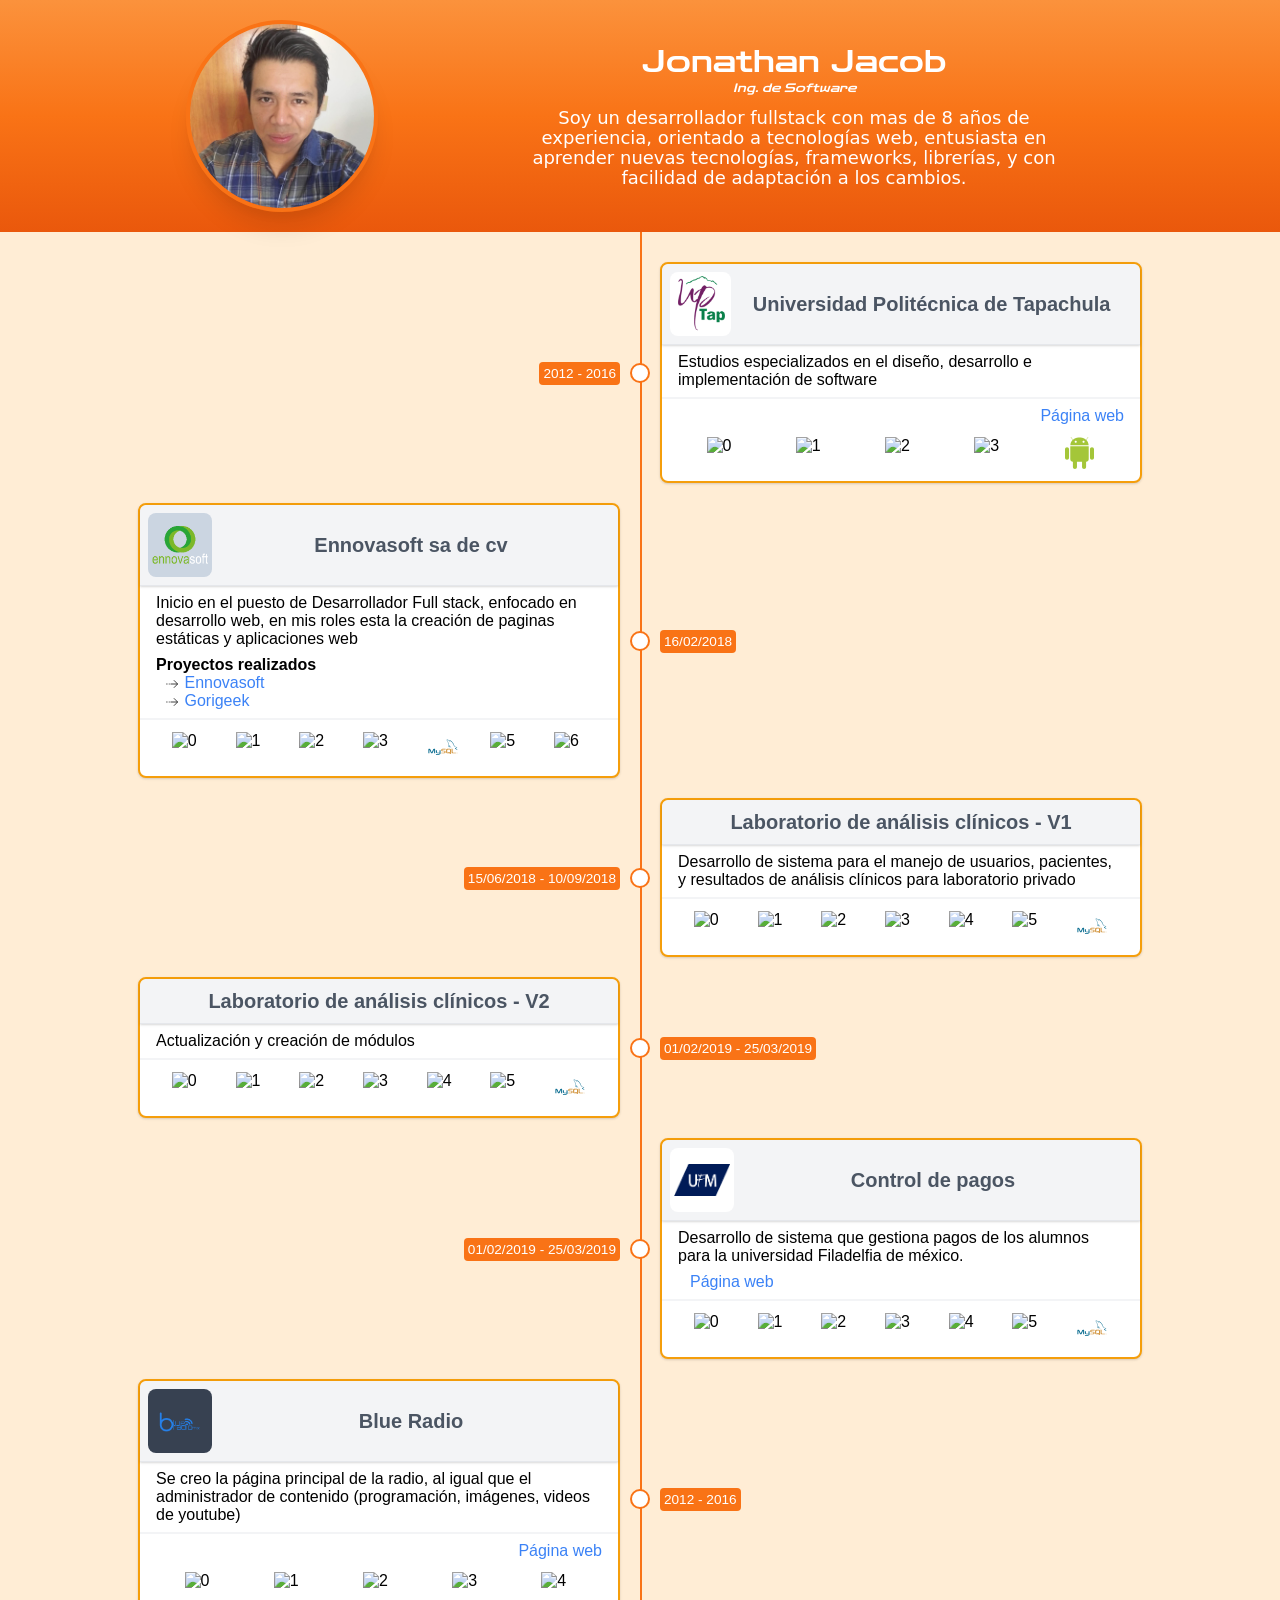
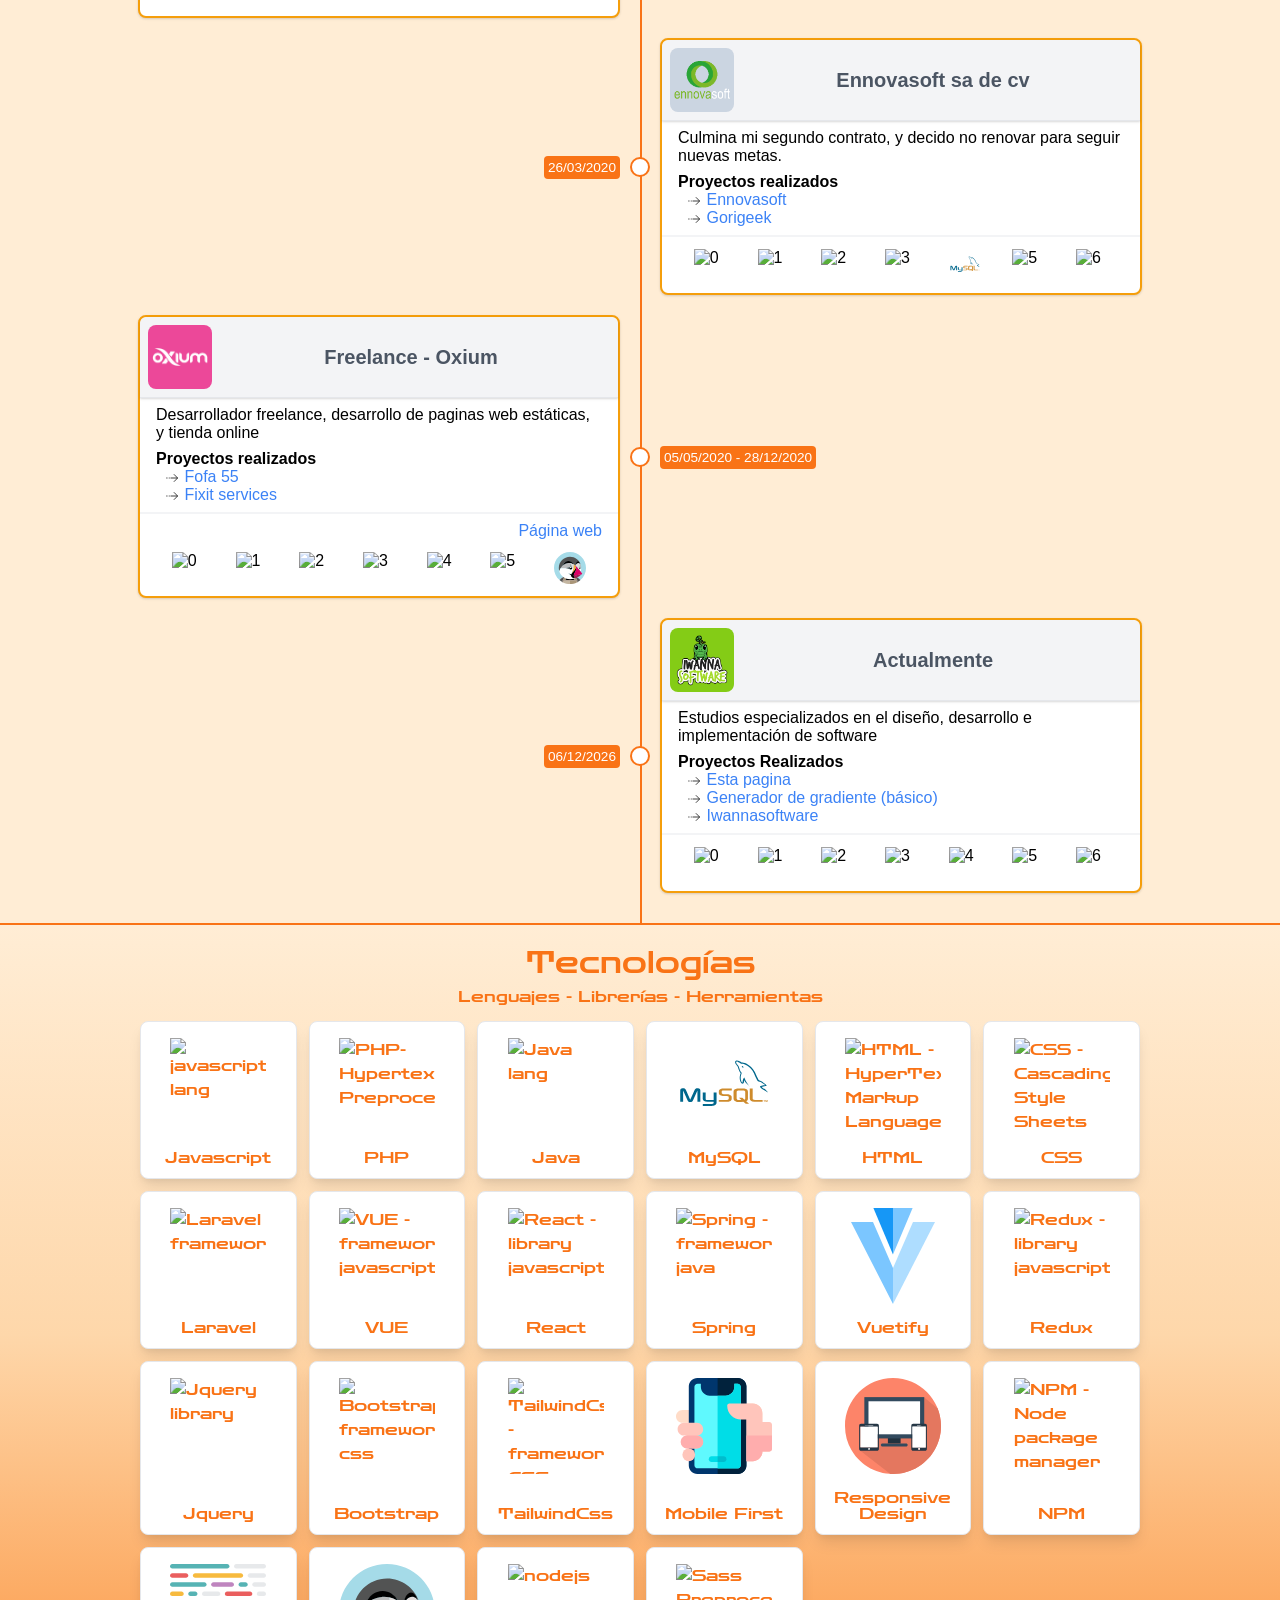
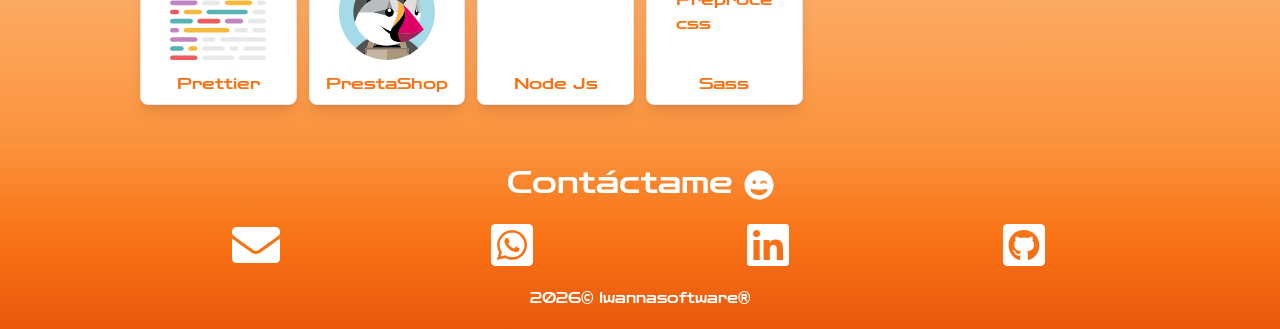
==== index.html @ 0bb4b468 "add pwa" ====
<!doctype html><html lang="en"><head><meta charset="utf-8"/><link rel="shortcut icon" href="/favicon.png" type="image/png"/><meta name="viewport" content="width=device-width,initial-scale=1"/><meta name="theme-color" content="#f26611"/><meta name="author" content="Jonathan Jacob"/><meta name="keywords" content="SOFTWARE WEB DESARROLLADOR PROFESIONAL INGENIERIA"/><meta name="description" content="ing. Jonathan Jacob, my historial académico, laboral, y mi experiencia con ciertas tecnologías, lenguajes de programación, frameworks, herramientas, metodologías..."/><meta property="og:description" content="ing. Jonathan Jacob, my historial académico, laboral, y mi experiencia con ciertas tecnologías, lenguajes de programación, frameworks, herramientas, metodologías..."/><meta property="og:url" content="https://www.jonathan-jacob.tk/"/><meta property="og:type" content="website"/><meta property="og:title" content="Jonathan Jacob"/><meta property="og:image" content="https://www.jonathan-jacob.tk/256x256.png"/><meta property="twitter:description" content="ing. Jonathan Jacob, my historial académico, laboral, y mi experiencia con ciertas tecnologías, lenguajes de programación, frameworks, herramientas, metodologías..."/><meta property="twitter:url" content="https://www.jonathan-jacob.tk/"/><meta property="twitter:card" content="website"/><meta property="twitter:title" content="Jonathan Jacob"/><meta property="twitter:image" content="https://www.jonathan-jacob.tk/256x256.png"/><link rel="apple-touch-icon" sizes="16x16" href="/16x16.png"/><link rel="apple-touch-icon" sizes="32x32" href="/32x32.png"/><link rel="apple-touch-icon" sizes="64x64" href="/64x64.png"/><link rel="apple-touch-icon" sizes="128x128" href="/128x128.png"/><link rel="apple-touch-icon" sizes="256x256" href="/256x256.png"/><link rel="apple-touch-icon" sizes="512x512" href="/512x512.png"/><link rel="apple-touch-icon" sizes="1024x1024" href="/1024x1024.png"/><link rel="manifest" href="/manifest.json"/><title>Jonathan Jacob</title><link href="/static/css/main.f706cdaa.chunk.css" rel="stylesheet"></head><body><noscript>You need to enable JavaScript to run this app.</noscript><div id="root"></div><script>!function(e){function r(r){for(var n,l,f=r[0],i=r[1],p=r[2],c=0,s=[];c<f.length;c++)l=f[c],Object.prototype.hasOwnProperty.call(o,l)&&o[l]&&s.push(o[l][0]),o[l]=0;for(n in i)Object.prototype.hasOwnProperty.call(i,n)&&(e[n]=i[n]);for(a&&a(r);s.length;)s.shift()();return u.push.apply(u,p||[]),t()}function t(){for(var e,r=0;r<u.length;r++){for(var t=u[r],n=!0,f=1;f<t.length;f++){var i=t[f];0!==o[i]&&(n=!1)}n&&(u.splice(r--,1),e=l(l.s=t[0]))}return e}var n={},o={1:0},u=[];function l(r){if(n[r])return n[r].exports;var t=n[r]={i:r,l:!1,exports:{}};return e[r].call(t.exports,t,t.exports,l),t.l=!0,t.exports}l.m=e,l.c=n,l.d=function(e,r,t){l.o(e,r)||Object.defineProperty(e,r,{enumerable:!0,get:t})},l.r=function(e){"undefined"!=typeof Symbol&&Symbol.toStringTag&&Object.defineProperty(e,Symbol.toStringTag,{value:"Module"}),Object.defineProperty(e,"__esModule",{value:!0})},l.t=function(e,r){if(1&r&&(e=l(e)),8&r)return e;if(4&r&&"object"==typeof e&&e&&e.__esModule)return e;var t=Object.create(null);if(l.r(t),Object.defineProperty(t,"default",{enumerable:!0,value:e}),2&r&&"string"!=typeof e)for(var n in e)l.d(t,n,function(r){return e[r]}.bind(null,n));return t},l.n=function(e){var r=e&&e.__esModule?function(){return e.default}:function(){return e};return l.d(r,"a",r),r},l.o=function(e,r){return Object.prototype.hasOwnProperty.call(e,r)},l.p="/";var f=this.webpackJsonpprofile=this.webpackJsonpprofile||[],i=f.push.bind(f);f.push=r,f=f.slice();for(var p=0;p<f.length;p++)r(f[p]);var a=i;t()}([])</script><script src="/static/js/2.a1de7bbd.chunk.js"></script><script src="/static/js/main.fca71c57.chunk.js"></script></body></html>
---- static/css/main.f706cdaa.chunk.css ----
/*! tailwindcss v2.1.0 | MIT License | https://tailwindcss.com */

/*! modern-normalize v1.0.0 | MIT License | https://github.com/sindresorhus/modern-normalize */:root{-moz-tab-size:4;tab-size:4}html{line-height:1.15;-webkit-text-size-adjust:100%}body{margin:0;font-family:system-ui,-apple-system,"Segoe UI",Roboto,Helvetica,Arial,sans-serif,"Apple Color Emoji","Segoe UI Emoji"}hr{height:0;color:inherit}abbr[title]{-webkit-text-decoration:underline dotted;text-decoration:underline dotted}b,strong{font-weight:bolder}code,kbd,pre,samp{font-family:ui-monospace,SFMono-Regular,Consolas,"Liberation Mono",Menlo,monospace;font-size:1em}small{font-size:80%}sub,sup{font-size:75%;line-height:0;position:relative;vertical-align:baseline}sub{bottom:-.25em}sup{top:-.5em}table{text-indent:0;border-color:inherit}button,input,optgroup,select,textarea{font-family:inherit;font-size:100%;line-height:1.15;margin:0}button,select{text-transform:none}[type=button],button{-webkit-appearance:button}legend{padding:0}progress{vertical-align:baseline}summary{display:list-item}blockquote,dd,dl,figure,h1,h2,h3,h4,h5,h6,hr,p,pre{margin:0}button{background-color:transparent;background-image:none}button:focus{outline:1px dotted;outline:5px auto -webkit-focus-ring-color}fieldset,ol,ul{margin:0;padding:0}ol,ul{list-style:none}html{font-family:ui-sans-serif,system-ui,-apple-system,BlinkMacSystemFont,"Segoe UI",Roboto,"Helvetica Neue",Arial,"Noto Sans",sans-serif,"Apple Color Emoji","Segoe UI Emoji","Segoe UI Symbol","Noto Color Emoji";line-height:1.5}body{font-family:inherit;line-height:inherit}*,:after,:before{box-sizing:border-box;border:0 solid #e5e7eb}hr{border-top-width:1px}img{border-style:solid}textarea{resize:vertical}input::-webkit-input-placeholder,textarea::-webkit-input-placeholder{opacity:1;color:#9ca3af}input:-ms-input-placeholder,textarea:-ms-input-placeholder{opacity:1;color:#9ca3af}input::placeholder,textarea::placeholder{opacity:1;color:#9ca3af}button{cursor:pointer}table{border-collapse:collapse}h1,h2,h3,h4,h5,h6{font-size:inherit;font-weight:inherit}a{color:inherit;text-decoration:inherit}button,input,optgroup,select,textarea{padding:0;line-height:inherit;color:inherit}code,kbd,pre,samp{font-family:ui-monospace,SFMono-Regular,Menlo,Monaco,Consolas,"Liberation Mono","Courier New",monospace}audio,canvas,embed,iframe,img,object,svg,video{display:block;vertical-align:middle}img,video{max-width:100%;height:auto}.bg-white{--tw-bg-opacity:1;background-color:rgba(255,255,255,var(--tw-bg-opacity))}.bg-gray-700{--tw-bg-opacity:1;background-color:rgba(55,65,81,var(--tw-bg-opacity))}.bg-pink-500{--tw-bg-opacity:1;background-color:rgba(236,72,153,var(--tw-bg-opacity))}.bg-blueGray-300{--tw-bg-opacity:1;background-color:rgba(203,213,225,var(--tw-bg-opacity))}.bg-lime-500{--tw-bg-opacity:1;background-color:rgba(132,204,22,var(--tw-bg-opacity))}.inline{display:inline}.table{display:table}.font-sans{font-family:ui-sans-serif,system-ui,-apple-system,BlinkMacSystemFont,"Segoe UI",Roboto,"Helvetica Neue",Arial,"Noto Sans",sans-serif,"Apple Color Emoji","Segoe UI Emoji","Segoe UI Symbol","Noto Color Emoji"}.font-semibold{font-weight:600}.h-3{height:.75rem}.text-lg{font-size:1.125rem;line-height:1.75rem}.leading-5{line-height:1.25rem}.mt-3{margin-top:.75rem}.max-w-xl{max-width:36rem}.pt-2{padding-top:.5rem}.pl-2{padding-left:.5rem}*{--tw-shadow:0 0 transparent;--tw-ring-inset:var(--tw-empty,/*!*/ /*!*/);--tw-ring-offset-width:0px;--tw-ring-offset-color:#fff;--tw-ring-color:rgba(59,130,246,0.5);--tw-ring-offset-shadow:0 0 transparent;--tw-ring-shadow:0 0 transparent}.w-4{width:1rem}@-webkit-keyframes spin{to{-webkit-transform:rotate(1turn);transform:rotate(1turn)}}@keyframes spin{to{-webkit-transform:rotate(1turn);transform:rotate(1turn)}}@-webkit-keyframes ping{75%,to{-webkit-transform:scale(2);transform:scale(2);opacity:0}}@keyframes ping{75%,to{-webkit-transform:scale(2);transform:scale(2);opacity:0}}@-webkit-keyframes pulse{50%{opacity:.5}}@keyframes pulse{50%{opacity:.5}}@-webkit-keyframes bounce{0%,to{-webkit-transform:translateY(-25%);transform:translateY(-25%);-webkit-animation-timing-function:cubic-bezier(.8,0,1,1);animation-timing-function:cubic-bezier(.8,0,1,1)}50%{-webkit-transform:none;transform:none;-webkit-animation-timing-function:cubic-bezier(0,0,.2,1);animation-timing-function:cubic-bezier(0,0,.2,1)}}@keyframes bounce{0%,to{-webkit-transform:translateY(-25%);transform:translateY(-25%);-webkit-animation-timing-function:cubic-bezier(.8,0,1,1);animation-timing-function:cubic-bezier(.8,0,1,1)}50%{-webkit-transform:none;transform:none;-webkit-animation-timing-function:cubic-bezier(0,0,.2,1);animation-timing-function:cubic-bezier(0,0,.2,1)}}@font-face{font-family:ZenDots;src:url(/static/media/ZenDots.f8bb133a.ttf);font-display:fallback}#root{font-family:ZenDots;--tw-bg-opacity:1;background-color:rgba(255,237,213,var(--tw-bg-opacity))}.dark #root{--tw-bg-opacity:1;background-color:rgba(51,65,85,var(--tw-bg-opacity))}#root{min-height:100vh;transition-property:background-color,border-color,color,fill,stroke;transition-timing-function:cubic-bezier(.4,0,.2,1);transition-duration:.15s;transition-duration:.3s}button{outline:none!important}div.size__container{margin-right:auto;margin-left:auto}@media (min-width:640px){div.size__container{max-width:640px}}@media (min-width:768px){div.size__container{max-width:768px}}@media (min-width:1024px){div.size__container{max-width:1024px}}@media (min-width:1280px){div.size__container{max-width:1280px}}@media (min-width:1536px){div.size__container{max-width:1536px}}div.size__container{width:100%;max-width:24rem}@media (min-width:640px){div.size__container{max-width:36rem}}@media (min-width:768px){div.size__container{max-width:36rem}}@media (min-width:1024px){div.size__container{max-width:48rem}}@media (min-width:1280px){div.size__container{max-width:64rem}}@media (min-width:1536px){div.size__container{max-width:80rem}}.bg-color{--tw-bg-opacity:1;background-color:rgba(194,65,12,var(--tw-bg-opacity))}.dark .bg-color{--tw-bg-opacity:1;background-color:rgba(124,45,18,var(--tw-bg-opacity))}.border-color{--tw-border-opacity:1;border-color:rgba(194,65,12,var(--tw-border-opacity))}.dark .border-color{--tw-border-opacity:1;border-color:rgba(124,45,18,var(--tw-border-opacity))}.header__container{background-image:linear-gradient(0deg,var(--tw-gradient-stops));--tw-gradient-from:#ea580c;--tw-gradient-stops:var(--tw-gradient-from),var(--tw-gradient-to,rgba(234,88,12,0));--tw-gradient-stops:var(--tw-gradient-from),#f97316,var(--tw-gradient-to,rgba(249,115,22,0));--tw-gradient-to:#fb923c}.dark .header__container{--tw-gradient-from:#334155;--tw-gradient-stops:var(--tw-gradient-from),var(--tw-gradient-to,rgba(51,65,85,0));--tw-gradient-stops:var(--tw-gradient-from),#1e293b,var(--tw-gradient-to,rgba(30,41,59,0));--tw-gradient-to:#0f172a}.header__container{padding-top:1.25rem;padding-bottom:1.25rem;transition-property:background-color,border-color,color,fill,stroke;transition-timing-function:cubic-bezier(.4,0,.2,1);transition-duration:.15s;transition-duration:.5s}.header__button{font-size:2.25rem;line-height:2.5rem;position:absolute;--tw-text-opacity:1;color:rgba(255,255,255,var(--tw-text-opacity))}.dark .header__button{--tw-text-opacity:1;color:rgba(209,213,219,var(--tw-text-opacity))}.header__button{z-index:10;top:.5rem;--tw-drop-shadow:drop-shadow(0 20px 13px rgba(0,0,0,0.03)) drop-shadow(0 8px 5px rgba(0,0,0,0.08))}@media (min-width:1024px){.header__button{top:1.25rem}}.header__button{right:.75rem}@media (min-width:1024px){.header__button{right:2.5rem}}@media (min-width:1280px){.header__button{right:8rem}}@media (min-width:1536px){.header__button{right:15rem}}.header__content{position:relative;top:0;right:0;bottom:0;left:0;display:-webkit-flex;display:flex;-webkit-flex-direction:column;flex-direction:column;-webkit-align-items:center;align-items:center;-webkit-justify-content:space-around;justify-content:space-around}@media (min-width:640px){.header__content{-webkit-flex-direction:row;flex-direction:row}}.header__content{background-color:transparent;height:100%;width:100%}.header__content img{border-radius:9999px;--tw-shadow:0 20px 25px -5px rgba(0,0,0,0.1),0 10px 10px -5px rgba(0,0,0,0.04);box-shadow:var(--tw-ring-offset-shadow,0 0 transparent),var(--tw-ring-shadow,0 0 transparent),var(--tw-shadow);--tw-border-opacity:1;border-color:rgba(249,115,22,var(--tw-border-opacity))}.dark .header__content img{--tw-border-opacity:1;border-color:rgba(71,85,105,var(--tw-border-opacity))}.header__content img{border-width:4px;height:9rem;width:9rem}@media (min-width:640px){.header__content img{height:10rem;width:10rem}}@media (min-width:768px){.header__content img{height:11rem;width:11rem}}@media (min-width:1024px){.header__content img{height:12rem;width:12rem}}.header__content .name{padding-left:.75rem;padding-right:.75rem;text-align:center;--tw-text-opacity:1;color:rgba(255,255,255,var(--tw-text-opacity))}.dark .header__content .name{--tw-text-opacity:1;color:rgba(209,213,219,var(--tw-text-opacity))}.header__content .name h2{font-size:1.875rem;line-height:2.25rem}.header__content .name h1{font-size:.75rem;line-height:1rem;font-style:italic}.card__event__container{--tw-bg-opacity:1;background-color:rgba(255,255,255,var(--tw-bg-opacity));--tw-shadow:0 1px 3px 0 rgba(0,0,0,0.1),0 1px 2px 0 rgba(0,0,0,0.06);box-shadow:var(--tw-ring-offset-shadow,0 0 transparent),var(--tw-ring-shadow,0 0 transparent),var(--tw-shadow);width:100%;--tw-border-opacity:1;border-color:rgba(245,158,11,var(--tw-border-opacity));border-radius:.5rem;border-width:2px}.card__event__container a{--tw-text-opacity:1;color:rgba(59,130,246,var(--tw-text-opacity))}.card__event__container a:hover{text-decoration:underline}.card__event__header{--tw-bg-opacity:1;background-color:rgba(243,244,246,var(--tw-bg-opacity));padding:.5rem;--tw-text-opacity:1;color:rgba(75,85,99,var(--tw-text-opacity));font-weight:700;font-size:1.25rem;line-height:1.75rem;text-align:center;border-top-left-radius:.5rem;border-top-right-radius:.5rem;border-bottom-width:1px;--tw-shadow:0 1px 3px 0 rgba(0,0,0,0.1),0 1px 2px 0 rgba(0,0,0,0.06);box-shadow:var(--tw-ring-offset-shadow,0 0 transparent),var(--tw-ring-shadow,0 0 transparent),var(--tw-shadow)}.card__event__header__date{margin-top:-1.5rem}@media (min-width:768px){.card__event__header__date{display:none}}.card__event__header__date span{--tw-bg-opacity:1;background-color:rgba(249,115,22,var(--tw-bg-opacity));border-radius:.25rem;font-size:.875rem;line-height:1.25rem;padding-left:.5rem;padding-right:.5rem;--tw-text-opacity:1;color:rgba(255,255,255,var(--tw-text-opacity))}.card__event__header__content{display:-webkit-flex;display:flex;-webkit-align-items:center;align-items:center;-webkit-justify-content:space-between;justify-content:space-between}.card__event__logo{height:4rem;width:4rem;border-radius:.5rem;padding:.25rem;object-fit:scale-down}.card__event__title{text-align:center;width:100%}.card__event__body{padding:.5rem 1rem}.card__event__body .links{padding-top:.5rem}.card__event__body .links .title{font-weight:600}.card__event__body .links a{padding-left:.75rem}.card__event__footer{--tw-border-opacity:1;border-color:rgba(243,244,246,var(--tw-border-opacity));border-bottom-right-radius:.5rem;border-bottom-left-radius:.5rem;border-top-width:2px;padding:.5rem 1rem}.card__event__footer .icons{display:-webkit-flex;display:flex;-webkit-flex-wrap:wrap;flex-wrap:wrap;-webkit-justify-content:space-around;justify-content:space-around;padding-top:.25rem;padding-bottom:.25rem}.card__event__footer .icons img{cursor:pointer;height:2rem;object-fit:scale-down;width:2rem;--tw-translate-x:0;--tw-translate-y:0;--tw-rotate:0;--tw-skew-x:0;--tw-skew-y:0;--tw-scale-x:1;--tw-scale-y:1;-webkit-transform:translateX(var(--tw-translate-x)) translateY(var(--tw-translate-y)) rotate(var(--tw-rotate)) skewX(var(--tw-skew-x)) skewY(var(--tw-skew-y)) scaleX(var(--tw-scale-x)) scaleY(var(--tw-scale-y));transform:translateX(var(--tw-translate-x)) translateY(var(--tw-translate-y)) rotate(var(--tw-rotate)) skewX(var(--tw-skew-x)) skewY(var(--tw-skew-y)) scaleX(var(--tw-scale-x)) scaleY(var(--tw-scale-y));transition-property:all;transition-timing-function:cubic-bezier(.4,0,.2,1);transition-duration:.15s;transition-duration:.3s}.card__event__footer .icons img:hover{--tw-scale-x:1.5;--tw-scale-y:1.5;--tw-translate-y:-0.5rem}.card__event__footer .links{padding-bottom:.5rem;text-align:right}.technologies__container{padding-top:1.25rem;padding-bottom:2.5rem;background-image:linear-gradient(180deg,var(--tw-gradient-stops));--tw-gradient-from:#ffedd5;--tw-gradient-stops:var(--tw-gradient-from),var(--tw-gradient-to,rgba(255,237,213,0));--tw-gradient-stops:var(--tw-gradient-from),#fed7aa,var(--tw-gradient-to,rgba(254,215,170,0));--tw-gradient-to:#fb923c}.dark .technologies__container{--tw-gradient-from:#334155;--tw-gradient-stops:var(--tw-gradient-from),var(--tw-gradient-to,rgba(51,65,85,0));--tw-gradient-stops:var(--tw-gradient-from),#1e293b,var(--tw-gradient-to,rgba(30,41,59,0));--tw-gradient-to:#0f172a}.technologies__container{--tw-text-opacity:1;color:rgba(249,115,22,var(--tw-text-opacity))}.dark .technologies__container{--tw-text-opacity:1;color:rgba(234,88,12,var(--tw-text-opacity))}.technologies__container{--tw-border-opacity:1;border-color:rgba(249,115,22,var(--tw-border-opacity));border-top-width:2px}.technologies__title{font-size:1.875rem;line-height:2.25rem;text-align:center}.technologies__subtitle{padding-top:.25rem;padding-bottom:.75rem;text-align:center}.technologies__card__container{display:grid;gap:.75rem;grid-template-columns:repeat(2,minmax(0,1fr))}@media (min-width:640px){.technologies__card__container{grid-template-columns:repeat(4,minmax(0,1fr))}}@media (min-width:1024px){.technologies__card__container{grid-template-columns:repeat(5,minmax(0,1fr))}}@media (min-width:1280px){.technologies__card__container{grid-template-columns:repeat(6,minmax(0,1fr))}}@media (min-width:1536px){.technologies__card__container{grid-template-columns:repeat(8,minmax(0,1fr))}}.technologies__card__container{padding-left:.75rem;padding-right:.75rem}.technologies__card__container .card{--tw-bg-opacity:1;background-color:rgba(255,255,255,var(--tw-bg-opacity))}.dark .technologies__card__container .card{--tw-bg-opacity:1;background-color:rgba(209,213,219,var(--tw-bg-opacity))}.technologies__card__container .card{padding:1rem .5rem .75rem;--tw-translate-x:0;--tw-translate-y:0;--tw-rotate:0;--tw-skew-x:0;--tw-skew-y:0;--tw-scale-x:1;--tw-scale-y:1;-webkit-transform:translateX(var(--tw-translate-x)) translateY(var(--tw-translate-y)) rotate(var(--tw-rotate)) skewX(var(--tw-skew-x)) skewY(var(--tw-skew-y)) scaleX(var(--tw-scale-x)) scaleY(var(--tw-scale-y));transform:translateX(var(--tw-translate-x)) translateY(var(--tw-translate-y)) rotate(var(--tw-rotate)) skewX(var(--tw-skew-x)) skewY(var(--tw-skew-y)) scaleX(var(--tw-scale-x)) scaleY(var(--tw-scale-y));--tw-scale-x:.95;--tw-scale-y:.95}.technologies__card__container .card:hover{--tw-scale-x:.95;--tw-scale-y:.95}.technologies__card__container .card{transition-property:all;transition-timing-function:cubic-bezier(.4,0,.2,1);transition-duration:.15s;transition-duration:.3s}@media (min-width:768px){.technologies__card__container .card{--tw-scale-x:1;--tw-scale-y:1}}.technologies__card__container .card,.technologies__card__container .card:hover{--tw-shadow:0 0 transparent;box-shadow:var(--tw-ring-offset-shadow,0 0 transparent),var(--tw-ring-shadow,0 0 transparent),var(--tw-shadow)}@media (min-width:768px){.technologies__card__container .card{--tw-shadow:0 10px 15px -3px rgba(0,0,0,0.1),0 4px 6px -2px rgba(0,0,0,0.05);box-shadow:var(--tw-ring-offset-shadow,0 0 transparent),var(--tw-ring-shadow,0 0 transparent),var(--tw-shadow)}}.technologies__card__container .card{border-radius:.5rem;border-width:1px;display:-webkit-flex;display:flex;-webkit-flex-direction:column;flex-direction:column;-webkit-align-items:center;align-items:center;-webkit-justify-content:space-between;justify-content:space-between}.technologies__card__container .card .image{height:6rem;margin-bottom:.5rem;width:6rem}.technologies__card__container .card .image img{height:100%;object-fit:contain;width:100%}.technologies__card__container .card label{line-height:1rem;margin-top:.5rem;text-align:center}footer{background-image:linear-gradient(0deg,var(--tw-gradient-stops));--tw-gradient-from:#ea580c;--tw-gradient-stops:var(--tw-gradient-from),var(--tw-gradient-to,rgba(234,88,12,0));--tw-gradient-stops:var(--tw-gradient-from),#f97316,var(--tw-gradient-to,rgba(249,115,22,0));--tw-gradient-to:#fb923c}.dark footer{--tw-gradient-from:#334155;--tw-gradient-stops:var(--tw-gradient-from),var(--tw-gradient-to,rgba(51,65,85,0));--tw-gradient-stops:var(--tw-gradient-from),#1e293b,var(--tw-gradient-to,rgba(30,41,59,0));--tw-gradient-to:#0f172a}footer{--tw-text-opacity:1;color:rgba(255,255,255,var(--tw-text-opacity))}.dark footer{--tw-text-opacity:1;color:rgba(209,213,219,var(--tw-text-opacity))}footer{padding-top:1.25rem;padding-bottom:1.25rem}footer .title{font-size:1.875rem;line-height:2.25rem;margin-bottom:1.25rem;text-align:center}footer .social__networks{display:-webkit-flex;display:flex;-webkit-align-items:center;align-items:center;-webkit-justify-content:space-around;justify-content:space-around;font-size:3rem;line-height:1}footer .social__networks a{transition-property:all;transition-timing-function:cubic-bezier(.4,0,.2,1);transition-duration:.15s;transition-duration:.3s;--tw-translate-x:0;--tw-translate-y:0;--tw-rotate:0;--tw-skew-x:0;--tw-skew-y:0;-webkit-transform:translateX(var(--tw-translate-x)) translateY(var(--tw-translate-y)) rotate(var(--tw-rotate)) skewX(var(--tw-skew-x)) skewY(var(--tw-skew-y)) scaleX(var(--tw-scale-x)) scaleY(var(--tw-scale-y));transform:translateX(var(--tw-translate-x)) translateY(var(--tw-translate-y)) rotate(var(--tw-rotate)) skewX(var(--tw-skew-x)) skewY(var(--tw-skew-y)) scaleX(var(--tw-scale-x)) scaleY(var(--tw-scale-y));--tw-scale-x:1;--tw-scale-y:1}footer .social__networks a:hover{--tw-scale-x:1.25;--tw-scale-y:1.25;--tw-shadow:0 20px 25px -5px rgba(0,0,0,0.1),0 10px 10px -5px rgba(0,0,0,0.04);box-shadow:var(--tw-ring-offset-shadow,0 0 transparent),var(--tw-ring-shadow,0 0 transparent),var(--tw-shadow)}footer .copy{font-size:.875rem;line-height:1.25rem;margin-top:1.25rem;text-align:center}
/*# sourceMappingURL=main.f706cdaa.chunk.css.map */
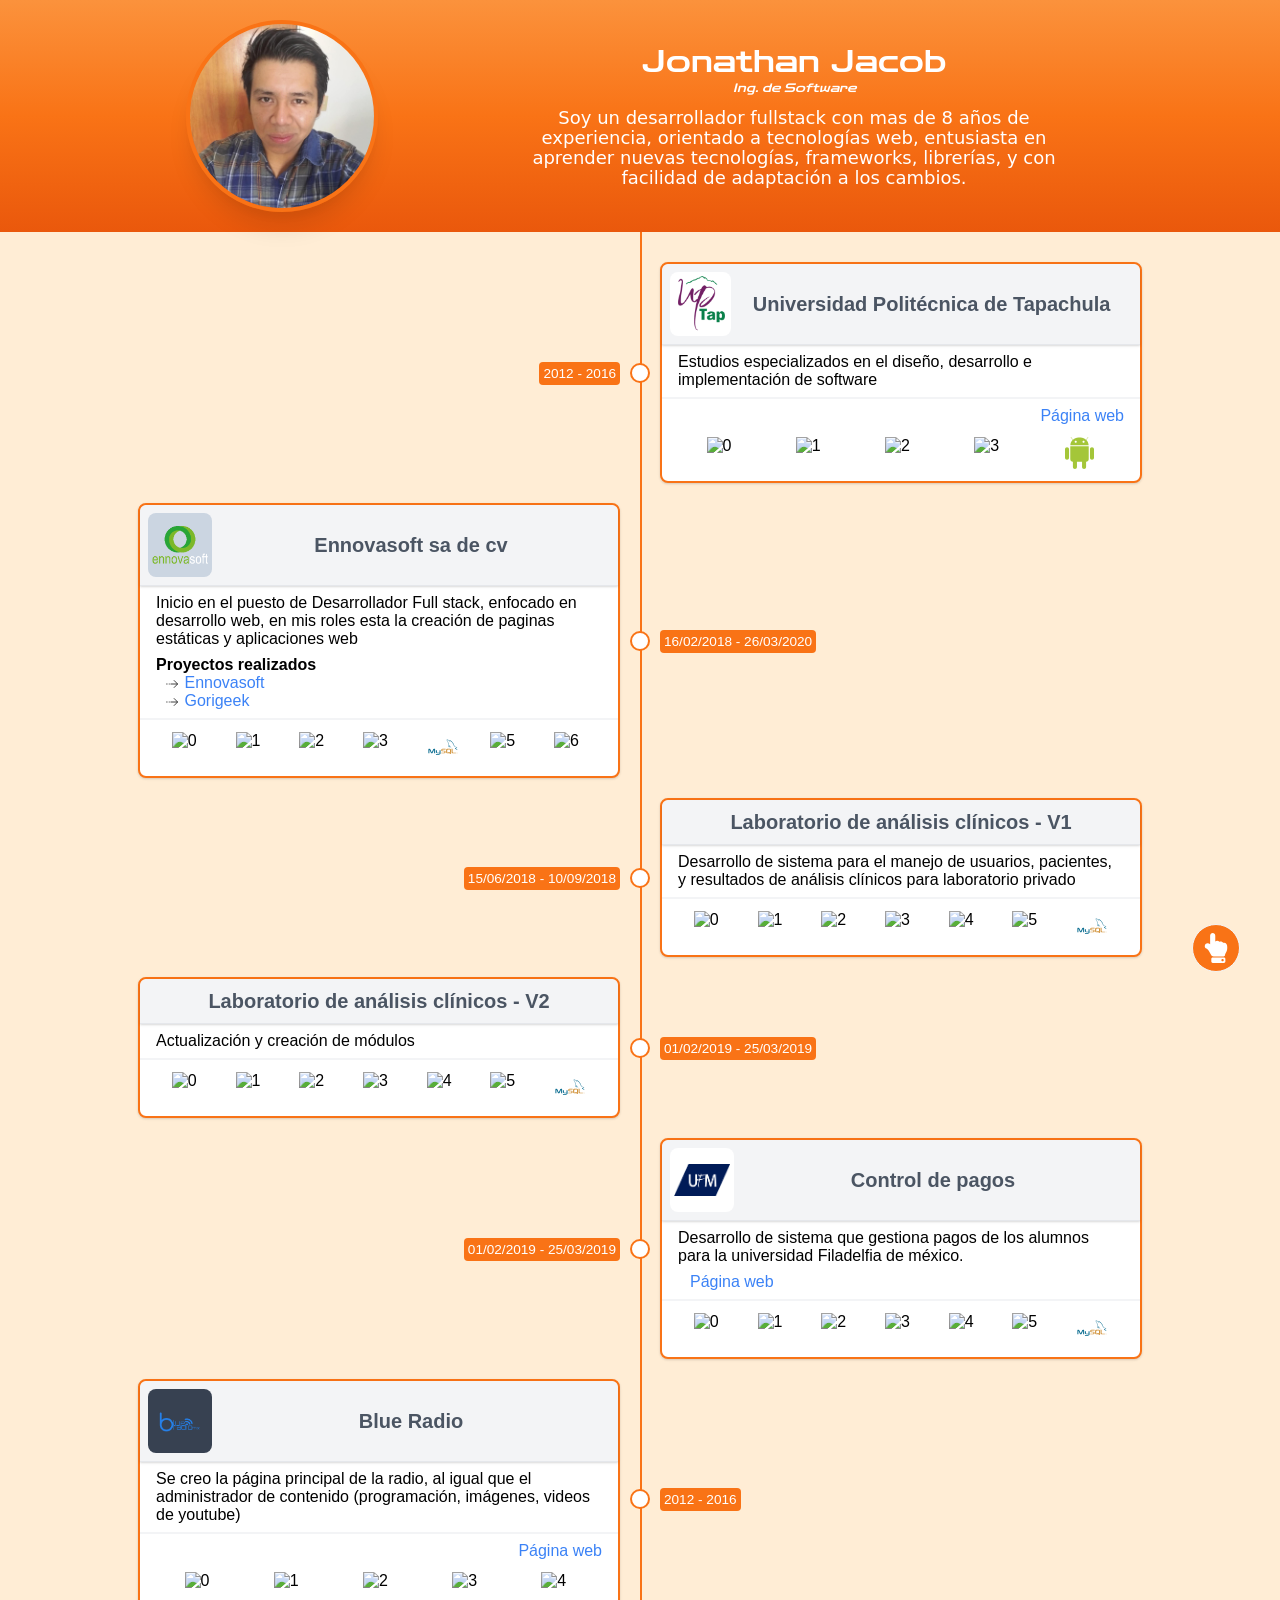
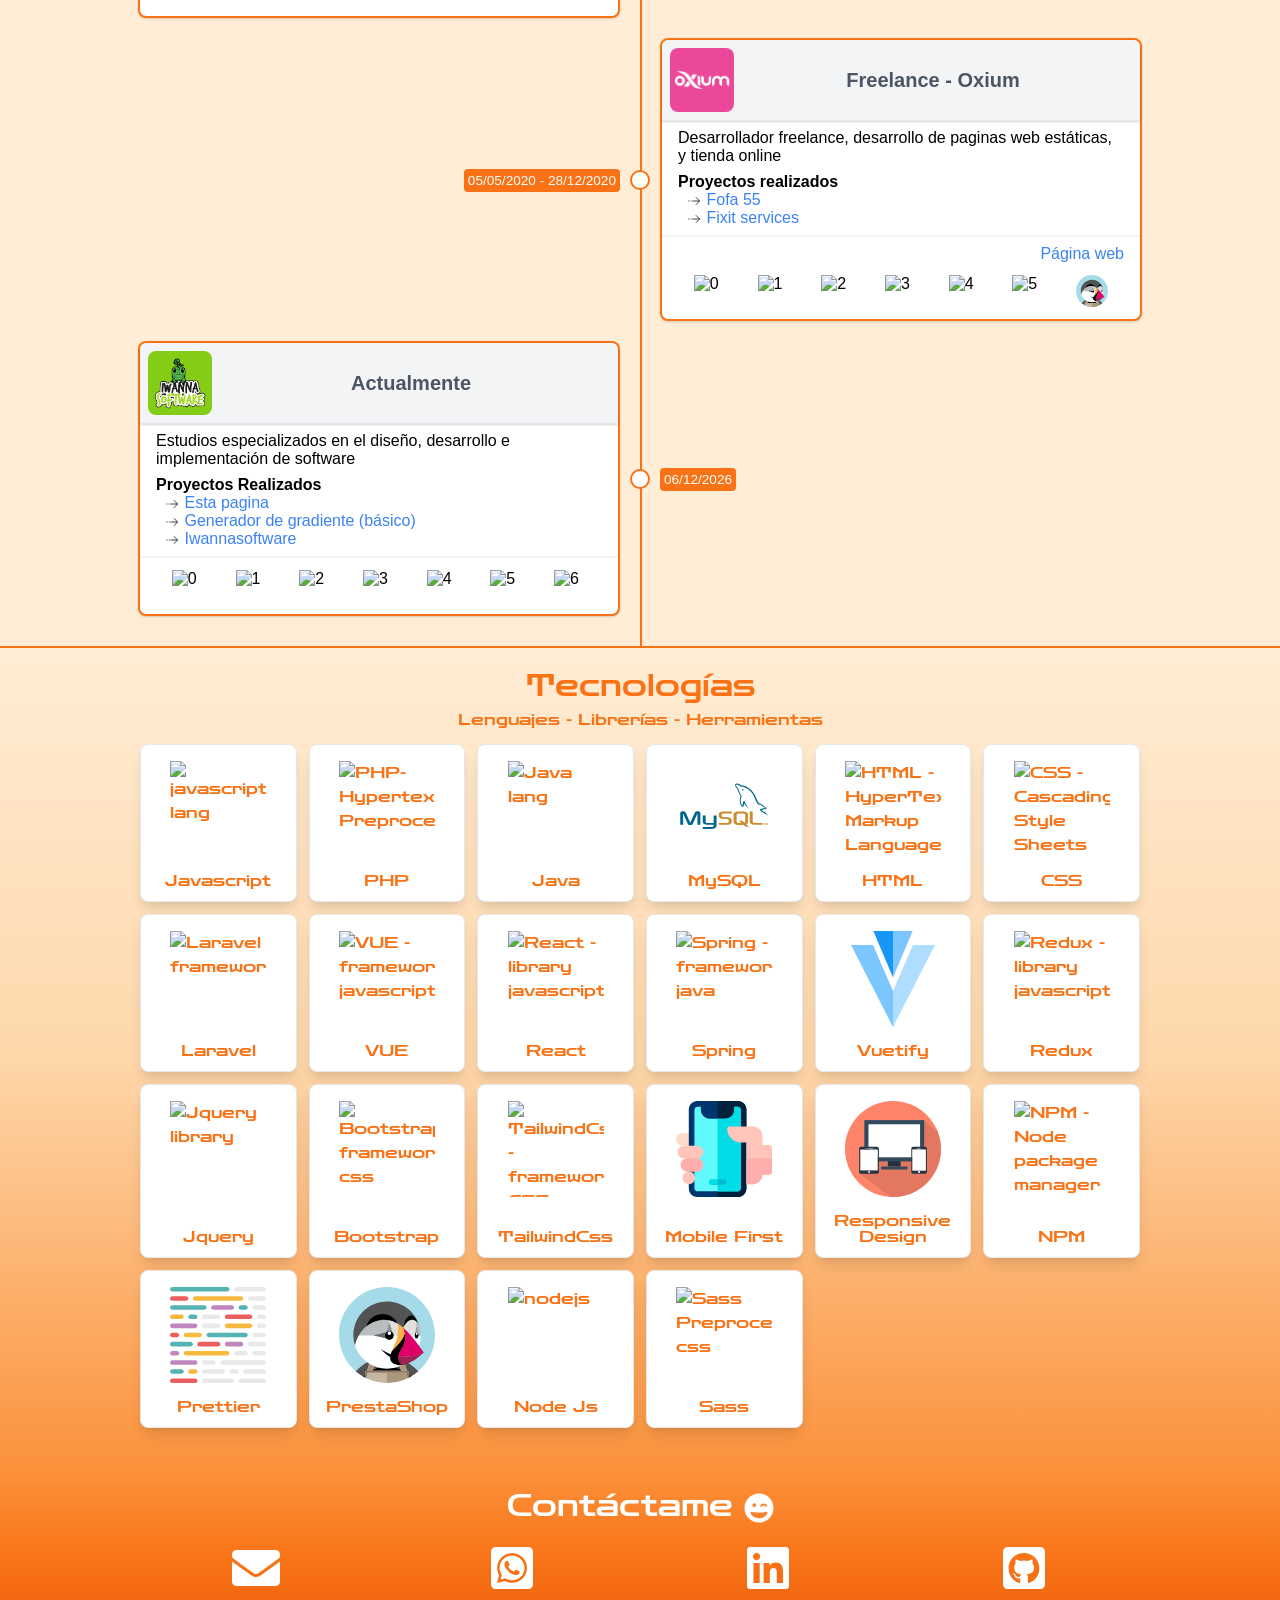
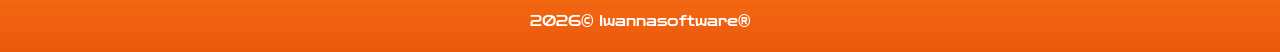
==== commit 6c09a8ad: "add up option v0.1.1" ====
--- a/index.html
+++ b/index.html
@@ -1 +1 @@
-<!doctype html><html lang="en"><head><meta charset="utf-8"/><link rel="shortcut icon" href="/favicon.png" type="image/png"/><meta name="viewport" content="width=device-width,initial-scale=1"/><meta name="theme-color" content="#f26611"/><meta name="author" content="Jonathan Jacob"/><meta name="keywords" content="SOFTWARE WEB DESARROLLADOR PROFESIONAL INGENIERIA"/><meta name="description" content="ing. Jonathan Jacob, my historial académico, laboral, y mi experiencia con ciertas tecnologías, lenguajes de programación, frameworks, herramientas, metodologías..."/><meta property="og:description" content="ing. Jonathan Jacob, my historial académico, laboral, y mi experiencia con ciertas tecnologías, lenguajes de programación, frameworks, herramientas, metodologías..."/><meta property="og:url" content="https://www.jonathan-jacob.tk/"/><meta property="og:type" content="website"/><meta property="og:title" content="Jonathan Jacob"/><meta property="og:image" content="https://www.jonathan-jacob.tk/256x256.png"/><meta property="twitter:description" content="ing. Jonathan Jacob, my historial académico, laboral, y mi experiencia con ciertas tecnologías, lenguajes de programación, frameworks, herramientas, metodologías..."/><meta property="twitter:url" content="https://www.jonathan-jacob.tk/"/><meta property="twitter:card" content="website"/><meta property="twitter:title" content="Jonathan Jacob"/><meta property="twitter:image" content="https://www.jonathan-jacob.tk/256x256.png"/><link rel="apple-touch-icon" sizes="16x16" href="/16x16.png"/><link rel="apple-touch-icon" sizes="32x32" href="/32x32.png"/><link rel="apple-touch-icon" sizes="64x64" href="/64x64.png"/><link rel="apple-touch-icon" sizes="128x128" href="/128x128.png"/><link rel="apple-touch-icon" sizes="256x256" href="/256x256.png"/><link rel="apple-touch-icon" sizes="512x512" href="/512x512.png"/><link rel="apple-touch-icon" sizes="1024x1024" href="/1024x1024.png"/><link rel="manifest" href="/manifest.json"/><title>Jonathan Jacob</title><link href="/static/css/main.f706cdaa.chunk.css" rel="stylesheet"></head><body><noscript>You need to enable JavaScript to run this app.</noscript><div id="root"></div><script>!function(e){function r(r){for(var n,l,f=r[0],i=r[1],p=r[2],c=0,s=[];c<f.length;c++)l=f[c],Object.prototype.hasOwnProperty.call(o,l)&&o[l]&&s.push(o[l][0]),o[l]=0;for(n in i)Object.prototype.hasOwnProperty.call(i,n)&&(e[n]=i[n]);for(a&&a(r);s.length;)s.shift()();return u.push.apply(u,p||[]),t()}function t(){for(var e,r=0;r<u.length;r++){for(var t=u[r],n=!0,f=1;f<t.length;f++){var i=t[f];0!==o[i]&&(n=!1)}n&&(u.splice(r--,1),e=l(l.s=t[0]))}return e}var n={},o={1:0},u=[];function l(r){if(n[r])return n[r].exports;var t=n[r]={i:r,l:!1,exports:{}};return e[r].call(t.exports,t,t.exports,l),t.l=!0,t.exports}l.m=e,l.c=n,l.d=function(e,r,t){l.o(e,r)||Object.defineProperty(e,r,{enumerable:!0,get:t})},l.r=function(e){"undefined"!=typeof Symbol&&Symbol.toStringTag&&Object.defineProperty(e,Symbol.toStringTag,{value:"Module"}),Object.defineProperty(e,"__esModule",{value:!0})},l.t=function(e,r){if(1&r&&(e=l(e)),8&r)return e;if(4&r&&"object"==typeof e&&e&&e.__esModule)return e;var t=Object.create(null);if(l.r(t),Object.defineProperty(t,"default",{enumerable:!0,value:e}),2&r&&"string"!=typeof e)for(var n in e)l.d(t,n,function(r){return e[r]}.bind(null,n));return t},l.n=function(e){var r=e&&e.__esModule?function(){return e.default}:function(){return e};return l.d(r,"a",r),r},l.o=function(e,r){return Object.prototype.hasOwnProperty.call(e,r)},l.p="/";var f=this.webpackJsonpprofile=this.webpackJsonpprofile||[],i=f.push.bind(f);f.push=r,f=f.slice();for(var p=0;p<f.length;p++)r(f[p]);var a=i;t()}([])</script><script src="/static/js/2.a1de7bbd.chunk.js"></script><script src="/static/js/main.fca71c57.chunk.js"></script></body></html>+<!doctype html><html lang="en"><head><meta charset="utf-8"/><link rel="shortcut icon" href="/favicon.png" type="image/png"/><meta name="viewport" content="width=device-width,initial-scale=1"/><meta name="theme-color" content="#f26611"/><meta name="author" content="Jonathan Jacob"/><meta name="keywords" content="SOFTWARE WEB DESARROLLADOR PROFESIONAL INGENIERIA"/><meta name="description" content="ing. Jonathan Jacob, my historial académico, laboral, y mi experiencia con ciertas tecnologías, lenguajes de programación, frameworks, herramientas, metodologías..."/><meta property="og:description" content="ing. Jonathan Jacob, my historial académico, laboral, y mi experiencia con ciertas tecnologías, lenguajes de programación, frameworks, herramientas, metodologías..."/><meta property="og:url" content="https://www.jonathan-jacob.tk/"/><meta property="og:type" content="website"/><meta property="og:title" content="Jonathan Jacob"/><meta property="og:image" content="https://www.jonathan-jacob.tk/256x256.png"/><meta property="twitter:description" content="ing. Jonathan Jacob, my historial académico, laboral, y mi experiencia con ciertas tecnologías, lenguajes de programación, frameworks, herramientas, metodologías..."/><meta property="twitter:url" content="https://www.jonathan-jacob.tk/"/><meta property="twitter:card" content="website"/><meta property="twitter:title" content="Jonathan Jacob"/><meta property="twitter:image" content="https://www.jonathan-jacob.tk/256x256.png"/><link rel="apple-touch-icon" sizes="16x16" href="/16x16.png"/><link rel="apple-touch-icon" sizes="32x32" href="/32x32.png"/><link rel="apple-touch-icon" sizes="64x64" href="/64x64.png"/><link rel="apple-touch-icon" sizes="128x128" href="/128x128.png"/><link rel="apple-touch-icon" sizes="256x256" href="/256x256.png"/><link rel="apple-touch-icon" sizes="512x512" href="/512x512.png"/><link rel="apple-touch-icon" sizes="1024x1024" href="/1024x1024.png"/><link rel="manifest" href="/manifest.json"/><title>Jonathan Jacob</title><link href="/static/css/main.2e6c757e.chunk.css" rel="stylesheet"></head><body><noscript>You need to enable JavaScript to run this app.</noscript><div id="root"></div><script>!function(e){function r(r){for(var n,l,f=r[0],i=r[1],p=r[2],c=0,s=[];c<f.length;c++)l=f[c],Object.prototype.hasOwnProperty.call(o,l)&&o[l]&&s.push(o[l][0]),o[l]=0;for(n in i)Object.prototype.hasOwnProperty.call(i,n)&&(e[n]=i[n]);for(a&&a(r);s.length;)s.shift()();return u.push.apply(u,p||[]),t()}function t(){for(var e,r=0;r<u.length;r++){for(var t=u[r],n=!0,f=1;f<t.length;f++){var i=t[f];0!==o[i]&&(n=!1)}n&&(u.splice(r--,1),e=l(l.s=t[0]))}return e}var n={},o={1:0},u=[];function l(r){if(n[r])return n[r].exports;var t=n[r]={i:r,l:!1,exports:{}};return e[r].call(t.exports,t,t.exports,l),t.l=!0,t.exports}l.m=e,l.c=n,l.d=function(e,r,t){l.o(e,r)||Object.defineProperty(e,r,{enumerable:!0,get:t})},l.r=function(e){"undefined"!=typeof Symbol&&Symbol.toStringTag&&Object.defineProperty(e,Symbol.toStringTag,{value:"Module"}),Object.defineProperty(e,"__esModule",{value:!0})},l.t=function(e,r){if(1&r&&(e=l(e)),8&r)return e;if(4&r&&"object"==typeof e&&e&&e.__esModule)return e;var t=Object.create(null);if(l.r(t),Object.defineProperty(t,"default",{enumerable:!0,value:e}),2&r&&"string"!=typeof e)for(var n in e)l.d(t,n,function(r){return e[r]}.bind(null,n));return t},l.n=function(e){var r=e&&e.__esModule?function(){return e.default}:function(){return e};return l.d(r,"a",r),r},l.o=function(e,r){return Object.prototype.hasOwnProperty.call(e,r)},l.p="/";var f=this.webpackJsonpprofile=this.webpackJsonpprofile||[],i=f.push.bind(f);f.push=r,f=f.slice();for(var p=0;p<f.length;p++)r(f[p]);var a=i;t()}([])</script><script src="/static/js/2.319f4fa1.chunk.js"></script><script src="/static/js/main.864636f7.chunk.js"></script></body></html>
--- a/static/css/main.2e6c757e.chunk.css
+++ b/static/css/main.2e6c757e.chunk.css
@@ -0,0 +1,4 @@
+/*! tailwindcss v2.1.0 | MIT License | https://tailwindcss.com */
+
+/*! modern-normalize v1.0.0 | MIT License | https://github.com/sindresorhus/modern-normalize */:root{-moz-tab-size:4;tab-size:4}html{line-height:1.15;-webkit-text-size-adjust:100%}body{margin:0;font-family:system-ui,-apple-system,"Segoe UI",Roboto,Helvetica,Arial,sans-serif,"Apple Color Emoji","Segoe UI Emoji"}hr{height:0;color:inherit}abbr[title]{-webkit-text-decoration:underline dotted;text-decoration:underline dotted}b,strong{font-weight:bolder}code,kbd,pre,samp{font-family:ui-monospace,SFMono-Regular,Consolas,"Liberation Mono",Menlo,monospace;font-size:1em}small{font-size:80%}sub,sup{font-size:75%;line-height:0;position:relative;vertical-align:baseline}sub{bottom:-.25em}sup{top:-.5em}table{text-indent:0;border-color:inherit}button,input,optgroup,select,textarea{font-family:inherit;font-size:100%;line-height:1.15;margin:0}button,select{text-transform:none}[type=button],button{-webkit-appearance:button}legend{padding:0}progress{vertical-align:baseline}summary{display:list-item}blockquote,dd,dl,figure,h1,h2,h3,h4,h5,h6,hr,p,pre{margin:0}button{background-color:transparent;background-image:none}button:focus{outline:1px dotted;outline:5px auto -webkit-focus-ring-color}fieldset,ol,ul{margin:0;padding:0}ol,ul{list-style:none}html{font-family:ui-sans-serif,system-ui,-apple-system,BlinkMacSystemFont,"Segoe UI",Roboto,"Helvetica Neue",Arial,"Noto Sans",sans-serif,"Apple Color Emoji","Segoe UI Emoji","Segoe UI Symbol","Noto Color Emoji";line-height:1.5}body{font-family:inherit;line-height:inherit}*,:after,:before{box-sizing:border-box;border:0 solid #e5e7eb}hr{border-top-width:1px}img{border-style:solid}textarea{resize:vertical}input::-webkit-input-placeholder,textarea::-webkit-input-placeholder{opacity:1;color:#9ca3af}input:-ms-input-placeholder,textarea:-ms-input-placeholder{opacity:1;color:#9ca3af}input::placeholder,textarea::placeholder{opacity:1;color:#9ca3af}button{cursor:pointer}table{border-collapse:collapse}h1,h2,h3,h4,h5,h6{font-size:inherit;font-weight:inherit}a{color:inherit;text-decoration:inherit}button,input,optgroup,select,textarea{padding:0;line-height:inherit;color:inherit}code,kbd,pre,samp{font-family:ui-monospace,SFMono-Regular,Menlo,Monaco,Consolas,"Liberation Mono","Courier New",monospace}audio,canvas,embed,iframe,img,object,svg,video{display:block;vertical-align:middle}img,video{max-width:100%;height:auto}.bg-white{--tw-bg-opacity:1;background-color:rgba(255,255,255,var(--tw-bg-opacity))}.bg-gray-700{--tw-bg-opacity:1;background-color:rgba(55,65,81,var(--tw-bg-opacity))}.bg-pink-500{--tw-bg-opacity:1;background-color:rgba(236,72,153,var(--tw-bg-opacity))}.bg-blueGray-300{--tw-bg-opacity:1;background-color:rgba(203,213,225,var(--tw-bg-opacity))}.bg-lime-500{--tw-bg-opacity:1;background-color:rgba(132,204,22,var(--tw-bg-opacity))}.inline{display:inline}.table{display:table}.font-sans{font-family:ui-sans-serif,system-ui,-apple-system,BlinkMacSystemFont,"Segoe UI",Roboto,"Helvetica Neue",Arial,"Noto Sans",sans-serif,"Apple Color Emoji","Segoe UI Emoji","Segoe UI Symbol","Noto Color Emoji"}.font-semibold{font-weight:600}.h-3{height:.75rem}.text-lg{font-size:1.125rem;line-height:1.75rem}.leading-5{line-height:1.25rem}.mt-3{margin-top:.75rem}.max-w-xl{max-width:36rem}.pt-2{padding-top:.5rem}.pl-2{padding-left:.5rem}*{--tw-shadow:0 0 transparent;--tw-ring-inset:var(--tw-empty,/*!*/ /*!*/);--tw-ring-offset-width:0px;--tw-ring-offset-color:#fff;--tw-ring-color:rgba(59,130,246,0.5);--tw-ring-offset-shadow:0 0 transparent;--tw-ring-shadow:0 0 transparent}.w-4{width:1rem}.transform{--tw-translate-x:0;--tw-translate-y:0;--tw-rotate:0;--tw-skew-x:0;--tw-skew-y:0;--tw-scale-x:1;--tw-scale-y:1;-webkit-transform:translateX(var(--tw-translate-x)) translateY(var(--tw-translate-y)) rotate(var(--tw-rotate)) skewX(var(--tw-skew-x)) skewY(var(--tw-skew-y)) scaleX(var(--tw-scale-x)) scaleY(var(--tw-scale-y));transform:translateX(var(--tw-translate-x)) translateY(var(--tw-translate-y)) rotate(var(--tw-rotate)) skewX(var(--tw-skew-x)) skewY(var(--tw-skew-y)) scaleX(var(--tw-scale-x)) scaleY(var(--tw-scale-y))}.translate-y-0{--tw-translate-y:0px}.translate-y-28{--tw-translate-y:7rem}@-webkit-keyframes spin{to{-webkit-transform:rotate(1turn);transform:rotate(1turn)}}@keyframes spin{to{-webkit-transform:rotate(1turn);transform:rotate(1turn)}}@-webkit-keyframes ping{75%,to{-webkit-transform:scale(2);transform:scale(2);opacity:0}}@keyframes ping{75%,to{-webkit-transform:scale(2);transform:scale(2);opacity:0}}@-webkit-keyframes pulse{50%{opacity:.5}}@keyframes pulse{50%{opacity:.5}}@-webkit-keyframes bounce{0%,to{-webkit-transform:translateY(-25%);transform:translateY(-25%);-webkit-animation-timing-function:cubic-bezier(.8,0,1,1);animation-timing-function:cubic-bezier(.8,0,1,1)}50%{-webkit-transform:none;transform:none;-webkit-animation-timing-function:cubic-bezier(0,0,.2,1);animation-timing-function:cubic-bezier(0,0,.2,1)}}@keyframes bounce{0%,to{-webkit-transform:translateY(-25%);transform:translateY(-25%);-webkit-animation-timing-function:cubic-bezier(.8,0,1,1);animation-timing-function:cubic-bezier(.8,0,1,1)}50%{-webkit-transform:none;transform:none;-webkit-animation-timing-function:cubic-bezier(0,0,.2,1);animation-timing-function:cubic-bezier(0,0,.2,1)}}@font-face{font-family:ZenDots;src:url(/static/media/ZenDots.f8bb133a.ttf);font-display:fallback}#root{font-family:ZenDots;--tw-bg-opacity:1;background-color:rgba(255,237,213,var(--tw-bg-opacity))}.dark #root{--tw-bg-opacity:1;background-color:rgba(51,65,85,var(--tw-bg-opacity))}#root{min-height:100vh;transition-property:background-color,border-color,color,fill,stroke;transition-timing-function:cubic-bezier(.4,0,.2,1);transition-duration:.15s;transition-duration:.3s}button{outline:none!important}div.size__container{margin-right:auto;margin-left:auto}@media (min-width:640px){div.size__container{max-width:640px}}@media (min-width:768px){div.size__container{max-width:768px}}@media (min-width:1024px){div.size__container{max-width:1024px}}@media (min-width:1280px){div.size__container{max-width:1280px}}@media (min-width:1536px){div.size__container{max-width:1536px}}div.size__container{width:100%;max-width:24rem}@media (min-width:640px){div.size__container{max-width:36rem}}@media (min-width:768px){div.size__container{max-width:36rem}}@media (min-width:1024px){div.size__container{max-width:48rem}}@media (min-width:1280px){div.size__container{max-width:64rem}}@media (min-width:1536px){div.size__container{max-width:80rem}}.bg-color{--tw-bg-opacity:1;background-color:rgba(194,65,12,var(--tw-bg-opacity))}.dark .bg-color{--tw-bg-opacity:1;background-color:rgba(124,45,18,var(--tw-bg-opacity))}.border-color{--tw-border-opacity:1;border-color:rgba(194,65,12,var(--tw-border-opacity))}.dark .border-color{--tw-border-opacity:1;border-color:rgba(124,45,18,var(--tw-border-opacity))}.header__container{background-image:linear-gradient(0deg,var(--tw-gradient-stops));--tw-gradient-from:#ea580c;--tw-gradient-stops:var(--tw-gradient-from),var(--tw-gradient-to,rgba(234,88,12,0));--tw-gradient-stops:var(--tw-gradient-from),#f97316,var(--tw-gradient-to,rgba(249,115,22,0));--tw-gradient-to:#fb923c}.dark .header__container{--tw-gradient-from:#334155;--tw-gradient-stops:var(--tw-gradient-from),var(--tw-gradient-to,rgba(51,65,85,0));--tw-gradient-stops:var(--tw-gradient-from),#1e293b,var(--tw-gradient-to,rgba(30,41,59,0));--tw-gradient-to:#0f172a}.header__container{padding-top:1.25rem;padding-bottom:1.25rem;transition-property:background-color,border-color,color,fill,stroke;transition-timing-function:cubic-bezier(.4,0,.2,1);transition-duration:.15s;transition-duration:.5s}.header__button{font-size:2.25rem;line-height:2.5rem;position:absolute;--tw-text-opacity:1;color:rgba(255,255,255,var(--tw-text-opacity))}.dark .header__button{--tw-text-opacity:1;color:rgba(209,213,219,var(--tw-text-opacity))}.header__button{z-index:10;top:.5rem;--tw-drop-shadow:drop-shadow(0 20px 13px rgba(0,0,0,0.03)) drop-shadow(0 8px 5px rgba(0,0,0,0.08))}@media (min-width:1024px){.header__button{top:1.25rem}}.header__button{right:.75rem}@media (min-width:1024px){.header__button{right:2.5rem}}@media (min-width:1280px){.header__button{right:8rem}}@media (min-width:1536px){.header__button{right:15rem}}.header__content{position:relative;top:0;right:0;bottom:0;left:0;display:-webkit-flex;display:flex;-webkit-flex-direction:column;flex-direction:column;-webkit-align-items:center;align-items:center;-webkit-justify-content:space-around;justify-content:space-around}@media (min-width:640px){.header__content{-webkit-flex-direction:row;flex-direction:row}}.header__content{background-color:transparent;height:100%;width:100%}.header__content img{border-radius:9999px;--tw-shadow:0 20px 25px -5px rgba(0,0,0,0.1),0 10px 10px -5px rgba(0,0,0,0.04);box-shadow:var(--tw-ring-offset-shadow,0 0 transparent),var(--tw-ring-shadow,0 0 transparent),var(--tw-shadow);--tw-border-opacity:1;border-color:rgba(249,115,22,var(--tw-border-opacity))}.dark .header__content img{--tw-border-opacity:1;border-color:rgba(71,85,105,var(--tw-border-opacity))}.header__content img{border-width:4px;height:9rem;width:9rem}@media (min-width:640px){.header__content img{height:10rem;width:10rem}}@media (min-width:768px){.header__content img{height:11rem;width:11rem}}@media (min-width:1024px){.header__content img{height:12rem;width:12rem}}.header__content .name{padding-left:.75rem;padding-right:.75rem;text-align:center;--tw-text-opacity:1;color:rgba(255,255,255,var(--tw-text-opacity))}.dark .header__content .name{--tw-text-opacity:1;color:rgba(209,213,219,var(--tw-text-opacity))}.header__content .name h2{font-size:1.875rem;line-height:2.25rem}.header__content .name h1{font-size:.75rem;line-height:1rem;font-style:italic}.card__event__container{--tw-bg-opacity:1;background-color:rgba(255,255,255,var(--tw-bg-opacity));--tw-shadow:0 1px 3px 0 rgba(0,0,0,0.1),0 1px 2px 0 rgba(0,0,0,0.06);box-shadow:var(--tw-ring-offset-shadow,0 0 transparent),var(--tw-ring-shadow,0 0 transparent),var(--tw-shadow);width:100%;--tw-border-opacity:1;border-color:rgba(249,115,22,var(--tw-border-opacity));border-radius:.5rem;border-width:2px}.card__event__container a{--tw-text-opacity:1;color:rgba(59,130,246,var(--tw-text-opacity))}.card__event__container a:hover{text-decoration:underline}.card__event__header{--tw-bg-opacity:1;background-color:rgba(243,244,246,var(--tw-bg-opacity));padding:.5rem;--tw-text-opacity:1;color:rgba(75,85,99,var(--tw-text-opacity));font-weight:700;font-size:1.25rem;line-height:1.75rem;text-align:center;border-top-left-radius:.5rem;border-top-right-radius:.5rem;border-bottom-width:1px;--tw-shadow:0 1px 3px 0 rgba(0,0,0,0.1),0 1px 2px 0 rgba(0,0,0,0.06);box-shadow:var(--tw-ring-offset-shadow,0 0 transparent),var(--tw-ring-shadow,0 0 transparent),var(--tw-shadow)}.card__event__header__date{margin-top:-1.5rem}@media (min-width:768px){.card__event__header__date{display:none}}.card__event__header__date span{--tw-bg-opacity:1;background-color:rgba(249,115,22,var(--tw-bg-opacity));border-radius:.25rem;font-size:.875rem;line-height:1.25rem;padding-left:.5rem;padding-right:.5rem;--tw-text-opacity:1;color:rgba(255,255,255,var(--tw-text-opacity))}.card__event__header__content{display:-webkit-flex;display:flex;-webkit-align-items:center;align-items:center;-webkit-justify-content:space-between;justify-content:space-between}.card__event__logo{height:4rem;width:4rem;border-radius:.5rem;padding:.25rem;object-fit:scale-down}.card__event__title{text-align:center;width:100%}.card__event__body{padding:.5rem 1rem}.card__event__body .links{padding-top:.5rem}.card__event__body .links .title{font-weight:600}.card__event__body .links a{padding-left:.75rem}.card__event__footer{--tw-border-opacity:1;border-color:rgba(243,244,246,var(--tw-border-opacity));border-bottom-right-radius:.5rem;border-bottom-left-radius:.5rem;border-top-width:2px;padding:.5rem 1rem}.card__event__footer .icons{display:-webkit-flex;display:flex;-webkit-flex-wrap:wrap;flex-wrap:wrap;-webkit-justify-content:space-around;justify-content:space-around;padding-top:.25rem;padding-bottom:.25rem}.card__event__footer .icons img{cursor:pointer;height:2rem;object-fit:scale-down;width:2rem;--tw-translate-x:0;--tw-translate-y:0;--tw-rotate:0;--tw-skew-x:0;--tw-skew-y:0;--tw-scale-x:1;--tw-scale-y:1;-webkit-transform:translateX(var(--tw-translate-x)) translateY(var(--tw-translate-y)) rotate(var(--tw-rotate)) skewX(var(--tw-skew-x)) skewY(var(--tw-skew-y)) scaleX(var(--tw-scale-x)) scaleY(var(--tw-scale-y));transform:translateX(var(--tw-translate-x)) translateY(var(--tw-translate-y)) rotate(var(--tw-rotate)) skewX(var(--tw-skew-x)) skewY(var(--tw-skew-y)) scaleX(var(--tw-scale-x)) scaleY(var(--tw-scale-y));transition-property:all;transition-timing-function:cubic-bezier(.4,0,.2,1);transition-duration:.15s;transition-duration:.3s}.card__event__footer .icons img:hover{--tw-scale-x:1.5;--tw-scale-y:1.5;--tw-translate-y:-0.5rem}.card__event__footer .links{padding-bottom:.5rem;text-align:right}.technologies__container{padding-top:1.25rem;padding-bottom:2.5rem;background-image:linear-gradient(180deg,var(--tw-gradient-stops));--tw-gradient-from:#ffedd5;--tw-gradient-stops:var(--tw-gradient-from),var(--tw-gradient-to,rgba(255,237,213,0));--tw-gradient-stops:var(--tw-gradient-from),#fed7aa,var(--tw-gradient-to,rgba(254,215,170,0));--tw-gradient-to:#fb923c}.dark .technologies__container{--tw-gradient-from:#334155;--tw-gradient-stops:var(--tw-gradient-from),var(--tw-gradient-to,rgba(51,65,85,0));--tw-gradient-stops:var(--tw-gradient-from),#1e293b,var(--tw-gradient-to,rgba(30,41,59,0));--tw-gradient-to:#0f172a}.technologies__container{--tw-text-opacity:1;color:rgba(249,115,22,var(--tw-text-opacity))}.dark .technologies__container{--tw-text-opacity:1;color:rgba(234,88,12,var(--tw-text-opacity))}.technologies__container{--tw-border-opacity:1;border-color:rgba(249,115,22,var(--tw-border-opacity));border-top-width:2px}.technologies__title{font-size:1.875rem;line-height:2.25rem;text-align:center}.technologies__subtitle{padding-top:.25rem;padding-bottom:.75rem;text-align:center}.technologies__card__container{display:grid;gap:.75rem;grid-template-columns:repeat(2,minmax(0,1fr))}@media (min-width:640px){.technologies__card__container{grid-template-columns:repeat(4,minmax(0,1fr))}}@media (min-width:1024px){.technologies__card__container{grid-template-columns:repeat(5,minmax(0,1fr))}}@media (min-width:1280px){.technologies__card__container{grid-template-columns:repeat(6,minmax(0,1fr))}}@media (min-width:1536px){.technologies__card__container{grid-template-columns:repeat(8,minmax(0,1fr))}}.technologies__card__container{padding-left:.75rem;padding-right:.75rem}.technologies__card__container .card{--tw-bg-opacity:1;background-color:rgba(255,255,255,var(--tw-bg-opacity))}.dark .technologies__card__container .card{--tw-bg-opacity:1;background-color:rgba(209,213,219,var(--tw-bg-opacity))}.technologies__card__container .card{padding:1rem .5rem .75rem;--tw-translate-x:0;--tw-translate-y:0;--tw-rotate:0;--tw-skew-x:0;--tw-skew-y:0;--tw-scale-x:1;--tw-scale-y:1;-webkit-transform:translateX(var(--tw-translate-x)) translateY(var(--tw-translate-y)) rotate(var(--tw-rotate)) skewX(var(--tw-skew-x)) skewY(var(--tw-skew-y)) scaleX(var(--tw-scale-x)) scaleY(var(--tw-scale-y));transform:translateX(var(--tw-translate-x)) translateY(var(--tw-translate-y)) rotate(var(--tw-rotate)) skewX(var(--tw-skew-x)) skewY(var(--tw-skew-y)) scaleX(var(--tw-scale-x)) scaleY(var(--tw-scale-y));--tw-scale-x:.95;--tw-scale-y:.95}.technologies__card__container .card:hover{--tw-scale-x:.95;--tw-scale-y:.95}.technologies__card__container .card{transition-property:all;transition-timing-function:cubic-bezier(.4,0,.2,1);transition-duration:.15s;transition-duration:.3s}@media (min-width:768px){.technologies__card__container .card{--tw-scale-x:1;--tw-scale-y:1}}.technologies__card__container .card,.technologies__card__container .card:hover{--tw-shadow:0 0 transparent;box-shadow:var(--tw-ring-offset-shadow,0 0 transparent),var(--tw-ring-shadow,0 0 transparent),var(--tw-shadow)}@media (min-width:768px){.technologies__card__container .card{--tw-shadow:0 10px 15px -3px rgba(0,0,0,0.1),0 4px 6px -2px rgba(0,0,0,0.05);box-shadow:var(--tw-ring-offset-shadow,0 0 transparent),var(--tw-ring-shadow,0 0 transparent),var(--tw-shadow)}}.technologies__card__container .card{border-radius:.5rem;border-width:1px;display:-webkit-flex;display:flex;-webkit-flex-direction:column;flex-direction:column;-webkit-align-items:center;align-items:center;-webkit-justify-content:space-between;justify-content:space-between}.technologies__card__container .card .image{height:6rem;margin-bottom:.5rem;width:6rem}.technologies__card__container .card .image img{height:100%;object-fit:contain;width:100%}.technologies__card__container .card label{line-height:1rem;margin-top:.5rem;text-align:center}footer{background-image:linear-gradient(0deg,var(--tw-gradient-stops));--tw-gradient-from:#ea580c;--tw-gradient-stops:var(--tw-gradient-from),var(--tw-gradient-to,rgba(234,88,12,0));--tw-gradient-stops:var(--tw-gradient-from),#f97316,var(--tw-gradient-to,rgba(249,115,22,0));--tw-gradient-to:#fb923c}.dark footer{--tw-gradient-from:#334155;--tw-gradient-stops:var(--tw-gradient-from),var(--tw-gradient-to,rgba(51,65,85,0));--tw-gradient-stops:var(--tw-gradient-from),#1e293b,var(--tw-gradient-to,rgba(30,41,59,0));--tw-gradient-to:#0f172a}footer{--tw-text-opacity:1;color:rgba(255,255,255,var(--tw-text-opacity))}.dark footer{--tw-text-opacity:1;color:rgba(209,213,219,var(--tw-text-opacity))}footer{padding-top:1.25rem;padding-bottom:1.25rem}footer .title{font-size:1.875rem;line-height:2.25rem;margin-bottom:1.25rem;text-align:center}footer .social__networks{display:-webkit-flex;display:flex;-webkit-align-items:center;align-items:center;-webkit-justify-content:space-around;justify-content:space-around;font-size:3rem;line-height:1}footer .social__networks a{transition-property:all;transition-timing-function:cubic-bezier(.4,0,.2,1);transition-duration:.15s;transition-duration:.3s;--tw-translate-x:0;--tw-translate-y:0;--tw-rotate:0;--tw-skew-x:0;--tw-skew-y:0;-webkit-transform:translateX(var(--tw-translate-x)) translateY(var(--tw-translate-y)) rotate(var(--tw-rotate)) skewX(var(--tw-skew-x)) skewY(var(--tw-skew-y)) scaleX(var(--tw-scale-x)) scaleY(var(--tw-scale-y));transform:translateX(var(--tw-translate-x)) translateY(var(--tw-translate-y)) rotate(var(--tw-rotate)) skewX(var(--tw-skew-x)) skewY(var(--tw-skew-y)) scaleX(var(--tw-scale-x)) scaleY(var(--tw-scale-y));--tw-scale-x:1;--tw-scale-y:1}footer .social__networks a:hover{--tw-scale-x:1.25;--tw-scale-y:1.25;--tw-shadow:0 20px 25px -5px rgba(0,0,0,0.1),0 10px 10px -5px rgba(0,0,0,0.04);box-shadow:var(--tw-ring-offset-shadow,0 0 transparent),var(--tw-ring-shadow,0 0 transparent),var(--tw-shadow)}footer .copy{font-size:.875rem;line-height:1.25rem;margin-top:1.25rem;text-align:center}.up__page__container{display:-webkit-flex;display:flex;position:fixed;z-index:10;height:2.5rem;width:2.5rem}@media (min-width:768px){.up__page__container{height:3rem;width:3rem}}@media (min-width:1536px){.up__page__container{height:3.5rem;width:3.5rem}}.up__page__container{right:1rem;bottom:1.5rem}@media (min-width:768px){.up__page__container{right:2rem}}@media (min-width:1280px){.up__page__container{right:2.5rem;bottom:2.5rem}}@media (min-width:1536px){.up__page__container{right:3.5rem;bottom:3.5rem}}.up__page__container{--tw-border-opacity:1;border-color:rgba(243,244,246,var(--tw-border-opacity));border-radius:9999px;border-width:1px;cursor:pointer;--tw-bg-opacity:1;background-color:rgba(249,115,22,var(--tw-bg-opacity))}.dark .up__page__container{--tw-bg-opacity:1;background-color:rgba(51,65,85,var(--tw-bg-opacity))}.up__page__container{transition-property:all;transition-timing-function:cubic-bezier(.4,0,.2,1);transition-duration:.15s;transition-duration:.5s}.up__page__icon{font-size:1.5rem;line-height:2rem;margin:auto;--tw-text-opacity:1;color:rgba(255,255,255,var(--tw-text-opacity))}@media (min-width:1280px){.up__page__icon{font-size:1.875rem;line-height:2.25rem}}.up__page__icon{--tw-translate-x:0;--tw-translate-y:0;--tw-rotate:0;--tw-skew-x:0;--tw-skew-y:0;-webkit-transform:translateX(var(--tw-translate-x)) translateY(var(--tw-translate-y)) rotate(var(--tw-rotate)) skewX(var(--tw-skew-x)) skewY(var(--tw-skew-y)) scaleX(var(--tw-scale-x)) scaleY(var(--tw-scale-y));transform:translateX(var(--tw-translate-x)) translateY(var(--tw-translate-y)) rotate(var(--tw-rotate)) skewX(var(--tw-skew-x)) skewY(var(--tw-skew-y)) scaleX(var(--tw-scale-x)) scaleY(var(--tw-scale-y));--tw-scale-x:1;--tw-scale-y:1}.up__page__icon:hover{--tw-scale-x:1.25;--tw-scale-y:1.25}.up__page__icon{transition-property:all;transition-timing-function:cubic-bezier(.4,0,.2,1);transition-duration:.15s;transition-duration:.3s}
+/*# sourceMappingURL=main.2e6c757e.chunk.css.map */
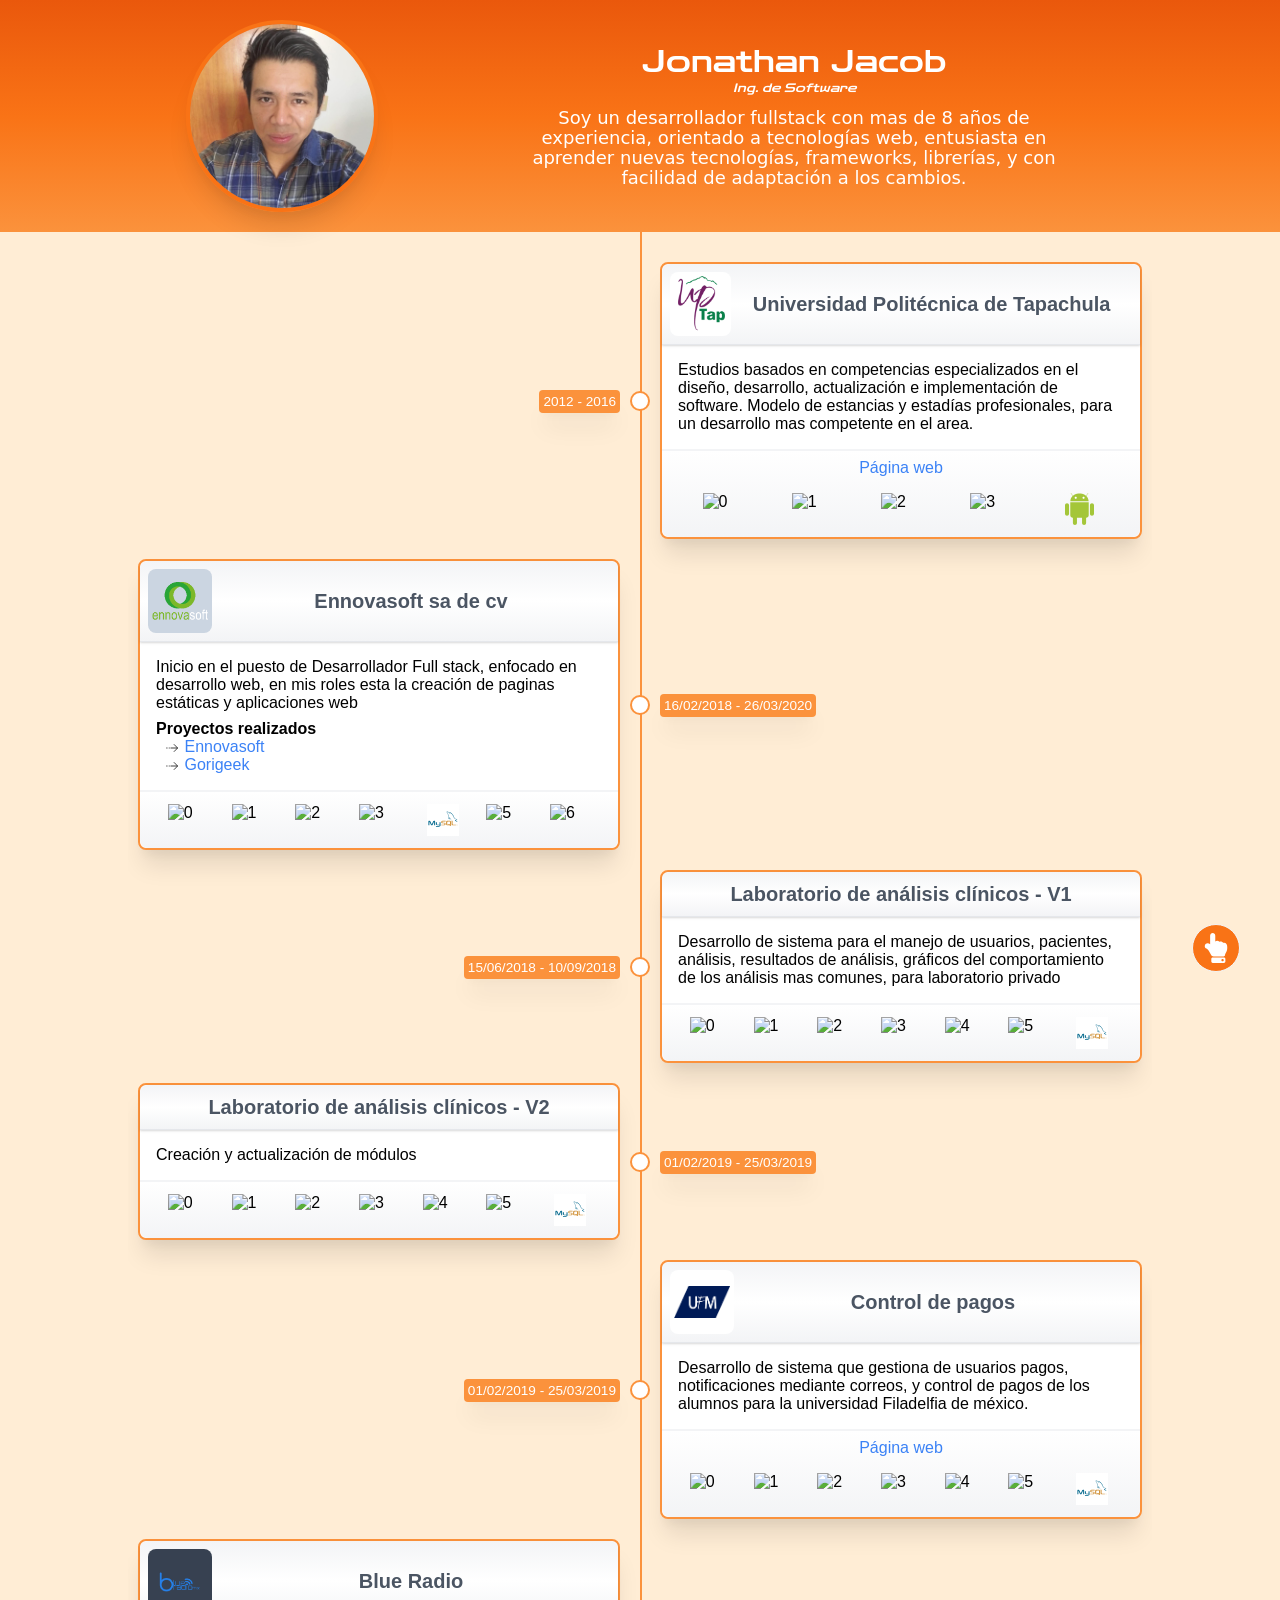
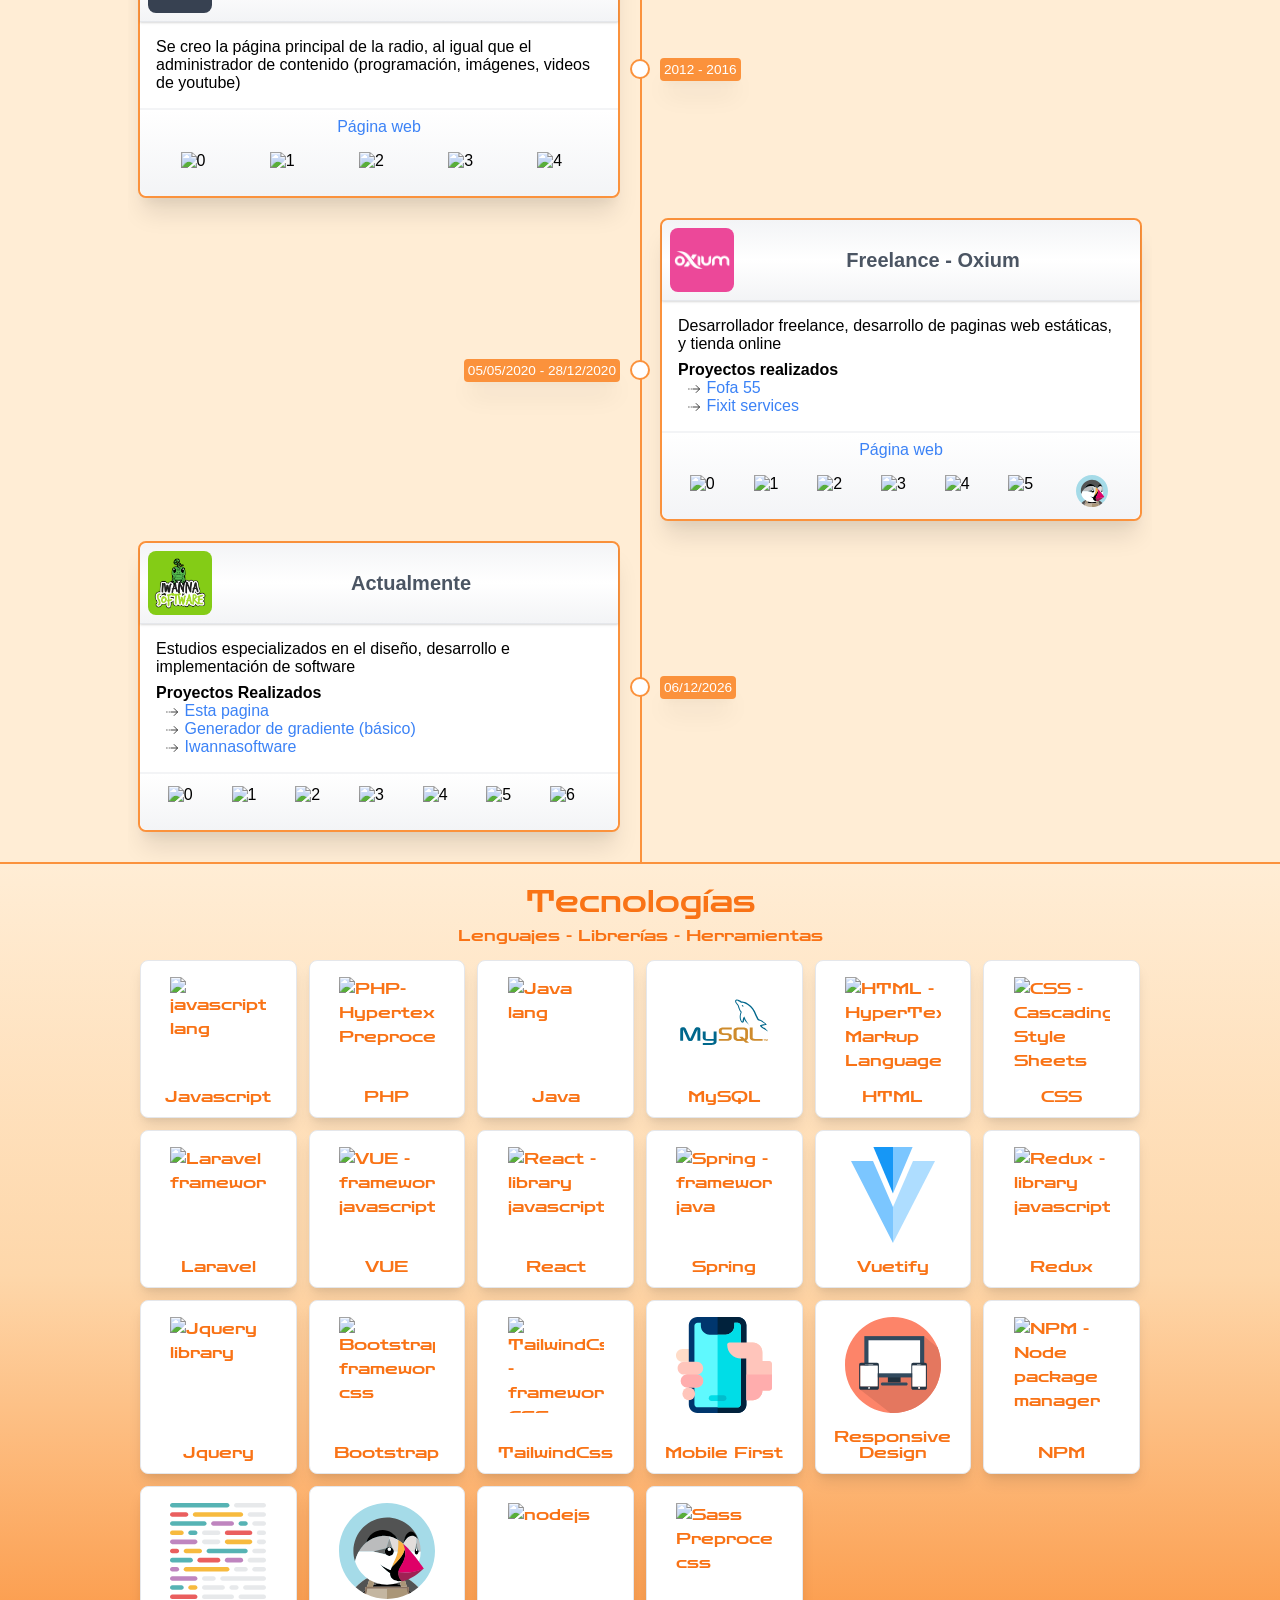
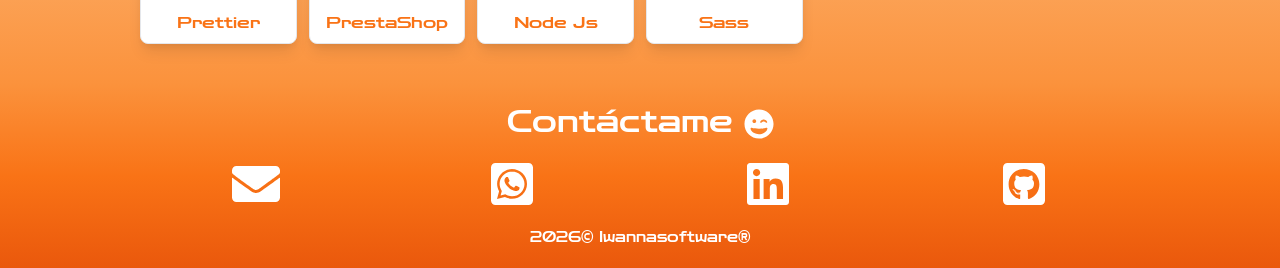
==== commit 68eb4820: "v.8" ====
--- a/index.html
+++ b/index.html
@@ -1 +1 @@
-<!doctype html><html lang="en"><head><meta charset="utf-8"/><link rel="shortcut icon" href="/favicon.png" type="image/png"/><meta name="viewport" content="width=device-width,initial-scale=1"/><meta name="theme-color" content="#f26611"/><meta name="author" content="Jonathan Jacob"/><meta name="keywords" content="SOFTWARE WEB DESARROLLADOR PROFESIONAL INGENIERIA"/><meta name="description" content="ing. Jonathan Jacob, my historial académico, laboral, y mi experiencia con ciertas tecnologías, lenguajes de programación, frameworks, herramientas, metodologías..."/><meta property="og:description" content="ing. Jonathan Jacob, my historial académico, laboral, y mi experiencia con ciertas tecnologías, lenguajes de programación, frameworks, herramientas, metodologías..."/><meta property="og:url" content="https://www.jonathan-jacob.tk/"/><meta property="og:type" content="website"/><meta property="og:title" content="Jonathan Jacob"/><meta property="og:image" content="https://www.jonathan-jacob.tk/256x256.png"/><meta property="twitter:description" content="ing. Jonathan Jacob, my historial académico, laboral, y mi experiencia con ciertas tecnologías, lenguajes de programación, frameworks, herramientas, metodologías..."/><meta property="twitter:url" content="https://www.jonathan-jacob.tk/"/><meta property="twitter:card" content="website"/><meta property="twitter:title" content="Jonathan Jacob"/><meta property="twitter:image" content="https://www.jonathan-jacob.tk/256x256.png"/><link rel="apple-touch-icon" sizes="16x16" href="/16x16.png"/><link rel="apple-touch-icon" sizes="32x32" href="/32x32.png"/><link rel="apple-touch-icon" sizes="64x64" href="/64x64.png"/><link rel="apple-touch-icon" sizes="128x128" href="/128x128.png"/><link rel="apple-touch-icon" sizes="256x256" href="/256x256.png"/><link rel="apple-touch-icon" sizes="512x512" href="/512x512.png"/><link rel="apple-touch-icon" sizes="1024x1024" href="/1024x1024.png"/><link rel="manifest" href="/manifest.json"/><title>Jonathan Jacob</title><link href="/static/css/main.2e6c757e.chunk.css" rel="stylesheet"></head><body><noscript>You need to enable JavaScript to run this app.</noscript><div id="root"></div><script>!function(e){function r(r){for(var n,l,f=r[0],i=r[1],p=r[2],c=0,s=[];c<f.length;c++)l=f[c],Object.prototype.hasOwnProperty.call(o,l)&&o[l]&&s.push(o[l][0]),o[l]=0;for(n in i)Object.prototype.hasOwnProperty.call(i,n)&&(e[n]=i[n]);for(a&&a(r);s.length;)s.shift()();return u.push.apply(u,p||[]),t()}function t(){for(var e,r=0;r<u.length;r++){for(var t=u[r],n=!0,f=1;f<t.length;f++){var i=t[f];0!==o[i]&&(n=!1)}n&&(u.splice(r--,1),e=l(l.s=t[0]))}return e}var n={},o={1:0},u=[];function l(r){if(n[r])return n[r].exports;var t=n[r]={i:r,l:!1,exports:{}};return e[r].call(t.exports,t,t.exports,l),t.l=!0,t.exports}l.m=e,l.c=n,l.d=function(e,r,t){l.o(e,r)||Object.defineProperty(e,r,{enumerable:!0,get:t})},l.r=function(e){"undefined"!=typeof Symbol&&Symbol.toStringTag&&Object.defineProperty(e,Symbol.toStringTag,{value:"Module"}),Object.defineProperty(e,"__esModule",{value:!0})},l.t=function(e,r){if(1&r&&(e=l(e)),8&r)return e;if(4&r&&"object"==typeof e&&e&&e.__esModule)return e;var t=Object.create(null);if(l.r(t),Object.defineProperty(t,"default",{enumerable:!0,value:e}),2&r&&"string"!=typeof e)for(var n in e)l.d(t,n,function(r){return e[r]}.bind(null,n));return t},l.n=function(e){var r=e&&e.__esModule?function(){return e.default}:function(){return e};return l.d(r,"a",r),r},l.o=function(e,r){return Object.prototype.hasOwnProperty.call(e,r)},l.p="/";var f=this.webpackJsonpprofile=this.webpackJsonpprofile||[],i=f.push.bind(f);f.push=r,f=f.slice();for(var p=0;p<f.length;p++)r(f[p]);var a=i;t()}([])</script><script src="/static/js/2.319f4fa1.chunk.js"></script><script src="/static/js/main.864636f7.chunk.js"></script></body></html>+<!doctype html><html lang="en"><head><meta charset="utf-8"/><link rel="shortcut icon" href="/favicon.png" type="image/png"/><meta name="viewport" content="width=device-width,initial-scale=1"/><meta name="theme-color" content="#f26611"/><meta name="author" content="Jonathan Jacob"/><meta name="keywords" content="SOFTWARE WEB DESARROLLADOR PROFESIONAL INGENIERIA"/><meta name="description" content="ing. Jonathan Jacob, my historial académico, laboral, y mi experiencia con ciertas tecnologías, lenguajes de programación, frameworks, herramientas, metodologías..."/><meta property="og:description" content="ing. Jonathan Jacob, my historial académico, laboral, y mi experiencia con ciertas tecnologías, lenguajes de programación, frameworks, herramientas, metodologías..."/><meta property="og:url" content="https://www.jonathan-jacob.tk/"/><meta property="og:type" content="website"/><meta property="og:title" content="Jonathan Jacob"/><meta property="og:image" content="https://www.jonathan-jacob.tk/256x256.png"/><meta property="twitter:description" content="ing. Jonathan Jacob, my historial académico, laboral, y mi experiencia con ciertas tecnologías, lenguajes de programación, frameworks, herramientas, metodologías..."/><meta property="twitter:url" content="https://www.jonathan-jacob.tk/"/><meta property="twitter:card" content="website"/><meta property="twitter:title" content="Jonathan Jacob"/><meta property="twitter:image" content="https://www.jonathan-jacob.tk/256x256.png"/><link rel="apple-touch-icon" sizes="16x16" href="/16x16.png"/><link rel="apple-touch-icon" sizes="32x32" href="/32x32.png"/><link rel="apple-touch-icon" sizes="64x64" href="/64x64.png"/><link rel="apple-touch-icon" sizes="128x128" href="/128x128.png"/><link rel="apple-touch-icon" sizes="256x256" href="/256x256.png"/><link rel="apple-touch-icon" sizes="512x512" href="/512x512.png"/><link rel="apple-touch-icon" sizes="1024x1024" href="/1024x1024.png"/><link rel="manifest" href="/manifest.json"/><title>Jonathan Jacob</title><link href="/static/css/main.bfef0953.chunk.css" rel="stylesheet"></head><body><noscript>You need to enable JavaScript to run this app.</noscript><div id="root"></div><script>!function(e){function r(r){for(var n,l,f=r[0],i=r[1],p=r[2],c=0,s=[];c<f.length;c++)l=f[c],Object.prototype.hasOwnProperty.call(o,l)&&o[l]&&s.push(o[l][0]),o[l]=0;for(n in i)Object.prototype.hasOwnProperty.call(i,n)&&(e[n]=i[n]);for(a&&a(r);s.length;)s.shift()();return u.push.apply(u,p||[]),t()}function t(){for(var e,r=0;r<u.length;r++){for(var t=u[r],n=!0,f=1;f<t.length;f++){var i=t[f];0!==o[i]&&(n=!1)}n&&(u.splice(r--,1),e=l(l.s=t[0]))}return e}var n={},o={1:0},u=[];function l(r){if(n[r])return n[r].exports;var t=n[r]={i:r,l:!1,exports:{}};return e[r].call(t.exports,t,t.exports,l),t.l=!0,t.exports}l.m=e,l.c=n,l.d=function(e,r,t){l.o(e,r)||Object.defineProperty(e,r,{enumerable:!0,get:t})},l.r=function(e){"undefined"!=typeof Symbol&&Symbol.toStringTag&&Object.defineProperty(e,Symbol.toStringTag,{value:"Module"}),Object.defineProperty(e,"__esModule",{value:!0})},l.t=function(e,r){if(1&r&&(e=l(e)),8&r)return e;if(4&r&&"object"==typeof e&&e&&e.__esModule)return e;var t=Object.create(null);if(l.r(t),Object.defineProperty(t,"default",{enumerable:!0,value:e}),2&r&&"string"!=typeof e)for(var n in e)l.d(t,n,function(r){return e[r]}.bind(null,n));return t},l.n=function(e){var r=e&&e.__esModule?function(){return e.default}:function(){return e};return l.d(r,"a",r),r},l.o=function(e,r){return Object.prototype.hasOwnProperty.call(e,r)},l.p="/";var f=this.webpackJsonpprofile=this.webpackJsonpprofile||[],i=f.push.bind(f);f.push=r,f=f.slice();for(var p=0;p<f.length;p++)r(f[p]);var a=i;t()}([])</script><script src="/static/js/2.319f4fa1.chunk.js"></script><script src="/static/js/main.b734ae99.chunk.js"></script></body></html>
--- a/static/css/main.bfef0953.chunk.css
+++ b/static/css/main.bfef0953.chunk.css
@@ -0,0 +1,4 @@
+/*! tailwindcss v2.1.0 | MIT License | https://tailwindcss.com */
+
+/*! modern-normalize v1.0.0 | MIT License | https://github.com/sindresorhus/modern-normalize */:root{-moz-tab-size:4;tab-size:4}html{line-height:1.15;-webkit-text-size-adjust:100%}body{margin:0;font-family:system-ui,-apple-system,"Segoe UI",Roboto,Helvetica,Arial,sans-serif,"Apple Color Emoji","Segoe UI Emoji"}hr{height:0;color:inherit}abbr[title]{-webkit-text-decoration:underline dotted;text-decoration:underline dotted}b,strong{font-weight:bolder}code,kbd,pre,samp{font-family:ui-monospace,SFMono-Regular,Consolas,"Liberation Mono",Menlo,monospace;font-size:1em}small{font-size:80%}sub,sup{font-size:75%;line-height:0;position:relative;vertical-align:baseline}sub{bottom:-.25em}sup{top:-.5em}table{text-indent:0;border-color:inherit}button,input,optgroup,select,textarea{font-family:inherit;font-size:100%;line-height:1.15;margin:0}button,select{text-transform:none}[type=button],button{-webkit-appearance:button}legend{padding:0}progress{vertical-align:baseline}summary{display:list-item}blockquote,dd,dl,figure,h1,h2,h3,h4,h5,h6,hr,p,pre{margin:0}button{background-color:transparent;background-image:none}button:focus{outline:1px dotted;outline:5px auto -webkit-focus-ring-color}fieldset,ol,ul{margin:0;padding:0}ol,ul{list-style:none}html{font-family:ui-sans-serif,system-ui,-apple-system,BlinkMacSystemFont,"Segoe UI",Roboto,"Helvetica Neue",Arial,"Noto Sans",sans-serif,"Apple Color Emoji","Segoe UI Emoji","Segoe UI Symbol","Noto Color Emoji";line-height:1.5}body{font-family:inherit;line-height:inherit}*,:after,:before{box-sizing:border-box;border:0 solid #e5e7eb}hr{border-top-width:1px}img{border-style:solid}textarea{resize:vertical}input::-webkit-input-placeholder,textarea::-webkit-input-placeholder{opacity:1;color:#9ca3af}input:-ms-input-placeholder,textarea:-ms-input-placeholder{opacity:1;color:#9ca3af}input::placeholder,textarea::placeholder{opacity:1;color:#9ca3af}button{cursor:pointer}table{border-collapse:collapse}h1,h2,h3,h4,h5,h6{font-size:inherit;font-weight:inherit}a{color:inherit;text-decoration:inherit}button,input,optgroup,select,textarea{padding:0;line-height:inherit;color:inherit}code,kbd,pre,samp{font-family:ui-monospace,SFMono-Regular,Menlo,Monaco,Consolas,"Liberation Mono","Courier New",monospace}audio,canvas,embed,iframe,img,object,svg,video{display:block;vertical-align:middle}img,video{max-width:100%;height:auto}.bg-white{--tw-bg-opacity:1;background-color:rgba(255,255,255,var(--tw-bg-opacity))}.bg-gray-700{--tw-bg-opacity:1;background-color:rgba(55,65,81,var(--tw-bg-opacity))}.bg-pink-500{--tw-bg-opacity:1;background-color:rgba(236,72,153,var(--tw-bg-opacity))}.bg-blueGray-300{--tw-bg-opacity:1;background-color:rgba(203,213,225,var(--tw-bg-opacity))}.bg-lime-500{--tw-bg-opacity:1;background-color:rgba(132,204,22,var(--tw-bg-opacity))}.inline{display:inline}.table{display:table}.font-sans{font-family:ui-sans-serif,system-ui,-apple-system,BlinkMacSystemFont,"Segoe UI",Roboto,"Helvetica Neue",Arial,"Noto Sans",sans-serif,"Apple Color Emoji","Segoe UI Emoji","Segoe UI Symbol","Noto Color Emoji"}.font-semibold{font-weight:600}.h-3{height:.75rem}.text-lg{font-size:1.125rem;line-height:1.75rem}.leading-5{line-height:1.25rem}.mt-3{margin-top:.75rem}.max-w-xl{max-width:36rem}.pt-2{padding-top:.5rem}.pl-2{padding-left:.5rem}*{--tw-shadow:0 0 transparent;--tw-ring-inset:var(--tw-empty,/*!*/ /*!*/);--tw-ring-offset-width:0px;--tw-ring-offset-color:#fff;--tw-ring-color:rgba(59,130,246,0.5);--tw-ring-offset-shadow:0 0 transparent;--tw-ring-shadow:0 0 transparent}.w-4{width:1rem}.transform{--tw-translate-x:0;--tw-translate-y:0;--tw-rotate:0;--tw-skew-x:0;--tw-skew-y:0;--tw-scale-x:1;--tw-scale-y:1;-webkit-transform:translateX(var(--tw-translate-x)) translateY(var(--tw-translate-y)) rotate(var(--tw-rotate)) skewX(var(--tw-skew-x)) skewY(var(--tw-skew-y)) scaleX(var(--tw-scale-x)) scaleY(var(--tw-scale-y));transform:translateX(var(--tw-translate-x)) translateY(var(--tw-translate-y)) rotate(var(--tw-rotate)) skewX(var(--tw-skew-x)) skewY(var(--tw-skew-y)) scaleX(var(--tw-scale-x)) scaleY(var(--tw-scale-y))}.translate-y-0{--tw-translate-y:0px}.translate-y-28{--tw-translate-y:7rem}@-webkit-keyframes spin{to{-webkit-transform:rotate(1turn);transform:rotate(1turn)}}@keyframes spin{to{-webkit-transform:rotate(1turn);transform:rotate(1turn)}}@-webkit-keyframes ping{75%,to{-webkit-transform:scale(2);transform:scale(2);opacity:0}}@keyframes ping{75%,to{-webkit-transform:scale(2);transform:scale(2);opacity:0}}@-webkit-keyframes pulse{50%{opacity:.5}}@keyframes pulse{50%{opacity:.5}}@-webkit-keyframes bounce{0%,to{-webkit-transform:translateY(-25%);transform:translateY(-25%);-webkit-animation-timing-function:cubic-bezier(.8,0,1,1);animation-timing-function:cubic-bezier(.8,0,1,1)}50%{-webkit-transform:none;transform:none;-webkit-animation-timing-function:cubic-bezier(0,0,.2,1);animation-timing-function:cubic-bezier(0,0,.2,1)}}@keyframes bounce{0%,to{-webkit-transform:translateY(-25%);transform:translateY(-25%);-webkit-animation-timing-function:cubic-bezier(.8,0,1,1);animation-timing-function:cubic-bezier(.8,0,1,1)}50%{-webkit-transform:none;transform:none;-webkit-animation-timing-function:cubic-bezier(0,0,.2,1);animation-timing-function:cubic-bezier(0,0,.2,1)}}@font-face{font-family:ZenDots;src:url(/static/media/ZenDots.f8bb133a.ttf);font-display:fallback}#root{font-family:ZenDots;--tw-bg-opacity:1;background-color:rgba(255,237,213,var(--tw-bg-opacity))}.dark #root{--tw-bg-opacity:1;background-color:rgba(51,65,85,var(--tw-bg-opacity))}#root{min-height:100vh;transition-property:background-color,border-color,color,fill,stroke;transition-timing-function:cubic-bezier(.4,0,.2,1);transition-duration:.15s;transition-duration:.3s}button{outline:none!important}div.size__container{margin-right:auto;margin-left:auto}@media (min-width:640px){div.size__container{max-width:640px}}@media (min-width:768px){div.size__container{max-width:768px}}@media (min-width:1024px){div.size__container{max-width:1024px}}@media (min-width:1280px){div.size__container{max-width:1280px}}@media (min-width:1536px){div.size__container{max-width:1536px}}div.size__container{width:100%;max-width:24rem}@media (min-width:640px){div.size__container{max-width:36rem}}@media (min-width:768px){div.size__container{max-width:36rem}}@media (min-width:1024px){div.size__container{max-width:48rem}}@media (min-width:1280px){div.size__container{max-width:64rem}}@media (min-width:1536px){div.size__container{max-width:80rem}}.bg-color{--tw-bg-opacity:1;background-color:rgba(194,65,12,var(--tw-bg-opacity))}.dark .bg-color{--tw-bg-opacity:1;background-color:rgba(124,45,18,var(--tw-bg-opacity))}.border-color{--tw-border-opacity:1;border-color:rgba(194,65,12,var(--tw-border-opacity))}.dark .border-color{--tw-border-opacity:1;border-color:rgba(124,45,18,var(--tw-border-opacity))}.header__container{background-image:linear-gradient(180deg,var(--tw-gradient-stops));--tw-gradient-from:#ea580c;--tw-gradient-stops:var(--tw-gradient-from),var(--tw-gradient-to,rgba(234,88,12,0));--tw-gradient-stops:var(--tw-gradient-from),#f97316,var(--tw-gradient-to,rgba(249,115,22,0));--tw-gradient-to:#fb923c}.dark .header__container{--tw-gradient-from:#334155;--tw-gradient-stops:var(--tw-gradient-from),var(--tw-gradient-to,rgba(51,65,85,0));--tw-gradient-stops:var(--tw-gradient-from),#1e293b,var(--tw-gradient-to,rgba(30,41,59,0));--tw-gradient-to:#0f172a}.header__container{padding-top:1.25rem;padding-bottom:1.25rem;transition-property:background-color,border-color,color,fill,stroke;transition-timing-function:cubic-bezier(.4,0,.2,1);transition-duration:.15s;transition-duration:.5s}.header__button{font-size:2.25rem;line-height:2.5rem;position:absolute;--tw-text-opacity:1;color:rgba(255,255,255,var(--tw-text-opacity))}.dark .header__button{--tw-text-opacity:1;color:rgba(209,213,219,var(--tw-text-opacity))}.header__button{z-index:10;top:.5rem;--tw-drop-shadow:drop-shadow(0 20px 13px rgba(0,0,0,0.03)) drop-shadow(0 8px 5px rgba(0,0,0,0.08))}@media (min-width:1024px){.header__button{top:1.25rem}}.header__button{right:.75rem}@media (min-width:1024px){.header__button{right:2.5rem}}@media (min-width:1280px){.header__button{right:8rem}}@media (min-width:1536px){.header__button{right:15rem}}.header__content{position:relative;top:0;right:0;bottom:0;left:0;display:-webkit-flex;display:flex;-webkit-flex-direction:column;flex-direction:column;-webkit-align-items:center;align-items:center;-webkit-justify-content:space-around;justify-content:space-around}@media (min-width:640px){.header__content{-webkit-flex-direction:row;flex-direction:row}}.header__content{background-color:transparent;height:100%;width:100%}.header__content img{border-radius:9999px;--tw-shadow:0 20px 25px -5px rgba(0,0,0,0.1),0 10px 10px -5px rgba(0,0,0,0.04);box-shadow:var(--tw-ring-offset-shadow,0 0 transparent),var(--tw-ring-shadow,0 0 transparent),var(--tw-shadow);--tw-border-opacity:1;border-color:rgba(249,115,22,var(--tw-border-opacity))}.dark .header__content img{--tw-border-opacity:1;border-color:rgba(71,85,105,var(--tw-border-opacity))}.header__content img{border-width:4px;height:9rem;width:9rem}@media (min-width:640px){.header__content img{height:10rem;width:10rem}}@media (min-width:768px){.header__content img{height:11rem;width:11rem}}@media (min-width:1024px){.header__content img{height:12rem;width:12rem}}.header__content .name{padding-left:.75rem;padding-right:.75rem;text-align:center;--tw-text-opacity:1;color:rgba(255,255,255,var(--tw-text-opacity))}.dark .header__content .name{--tw-text-opacity:1;color:rgba(209,213,219,var(--tw-text-opacity))}.header__content .name h2{font-size:1.875rem;line-height:2.25rem}.header__content .name h1{font-size:.75rem;line-height:1rem;font-style:italic}.card__event__container{--tw-bg-opacity:1;background-color:rgba(255,255,255,var(--tw-bg-opacity));--tw-shadow:0 20px 25px -5px rgba(0,0,0,0.1),0 10px 10px -5px rgba(0,0,0,0.04);box-shadow:var(--tw-ring-offset-shadow,0 0 transparent),var(--tw-ring-shadow,0 0 transparent),var(--tw-shadow);width:100%;--tw-border-opacity:1;border-color:rgba(251,146,60,var(--tw-border-opacity));border-radius:.5rem;border-width:2px}.card__event__container a{--tw-text-opacity:1;color:rgba(59,130,246,var(--tw-text-opacity))}.card__event__container a:hover{text-decoration:underline}.card__event__header{background-image:linear-gradient(180deg,var(--tw-gradient-stops));--tw-gradient-from:#f3f4f6;--tw-gradient-stops:var(--tw-gradient-from),var(--tw-gradient-to,rgba(243,244,246,0));--tw-gradient-stops:var(--tw-gradient-from),#fff,var(--tw-gradient-to,hsla(0,0%,100%,0));--tw-gradient-to:#f3f4f6;padding:.5rem;--tw-text-opacity:1;color:rgba(75,85,99,var(--tw-text-opacity));font-weight:700;font-size:1.25rem;line-height:1.75rem;text-align:center;border-top-left-radius:.5rem;border-top-right-radius:.5rem;border-bottom-width:1px;--tw-shadow:0 1px 3px 0 rgba(0,0,0,0.1),0 1px 2px 0 rgba(0,0,0,0.06);box-shadow:var(--tw-ring-offset-shadow,0 0 transparent),var(--tw-ring-shadow,0 0 transparent),var(--tw-shadow)}.card__event__header__date{margin-top:-1.5rem}@media (min-width:768px){.card__event__header__date{display:none}}.card__event__header__date span{--tw-bg-opacity:1;background-color:rgba(251,146,60,var(--tw-bg-opacity));border-radius:.25rem;font-size:.875rem;line-height:1.25rem;padding-left:.5rem;padding-right:.5rem;--tw-text-opacity:1;color:rgba(255,255,255,var(--tw-text-opacity))}.card__event__header__content{display:-webkit-flex;display:flex;-webkit-align-items:center;align-items:center;-webkit-justify-content:space-between;justify-content:space-between}.card__event__logo{height:4rem;width:4rem;border-radius:.5rem;padding:.25rem;object-fit:scale-down}.card__event__title{text-align:center;width:100%}.card__event__body{padding:1rem}.card__event__body .links{padding-top:.5rem}.card__event__body .links .title{font-weight:600}.card__event__body .links a{padding-left:.75rem}.card__event__footer{--tw-border-opacity:1;border-color:rgba(243,244,246,var(--tw-border-opacity));border-bottom-right-radius:.5rem;border-bottom-left-radius:.5rem;border-top-width:2px;padding:.5rem 1rem;background-image:linear-gradient(0deg,var(--tw-gradient-stops));--tw-gradient-from:#f3f4f6;--tw-gradient-stops:var(--tw-gradient-from),var(--tw-gradient-to,rgba(243,244,246,0));--tw-gradient-to:#fff}.card__event__footer .icons{display:-webkit-flex;display:flex;-webkit-flex-wrap:wrap;flex-wrap:wrap;-webkit-justify-content:space-around;justify-content:space-around;padding-top:.25rem;padding-bottom:.25rem}.card__event__footer .icons img{cursor:pointer;height:2rem;object-fit:scale-down;width:2.5rem;--tw-translate-x:0;--tw-translate-y:0;--tw-rotate:0;--tw-skew-x:0;--tw-skew-y:0;--tw-scale-x:1;--tw-scale-y:1;-webkit-transform:translateX(var(--tw-translate-x)) translateY(var(--tw-translate-y)) rotate(var(--tw-rotate)) skewX(var(--tw-skew-x)) skewY(var(--tw-skew-y)) scaleX(var(--tw-scale-x)) scaleY(var(--tw-scale-y));transform:translateX(var(--tw-translate-x)) translateY(var(--tw-translate-y)) rotate(var(--tw-rotate)) skewX(var(--tw-skew-x)) skewY(var(--tw-skew-y)) scaleX(var(--tw-scale-x)) scaleY(var(--tw-scale-y));transition-property:all;transition-timing-function:cubic-bezier(.4,0,.2,1);transition-duration:.15s;transition-duration:.3s}.card__event__footer .icons img:hover{--tw-scale-x:1.25;--tw-scale-y:1.25;--tw-translate-y:-0.25rem}.card__event__footer .links{padding-bottom:.75rem;text-align:center}.date-container.alt-evts{--tw-shadow:0 20px 25px -5px rgba(0,0,0,0.1),0 10px 10px -5px rgba(0,0,0,0.04);box-shadow:var(--tw-ring-offset-shadow,0 0 transparent),var(--tw-ring-shadow,0 0 transparent),var(--tw-shadow)}.technologies__container{padding-top:1.25rem;padding-bottom:2.5rem;background-image:linear-gradient(180deg,var(--tw-gradient-stops));--tw-gradient-from:#ffedd5;--tw-gradient-stops:var(--tw-gradient-from),var(--tw-gradient-to,rgba(255,237,213,0));--tw-gradient-stops:var(--tw-gradient-from),#fed7aa,var(--tw-gradient-to,rgba(254,215,170,0));--tw-gradient-to:#fb923c}.dark .technologies__container{--tw-gradient-from:#334155;--tw-gradient-stops:var(--tw-gradient-from),var(--tw-gradient-to,rgba(51,65,85,0));--tw-gradient-stops:var(--tw-gradient-from),#1e293b,var(--tw-gradient-to,rgba(30,41,59,0));--tw-gradient-to:#0f172a}.technologies__container{--tw-text-opacity:1;color:rgba(249,115,22,var(--tw-text-opacity))}.dark .technologies__container{--tw-text-opacity:1;color:rgba(234,88,12,var(--tw-text-opacity))}.technologies__container{--tw-border-opacity:1;border-color:rgba(251,146,60,var(--tw-border-opacity));border-top-width:2px}.technologies__title{font-size:1.875rem;line-height:2.25rem;text-align:center}.technologies__subtitle{padding-top:.25rem;padding-bottom:.75rem;text-align:center}.technologies__card__container{display:grid;gap:.75rem;grid-template-columns:repeat(2,minmax(0,1fr))}@media (min-width:640px){.technologies__card__container{grid-template-columns:repeat(4,minmax(0,1fr))}}@media (min-width:1024px){.technologies__card__container{grid-template-columns:repeat(5,minmax(0,1fr))}}@media (min-width:1280px){.technologies__card__container{grid-template-columns:repeat(6,minmax(0,1fr))}}@media (min-width:1536px){.technologies__card__container{grid-template-columns:repeat(8,minmax(0,1fr))}}.technologies__card__container{padding-left:.75rem;padding-right:.75rem}.technologies__card__container .card{--tw-bg-opacity:1;background-color:rgba(255,255,255,var(--tw-bg-opacity))}.dark .technologies__card__container .card{--tw-bg-opacity:1;background-color:rgba(209,213,219,var(--tw-bg-opacity))}.technologies__card__container .card{padding:1rem .5rem .75rem;--tw-translate-x:0;--tw-translate-y:0;--tw-rotate:0;--tw-skew-x:0;--tw-skew-y:0;--tw-scale-x:1;--tw-scale-y:1;-webkit-transform:translateX(var(--tw-translate-x)) translateY(var(--tw-translate-y)) rotate(var(--tw-rotate)) skewX(var(--tw-skew-x)) skewY(var(--tw-skew-y)) scaleX(var(--tw-scale-x)) scaleY(var(--tw-scale-y));transform:translateX(var(--tw-translate-x)) translateY(var(--tw-translate-y)) rotate(var(--tw-rotate)) skewX(var(--tw-skew-x)) skewY(var(--tw-skew-y)) scaleX(var(--tw-scale-x)) scaleY(var(--tw-scale-y));--tw-scale-x:.95;--tw-scale-y:.95}.technologies__card__container .card:hover{--tw-scale-x:.95;--tw-scale-y:.95}.technologies__card__container .card{transition-property:all;transition-timing-function:cubic-bezier(.4,0,.2,1);transition-duration:.15s;transition-duration:.3s}@media (min-width:768px){.technologies__card__container .card{--tw-scale-x:1;--tw-scale-y:1}}.technologies__card__container .card,.technologies__card__container .card:hover{--tw-shadow:0 0 transparent;box-shadow:var(--tw-ring-offset-shadow,0 0 transparent),var(--tw-ring-shadow,0 0 transparent),var(--tw-shadow)}@media (min-width:768px){.technologies__card__container .card{--tw-shadow:0 10px 15px -3px rgba(0,0,0,0.1),0 4px 6px -2px rgba(0,0,0,0.05);box-shadow:var(--tw-ring-offset-shadow,0 0 transparent),var(--tw-ring-shadow,0 0 transparent),var(--tw-shadow)}}.technologies__card__container .card{border-radius:.5rem;border-width:1px;display:-webkit-flex;display:flex;-webkit-flex-direction:column;flex-direction:column;-webkit-align-items:center;align-items:center;-webkit-justify-content:space-between;justify-content:space-between}.technologies__card__container .card .image{height:6rem;margin-bottom:.5rem;width:6rem}.technologies__card__container .card .image img{height:100%;object-fit:contain;width:100%}.technologies__card__container .card label{line-height:1rem;margin-top:.5rem;text-align:center}footer{background-image:linear-gradient(0deg,var(--tw-gradient-stops));--tw-gradient-from:#ea580c;--tw-gradient-stops:var(--tw-gradient-from),var(--tw-gradient-to,rgba(234,88,12,0));--tw-gradient-stops:var(--tw-gradient-from),#f97316,var(--tw-gradient-to,rgba(249,115,22,0));--tw-gradient-to:#fb923c}.dark footer{--tw-gradient-from:#334155;--tw-gradient-stops:var(--tw-gradient-from),var(--tw-gradient-to,rgba(51,65,85,0));--tw-gradient-stops:var(--tw-gradient-from),#1e293b,var(--tw-gradient-to,rgba(30,41,59,0));--tw-gradient-to:#0f172a}footer{--tw-text-opacity:1;color:rgba(255,255,255,var(--tw-text-opacity))}.dark footer{--tw-text-opacity:1;color:rgba(209,213,219,var(--tw-text-opacity))}footer{padding-top:1.25rem;padding-bottom:1.25rem}footer .title{font-size:1.875rem;line-height:2.25rem;margin-bottom:1.25rem;text-align:center}footer .social__networks{display:-webkit-flex;display:flex;-webkit-align-items:center;align-items:center;-webkit-justify-content:space-around;justify-content:space-around;font-size:3rem;line-height:1}footer .social__networks a{transition-property:all;transition-timing-function:cubic-bezier(.4,0,.2,1);transition-duration:.15s;transition-duration:.3s;--tw-translate-x:0;--tw-translate-y:0;--tw-rotate:0;--tw-skew-x:0;--tw-skew-y:0;-webkit-transform:translateX(var(--tw-translate-x)) translateY(var(--tw-translate-y)) rotate(var(--tw-rotate)) skewX(var(--tw-skew-x)) skewY(var(--tw-skew-y)) scaleX(var(--tw-scale-x)) scaleY(var(--tw-scale-y));transform:translateX(var(--tw-translate-x)) translateY(var(--tw-translate-y)) rotate(var(--tw-rotate)) skewX(var(--tw-skew-x)) skewY(var(--tw-skew-y)) scaleX(var(--tw-scale-x)) scaleY(var(--tw-scale-y));--tw-scale-x:1;--tw-scale-y:1}footer .social__networks a:hover{--tw-scale-x:1.25;--tw-scale-y:1.25;--tw-shadow:0 20px 25px -5px rgba(0,0,0,0.1),0 10px 10px -5px rgba(0,0,0,0.04);box-shadow:var(--tw-ring-offset-shadow,0 0 transparent),var(--tw-ring-shadow,0 0 transparent),var(--tw-shadow)}footer .copy{font-size:.875rem;line-height:1.25rem;margin-top:1.25rem;text-align:center}.up__page__container{display:-webkit-flex;display:flex;position:fixed;z-index:10;height:2.5rem;width:2.5rem}@media (min-width:768px){.up__page__container{height:3rem;width:3rem}}@media (min-width:1536px){.up__page__container{height:3.5rem;width:3.5rem}}.up__page__container{right:1rem;bottom:1.5rem}@media (min-width:768px){.up__page__container{right:2rem}}@media (min-width:1280px){.up__page__container{right:2.5rem;bottom:2.5rem}}@media (min-width:1536px){.up__page__container{right:3.5rem;bottom:3.5rem}}.up__page__container{--tw-border-opacity:1;border-color:rgba(243,244,246,var(--tw-border-opacity));border-radius:9999px;border-width:1px;cursor:pointer;--tw-bg-opacity:1;background-color:rgba(249,115,22,var(--tw-bg-opacity))}.dark .up__page__container{--tw-bg-opacity:1;background-color:rgba(51,65,85,var(--tw-bg-opacity))}.up__page__container{transition-property:all;transition-timing-function:cubic-bezier(.4,0,.2,1);transition-duration:.15s;transition-duration:.5s}.up__page__icon{font-size:1.5rem;line-height:2rem;margin:auto;--tw-text-opacity:1;color:rgba(255,255,255,var(--tw-text-opacity))}@media (min-width:1280px){.up__page__icon{font-size:1.875rem;line-height:2.25rem}}.up__page__icon{--tw-translate-x:0;--tw-translate-y:0;--tw-rotate:0;--tw-skew-x:0;--tw-skew-y:0;-webkit-transform:translateX(var(--tw-translate-x)) translateY(var(--tw-translate-y)) rotate(var(--tw-rotate)) skewX(var(--tw-skew-x)) skewY(var(--tw-skew-y)) scaleX(var(--tw-scale-x)) scaleY(var(--tw-scale-y));transform:translateX(var(--tw-translate-x)) translateY(var(--tw-translate-y)) rotate(var(--tw-rotate)) skewX(var(--tw-skew-x)) skewY(var(--tw-skew-y)) scaleX(var(--tw-scale-x)) scaleY(var(--tw-scale-y));--tw-scale-x:1;--tw-scale-y:1}.up__page__icon:hover{--tw-scale-x:1.25;--tw-scale-y:1.25}.up__page__icon{transition-property:all;transition-timing-function:cubic-bezier(.4,0,.2,1);transition-duration:.15s;transition-duration:.3s}
+/*# sourceMappingURL=main.bfef0953.chunk.css.map */
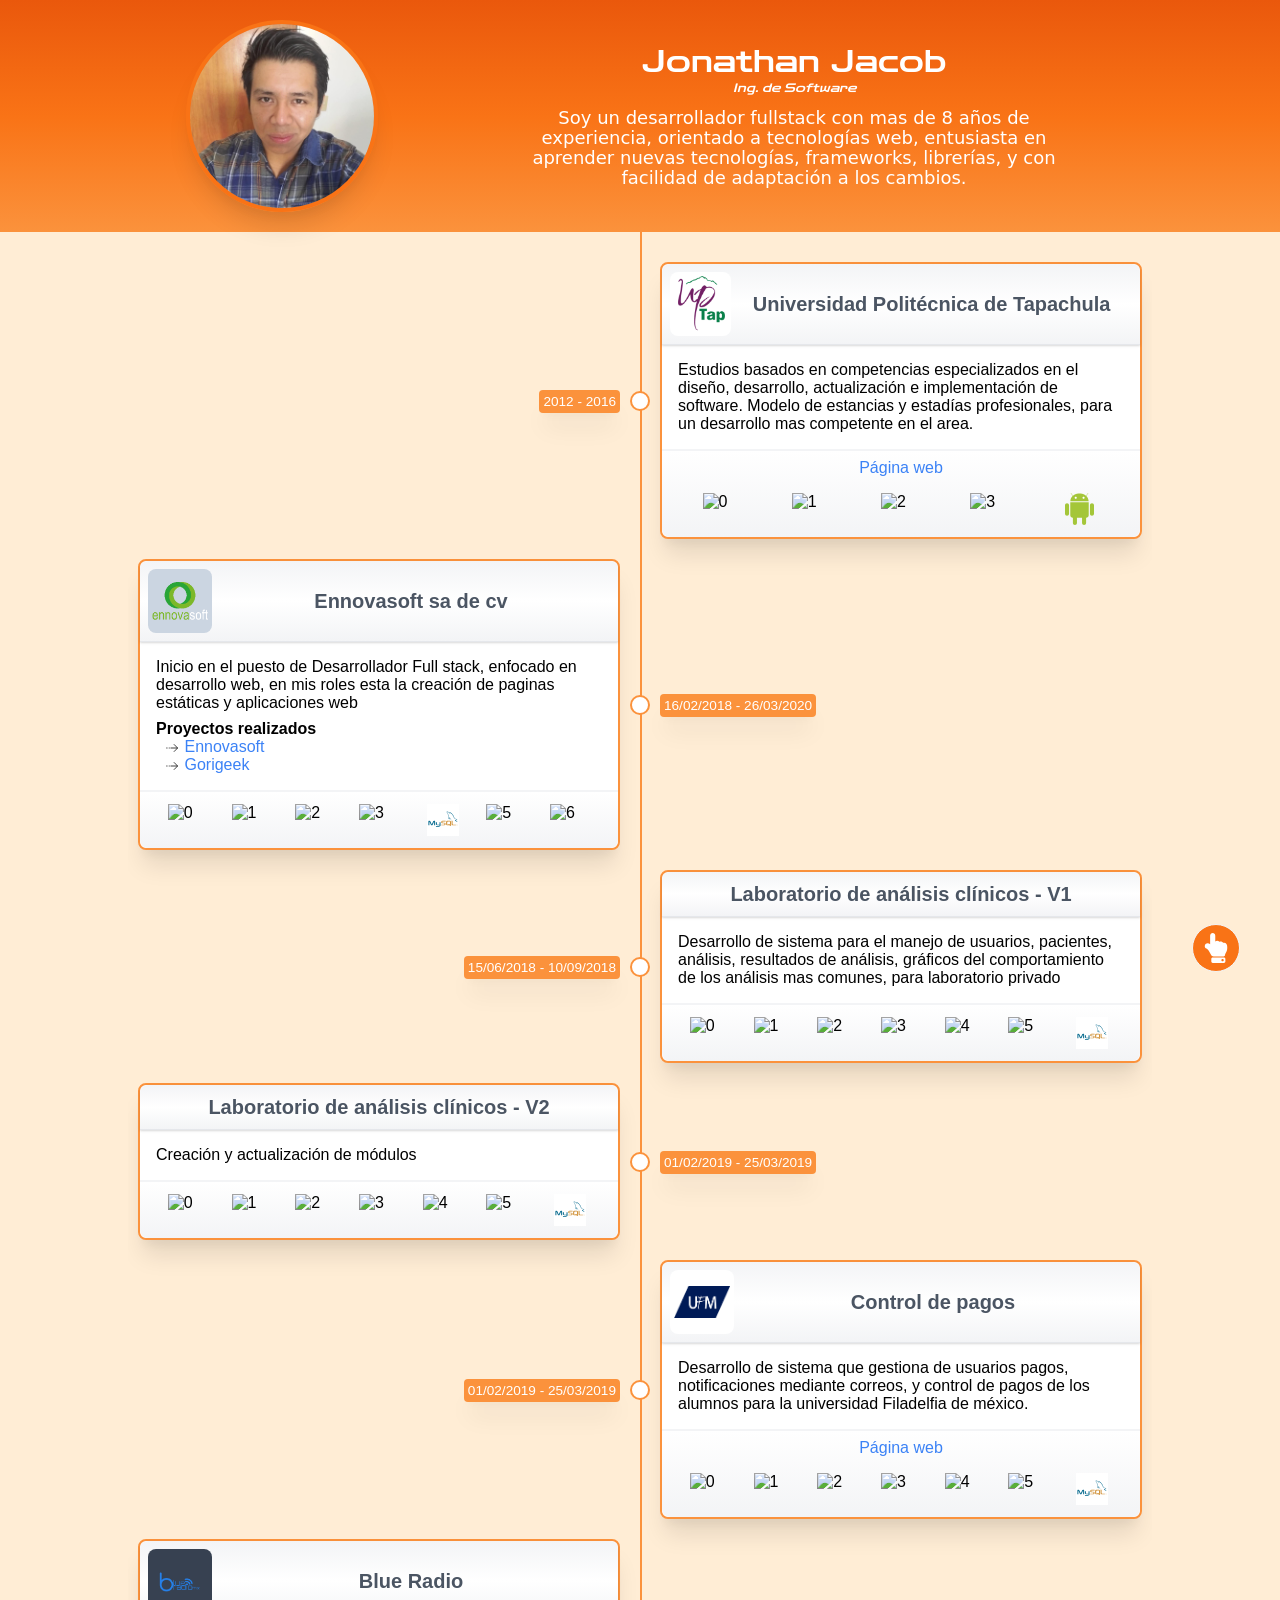
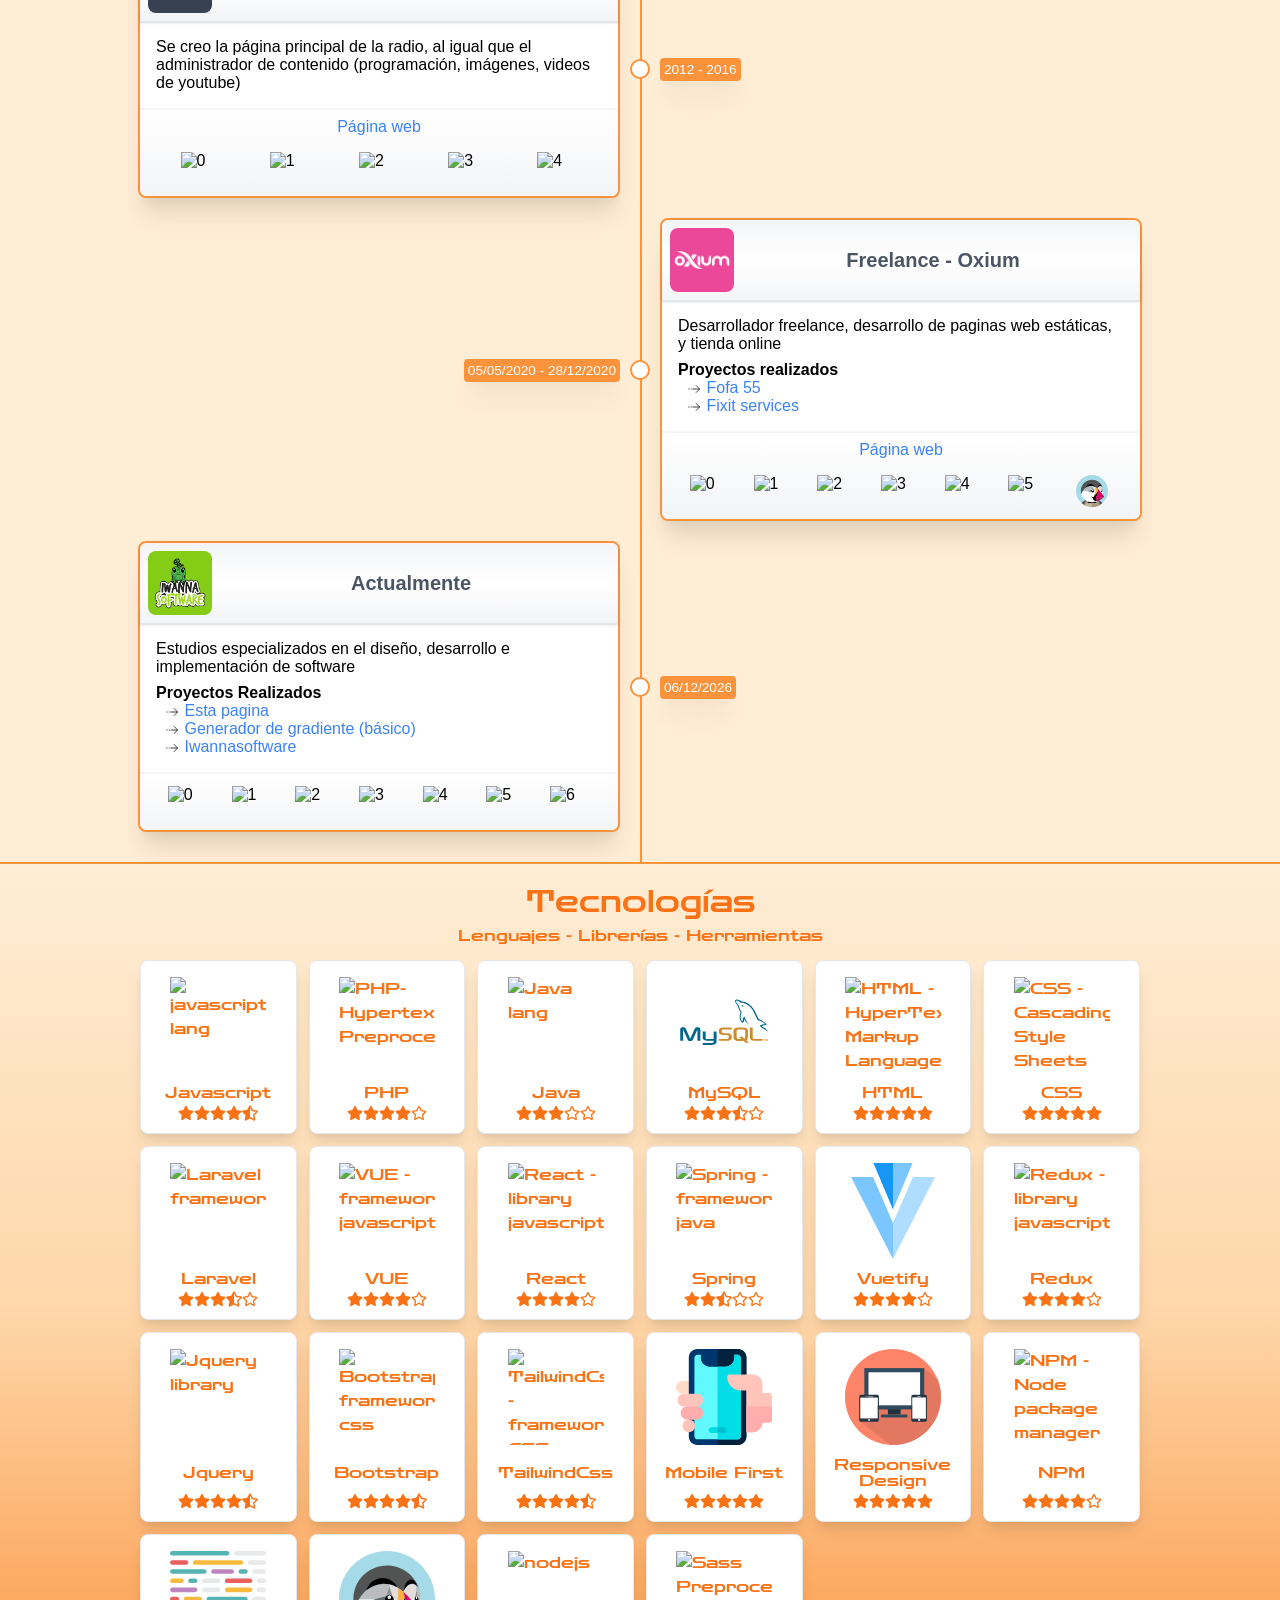
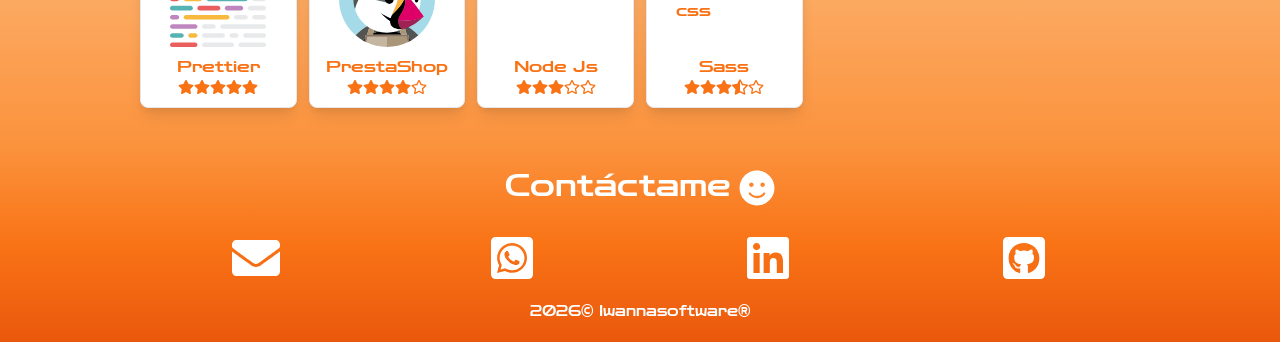
==== commit bdc2abe3: "add rate" ====
--- a/index.html
+++ b/index.html
@@ -1 +1 @@
-<!doctype html><html lang="en"><head><meta charset="utf-8"/><link rel="shortcut icon" href="/favicon.png" type="image/png"/><meta name="viewport" content="width=device-width,initial-scale=1"/><meta name="theme-color" content="#f26611"/><meta name="author" content="Jonathan Jacob"/><meta name="keywords" content="SOFTWARE WEB DESARROLLADOR PROFESIONAL INGENIERIA"/><meta name="description" content="ing. Jonathan Jacob, my historial académico, laboral, y mi experiencia con ciertas tecnologías, lenguajes de programación, frameworks, herramientas, metodologías..."/><meta property="og:description" content="ing. Jonathan Jacob, my historial académico, laboral, y mi experiencia con ciertas tecnologías, lenguajes de programación, frameworks, herramientas, metodologías..."/><meta property="og:url" content="https://www.jonathan-jacob.tk/"/><meta property="og:type" content="website"/><meta property="og:title" content="Jonathan Jacob"/><meta property="og:image" content="https://www.jonathan-jacob.tk/256x256.png"/><meta property="twitter:description" content="ing. Jonathan Jacob, my historial académico, laboral, y mi experiencia con ciertas tecnologías, lenguajes de programación, frameworks, herramientas, metodologías..."/><meta property="twitter:url" content="https://www.jonathan-jacob.tk/"/><meta property="twitter:card" content="website"/><meta property="twitter:title" content="Jonathan Jacob"/><meta property="twitter:image" content="https://www.jonathan-jacob.tk/256x256.png"/><link rel="apple-touch-icon" sizes="16x16" href="/16x16.png"/><link rel="apple-touch-icon" sizes="32x32" href="/32x32.png"/><link rel="apple-touch-icon" sizes="64x64" href="/64x64.png"/><link rel="apple-touch-icon" sizes="128x128" href="/128x128.png"/><link rel="apple-touch-icon" sizes="256x256" href="/256x256.png"/><link rel="apple-touch-icon" sizes="512x512" href="/512x512.png"/><link rel="apple-touch-icon" sizes="1024x1024" href="/1024x1024.png"/><link rel="manifest" href="/manifest.json"/><title>Jonathan Jacob</title><link href="/static/css/main.bfef0953.chunk.css" rel="stylesheet"></head><body><noscript>You need to enable JavaScript to run this app.</noscript><div id="root"></div><script>!function(e){function r(r){for(var n,l,f=r[0],i=r[1],p=r[2],c=0,s=[];c<f.length;c++)l=f[c],Object.prototype.hasOwnProperty.call(o,l)&&o[l]&&s.push(o[l][0]),o[l]=0;for(n in i)Object.prototype.hasOwnProperty.call(i,n)&&(e[n]=i[n]);for(a&&a(r);s.length;)s.shift()();return u.push.apply(u,p||[]),t()}function t(){for(var e,r=0;r<u.length;r++){for(var t=u[r],n=!0,f=1;f<t.length;f++){var i=t[f];0!==o[i]&&(n=!1)}n&&(u.splice(r--,1),e=l(l.s=t[0]))}return e}var n={},o={1:0},u=[];function l(r){if(n[r])return n[r].exports;var t=n[r]={i:r,l:!1,exports:{}};return e[r].call(t.exports,t,t.exports,l),t.l=!0,t.exports}l.m=e,l.c=n,l.d=function(e,r,t){l.o(e,r)||Object.defineProperty(e,r,{enumerable:!0,get:t})},l.r=function(e){"undefined"!=typeof Symbol&&Symbol.toStringTag&&Object.defineProperty(e,Symbol.toStringTag,{value:"Module"}),Object.defineProperty(e,"__esModule",{value:!0})},l.t=function(e,r){if(1&r&&(e=l(e)),8&r)return e;if(4&r&&"object"==typeof e&&e&&e.__esModule)return e;var t=Object.create(null);if(l.r(t),Object.defineProperty(t,"default",{enumerable:!0,value:e}),2&r&&"string"!=typeof e)for(var n in e)l.d(t,n,function(r){return e[r]}.bind(null,n));return t},l.n=function(e){var r=e&&e.__esModule?function(){return e.default}:function(){return e};return l.d(r,"a",r),r},l.o=function(e,r){return Object.prototype.hasOwnProperty.call(e,r)},l.p="/";var f=this.webpackJsonpprofile=this.webpackJsonpprofile||[],i=f.push.bind(f);f.push=r,f=f.slice();for(var p=0;p<f.length;p++)r(f[p]);var a=i;t()}([])</script><script src="/static/js/2.319f4fa1.chunk.js"></script><script src="/static/js/main.b734ae99.chunk.js"></script></body></html>+<!doctype html><html lang="en"><head><meta charset="utf-8"/><link rel="shortcut icon" href="/favicon.png" type="image/png"/><meta name="viewport" content="width=device-width,initial-scale=1"/><meta name="theme-color" content="#f26611"/><meta name="author" content="Jonathan Jacob"/><meta name="keywords" content="SOFTWARE WEB DESARROLLADOR PROFESIONAL INGENIERIA"/><meta name="description" content="ing. Jonathan Jacob, my historial académico, laboral, y mi experiencia con ciertas tecnologías, lenguajes de programación, frameworks, herramientas, metodologías..."/><meta property="og:description" content="ing. Jonathan Jacob, my historial académico, laboral, y mi experiencia con ciertas tecnologías, lenguajes de programación, frameworks, herramientas, metodologías..."/><meta property="og:url" content="https://www.jonathan-jacob.tk/"/><meta property="og:type" content="website"/><meta property="og:title" content="Jonathan Jacob"/><meta property="og:image" content="https://www.jonathan-jacob.tk/256x256.png"/><meta property="twitter:description" content="ing. Jonathan Jacob, my historial académico, laboral, y mi experiencia con ciertas tecnologías, lenguajes de programación, frameworks, herramientas, metodologías..."/><meta property="twitter:url" content="https://www.jonathan-jacob.tk/"/><meta property="twitter:card" content="website"/><meta property="twitter:title" content="Jonathan Jacob"/><meta property="twitter:image" content="https://www.jonathan-jacob.tk/256x256.png"/><link rel="apple-touch-icon" sizes="16x16" href="/16x16.png"/><link rel="apple-touch-icon" sizes="32x32" href="/32x32.png"/><link rel="apple-touch-icon" sizes="64x64" href="/64x64.png"/><link rel="apple-touch-icon" sizes="128x128" href="/128x128.png"/><link rel="apple-touch-icon" sizes="256x256" href="/256x256.png"/><link rel="apple-touch-icon" sizes="512x512" href="/512x512.png"/><link rel="apple-touch-icon" sizes="1024x1024" href="/1024x1024.png"/><link rel="manifest" href="/manifest.json"/><title>Jonathan Jacob</title><link href="/static/css/main.49b06ac4.chunk.css" rel="stylesheet"></head><body><noscript>You need to enable JavaScript to run this app.</noscript><div id="root"></div><script>!function(e){function r(r){for(var n,l,f=r[0],i=r[1],p=r[2],c=0,s=[];c<f.length;c++)l=f[c],Object.prototype.hasOwnProperty.call(o,l)&&o[l]&&s.push(o[l][0]),o[l]=0;for(n in i)Object.prototype.hasOwnProperty.call(i,n)&&(e[n]=i[n]);for(a&&a(r);s.length;)s.shift()();return u.push.apply(u,p||[]),t()}function t(){for(var e,r=0;r<u.length;r++){for(var t=u[r],n=!0,f=1;f<t.length;f++){var i=t[f];0!==o[i]&&(n=!1)}n&&(u.splice(r--,1),e=l(l.s=t[0]))}return e}var n={},o={1:0},u=[];function l(r){if(n[r])return n[r].exports;var t=n[r]={i:r,l:!1,exports:{}};return e[r].call(t.exports,t,t.exports,l),t.l=!0,t.exports}l.m=e,l.c=n,l.d=function(e,r,t){l.o(e,r)||Object.defineProperty(e,r,{enumerable:!0,get:t})},l.r=function(e){"undefined"!=typeof Symbol&&Symbol.toStringTag&&Object.defineProperty(e,Symbol.toStringTag,{value:"Module"}),Object.defineProperty(e,"__esModule",{value:!0})},l.t=function(e,r){if(1&r&&(e=l(e)),8&r)return e;if(4&r&&"object"==typeof e&&e&&e.__esModule)return e;var t=Object.create(null);if(l.r(t),Object.defineProperty(t,"default",{enumerable:!0,value:e}),2&r&&"string"!=typeof e)for(var n in e)l.d(t,n,function(r){return e[r]}.bind(null,n));return t},l.n=function(e){var r=e&&e.__esModule?function(){return e.default}:function(){return e};return l.d(r,"a",r),r},l.o=function(e,r){return Object.prototype.hasOwnProperty.call(e,r)},l.p="/";var f=this.webpackJsonpprofile=this.webpackJsonpprofile||[],i=f.push.bind(f);f.push=r,f=f.slice();for(var p=0;p<f.length;p++)r(f[p]);var a=i;t()}([])</script><script src="/static/js/2.de0150f8.chunk.js"></script><script src="/static/js/main.386c3dbb.chunk.js"></script></body></html>
--- a/static/css/main.49b06ac4.chunk.css
+++ b/static/css/main.49b06ac4.chunk.css
@@ -0,0 +1,4 @@
+/*! tailwindcss v2.1.0 | MIT License | https://tailwindcss.com */
+
+/*! modern-normalize v1.0.0 | MIT License | https://github.com/sindresorhus/modern-normalize */:root{-moz-tab-size:4;tab-size:4}html{line-height:1.15;-webkit-text-size-adjust:100%}body{margin:0;font-family:system-ui,-apple-system,"Segoe UI",Roboto,Helvetica,Arial,sans-serif,"Apple Color Emoji","Segoe UI Emoji"}hr{height:0;color:inherit}abbr[title]{-webkit-text-decoration:underline dotted;text-decoration:underline dotted}b,strong{font-weight:bolder}code,kbd,pre,samp{font-family:ui-monospace,SFMono-Regular,Consolas,"Liberation Mono",Menlo,monospace;font-size:1em}small{font-size:80%}sub,sup{font-size:75%;line-height:0;position:relative;vertical-align:baseline}sub{bottom:-.25em}sup{top:-.5em}table{text-indent:0;border-color:inherit}button,input,optgroup,select,textarea{font-family:inherit;font-size:100%;line-height:1.15;margin:0}button,select{text-transform:none}[type=button],button{-webkit-appearance:button}legend{padding:0}progress{vertical-align:baseline}summary{display:list-item}blockquote,dd,dl,figure,h1,h2,h3,h4,h5,h6,hr,p,pre{margin:0}button{background-color:transparent;background-image:none}button:focus{outline:1px dotted;outline:5px auto -webkit-focus-ring-color}fieldset,ol,ul{margin:0;padding:0}ol,ul{list-style:none}html{font-family:ui-sans-serif,system-ui,-apple-system,BlinkMacSystemFont,"Segoe UI",Roboto,"Helvetica Neue",Arial,"Noto Sans",sans-serif,"Apple Color Emoji","Segoe UI Emoji","Segoe UI Symbol","Noto Color Emoji";line-height:1.5}body{font-family:inherit;line-height:inherit}*,:after,:before{box-sizing:border-box;border:0 solid #e5e7eb}hr{border-top-width:1px}img{border-style:solid}textarea{resize:vertical}input::-webkit-input-placeholder,textarea::-webkit-input-placeholder{opacity:1;color:#9ca3af}input:-ms-input-placeholder,textarea:-ms-input-placeholder{opacity:1;color:#9ca3af}input::placeholder,textarea::placeholder{opacity:1;color:#9ca3af}button{cursor:pointer}table{border-collapse:collapse}h1,h2,h3,h4,h5,h6{font-size:inherit;font-weight:inherit}a{color:inherit;text-decoration:inherit}button,input,optgroup,select,textarea{padding:0;line-height:inherit;color:inherit}code,kbd,pre,samp{font-family:ui-monospace,SFMono-Regular,Menlo,Monaco,Consolas,"Liberation Mono","Courier New",monospace}audio,canvas,embed,iframe,img,object,svg,video{display:block;vertical-align:middle}img,video{max-width:100%;height:auto}.bg-white{--tw-bg-opacity:1;background-color:rgba(255,255,255,var(--tw-bg-opacity))}.bg-gray-700{--tw-bg-opacity:1;background-color:rgba(55,65,81,var(--tw-bg-opacity))}.bg-pink-500{--tw-bg-opacity:1;background-color:rgba(236,72,153,var(--tw-bg-opacity))}.bg-blueGray-300{--tw-bg-opacity:1;background-color:rgba(203,213,225,var(--tw-bg-opacity))}.bg-lime-500{--tw-bg-opacity:1;background-color:rgba(132,204,22,var(--tw-bg-opacity))}.inline{display:inline}.table{display:table}.font-sans{font-family:ui-sans-serif,system-ui,-apple-system,BlinkMacSystemFont,"Segoe UI",Roboto,"Helvetica Neue",Arial,"Noto Sans",sans-serif,"Apple Color Emoji","Segoe UI Emoji","Segoe UI Symbol","Noto Color Emoji"}.font-semibold{font-weight:600}.h-3{height:.75rem}.text-lg{font-size:1.125rem;line-height:1.75rem}.leading-5{line-height:1.25rem}.mt-3{margin-top:.75rem}.max-w-xl{max-width:36rem}.pt-2{padding-top:.5rem}.pl-2{padding-left:.5rem}*{--tw-shadow:0 0 transparent;--tw-ring-inset:var(--tw-empty,/*!*/ /*!*/);--tw-ring-offset-width:0px;--tw-ring-offset-color:#fff;--tw-ring-color:rgba(59,130,246,0.5);--tw-ring-offset-shadow:0 0 transparent;--tw-ring-shadow:0 0 transparent}.w-4{width:1rem}.transform{--tw-translate-x:0;--tw-translate-y:0;--tw-rotate:0;--tw-skew-x:0;--tw-skew-y:0;--tw-scale-x:1;--tw-scale-y:1;-webkit-transform:translateX(var(--tw-translate-x)) translateY(var(--tw-translate-y)) rotate(var(--tw-rotate)) skewX(var(--tw-skew-x)) skewY(var(--tw-skew-y)) scaleX(var(--tw-scale-x)) scaleY(var(--tw-scale-y));transform:translateX(var(--tw-translate-x)) translateY(var(--tw-translate-y)) rotate(var(--tw-rotate)) skewX(var(--tw-skew-x)) skewY(var(--tw-skew-y)) scaleX(var(--tw-scale-x)) scaleY(var(--tw-scale-y))}.translate-y-0{--tw-translate-y:0px}.translate-y-28{--tw-translate-y:7rem}@-webkit-keyframes spin{to{-webkit-transform:rotate(1turn);transform:rotate(1turn)}}@keyframes spin{to{-webkit-transform:rotate(1turn);transform:rotate(1turn)}}@-webkit-keyframes ping{75%,to{-webkit-transform:scale(2);transform:scale(2);opacity:0}}@keyframes ping{75%,to{-webkit-transform:scale(2);transform:scale(2);opacity:0}}@-webkit-keyframes pulse{50%{opacity:.5}}@keyframes pulse{50%{opacity:.5}}@-webkit-keyframes bounce{0%,to{-webkit-transform:translateY(-25%);transform:translateY(-25%);-webkit-animation-timing-function:cubic-bezier(.8,0,1,1);animation-timing-function:cubic-bezier(.8,0,1,1)}50%{-webkit-transform:none;transform:none;-webkit-animation-timing-function:cubic-bezier(0,0,.2,1);animation-timing-function:cubic-bezier(0,0,.2,1)}}@keyframes bounce{0%,to{-webkit-transform:translateY(-25%);transform:translateY(-25%);-webkit-animation-timing-function:cubic-bezier(.8,0,1,1);animation-timing-function:cubic-bezier(.8,0,1,1)}50%{-webkit-transform:none;transform:none;-webkit-animation-timing-function:cubic-bezier(0,0,.2,1);animation-timing-function:cubic-bezier(0,0,.2,1)}}@font-face{font-family:ZenDots;src:url(/static/media/ZenDots.f8bb133a.ttf);font-display:fallback}#root{font-family:ZenDots;--tw-bg-opacity:1;background-color:rgba(255,237,213,var(--tw-bg-opacity))}.dark #root{--tw-bg-opacity:1;background-color:rgba(51,65,85,var(--tw-bg-opacity))}#root{min-height:100vh;transition-property:background-color,border-color,color,fill,stroke;transition-timing-function:cubic-bezier(.4,0,.2,1);transition-duration:.15s;transition-duration:.3s}button{outline:none!important}div.size__container{margin-right:auto;margin-left:auto}@media (min-width:640px){div.size__container{max-width:640px}}@media (min-width:768px){div.size__container{max-width:768px}}@media (min-width:1024px){div.size__container{max-width:1024px}}@media (min-width:1280px){div.size__container{max-width:1280px}}@media (min-width:1536px){div.size__container{max-width:1536px}}div.size__container{width:100%;max-width:24rem}@media (min-width:640px){div.size__container{max-width:36rem}}@media (min-width:768px){div.size__container{max-width:36rem}}@media (min-width:1024px){div.size__container{max-width:48rem}}@media (min-width:1280px){div.size__container{max-width:64rem}}@media (min-width:1536px){div.size__container{max-width:80rem}}.bg-color{--tw-bg-opacity:1;background-color:rgba(194,65,12,var(--tw-bg-opacity))}.dark .bg-color{--tw-bg-opacity:1;background-color:rgba(124,45,18,var(--tw-bg-opacity))}.border-color{--tw-border-opacity:1;border-color:rgba(194,65,12,var(--tw-border-opacity))}.dark .border-color{--tw-border-opacity:1;border-color:rgba(124,45,18,var(--tw-border-opacity))}.header__container{background-image:linear-gradient(180deg,var(--tw-gradient-stops));--tw-gradient-from:#ea580c;--tw-gradient-stops:var(--tw-gradient-from),var(--tw-gradient-to,rgba(234,88,12,0));--tw-gradient-stops:var(--tw-gradient-from),#f97316,var(--tw-gradient-to,rgba(249,115,22,0));--tw-gradient-to:#fb923c}.dark .header__container{--tw-gradient-from:#334155;--tw-gradient-stops:var(--tw-gradient-from),var(--tw-gradient-to,rgba(51,65,85,0));--tw-gradient-stops:var(--tw-gradient-from),#1e293b,var(--tw-gradient-to,rgba(30,41,59,0));--tw-gradient-to:#0f172a}.header__container{padding-top:1.25rem;padding-bottom:1.25rem;transition-property:background-color,border-color,color,fill,stroke;transition-timing-function:cubic-bezier(.4,0,.2,1);transition-duration:.15s;transition-duration:.5s}.header__button{font-size:2.25rem;line-height:2.5rem;position:absolute;--tw-text-opacity:1;color:rgba(255,255,255,var(--tw-text-opacity))}.dark .header__button{--tw-text-opacity:1;color:rgba(209,213,219,var(--tw-text-opacity))}.header__button{z-index:10;top:.5rem;--tw-drop-shadow:drop-shadow(0 20px 13px rgba(0,0,0,0.03)) drop-shadow(0 8px 5px rgba(0,0,0,0.08))}@media (min-width:1024px){.header__button{top:1.25rem}}.header__button{right:.75rem}@media (min-width:1024px){.header__button{right:2.5rem}}@media (min-width:1280px){.header__button{right:8rem}}@media (min-width:1536px){.header__button{right:15rem}}.header__content{position:relative;top:0;right:0;bottom:0;left:0;display:-webkit-flex;display:flex;-webkit-flex-direction:column;flex-direction:column;-webkit-align-items:center;align-items:center;-webkit-justify-content:space-around;justify-content:space-around}@media (min-width:640px){.header__content{-webkit-flex-direction:row;flex-direction:row}}.header__content{background-color:transparent;height:100%;width:100%}.header__content img{border-radius:9999px;--tw-shadow:0 20px 25px -5px rgba(0,0,0,0.1),0 10px 10px -5px rgba(0,0,0,0.04);box-shadow:var(--tw-ring-offset-shadow,0 0 transparent),var(--tw-ring-shadow,0 0 transparent),var(--tw-shadow);--tw-border-opacity:1;border-color:rgba(249,115,22,var(--tw-border-opacity))}.dark .header__content img{--tw-border-opacity:1;border-color:rgba(71,85,105,var(--tw-border-opacity))}.header__content img{border-width:4px;height:9rem;width:9rem}@media (min-width:640px){.header__content img{height:10rem;width:10rem}}@media (min-width:768px){.header__content img{height:11rem;width:11rem}}@media (min-width:1024px){.header__content img{height:12rem;width:12rem}}.header__content .name{padding-left:.75rem;padding-right:.75rem;text-align:center;--tw-text-opacity:1;color:rgba(255,255,255,var(--tw-text-opacity))}.dark .header__content .name{--tw-text-opacity:1;color:rgba(209,213,219,var(--tw-text-opacity))}.header__content .name h2{font-size:1.875rem;line-height:2.25rem}.header__content .name h1{font-size:.75rem;line-height:1rem;font-style:italic}.card__event__container{--tw-bg-opacity:1;background-color:rgba(255,255,255,var(--tw-bg-opacity));--tw-shadow:0 20px 25px -5px rgba(0,0,0,0.1),0 10px 10px -5px rgba(0,0,0,0.04);box-shadow:var(--tw-ring-offset-shadow,0 0 transparent),var(--tw-ring-shadow,0 0 transparent),var(--tw-shadow);width:100%;--tw-border-opacity:1;border-color:rgba(251,146,60,var(--tw-border-opacity));border-radius:.5rem;border-width:2px}.card__event__container a{--tw-text-opacity:1;color:rgba(59,130,246,var(--tw-text-opacity))}.card__event__container a:hover{text-decoration:underline}.card__event__header{background-image:linear-gradient(180deg,var(--tw-gradient-stops));--tw-gradient-from:#f3f4f6;--tw-gradient-stops:var(--tw-gradient-from),var(--tw-gradient-to,rgba(243,244,246,0));--tw-gradient-stops:var(--tw-gradient-from),#fff,var(--tw-gradient-to,hsla(0,0%,100%,0));--tw-gradient-to:#f3f4f6;padding:.5rem;--tw-text-opacity:1;color:rgba(75,85,99,var(--tw-text-opacity));font-weight:700;font-size:1.25rem;line-height:1.75rem;text-align:center;border-top-left-radius:.5rem;border-top-right-radius:.5rem;border-bottom-width:1px;--tw-shadow:0 1px 3px 0 rgba(0,0,0,0.1),0 1px 2px 0 rgba(0,0,0,0.06);box-shadow:var(--tw-ring-offset-shadow,0 0 transparent),var(--tw-ring-shadow,0 0 transparent),var(--tw-shadow)}.card__event__header__date{margin-top:-1.5rem}@media (min-width:768px){.card__event__header__date{display:none}}.card__event__header__date span{--tw-bg-opacity:1;background-color:rgba(251,146,60,var(--tw-bg-opacity));border-radius:.25rem;font-size:.875rem;line-height:1.25rem;padding-left:.5rem;padding-right:.5rem;--tw-text-opacity:1;color:rgba(255,255,255,var(--tw-text-opacity))}.card__event__header__content{display:-webkit-flex;display:flex;-webkit-align-items:center;align-items:center;-webkit-justify-content:space-between;justify-content:space-between}.card__event__logo{height:4rem;width:4rem;border-radius:.5rem;padding:.25rem;object-fit:scale-down}.card__event__title{text-align:center;width:100%}.card__event__body{padding:1rem}.card__event__body .links{padding-top:.5rem}.card__event__body .links .title{font-weight:600}.card__event__body .links a{padding-left:.75rem}.card__event__footer{--tw-border-opacity:1;border-color:rgba(243,244,246,var(--tw-border-opacity));border-bottom-right-radius:.5rem;border-bottom-left-radius:.5rem;border-top-width:2px;padding:.5rem 1rem;background-image:linear-gradient(0deg,var(--tw-gradient-stops));--tw-gradient-from:#f3f4f6;--tw-gradient-stops:var(--tw-gradient-from),var(--tw-gradient-to,rgba(243,244,246,0));--tw-gradient-to:#fff}.card__event__footer .icons{display:-webkit-flex;display:flex;-webkit-flex-wrap:wrap;flex-wrap:wrap;-webkit-justify-content:space-around;justify-content:space-around;padding-top:.25rem;padding-bottom:.25rem}.card__event__footer .icons img{cursor:pointer;height:2rem;object-fit:scale-down;width:2.5rem;--tw-translate-x:0;--tw-translate-y:0;--tw-rotate:0;--tw-skew-x:0;--tw-skew-y:0;--tw-scale-x:1;--tw-scale-y:1;-webkit-transform:translateX(var(--tw-translate-x)) translateY(var(--tw-translate-y)) rotate(var(--tw-rotate)) skewX(var(--tw-skew-x)) skewY(var(--tw-skew-y)) scaleX(var(--tw-scale-x)) scaleY(var(--tw-scale-y));transform:translateX(var(--tw-translate-x)) translateY(var(--tw-translate-y)) rotate(var(--tw-rotate)) skewX(var(--tw-skew-x)) skewY(var(--tw-skew-y)) scaleX(var(--tw-scale-x)) scaleY(var(--tw-scale-y));transition-property:all;transition-timing-function:cubic-bezier(.4,0,.2,1);transition-duration:.15s;transition-duration:.3s}.card__event__footer .icons img:hover{--tw-scale-x:1.25;--tw-scale-y:1.25;--tw-translate-y:-0.25rem}.card__event__footer .links{padding-bottom:.75rem;text-align:center}.date-container.alt-evts{--tw-shadow:0 20px 25px -5px rgba(0,0,0,0.1),0 10px 10px -5px rgba(0,0,0,0.04);box-shadow:var(--tw-ring-offset-shadow,0 0 transparent),var(--tw-ring-shadow,0 0 transparent),var(--tw-shadow)}.technologies__container{padding-top:1.25rem;padding-bottom:2.5rem;background-image:linear-gradient(180deg,var(--tw-gradient-stops));--tw-gradient-from:#ffedd5;--tw-gradient-stops:var(--tw-gradient-from),var(--tw-gradient-to,rgba(255,237,213,0));--tw-gradient-stops:var(--tw-gradient-from),#fed7aa,var(--tw-gradient-to,rgba(254,215,170,0));--tw-gradient-to:#fb923c}.dark .technologies__container{--tw-gradient-from:#334155;--tw-gradient-stops:var(--tw-gradient-from),var(--tw-gradient-to,rgba(51,65,85,0));--tw-gradient-stops:var(--tw-gradient-from),#1e293b,var(--tw-gradient-to,rgba(30,41,59,0));--tw-gradient-to:#0f172a}.technologies__container{--tw-text-opacity:1;color:rgba(249,115,22,var(--tw-text-opacity))}.dark .technologies__container{--tw-text-opacity:1;color:rgba(234,88,12,var(--tw-text-opacity))}.technologies__container{--tw-border-opacity:1;border-color:rgba(251,146,60,var(--tw-border-opacity));border-top-width:2px}.technologies__title{font-size:1.875rem;line-height:2.25rem;text-align:center}.technologies__subtitle{padding-top:.25rem;padding-bottom:.75rem;text-align:center}.technologies__card__container{display:grid;gap:.75rem;grid-template-columns:repeat(2,minmax(0,1fr))}@media (min-width:640px){.technologies__card__container{grid-template-columns:repeat(4,minmax(0,1fr))}}@media (min-width:1024px){.technologies__card__container{grid-template-columns:repeat(5,minmax(0,1fr))}}@media (min-width:1280px){.technologies__card__container{grid-template-columns:repeat(6,minmax(0,1fr))}}@media (min-width:1536px){.technologies__card__container{grid-template-columns:repeat(8,minmax(0,1fr))}}.technologies__card__container{padding-left:.75rem;padding-right:.75rem}.technologies__card__container .card{--tw-bg-opacity:1;background-color:rgba(255,255,255,var(--tw-bg-opacity))}.dark .technologies__card__container .card{--tw-bg-opacity:1;background-color:rgba(209,213,219,var(--tw-bg-opacity))}.technologies__card__container .card{padding:1rem .5rem .75rem;--tw-translate-x:0;--tw-translate-y:0;--tw-rotate:0;--tw-skew-x:0;--tw-skew-y:0;--tw-scale-x:1;--tw-scale-y:1;-webkit-transform:translateX(var(--tw-translate-x)) translateY(var(--tw-translate-y)) rotate(var(--tw-rotate)) skewX(var(--tw-skew-x)) skewY(var(--tw-skew-y)) scaleX(var(--tw-scale-x)) scaleY(var(--tw-scale-y));transform:translateX(var(--tw-translate-x)) translateY(var(--tw-translate-y)) rotate(var(--tw-rotate)) skewX(var(--tw-skew-x)) skewY(var(--tw-skew-y)) scaleX(var(--tw-scale-x)) scaleY(var(--tw-scale-y));--tw-scale-x:.95;--tw-scale-y:.95}.technologies__card__container .card:hover{--tw-scale-x:.95;--tw-scale-y:.95}.technologies__card__container .card{transition-property:all;transition-timing-function:cubic-bezier(.4,0,.2,1);transition-duration:.15s;transition-duration:.3s}@media (min-width:768px){.technologies__card__container .card{--tw-scale-x:1;--tw-scale-y:1}}.technologies__card__container .card,.technologies__card__container .card:hover{--tw-shadow:0 0 transparent;box-shadow:var(--tw-ring-offset-shadow,0 0 transparent),var(--tw-ring-shadow,0 0 transparent),var(--tw-shadow)}@media (min-width:768px){.technologies__card__container .card{--tw-shadow:0 10px 15px -3px rgba(0,0,0,0.1),0 4px 6px -2px rgba(0,0,0,0.05);box-shadow:var(--tw-ring-offset-shadow,0 0 transparent),var(--tw-ring-shadow,0 0 transparent),var(--tw-shadow)}}.technologies__card__container .card{border-radius:.5rem;border-width:1px;display:-webkit-flex;display:flex;-webkit-flex-direction:column;flex-direction:column;-webkit-align-items:center;align-items:center;-webkit-justify-content:space-between;justify-content:space-between}.technologies__card__container .card .image{height:6rem;margin-bottom:.5rem;width:6rem}.technologies__card__container .card .image img{height:100%;object-fit:contain;width:100%}.technologies__card__container .card label{line-height:1rem;margin-top:.25rem;margin-bottom:.25rem;text-align:center}.rate{display:-webkit-flex;display:flex}footer{background-image:linear-gradient(0deg,var(--tw-gradient-stops));--tw-gradient-from:#ea580c;--tw-gradient-stops:var(--tw-gradient-from),var(--tw-gradient-to,rgba(234,88,12,0));--tw-gradient-stops:var(--tw-gradient-from),#f97316,var(--tw-gradient-to,rgba(249,115,22,0));--tw-gradient-to:#fb923c}.dark footer{--tw-gradient-from:#334155;--tw-gradient-stops:var(--tw-gradient-from),var(--tw-gradient-to,rgba(51,65,85,0));--tw-gradient-stops:var(--tw-gradient-from),#1e293b,var(--tw-gradient-to,rgba(30,41,59,0));--tw-gradient-to:#0f172a}footer{--tw-text-opacity:1;color:rgba(255,255,255,var(--tw-text-opacity))}.dark footer{--tw-text-opacity:1;color:rgba(209,213,219,var(--tw-text-opacity))}footer{padding-top:1.25rem;padding-bottom:1.25rem}footer .title{margin-bottom:1.75rem;text-align:center}footer .title label{cursor:pointer;font-size:1.875rem;line-height:2.25rem}footer .title label .icon{font-size:2.25rem;line-height:2.5rem;margin-left:.5rem}footer .title label .show__hover{display:none}footer .title label .hide__hover,footer .title label:hover .show__hover{display:inline}footer .title label:hover .hide__hover{display:none}footer .social__networks{display:-webkit-flex;display:flex;-webkit-align-items:center;align-items:center;-webkit-justify-content:space-around;justify-content:space-around;font-size:3rem;line-height:1}footer .social__networks a{transition-property:all;transition-timing-function:cubic-bezier(.4,0,.2,1);transition-duration:.15s;transition-duration:.3s;--tw-translate-x:0;--tw-translate-y:0;--tw-rotate:0;--tw-skew-x:0;--tw-skew-y:0;-webkit-transform:translateX(var(--tw-translate-x)) translateY(var(--tw-translate-y)) rotate(var(--tw-rotate)) skewX(var(--tw-skew-x)) skewY(var(--tw-skew-y)) scaleX(var(--tw-scale-x)) scaleY(var(--tw-scale-y));transform:translateX(var(--tw-translate-x)) translateY(var(--tw-translate-y)) rotate(var(--tw-rotate)) skewX(var(--tw-skew-x)) skewY(var(--tw-skew-y)) scaleX(var(--tw-scale-x)) scaleY(var(--tw-scale-y));--tw-scale-x:1;--tw-scale-y:1}footer .social__networks a:hover{--tw-scale-x:1.25;--tw-scale-y:1.25;--tw-shadow:0 20px 25px -5px rgba(0,0,0,0.1),0 10px 10px -5px rgba(0,0,0,0.04);box-shadow:var(--tw-ring-offset-shadow,0 0 transparent),var(--tw-ring-shadow,0 0 transparent),var(--tw-shadow)}footer .copy{font-size:.875rem;line-height:1.25rem;margin-top:1.25rem;text-align:center}.up__page__container{display:-webkit-flex;display:flex;position:fixed;z-index:10;height:2.5rem;width:2.5rem}@media (min-width:768px){.up__page__container{height:3rem;width:3rem}}@media (min-width:1536px){.up__page__container{height:3.5rem;width:3.5rem}}.up__page__container{right:1rem;bottom:1.5rem}@media (min-width:768px){.up__page__container{right:2rem}}@media (min-width:1280px){.up__page__container{right:2.5rem;bottom:2.5rem}}@media (min-width:1536px){.up__page__container{right:3.5rem;bottom:3.5rem}}.up__page__container{--tw-border-opacity:1;border-color:rgba(243,244,246,var(--tw-border-opacity));border-radius:9999px;border-width:1px;cursor:pointer;--tw-bg-opacity:1;background-color:rgba(249,115,22,var(--tw-bg-opacity))}.dark .up__page__container{--tw-bg-opacity:1;background-color:rgba(51,65,85,var(--tw-bg-opacity))}.up__page__container{transition-property:all;transition-timing-function:cubic-bezier(.4,0,.2,1);transition-duration:.15s;transition-duration:.5s}.up__page__icon{font-size:1.5rem;line-height:2rem;margin:auto;--tw-text-opacity:1;color:rgba(255,255,255,var(--tw-text-opacity))}@media (min-width:1280px){.up__page__icon{font-size:1.875rem;line-height:2.25rem}}.up__page__icon{--tw-translate-x:0;--tw-translate-y:0;--tw-rotate:0;--tw-skew-x:0;--tw-skew-y:0;-webkit-transform:translateX(var(--tw-translate-x)) translateY(var(--tw-translate-y)) rotate(var(--tw-rotate)) skewX(var(--tw-skew-x)) skewY(var(--tw-skew-y)) scaleX(var(--tw-scale-x)) scaleY(var(--tw-scale-y));transform:translateX(var(--tw-translate-x)) translateY(var(--tw-translate-y)) rotate(var(--tw-rotate)) skewX(var(--tw-skew-x)) skewY(var(--tw-skew-y)) scaleX(var(--tw-scale-x)) scaleY(var(--tw-scale-y));--tw-scale-x:1;--tw-scale-y:1}.up__page__icon:hover{--tw-scale-x:1.25;--tw-scale-y:1.25}.up__page__icon{transition-property:all;transition-timing-function:cubic-bezier(.4,0,.2,1);transition-duration:.15s;transition-duration:.3s}
+/*# sourceMappingURL=main.49b06ac4.chunk.css.map */
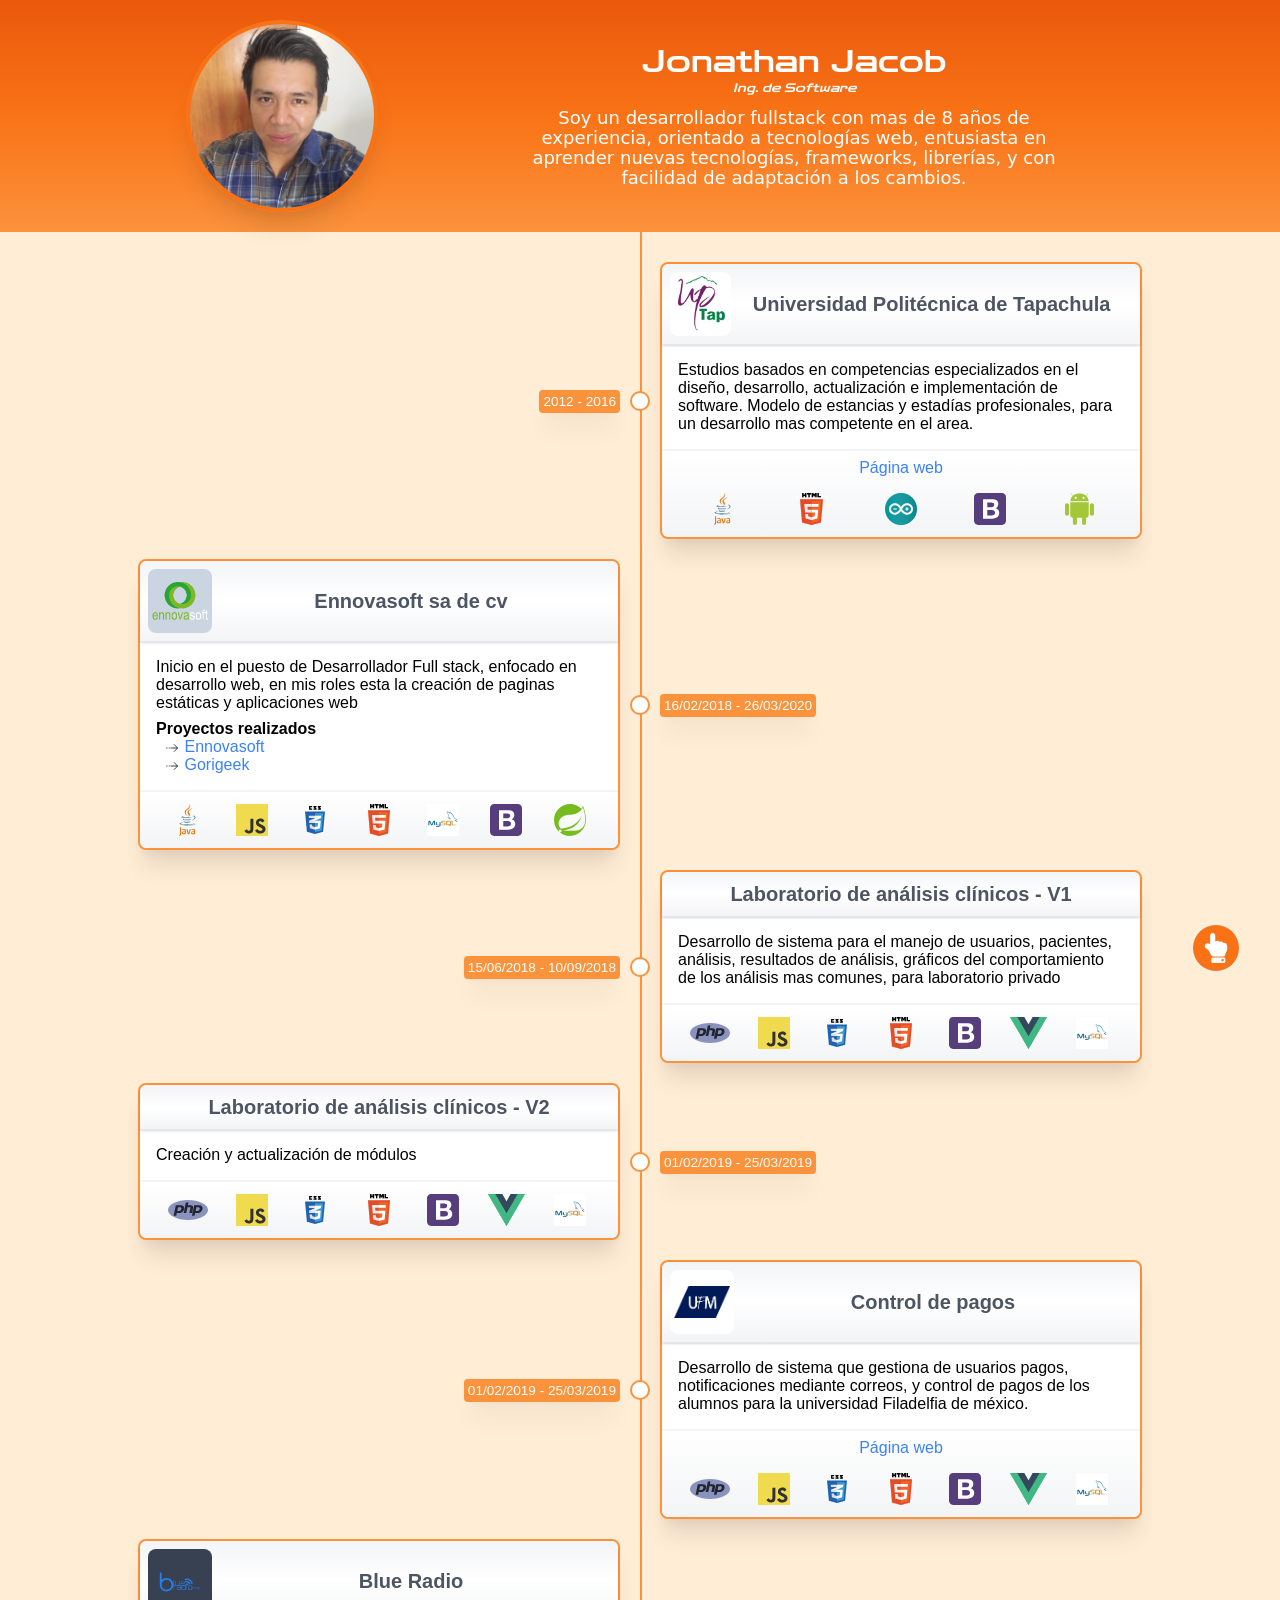
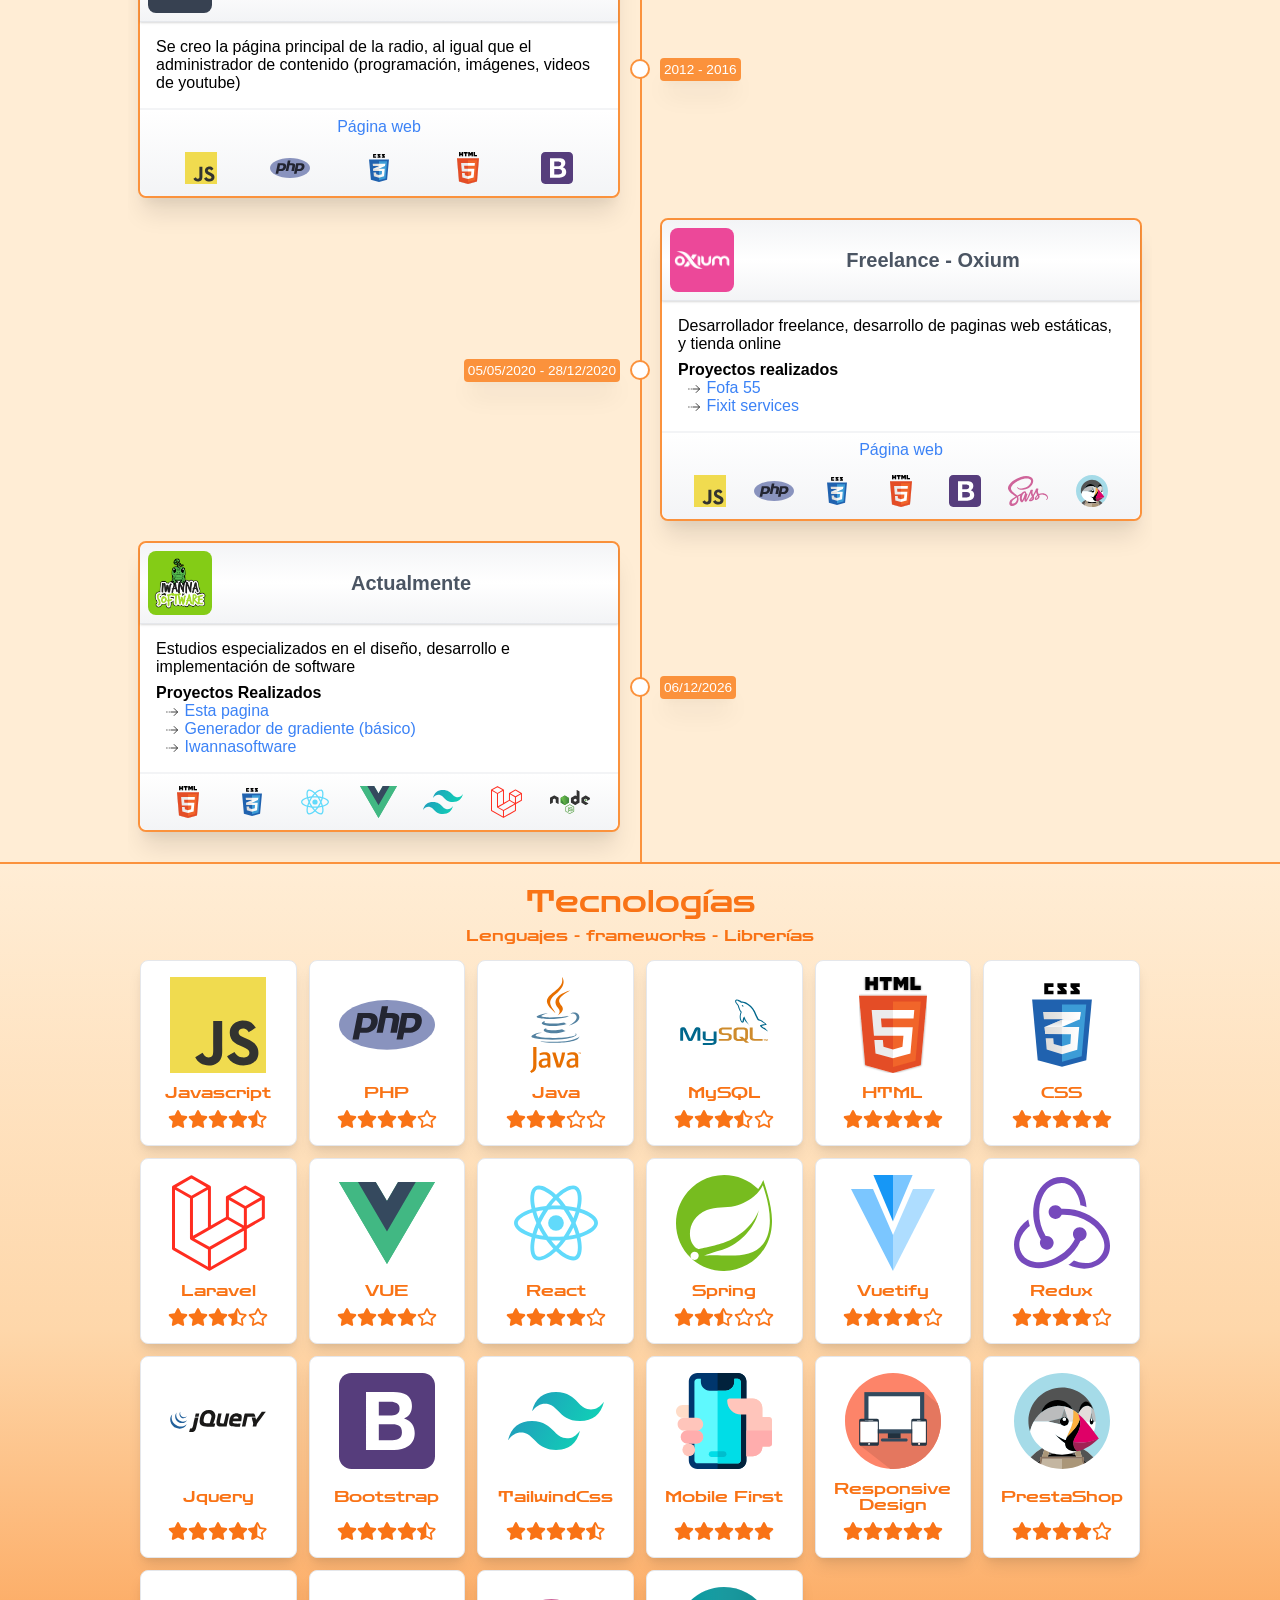
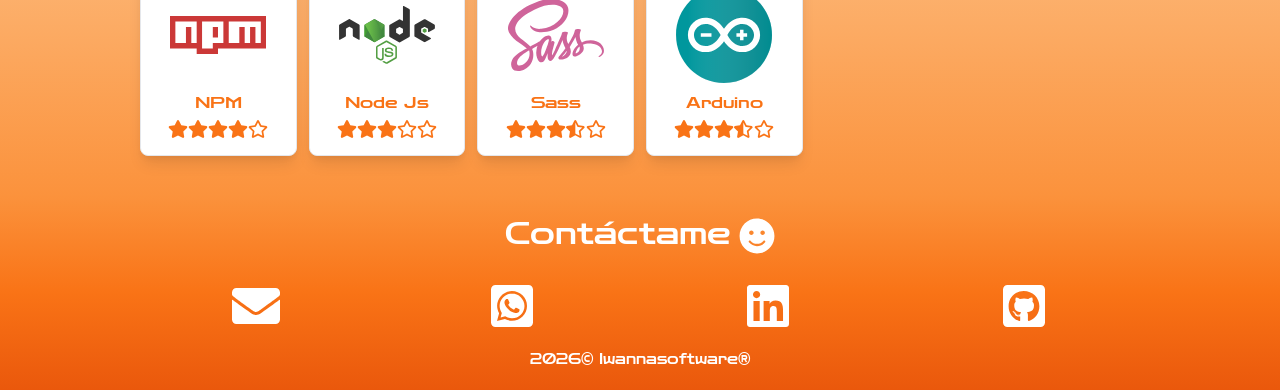
==== commit 7215e4bc: "cambio a gatsby" ====
--- a/index.html
+++ b/index.html
@@ -1 +1,3 @@
-<!doctype html><html lang="en"><head><meta charset="utf-8"/><link rel="shortcut icon" href="/favicon.png" type="image/png"/><meta name="viewport" content="width=device-width,initial-scale=1"/><meta name="theme-color" content="#f26611"/><meta name="author" content="Jonathan Jacob"/><meta name="keywords" content="SOFTWARE WEB DESARROLLADOR PROFESIONAL INGENIERIA"/><meta name="description" content="ing. Jonathan Jacob, my historial académico, laboral, y mi experiencia con ciertas tecnologías, lenguajes de programación, frameworks, herramientas, metodologías..."/><meta property="og:description" content="ing. Jonathan Jacob, my historial académico, laboral, y mi experiencia con ciertas tecnologías, lenguajes de programación, frameworks, herramientas, metodologías..."/><meta property="og:url" content="https://www.jonathan-jacob.tk/"/><meta property="og:type" content="website"/><meta property="og:title" content="Jonathan Jacob"/><meta property="og:image" content="https://www.jonathan-jacob.tk/256x256.png"/><meta property="twitter:description" content="ing. Jonathan Jacob, my historial académico, laboral, y mi experiencia con ciertas tecnologías, lenguajes de programación, frameworks, herramientas, metodologías..."/><meta property="twitter:url" content="https://www.jonathan-jacob.tk/"/><meta property="twitter:card" content="website"/><meta property="twitter:title" content="Jonathan Jacob"/><meta property="twitter:image" content="https://www.jonathan-jacob.tk/256x256.png"/><link rel="apple-touch-icon" sizes="16x16" href="/16x16.png"/><link rel="apple-touch-icon" sizes="32x32" href="/32x32.png"/><link rel="apple-touch-icon" sizes="64x64" href="/64x64.png"/><link rel="apple-touch-icon" sizes="128x128" href="/128x128.png"/><link rel="apple-touch-icon" sizes="256x256" href="/256x256.png"/><link rel="apple-touch-icon" sizes="512x512" href="/512x512.png"/><link rel="apple-touch-icon" sizes="1024x1024" href="/1024x1024.png"/><link rel="manifest" href="/manifest.json"/><title>Jonathan Jacob</title><link href="/static/css/main.49b06ac4.chunk.css" rel="stylesheet"></head><body><noscript>You need to enable JavaScript to run this app.</noscript><div id="root"></div><script>!function(e){function r(r){for(var n,l,f=r[0],i=r[1],p=r[2],c=0,s=[];c<f.length;c++)l=f[c],Object.prototype.hasOwnProperty.call(o,l)&&o[l]&&s.push(o[l][0]),o[l]=0;for(n in i)Object.prototype.hasOwnProperty.call(i,n)&&(e[n]=i[n]);for(a&&a(r);s.length;)s.shift()();return u.push.apply(u,p||[]),t()}function t(){for(var e,r=0;r<u.length;r++){for(var t=u[r],n=!0,f=1;f<t.length;f++){var i=t[f];0!==o[i]&&(n=!1)}n&&(u.splice(r--,1),e=l(l.s=t[0]))}return e}var n={},o={1:0},u=[];function l(r){if(n[r])return n[r].exports;var t=n[r]={i:r,l:!1,exports:{}};return e[r].call(t.exports,t,t.exports,l),t.l=!0,t.exports}l.m=e,l.c=n,l.d=function(e,r,t){l.o(e,r)||Object.defineProperty(e,r,{enumerable:!0,get:t})},l.r=function(e){"undefined"!=typeof Symbol&&Symbol.toStringTag&&Object.defineProperty(e,Symbol.toStringTag,{value:"Module"}),Object.defineProperty(e,"__esModule",{value:!0})},l.t=function(e,r){if(1&r&&(e=l(e)),8&r)return e;if(4&r&&"object"==typeof e&&e&&e.__esModule)return e;var t=Object.create(null);if(l.r(t),Object.defineProperty(t,"default",{enumerable:!0,value:e}),2&r&&"string"!=typeof e)for(var n in e)l.d(t,n,function(r){return e[r]}.bind(null,n));return t},l.n=function(e){var r=e&&e.__esModule?function(){return e.default}:function(){return e};return l.d(r,"a",r),r},l.o=function(e,r){return Object.prototype.hasOwnProperty.call(e,r)},l.p="/";var f=this.webpackJsonpprofile=this.webpackJsonpprofile||[],i=f.push.bind(f);f.push=r,f=f.slice();for(var p=0;p<f.length;p++)r(f[p]);var a=i;t()}([])</script><script src="/static/js/2.de0150f8.chunk.js"></script><script src="/static/js/main.386c3dbb.chunk.js"></script></body></html>+<!DOCTYPE html><html lang="es"><head><meta charSet="utf-8"/><meta http-equiv="x-ua-compatible" content="ie=edge"/><meta name="viewport" content="width=device-width, initial-scale=1, shrink-to-fit=no"/><style data-href="/styles.b572aaf50119402394ae.css" id="gatsby-global-css">/* ! tailwindcss v2.1.2 | MIT License | https://tailwindcss.com */
+
+/*! modern-normalize v1.1.0 | MIT License | https://github.com/sindresorhus/modern-normalize */html{-moz-tab-size:4;-o-tab-size:4;tab-size:4;line-height:1.15;-webkit-text-size-adjust:100%}body{margin:0;font-family:system-ui,-apple-system,Segoe UI,Roboto,Helvetica,Arial,sans-serif,Apple Color Emoji,Segoe UI Emoji}hr{height:0;color:inherit}abbr[title]{-webkit-text-decoration:underline dotted;text-decoration:underline dotted}b,strong{font-weight:bolder}code,kbd,pre,samp{font-family:ui-monospace,SFMono-Regular,Consolas,Liberation Mono,Menlo,monospace;font-size:1em}small{font-size:80%}sub,sup{font-size:75%;line-height:0;position:relative;vertical-align:baseline}sub{bottom:-.25em}sup{top:-.5em}table{text-indent:0;border-color:inherit}button,input,optgroup,select,textarea{font-family:inherit;font-size:100%;line-height:1.15;margin:0}button,select{text-transform:none}button{-webkit-appearance:button}legend{padding:0}progress{vertical-align:baseline}summary{display:list-item}blockquote,dd,dl,figure,h1,h2,h3,h4,h5,h6,hr,p,pre{margin:0}button{background-color:transparent;background-image:none}button:focus{outline:1px dotted;outline:5px auto -webkit-focus-ring-color}fieldset,ol,ul{margin:0;padding:0}ol,ul{list-style:none}html{font-family:ui-sans-serif,system-ui,-apple-system,BlinkMacSystemFont,Segoe UI,Roboto,Helvetica Neue,Arial,Noto Sans,sans-serif,Apple Color Emoji,Segoe UI Emoji,Segoe UI Symbol,Noto Color Emoji;line-height:1.5}body{font-family:inherit;line-height:inherit}*,:after,:before{box-sizing:border-box;border:0 solid #e5e7eb}hr{border-top-width:1px}img{border-style:solid}textarea{resize:vertical}input::-moz-placeholder,textarea::-moz-placeholder{opacity:1;color:#9ca3af}input:-ms-input-placeholder,textarea:-ms-input-placeholder{opacity:1;color:#9ca3af}input::placeholder,textarea::placeholder{opacity:1;color:#9ca3af}button{cursor:pointer}table{border-collapse:collapse}h1,h2,h3,h4,h5,h6{font-size:inherit;font-weight:inherit}a{color:inherit;text-decoration:inherit}button,input,optgroup,select,textarea{padding:0;line-height:inherit;color:inherit}code,kbd,pre,samp{font-family:ui-monospace,SFMono-Regular,Menlo,Monaco,Consolas,Liberation Mono,Courier New,monospace}audio,canvas,embed,iframe,img,object,svg,video{display:block;vertical-align:middle}img,video{max-width:100%;height:auto}.bg-white{--tw-bg-opacity:1;background-color:rgba(255,255,255,var(--tw-bg-opacity))}.bg-gray-700{--tw-bg-opacity:1;background-color:rgba(55,65,81,var(--tw-bg-opacity))}.bg-pink-500{--tw-bg-opacity:1;background-color:rgba(236,72,153,var(--tw-bg-opacity))}.bg-primary-500{--tw-bg-opacity:1;background-color:rgba(249,115,22,var(--tw-bg-opacity))}.bg-blueGray-300{--tw-bg-opacity:1;background-color:rgba(203,213,225,var(--tw-bg-opacity))}.bg-lime-500{--tw-bg-opacity:1;background-color:rgba(132,204,22,var(--tw-bg-opacity))}.inline{display:inline}.flex{display:flex}.table{display:table}.hidden{display:none}.items-center{align-items:center}.justify-center{justify-content:center}.justify-between{justify-content:space-between}.font-sans{font-family:ui-sans-serif,system-ui,-apple-system,BlinkMacSystemFont,Segoe UI,Roboto,Helvetica Neue,Arial,Noto Sans,sans-serif,Apple Color Emoji,Segoe UI Emoji,Segoe UI Symbol,Noto Color Emoji}.font-semibold{font-weight:600}.h-3{height:.75rem}.h-full{height:100%}.text-lg{font-size:1.125rem}.text-lg,.text-xl{line-height:1.75rem}.text-xl{font-size:1.25rem}.text-3xl{font-size:1.875rem;line-height:2.25rem}.leading-5{line-height:1.25rem}.mt-3{margin-top:.75rem}.max-w-xl{max-width:36rem}.px-2{padding-left:.5rem;padding-right:.5rem}.py-4{padding-top:1rem;padding-bottom:1rem}.py-10{padding-top:2.5rem;padding-bottom:2.5rem}.pt-2{padding-top:.5rem}.pl-2{padding-left:.5rem}*{--tw-shadow:0 0 transparent;--tw-ring-inset:var(--tw-empty,/*!*/ /*!*/);--tw-ring-offset-width:0px;--tw-ring-offset-color:#fff;--tw-ring-color:rgba(59,130,246,0.5);--tw-ring-offset-shadow:0 0 transparent;--tw-ring-shadow:0 0 transparent}.text-white{--tw-text-opacity:1;color:rgba(255,255,255,var(--tw-text-opacity))}.w-4{width:1rem}.w-full{width:100%}.transform{--tw-translate-x:0;--tw-translate-y:0;--tw-rotate:0;--tw-skew-x:0;--tw-skew-y:0;--tw-scale-x:1;--tw-scale-y:1;transform:translateX(var(--tw-translate-x)) translateY(var(--tw-translate-y)) rotate(var(--tw-rotate)) skewX(var(--tw-skew-x)) skewY(var(--tw-skew-y)) scaleX(var(--tw-scale-x)) scaleY(var(--tw-scale-y))}.translate-y-0{--tw-translate-y:0px}.translate-y-28{--tw-translate-y:7rem}@-webkit-keyframes spin{to{transform:rotate(1turn)}}@keyframes spin{to{transform:rotate(1turn)}}@-webkit-keyframes ping{75%,to{transform:scale(2);opacity:0}}@keyframes ping{75%,to{transform:scale(2);opacity:0}}@-webkit-keyframes pulse{50%{opacity:.5}}@keyframes pulse{50%{opacity:.5}}@-webkit-keyframes bounce{0%,to{transform:translateY(-25%);-webkit-animation-timing-function:cubic-bezier(.8,0,1,1);animation-timing-function:cubic-bezier(.8,0,1,1)}50%{transform:none;-webkit-animation-timing-function:cubic-bezier(0,0,.2,1);animation-timing-function:cubic-bezier(0,0,.2,1)}}@keyframes bounce{0%,to{transform:translateY(-25%);-webkit-animation-timing-function:cubic-bezier(.8,0,1,1);animation-timing-function:cubic-bezier(.8,0,1,1)}50%{transform:none;-webkit-animation-timing-function:cubic-bezier(0,0,.2,1);animation-timing-function:cubic-bezier(0,0,.2,1)}}@font-face{font-family:ZenDots;src:url(/static/ZenDots-f8bb133a13b74ede9167eb349aabe5b9.ttf);font-display:fallback}#___gatsby,#gatsby-focus-wrapper,body,html{min-height:100vh}#gatsby-focus-wrapper{font-family:ZenDots;--tw-bg-opacity:1;background-color:rgba(255,237,213,var(--tw-bg-opacity));display:flex;flex-direction:column}.size__container{margin-right:auto;margin-left:auto}@media (min-width:640px){.size__container{max-width:640px}}@media (min-width:768px){.size__container{max-width:768px}}@media (min-width:1024px){.size__container{max-width:1024px}}@media (min-width:1280px){.size__container{max-width:1280px}}@media (min-width:1536px){.size__container{max-width:1536px}}.size__container{width:100%;max-width:24rem}@media (min-width:640px){.size__container{max-width:36rem}}@media (min-width:768px){.size__container{max-width:36rem}}@media (min-width:1024px){.size__container{max-width:48rem}}@media (min-width:1280px){.size__container{max-width:64rem}}@media (min-width:1536px){.size__container{max-width:80rem}}button{outline:none!important}footer{background-image:linear-gradient(0deg,var(--tw-gradient-stops));--tw-gradient-from:#ea580c;--tw-gradient-stops:var(--tw-gradient-from),var(--tw-gradient-to,rgba(234,88,12,0));--tw-gradient-stops:var(--tw-gradient-from),#f97316,var(--tw-gradient-to,rgba(249,115,22,0));--tw-gradient-to:#fb923c;margin-top:auto;--tw-text-opacity:1;color:rgba(255,255,255,var(--tw-text-opacity));padding-top:1.25rem;padding-bottom:1.25rem}footer .title{margin-bottom:1.75rem;text-align:center}footer .title label{font-size:1.875rem;line-height:2.25rem}footer .title label .icon{font-size:2.25rem;line-height:2.5rem;margin-left:.5rem}footer .title label .show__hover{display:none}footer .title label .hide__hover,footer .title label:hover .show__hover{display:inline}footer .title label:hover .hide__hover{display:none}footer .social__networks{display:flex;align-items:center;justify-content:space-around;font-size:3rem;line-height:1;--tw-text-opacity:1;color:rgba(255,255,255,var(--tw-text-opacity))}footer .social__networks a{transition-property:all;transition-timing-function:cubic-bezier(.4,0,.2,1);transition-duration:.15s;transition-duration:.3s;--tw-translate-x:0;--tw-translate-y:0;--tw-rotate:0;--tw-skew-x:0;--tw-skew-y:0;transform:translateX(var(--tw-translate-x)) translateY(var(--tw-translate-y)) rotate(var(--tw-rotate)) skewX(var(--tw-skew-x)) skewY(var(--tw-skew-y)) scaleX(var(--tw-scale-x)) scaleY(var(--tw-scale-y));--tw-scale-x:1;--tw-scale-y:1}footer .social__networks a:hover{--tw-scale-x:1.25;--tw-scale-y:1.25;--tw-shadow:0 20px 25px -5px rgba(0,0,0,0.1),0 10px 10px -5px rgba(0,0,0,0.04);box-shadow:var(--tw-ring-offset-shadow,0 0 transparent),var(--tw-ring-shadow,0 0 transparent),var(--tw-shadow)}footer .copy{font-size:.875rem;line-height:1.25rem;margin-top:1.25rem;text-align:center}.up__page__container{display:flex;position:fixed;z-index:10;height:2.5rem;width:2.5rem}@media (min-width:768px){.up__page__container{height:3rem;width:3rem}}@media (min-width:1536px){.up__page__container{height:3.5rem;width:3.5rem}}.up__page__container{right:1rem;bottom:1.5rem}@media (min-width:768px){.up__page__container{right:2rem}}@media (min-width:1280px){.up__page__container{right:2.5rem;bottom:2.5rem}}@media (min-width:1536px){.up__page__container{right:3.5rem;bottom:3.5rem}}.up__page__container{--tw-border-opacity:1;border-color:rgba(243,244,246,var(--tw-border-opacity));border-radius:9999px;border-width:1px;cursor:pointer;--tw-bg-opacity:1;background-color:rgba(249,115,22,var(--tw-bg-opacity))}.dark .up__page__container{--tw-bg-opacity:1;background-color:rgba(51,65,85,var(--tw-bg-opacity))}.up__page__container{transition-property:all;transition-timing-function:cubic-bezier(.4,0,.2,1);transition-duration:.15s;transition-duration:.5s}.up__page__icon{font-size:1.5rem;line-height:2rem;margin:auto;--tw-text-opacity:1;color:rgba(255,255,255,var(--tw-text-opacity))}@media (min-width:1280px){.up__page__icon{font-size:1.875rem;line-height:2.25rem}}.up__page__icon{--tw-translate-x:0;--tw-translate-y:0;--tw-rotate:0;--tw-skew-x:0;--tw-skew-y:0;transform:translateX(var(--tw-translate-x)) translateY(var(--tw-translate-y)) rotate(var(--tw-rotate)) skewX(var(--tw-skew-x)) skewY(var(--tw-skew-y)) scaleX(var(--tw-scale-x)) scaleY(var(--tw-scale-y));--tw-scale-x:1;--tw-scale-y:1}.up__page__icon:hover{--tw-scale-x:1.25;--tw-scale-y:1.25}.up__page__icon{transition-property:all;transition-timing-function:cubic-bezier(.4,0,.2,1);transition-duration:.15s;transition-duration:.3s}.header__container{background-image:linear-gradient(180deg,var(--tw-gradient-stops));--tw-gradient-from:#ea580c;--tw-gradient-stops:var(--tw-gradient-from),var(--tw-gradient-to,rgba(234,88,12,0));--tw-gradient-stops:var(--tw-gradient-from),#f97316,var(--tw-gradient-to,rgba(249,115,22,0));--tw-gradient-to:#fb923c;padding-top:1.25rem;padding-bottom:1.25rem;transition-property:background-color,border-color,color,fill,stroke;transition-timing-function:cubic-bezier(.4,0,.2,1);transition-duration:.15s;transition-duration:.5s}.header__button{font-size:2.25rem;line-height:2.5rem;position:absolute;--tw-text-opacity:1;color:rgba(255,255,255,var(--tw-text-opacity));z-index:10;top:.5rem;--tw-drop-shadow:drop-shadow(0 20px 13px rgba(0,0,0,0.03)) drop-shadow(0 8px 5px rgba(0,0,0,0.08))}@media (min-width:1024px){.header__button{top:1.25rem}}.header__button{right:.75rem}@media (min-width:1024px){.header__button{right:2.5rem}}@media (min-width:1280px){.header__button{right:8rem}}@media (min-width:1536px){.header__button{right:15rem}}.header__content{position:relative;top:0;right:0;bottom:0;left:0;display:flex;flex-direction:column;align-items:center;justify-content:space-around}@media (min-width:640px){.header__content{flex-direction:row}}.header__content{background-color:transparent;height:100%;width:100%}.header__content__img{border-radius:9999px;--tw-shadow:0 20px 25px -5px rgba(0,0,0,0.1),0 10px 10px -5px rgba(0,0,0,0.04);box-shadow:var(--tw-ring-offset-shadow,0 0 transparent),var(--tw-ring-shadow,0 0 transparent),var(--tw-shadow);--tw-border-opacity:1;border-color:rgba(249,115,22,var(--tw-border-opacity));border-width:4px;height:9rem;width:9rem}@media (min-width:640px){.header__content__img{height:10rem;width:10rem}}@media (min-width:768px){.header__content__img{height:11rem;width:11rem}}@media (min-width:1024px){.header__content__img{height:12rem;width:12rem}}.header__content .name{padding-left:.75rem;padding-right:.75rem;text-align:center;--tw-text-opacity:1;color:rgba(255,255,255,var(--tw-text-opacity))}.header__content .name h2{font-size:1.875rem;line-height:2.25rem}.header__content .name h1{font-size:.75rem;line-height:1rem;font-style:italic}.card__event__container{--tw-bg-opacity:1;background-color:rgba(255,255,255,var(--tw-bg-opacity));--tw-shadow:0 20px 25px -5px rgba(0,0,0,0.1),0 10px 10px -5px rgba(0,0,0,0.04);box-shadow:var(--tw-ring-offset-shadow,0 0 transparent),var(--tw-ring-shadow,0 0 transparent),var(--tw-shadow);width:100%;--tw-border-opacity:1;border-color:rgba(251,146,60,var(--tw-border-opacity));border-radius:.5rem;border-width:2px}.card__event__container a{--tw-text-opacity:1;color:rgba(59,130,246,var(--tw-text-opacity))}.card__event__container a:hover{text-decoration:underline}.card__event__header{background-image:linear-gradient(180deg,var(--tw-gradient-stops));--tw-gradient-from:#f3f4f6;--tw-gradient-stops:var(--tw-gradient-from),var(--tw-gradient-to,rgba(243,244,246,0));--tw-gradient-stops:var(--tw-gradient-from),#fff,var(--tw-gradient-to,hsla(0,0%,100%,0));--tw-gradient-to:#f3f4f6;padding:.5rem;--tw-text-opacity:1;color:rgba(75,85,99,var(--tw-text-opacity));font-weight:700;font-size:1.25rem;line-height:1.75rem;text-align:center;border-top-left-radius:.5rem;border-top-right-radius:.5rem;border-bottom-width:1px;--tw-shadow:0 1px 3px 0 rgba(0,0,0,0.1),0 1px 2px 0 rgba(0,0,0,0.06);box-shadow:var(--tw-ring-offset-shadow,0 0 transparent),var(--tw-ring-shadow,0 0 transparent),var(--tw-shadow)}.card__event__header__date{margin-top:-1.5rem}@media (min-width:768px){.card__event__header__date{display:none}}.card__event__header__date span{--tw-bg-opacity:1;background-color:rgba(251,146,60,var(--tw-bg-opacity));border-radius:.25rem;font-size:.875rem;line-height:1.25rem;padding-left:.5rem;padding-right:.5rem;--tw-text-opacity:1;color:rgba(255,255,255,var(--tw-text-opacity))}.card__event__header__content{display:flex;align-items:center;justify-content:space-between}.card__event__logo{height:4rem;width:4rem;border-radius:.5rem;padding:.25rem;-o-object-fit:scale-down;object-fit:scale-down}.card__event__title{text-align:center;width:100%}.card__event__body{padding:1rem}.card__event__body .links{padding-top:.5rem}.card__event__body .links .title{font-weight:600}.card__event__body .links a{padding-left:.75rem}.card__event__footer{--tw-border-opacity:1;border-color:rgba(243,244,246,var(--tw-border-opacity));border-bottom-right-radius:.5rem;border-bottom-left-radius:.5rem;border-top-width:2px;padding:.5rem 1rem;background-image:linear-gradient(0deg,var(--tw-gradient-stops));--tw-gradient-from:#f3f4f6;--tw-gradient-stops:var(--tw-gradient-from),var(--tw-gradient-to,rgba(243,244,246,0));--tw-gradient-to:#fff}.card__event__footer .icons{display:flex;flex-wrap:wrap;justify-content:space-around;padding-top:.25rem;padding-bottom:.25rem}.card__event__footer .icons img{cursor:pointer;height:2rem;-o-object-fit:scale-down;object-fit:scale-down;width:2.5rem;--tw-translate-x:0;--tw-translate-y:0;--tw-rotate:0;--tw-skew-x:0;--tw-skew-y:0;--tw-scale-x:1;--tw-scale-y:1;transform:translateX(var(--tw-translate-x)) translateY(var(--tw-translate-y)) rotate(var(--tw-rotate)) skewX(var(--tw-skew-x)) skewY(var(--tw-skew-y)) scaleX(var(--tw-scale-x)) scaleY(var(--tw-scale-y));transition-property:all;transition-timing-function:cubic-bezier(.4,0,.2,1);transition-duration:.15s;transition-duration:.3s}.card__event__footer .icons img:hover{--tw-scale-x:1.25;--tw-scale-y:1.25;--tw-translate-y:-0.25rem}.card__event__footer .links{padding-bottom:.75rem;text-align:center}.date-container.alt-evts{--tw-shadow:0 20px 25px -5px rgba(0,0,0,0.1),0 10px 10px -5px rgba(0,0,0,0.04);box-shadow:var(--tw-ring-offset-shadow,0 0 transparent),var(--tw-ring-shadow,0 0 transparent),var(--tw-shadow)}.technologies__container{padding-top:1.25rem;padding-bottom:2.5rem;background-image:linear-gradient(180deg,var(--tw-gradient-stops));--tw-gradient-from:#ffedd5;--tw-gradient-stops:var(--tw-gradient-from),var(--tw-gradient-to,rgba(255,237,213,0));--tw-gradient-stops:var(--tw-gradient-from),#fed7aa,var(--tw-gradient-to,rgba(254,215,170,0));--tw-gradient-to:#fb923c}.dark .technologies__container{--tw-gradient-from:#334155;--tw-gradient-stops:var(--tw-gradient-from),var(--tw-gradient-to,rgba(51,65,85,0));--tw-gradient-stops:var(--tw-gradient-from),#1e293b,var(--tw-gradient-to,rgba(30,41,59,0));--tw-gradient-to:#0f172a}.technologies__container{--tw-text-opacity:1;color:rgba(249,115,22,var(--tw-text-opacity))}.dark .technologies__container{--tw-text-opacity:1;color:rgba(234,88,12,var(--tw-text-opacity))}.technologies__container{--tw-border-opacity:1;border-color:rgba(251,146,60,var(--tw-border-opacity));border-top-width:2px}.technologies__title{font-size:1.875rem;line-height:2.25rem;text-align:center}.technologies__subtitle{padding-top:.25rem;padding-bottom:.75rem;text-align:center}.technologies__card__container{display:grid;gap:.75rem;grid-template-columns:repeat(2,minmax(0,1fr))}@media (min-width:640px){.technologies__card__container{grid-template-columns:repeat(4,minmax(0,1fr))}}@media (min-width:1024px){.technologies__card__container{grid-template-columns:repeat(5,minmax(0,1fr))}}@media (min-width:1280px){.technologies__card__container{grid-template-columns:repeat(6,minmax(0,1fr))}}@media (min-width:1536px){.technologies__card__container{grid-template-columns:repeat(8,minmax(0,1fr))}}.technologies__card__container{padding-left:.75rem;padding-right:.75rem}.technologies__card__container .card{--tw-bg-opacity:1;background-color:rgba(255,255,255,var(--tw-bg-opacity))}.dark .technologies__card__container .card{--tw-bg-opacity:1;background-color:rgba(209,213,219,var(--tw-bg-opacity))}.technologies__card__container .card{padding:1rem .5rem .75rem;--tw-translate-x:0;--tw-translate-y:0;--tw-rotate:0;--tw-skew-x:0;--tw-skew-y:0;--tw-scale-x:1;--tw-scale-y:1;transform:translateX(var(--tw-translate-x)) translateY(var(--tw-translate-y)) rotate(var(--tw-rotate)) skewX(var(--tw-skew-x)) skewY(var(--tw-skew-y)) scaleX(var(--tw-scale-x)) scaleY(var(--tw-scale-y));--tw-scale-x:.95;--tw-scale-y:.95}.technologies__card__container .card:hover{--tw-scale-x:.95;--tw-scale-y:.95}.technologies__card__container .card{transition-property:all;transition-timing-function:cubic-bezier(.4,0,.2,1);transition-duration:.15s;transition-duration:.3s}@media (min-width:768px){.technologies__card__container .card{--tw-scale-x:1;--tw-scale-y:1}}.technologies__card__container .card,.technologies__card__container .card:hover{--tw-shadow:0 0 transparent;box-shadow:var(--tw-ring-offset-shadow,0 0 transparent),var(--tw-ring-shadow,0 0 transparent),var(--tw-shadow)}@media (min-width:768px){.technologies__card__container .card{--tw-shadow:0 10px 15px -3px rgba(0,0,0,0.1),0 4px 6px -2px rgba(0,0,0,0.05);box-shadow:var(--tw-ring-offset-shadow,0 0 transparent),var(--tw-ring-shadow,0 0 transparent),var(--tw-shadow)}}.technologies__card__container .card{border-radius:.5rem;border-width:1px;display:flex;flex-direction:column;align-items:center;justify-content:space-between}.technologies__card__container .card .image{height:6rem;margin-bottom:.5rem;width:6rem}.technologies__card__container .card .image img{height:100%;-o-object-fit:contain;object-fit:contain;width:100%}.technologies__card__container .card label{line-height:1rem;margin-top:.25rem;margin-bottom:.25rem;text-align:center}</style><meta name="generator" content="Gatsby 3.4.0"/><title data-react-helmet="true">Home</title><meta data-react-helmet="true" name="description" content="ing. Jonathan Jacob, my historial académico, laboral, y mi experiencia con ciertas tecnologías, lenguajes de programación, frameworks, herramientas, metodologías..."/><meta data-react-helmet="true" property="og:title" content="Home"/><meta data-react-helmet="true" property="og:description" content="ing. Jonathan Jacob, my historial académico, laboral, y mi experiencia con ciertas tecnologías, lenguajes de programación, frameworks, herramientas, metodologías..."/><meta data-react-helmet="true" property="og:type" content="website"/><meta data-react-helmet="true" name="twitter:card" content="summary"/><meta data-react-helmet="true" name="twitter:creator" content="Jonathan Jacob"/><meta data-react-helmet="true" name="twitter:title" content="Home"/><meta data-react-helmet="true" name="twitter:description" content="ing. Jonathan Jacob, my historial académico, laboral, y mi experiencia con ciertas tecnologías, lenguajes de programación, frameworks, herramientas, metodologías..."/><style>.gatsby-image-wrapper{position:relative;overflow:hidden}.gatsby-image-wrapper img{bottom:0;height:100%;left:0;margin:0;max-width:none;padding:0;position:absolute;right:0;top:0;width:100%;object-fit:cover}.gatsby-image-wrapper [data-main-image]{opacity:0;transform:translateZ(0);transition:opacity .25s linear;will-change:opacity}.gatsby-image-wrapper-constrained{display:inline-block}</style><noscript><style>.gatsby-image-wrapper noscript [data-main-image]{opacity:1!important}.gatsby-image-wrapper [data-placeholder-image]{opacity:0!important}</style></noscript><script type="module">const e="undefined"!=typeof HTMLImageElement&&"loading"in HTMLImageElement.prototype;e&&document.body.addEventListener("load",(function(e){if(void 0===e.target.dataset.mainImage)return;if(void 0===e.target.dataset.gatsbyImageSsr)return;const t=e.target;let a=null,n=t;for(;null===a&&n;)void 0!==n.parentNode.dataset.gatsbyImageWrapper&&(a=n.parentNode),n=n.parentNode;const o=a.querySelector("[data-placeholder-image]"),r=new Image;r.src=t.currentSrc,r.decode().catch((()=>{})).then((()=>{t.style.opacity=1,o&&(o.style.opacity=0,o.style.transition="opacity 500ms linear")}))}),!0);</script><link rel="icon" href="/favicon-32x32.png?v=ea8261c7cb27f39095f1ec142cdc719b" type="image/png"/><link rel="manifest" href="/manifest.webmanifest" crossorigin="anonymous"/><meta name="theme-color" content="#f26611"/><link rel="apple-touch-icon" sizes="48x48" href="/src/images/48x48.png?v=ea8261c7cb27f39095f1ec142cdc719b"/><link rel="apple-touch-icon" sizes="72x72" href="/src/images/72x72.png?v=ea8261c7cb27f39095f1ec142cdc719b"/><link rel="apple-touch-icon" sizes="96x96" href="/src/images/96x96.png?v=ea8261c7cb27f39095f1ec142cdc719b"/><link rel="apple-touch-icon" sizes="144x144" href="/src/images/144x144.png?v=ea8261c7cb27f39095f1ec142cdc719b"/><link rel="apple-touch-icon" sizes="192x192" href="/src/images/192x192.png?v=ea8261c7cb27f39095f1ec142cdc719b"/><link rel="apple-touch-icon" sizes="256x256" href="/src/images/256x256.png?v=ea8261c7cb27f39095f1ec142cdc719b"/><link rel="apple-touch-icon" sizes="384x384" href="/src/images/384x384.png?v=ea8261c7cb27f39095f1ec142cdc719b"/><link rel="apple-touch-icon" sizes="512x512" href="/src/images/512x512.png?v=ea8261c7cb27f39095f1ec142cdc719b"/><link rel="apple-touch-icon" sizes="1024x1024" href="/src/images/1024x1024.png?v=ea8261c7cb27f39095f1ec142cdc719b"/><link as="script" rel="preload" href="/webpack-runtime-3270c04cb6755cd3f90f.js"/><link as="script" rel="preload" href="/framework-89ddeb149991009fa125.js"/><link as="script" rel="preload" href="/app-26ff8e8d0d99dea0d72d.js"/><link as="script" rel="preload" href="/1bfc9850-5f99473189587e4cf2e6.js"/><link as="script" rel="preload" href="/59148149-10b4ff390a5d7f26422e.js"/><link as="script" rel="preload" href="/commons-2e1fce3b869ff64e8b83.js"/><link as="script" rel="preload" href="/component---src-pages-index-js-c8bae054510cda06f279.js"/><link as="fetch" rel="preload" href="/page-data/index/page-data.json" crossorigin="anonymous"/><link as="fetch" rel="preload" href="/page-data/sq/d/63159454.json" crossorigin="anonymous"/><link as="fetch" rel="preload" href="/page-data/app-data.json" crossorigin="anonymous"/></head><body><div id="___gatsby"><div style="outline:none" tabindex="-1" id="gatsby-focus-wrapper"><main><div class="header__container"><div class="header__content size__container"><img src="/static/jacob-2745bf15bed005abd8bd80e2f783dfca.jpg" alt="" class="header__content__img" height="200" width="200"/><div class="name"><h2>Jonathan Jacob</h2><h1>Ing. de Software</h1><p class="font-sans text-lg max-w-xl leading-5 mt-3">Soy un desarrollador fullstack con mas de<!-- --> <!-- -->3<!-- --> años de experiencia, orientado a tecnologías web, entusiasta en aprender nuevas tecnologías, frameworks, librerías, y con facilidad de adaptación a los cambios.</p></div></div></div><div class="size__container"><div class="sc-dkPtyc gnliEL timeline overflow-wrapper"><div class="sc-hKwCoD gjouQs timeline container alt-evts"><div class="sc-gsDJrp kiGiha events"><div class="sc-egiSv iYaLrc event text-event alt-evts"><div class="sc-bqiQRQ hUhAjW date-col alt-evts"><div class="sc-jrQzUz enWSfS date-container alt-evts"><time class="sc-kDThTU jbqaSx date">2012 - 2016</time></div></div><div class="sc-ksdxAp fdYigH marker-col alt-evts"><span class="sc-iqsfdx eHwKjx marker"></span></div><div class="sc-hBURRC bfcEnS card-col alt-evts"><div class="card__event__container"><div class="sc-jRQAMF text-atom"><span class="markdown"></span></div><div class="card__event__header "><div class="card__event__header__date"><span>2012 - 2016</span></div><div class="card__event__header__content"><img src="/static/uptap-6f43eca095d2baaf905d7538105c80bd.png" alt="Universidad Politécnica de Tapachula" class="card__event__logo bg-white"/><div class="card__event__title">Universidad Politécnica de Tapachula</div></div></div><div class="card__event__body"><p>Estudios basados en competencias especializados en el diseño, desarrollo, actualización e implementación de software. Modelo de estancias y estadías profesionales, para un desarrollo mas competente en el area.</p></div><div class="card__event__footer"><div class="links"><a href="http://uptapachula.edu.mx/page/" target="_blank" rel="noreferrer" alt="#uptap">Página web</a></div><div class="icons"><img src="[data-uri]" alt="0"/><img src="[data-uri]" alt="1"/><img src="[data-uri]" alt="2"/><img src="[data-uri]" alt="3"/><img src="[data-uri]" alt="4"/></div></div></div></div></div><div class="sc-egiSv iYaLrc event text-event alt-evts"><div class="sc-bqiQRQ hUhAjW date-col alt-evts"><div class="sc-jrQzUz enWSfS date-container alt-evts"><time class="sc-kDThTU jbqaSx date">16/02/2018 - 26/03/2020</time></div></div><div class="sc-ksdxAp fdYigH marker-col alt-evts"><span class="sc-iqsfdx eHwKjx marker"></span></div><div class="sc-hBURRC bfcEnS card-col alt-evts"><div class="card__event__container"><div class="sc-jRQAMF text-atom"><span class="markdown"></span></div><div class="card__event__header "><div class="card__event__header__date"><span>16/02/2018 - 26/03/2020</span></div><div class="card__event__header__content"><img src="[data-uri]" alt="Ennovasoft sa de cv" class="card__event__logo bg-blueGray-300"/><div class="card__event__title">Ennovasoft sa de cv</div></div></div><div class="card__event__body"><p>Inicio en el puesto de Desarrollador Full stack, enfocado en desarrollo web, en mis roles esta la creación de paginas estáticas y aplicaciones web</p><ul class="pt-2"><li class="font-semibold">Proyectos realizados</li><li><a href="http://ennovasoft.com/" target="_blank" rel="noreferrer" class="pl-2"><img src="[data-uri]" alt="" class="inline w-4 h-3"/> <!-- -->Ennovasoft</a></li><li><a href="http://gorigeek.com/" target="_blank" rel="noreferrer" class="pl-2"><img src="[data-uri]" alt="" class="inline w-4 h-3"/> <!-- -->Gorigeek</a></li></ul></div><div class="card__event__footer"><div class="icons"><img src="[data-uri]" alt="0"/><img src="[data-uri]" alt="1"/><img src="[data-uri]" alt="2"/><img src="[data-uri]" alt="3"/><img src="[data-uri]" alt="4"/><img src="[data-uri]" alt="5"/><img src="[data-uri]" alt="6"/></div></div></div></div></div><div class="sc-egiSv iYaLrc event text-event alt-evts"><div class="sc-bqiQRQ hUhAjW date-col alt-evts"><div class="sc-jrQzUz enWSfS date-container alt-evts"><time class="sc-kDThTU jbqaSx date">15/06/2018 - 10/09/2018</time></div></div><div class="sc-ksdxAp fdYigH marker-col alt-evts"><span class="sc-iqsfdx eHwKjx marker"></span></div><div class="sc-hBURRC bfcEnS card-col alt-evts"><div class="card__event__container"><div class="sc-jRQAMF text-atom"><span class="markdown"></span></div><div class="card__event__header "><div class="card__event__header__date"><span>15/06/2018 - 10/09/2018</span></div><div class="card__event__header__content"><div class="card__event__title">Laboratorio de análisis clínicos - V1</div></div></div><div class="card__event__body"><p>Desarrollo de sistema para el manejo de usuarios, pacientes, análisis, resultados de análisis, gráficos del comportamiento de los análisis mas comunes, para laboratorio privado</p></div><div class="card__event__footer"><div class="icons"><img src="[data-uri]" alt="0"/><img src="[data-uri]" alt="1"/><img src="[data-uri]" alt="2"/><img src="[data-uri]" alt="3"/><img src="[data-uri]" alt="4"/><img src="[data-uri]" alt="5"/><img src="[data-uri]" alt="6"/></div></div></div></div></div><div class="sc-egiSv iYaLrc event text-event alt-evts"><div class="sc-bqiQRQ hUhAjW date-col alt-evts"><div class="sc-jrQzUz enWSfS date-container alt-evts"><time class="sc-kDThTU jbqaSx date">01/02/2019 - 25/03/2019</time></div></div><div class="sc-ksdxAp fdYigH marker-col alt-evts"><span class="sc-iqsfdx eHwKjx marker"></span></div><div class="sc-hBURRC bfcEnS card-col alt-evts"><div class="card__event__container"><div class="sc-jRQAMF text-atom"><span class="markdown"></span></div><div class="card__event__header "><div class="card__event__header__date"><span>01/02/2019 - 25/03/2019</span></div><div class="card__event__header__content"><div class="card__event__title">Laboratorio de análisis clínicos - V2</div></div></div><div class="card__event__body"><p>Creación y actualización de módulos</p></div><div class="card__event__footer"><div class="icons"><img src="[data-uri]" alt="0"/><img src="[data-uri]" alt="1"/><img src="[data-uri]" alt="2"/><img src="[data-uri]" alt="3"/><img src="[data-uri]" alt="4"/><img src="[data-uri]" alt="5"/><img src="[data-uri]" alt="6"/></div></div></div></div></div><div class="sc-egiSv iYaLrc event text-event alt-evts"><div class="sc-bqiQRQ hUhAjW date-col alt-evts"><div class="sc-jrQzUz enWSfS date-container alt-evts"><time class="sc-kDThTU jbqaSx date">01/02/2019 - 25/03/2019</time></div></div><div class="sc-ksdxAp fdYigH marker-col alt-evts"><span class="sc-iqsfdx eHwKjx marker"></span></div><div class="sc-hBURRC bfcEnS card-col alt-evts"><div class="card__event__container"><div class="sc-jRQAMF text-atom"><span class="markdown"></span></div><div class="card__event__header "><div class="card__event__header__date"><span>01/02/2019 - 25/03/2019</span></div><div class="card__event__header__content"><img src="/static/ufm-d12cdd442c8501705f9785a101f14c0c.png" alt="universidad filadelfia de méxico" class="card__event__logo bg-white"/><div class="card__event__title">Control de pagos</div></div></div><div class="card__event__body"><p>Desarrollo de sistema que gestiona de usuarios pagos, notificaciones mediante correos, y control de pagos de los alumnos para la universidad Filadelfia de méxico.</p></div><div class="card__event__footer"><div class="links"><a href="https://universidadfiladelfia.edu.mx/" target="_blank" rel="noopener noreferrer">Página web</a></div><div class="icons"><img src="[data-uri]" alt="0"/><img src="[data-uri]" alt="1"/><img src="[data-uri]" alt="2"/><img src="[data-uri]" alt="3"/><img src="[data-uri]" alt="4"/><img src="[data-uri]" alt="5"/><img src="[data-uri]" alt="6"/></div></div></div></div></div><div class="sc-egiSv iYaLrc event text-event alt-evts"><div class="sc-bqiQRQ hUhAjW date-col alt-evts"><div class="sc-jrQzUz enWSfS date-container alt-evts"><time class="sc-kDThTU jbqaSx date">2012 - 2016</time></div></div><div class="sc-ksdxAp fdYigH marker-col alt-evts"><span class="sc-iqsfdx eHwKjx marker"></span></div><div class="sc-hBURRC bfcEnS card-col alt-evts"><div class="card__event__container"><div class="sc-jRQAMF text-atom"><span class="markdown"></span></div><div class="card__event__header "><div class="card__event__header__date"><span>2012 - 2016</span></div><div class="card__event__header__content"><img src="[data-uri]" alt="Universidad Politécnica de Tapachula" class="card__event__logo bg-gray-700"/><div class="card__event__title">Blue Radio</div></div></div><div class="card__event__body"><p>Se creo la página principal de la radio, al igual que el administrador de contenido (programación, imágenes, videos de youtube)</p></div><div class="card__event__footer"><div class="links"><a href="http://blueradio.com.mx/" target="_blank" rel="noreferrer" alt="blue radio">Página web</a></div><div class="icons"><img src="[data-uri]" alt="0"/><img src="[data-uri]" alt="1"/><img src="[data-uri]" alt="2"/><img src="[data-uri]" alt="3"/><img src="[data-uri]" alt="4"/></div></div></div></div></div><div class="sc-egiSv iYaLrc event text-event alt-evts"><div class="sc-bqiQRQ hUhAjW date-col alt-evts"><div class="sc-jrQzUz enWSfS date-container alt-evts"><time class="sc-kDThTU jbqaSx date">05/05/2020 - 28/12/2020</time></div></div><div class="sc-ksdxAp fdYigH marker-col alt-evts"><span class="sc-iqsfdx eHwKjx marker"></span></div><div class="sc-hBURRC bfcEnS card-col alt-evts"><div class="card__event__container"><div class="sc-jRQAMF text-atom"><span class="markdown"></span></div><div class="card__event__header "><div class="card__event__header__date"><span>05/05/2020 - 28/12/2020</span></div><div class="card__event__header__content"><img src="/static/oxium-46316df7745d7ddc8283e2c718b407d9.png" alt="oxium mx" class="card__event__logo bg-pink-500"/><div class="card__event__title">Freelance - Oxium</div></div></div><div class="card__event__body"><p>Desarrollador freelance, desarrollo de paginas web estáticas, y tienda online</p><ul class="pt-2"><li class="font-semibold">Proyectos realizados</li><li><a href="https://sofa55.com.mx/" target="_blank" rel="noreferrer" class="pl-2"><img src="[data-uri]" alt="" class="inline w-4 h-3"/> <!-- -->Fofa 55</a></li><li><a href="http://fixit-services.com/" target="_blank" rel="noreferrer" class="pl-2"><img src="[data-uri]" alt="" class="inline w-4 h-3"/> <!-- -->Fixit services</a></li></ul></div><div class="card__event__footer"><div class="links"><a href="https://oxium.mx/" target="_blank" rel="noopener noreferrer">Página web</a></div><div class="icons"><img src="[data-uri]" alt="0"/><img src="[data-uri]" alt="1"/><img src="[data-uri]" alt="2"/><img src="[data-uri]" alt="3"/><img src="[data-uri]" alt="4"/><img src="[data-uri]" alt="5"/><img src="/static/prestashop-1ac21b27b0e38dcfdb31dbb73e11a85a.svg" alt="6"/></div></div></div></div></div><div class="sc-egiSv iYaLrc event text-event alt-evts"><div class="sc-bqiQRQ hUhAjW date-col alt-evts"><div class="sc-jrQzUz enWSfS date-container alt-evts"><time class="sc-kDThTU jbqaSx date">04/05/2021</time></div></div><div class="sc-ksdxAp fdYigH marker-col alt-evts"><span class="sc-iqsfdx eHwKjx marker"></span></div><div class="sc-hBURRC bfcEnS card-col alt-evts"><div class="card__event__container"><div class="sc-jRQAMF text-atom"><span class="markdown"></span></div><div class="card__event__header "><div class="card__event__header__date"><span>04/05/2021</span></div><div class="card__event__header__content"><img src="/static/iwanna-bcb034fc0a4eee9b26222f02ed1784ce.png" alt="iwannasoftware" class="card__event__logo bg-lime-500"/><div class="card__event__title">Actualmente</div></div></div><div class="card__event__body"><p>Estudios especializados en el diseño, desarrollo e implementación de software</p><ul class="pt-2"><li class="font-semibold">Proyectos Realizados</li><li><a href="/" class="pl-2"><img src="[data-uri]" alt="" class="inline w-4 h-3"/> <!-- -->Esta pagina</a></li><li><a href="https://beatlion.github.io/gradient/" target="_blank" rel="noreferrer" class="pl-2"><img src="[data-uri]" alt="" class="inline w-4 h-3"/> <!-- -->Generador de gradiente (básico)</a></li><li><a href="https://iwannasoftware.web.app/" target="_blank" rel="noreferrer" class="pl-2"><img src="[data-uri]" alt="" class="inline w-4 h-3"/> <!-- -->Iwannasoftware</a></li></ul></div><div class="card__event__footer"><div class="icons"><img src="[data-uri]" alt="0"/><img src="[data-uri]" alt="1"/><img src="[data-uri]" alt="2"/><img src="[data-uri]" alt="3"/><img src="[data-uri]" alt="4"/><img src="[data-uri]" alt="5"/><img src="[data-uri]" alt="6"/></div></div></div></div></div></div></div></div></div><div class="technologies__container"><div class="size__container"><h3 class="technologies__title">Tecnologías</h3><h4 class="technologies__subtitle">Lenguajes - frameworks - Librerías</h4><div class="technologies__card__container"><div class="card"><div class="image"><img src="[data-uri]" alt="javascript lang"/></div><label>Javascript</label><div class="flex text-xl"><label><svg stroke="currentColor" fill="currentColor" viewBox="0 0 576 512" height="1em" width="1em" xmlns="http://www.w3.org/2000/svg"><path d="M259.3 17.8L194 150.2 47.9 171.5c-26.2 3.8-36.7 36.1-17.7 54.6l105.7 103-25 145.5c-4.5 26.3 23.2 46 46.4 33.7L288 439.6l130.7 68.7c23.2 12.2 50.9-7.4 46.4-33.7l-25-145.5 105.7-103c19-18.5 8.5-50.8-17.7-54.6L382 150.2 316.7 17.8c-11.7-23.6-45.6-23.9-57.4 0z"></path></svg></label><label><svg stroke="currentColor" fill="currentColor" viewBox="0 0 576 512" height="1em" width="1em" xmlns="http://www.w3.org/2000/svg"><path d="M259.3 17.8L194 150.2 47.9 171.5c-26.2 3.8-36.7 36.1-17.7 54.6l105.7 103-25 145.5c-4.5 26.3 23.2 46 46.4 33.7L288 439.6l130.7 68.7c23.2 12.2 50.9-7.4 46.4-33.7l-25-145.5 105.7-103c19-18.5 8.5-50.8-17.7-54.6L382 150.2 316.7 17.8c-11.7-23.6-45.6-23.9-57.4 0z"></path></svg></label><label><svg stroke="currentColor" fill="currentColor" viewBox="0 0 576 512" height="1em" width="1em" xmlns="http://www.w3.org/2000/svg"><path d="M259.3 17.8L194 150.2 47.9 171.5c-26.2 3.8-36.7 36.1-17.7 54.6l105.7 103-25 145.5c-4.5 26.3 23.2 46 46.4 33.7L288 439.6l130.7 68.7c23.2 12.2 50.9-7.4 46.4-33.7l-25-145.5 105.7-103c19-18.5 8.5-50.8-17.7-54.6L382 150.2 316.7 17.8c-11.7-23.6-45.6-23.9-57.4 0z"></path></svg></label><label><svg stroke="currentColor" fill="currentColor" viewBox="0 0 576 512" height="1em" width="1em" xmlns="http://www.w3.org/2000/svg"><path d="M259.3 17.8L194 150.2 47.9 171.5c-26.2 3.8-36.7 36.1-17.7 54.6l105.7 103-25 145.5c-4.5 26.3 23.2 46 46.4 33.7L288 439.6l130.7 68.7c23.2 12.2 50.9-7.4 46.4-33.7l-25-145.5 105.7-103c19-18.5 8.5-50.8-17.7-54.6L382 150.2 316.7 17.8c-11.7-23.6-45.6-23.9-57.4 0z"></path></svg></label><label><svg stroke="currentColor" fill="currentColor" viewBox="0 0 576 512" height="1em" width="1em" xmlns="http://www.w3.org/2000/svg"><path d="M508.55 171.51L362.18 150.2 296.77 17.81C290.89 5.98 279.42 0 267.95 0c-11.4 0-22.79 5.9-28.69 17.81l-65.43 132.38-146.38 21.29c-26.25 3.8-36.77 36.09-17.74 54.59l105.89 103-25.06 145.48C86.98 495.33 103.57 512 122.15 512c4.93 0 10-1.17 14.87-3.75l130.95-68.68 130.94 68.7c4.86 2.55 9.92 3.71 14.83 3.71 18.6 0 35.22-16.61 31.66-37.4l-25.03-145.49 105.91-102.98c19.04-18.5 8.52-50.8-17.73-54.6zm-121.74 123.2l-18.12 17.62 4.28 24.88 19.52 113.45-102.13-53.59-22.38-11.74.03-317.19 51.03 103.29 11.18 22.63 25.01 3.64 114.23 16.63-82.65 80.38z"></path></svg></label></div></div><div class="card"><div class="image"><img src="[data-uri]" alt="PHP- Hypertext Preprocessor"/></div><label>PHP</label><div class="flex text-xl"><label><svg stroke="currentColor" fill="currentColor" viewBox="0 0 576 512" height="1em" width="1em" xmlns="http://www.w3.org/2000/svg"><path d="M259.3 17.8L194 150.2 47.9 171.5c-26.2 3.8-36.7 36.1-17.7 54.6l105.7 103-25 145.5c-4.5 26.3 23.2 46 46.4 33.7L288 439.6l130.7 68.7c23.2 12.2 50.9-7.4 46.4-33.7l-25-145.5 105.7-103c19-18.5 8.5-50.8-17.7-54.6L382 150.2 316.7 17.8c-11.7-23.6-45.6-23.9-57.4 0z"></path></svg></label><label><svg stroke="currentColor" fill="currentColor" viewBox="0 0 576 512" height="1em" width="1em" xmlns="http://www.w3.org/2000/svg"><path d="M259.3 17.8L194 150.2 47.9 171.5c-26.2 3.8-36.7 36.1-17.7 54.6l105.7 103-25 145.5c-4.5 26.3 23.2 46 46.4 33.7L288 439.6l130.7 68.7c23.2 12.2 50.9-7.4 46.4-33.7l-25-145.5 105.7-103c19-18.5 8.5-50.8-17.7-54.6L382 150.2 316.7 17.8c-11.7-23.6-45.6-23.9-57.4 0z"></path></svg></label><label><svg stroke="currentColor" fill="currentColor" viewBox="0 0 576 512" height="1em" width="1em" xmlns="http://www.w3.org/2000/svg"><path d="M259.3 17.8L194 150.2 47.9 171.5c-26.2 3.8-36.7 36.1-17.7 54.6l105.7 103-25 145.5c-4.5 26.3 23.2 46 46.4 33.7L288 439.6l130.7 68.7c23.2 12.2 50.9-7.4 46.4-33.7l-25-145.5 105.7-103c19-18.5 8.5-50.8-17.7-54.6L382 150.2 316.7 17.8c-11.7-23.6-45.6-23.9-57.4 0z"></path></svg></label><label><svg stroke="currentColor" fill="currentColor" viewBox="0 0 576 512" height="1em" width="1em" xmlns="http://www.w3.org/2000/svg"><path d="M259.3 17.8L194 150.2 47.9 171.5c-26.2 3.8-36.7 36.1-17.7 54.6l105.7 103-25 145.5c-4.5 26.3 23.2 46 46.4 33.7L288 439.6l130.7 68.7c23.2 12.2 50.9-7.4 46.4-33.7l-25-145.5 105.7-103c19-18.5 8.5-50.8-17.7-54.6L382 150.2 316.7 17.8c-11.7-23.6-45.6-23.9-57.4 0z"></path></svg></label><label><svg stroke="currentColor" fill="currentColor" height="1em" width="1em" xmlns="http://www.w3.org/2000/svg" viewBox="0 0 576 512"><path d="M528.1 171.5L382 150.2 316.7 17.8c-11.7-23.6-45.6-23.9-57.4 0L194 150.2 47.9 171.5c-26.2 3.8-36.7 36.1-17.7 54.6l105.7 103-25 145.5c-4.5 26.3 23.2 46 46.4 33.7L288 439.6l130.7 68.7c23.2 12.2 50.9-7.4 46.4-33.7l-25-145.5 105.7-103c19-18.5 8.5-50.8-17.7-54.6zM388.6 312.3l23.7 138.4L288 385.4l-124.3 65.3 23.7-138.4-100.6-98 139-20.2 62.2-126 62.2 126 139 20.2-100.6 98z"></path></svg></label></div></div><div class="card"><div class="image"><img src="[data-uri]" alt="Java lang"/></div><label>Java</label><div class="flex text-xl"><label><svg stroke="currentColor" fill="currentColor" viewBox="0 0 576 512" height="1em" width="1em" xmlns="http://www.w3.org/2000/svg"><path d="M259.3 17.8L194 150.2 47.9 171.5c-26.2 3.8-36.7 36.1-17.7 54.6l105.7 103-25 145.5c-4.5 26.3 23.2 46 46.4 33.7L288 439.6l130.7 68.7c23.2 12.2 50.9-7.4 46.4-33.7l-25-145.5 105.7-103c19-18.5 8.5-50.8-17.7-54.6L382 150.2 316.7 17.8c-11.7-23.6-45.6-23.9-57.4 0z"></path></svg></label><label><svg stroke="currentColor" fill="currentColor" viewBox="0 0 576 512" height="1em" width="1em" xmlns="http://www.w3.org/2000/svg"><path d="M259.3 17.8L194 150.2 47.9 171.5c-26.2 3.8-36.7 36.1-17.7 54.6l105.7 103-25 145.5c-4.5 26.3 23.2 46 46.4 33.7L288 439.6l130.7 68.7c23.2 12.2 50.9-7.4 46.4-33.7l-25-145.5 105.7-103c19-18.5 8.5-50.8-17.7-54.6L382 150.2 316.7 17.8c-11.7-23.6-45.6-23.9-57.4 0z"></path></svg></label><label><svg stroke="currentColor" fill="currentColor" viewBox="0 0 576 512" height="1em" width="1em" xmlns="http://www.w3.org/2000/svg"><path d="M259.3 17.8L194 150.2 47.9 171.5c-26.2 3.8-36.7 36.1-17.7 54.6l105.7 103-25 145.5c-4.5 26.3 23.2 46 46.4 33.7L288 439.6l130.7 68.7c23.2 12.2 50.9-7.4 46.4-33.7l-25-145.5 105.7-103c19-18.5 8.5-50.8-17.7-54.6L382 150.2 316.7 17.8c-11.7-23.6-45.6-23.9-57.4 0z"></path></svg></label><label><svg stroke="currentColor" fill="currentColor" height="1em" width="1em" xmlns="http://www.w3.org/2000/svg" viewBox="0 0 576 512"><path d="M528.1 171.5L382 150.2 316.7 17.8c-11.7-23.6-45.6-23.9-57.4 0L194 150.2 47.9 171.5c-26.2 3.8-36.7 36.1-17.7 54.6l105.7 103-25 145.5c-4.5 26.3 23.2 46 46.4 33.7L288 439.6l130.7 68.7c23.2 12.2 50.9-7.4 46.4-33.7l-25-145.5 105.7-103c19-18.5 8.5-50.8-17.7-54.6zM388.6 312.3l23.7 138.4L288 385.4l-124.3 65.3 23.7-138.4-100.6-98 139-20.2 62.2-126 62.2 126 139 20.2-100.6 98z"></path></svg></label><label><svg stroke="currentColor" fill="currentColor" height="1em" width="1em" xmlns="http://www.w3.org/2000/svg" viewBox="0 0 576 512"><path d="M528.1 171.5L382 150.2 316.7 17.8c-11.7-23.6-45.6-23.9-57.4 0L194 150.2 47.9 171.5c-26.2 3.8-36.7 36.1-17.7 54.6l105.7 103-25 145.5c-4.5 26.3 23.2 46 46.4 33.7L288 439.6l130.7 68.7c23.2 12.2 50.9-7.4 46.4-33.7l-25-145.5 105.7-103c19-18.5 8.5-50.8-17.7-54.6zM388.6 312.3l23.7 138.4L288 385.4l-124.3 65.3 23.7-138.4-100.6-98 139-20.2 62.2-126 62.2 126 139 20.2-100.6 98z"></path></svg></label></div></div><div class="card"><div class="image"><img src="[data-uri]" alt="MySQL data base"/></div><label>MySQL</label><div class="flex text-xl"><label><svg stroke="currentColor" fill="currentColor" viewBox="0 0 576 512" height="1em" width="1em" xmlns="http://www.w3.org/2000/svg"><path d="M259.3 17.8L194 150.2 47.9 171.5c-26.2 3.8-36.7 36.1-17.7 54.6l105.7 103-25 145.5c-4.5 26.3 23.2 46 46.4 33.7L288 439.6l130.7 68.7c23.2 12.2 50.9-7.4 46.4-33.7l-25-145.5 105.7-103c19-18.5 8.5-50.8-17.7-54.6L382 150.2 316.7 17.8c-11.7-23.6-45.6-23.9-57.4 0z"></path></svg></label><label><svg stroke="currentColor" fill="currentColor" viewBox="0 0 576 512" height="1em" width="1em" xmlns="http://www.w3.org/2000/svg"><path d="M259.3 17.8L194 150.2 47.9 171.5c-26.2 3.8-36.7 36.1-17.7 54.6l105.7 103-25 145.5c-4.5 26.3 23.2 46 46.4 33.7L288 439.6l130.7 68.7c23.2 12.2 50.9-7.4 46.4-33.7l-25-145.5 105.7-103c19-18.5 8.5-50.8-17.7-54.6L382 150.2 316.7 17.8c-11.7-23.6-45.6-23.9-57.4 0z"></path></svg></label><label><svg stroke="currentColor" fill="currentColor" viewBox="0 0 576 512" height="1em" width="1em" xmlns="http://www.w3.org/2000/svg"><path d="M259.3 17.8L194 150.2 47.9 171.5c-26.2 3.8-36.7 36.1-17.7 54.6l105.7 103-25 145.5c-4.5 26.3 23.2 46 46.4 33.7L288 439.6l130.7 68.7c23.2 12.2 50.9-7.4 46.4-33.7l-25-145.5 105.7-103c19-18.5 8.5-50.8-17.7-54.6L382 150.2 316.7 17.8c-11.7-23.6-45.6-23.9-57.4 0z"></path></svg></label><label><svg stroke="currentColor" fill="currentColor" viewBox="0 0 576 512" height="1em" width="1em" xmlns="http://www.w3.org/2000/svg"><path d="M508.55 171.51L362.18 150.2 296.77 17.81C290.89 5.98 279.42 0 267.95 0c-11.4 0-22.79 5.9-28.69 17.81l-65.43 132.38-146.38 21.29c-26.25 3.8-36.77 36.09-17.74 54.59l105.89 103-25.06 145.48C86.98 495.33 103.57 512 122.15 512c4.93 0 10-1.17 14.87-3.75l130.95-68.68 130.94 68.7c4.86 2.55 9.92 3.71 14.83 3.71 18.6 0 35.22-16.61 31.66-37.4l-25.03-145.49 105.91-102.98c19.04-18.5 8.52-50.8-17.73-54.6zm-121.74 123.2l-18.12 17.62 4.28 24.88 19.52 113.45-102.13-53.59-22.38-11.74.03-317.19 51.03 103.29 11.18 22.63 25.01 3.64 114.23 16.63-82.65 80.38z"></path></svg></label><label><svg stroke="currentColor" fill="currentColor" height="1em" width="1em" xmlns="http://www.w3.org/2000/svg" viewBox="0 0 576 512"><path d="M528.1 171.5L382 150.2 316.7 17.8c-11.7-23.6-45.6-23.9-57.4 0L194 150.2 47.9 171.5c-26.2 3.8-36.7 36.1-17.7 54.6l105.7 103-25 145.5c-4.5 26.3 23.2 46 46.4 33.7L288 439.6l130.7 68.7c23.2 12.2 50.9-7.4 46.4-33.7l-25-145.5 105.7-103c19-18.5 8.5-50.8-17.7-54.6zM388.6 312.3l23.7 138.4L288 385.4l-124.3 65.3 23.7-138.4-100.6-98 139-20.2 62.2-126 62.2 126 139 20.2-100.6 98z"></path></svg></label></div></div><div class="card"><div class="image"><img src="[data-uri]" alt="HTML - HyperText Markup Language"/></div><label>HTML</label><div class="flex text-xl"><label><svg stroke="currentColor" fill="currentColor" viewBox="0 0 576 512" height="1em" width="1em" xmlns="http://www.w3.org/2000/svg"><path d="M259.3 17.8L194 150.2 47.9 171.5c-26.2 3.8-36.7 36.1-17.7 54.6l105.7 103-25 145.5c-4.5 26.3 23.2 46 46.4 33.7L288 439.6l130.7 68.7c23.2 12.2 50.9-7.4 46.4-33.7l-25-145.5 105.7-103c19-18.5 8.5-50.8-17.7-54.6L382 150.2 316.7 17.8c-11.7-23.6-45.6-23.9-57.4 0z"></path></svg></label><label><svg stroke="currentColor" fill="currentColor" viewBox="0 0 576 512" height="1em" width="1em" xmlns="http://www.w3.org/2000/svg"><path d="M259.3 17.8L194 150.2 47.9 171.5c-26.2 3.8-36.7 36.1-17.7 54.6l105.7 103-25 145.5c-4.5 26.3 23.2 46 46.4 33.7L288 439.6l130.7 68.7c23.2 12.2 50.9-7.4 46.4-33.7l-25-145.5 105.7-103c19-18.5 8.5-50.8-17.7-54.6L382 150.2 316.7 17.8c-11.7-23.6-45.6-23.9-57.4 0z"></path></svg></label><label><svg stroke="currentColor" fill="currentColor" viewBox="0 0 576 512" height="1em" width="1em" xmlns="http://www.w3.org/2000/svg"><path d="M259.3 17.8L194 150.2 47.9 171.5c-26.2 3.8-36.7 36.1-17.7 54.6l105.7 103-25 145.5c-4.5 26.3 23.2 46 46.4 33.7L288 439.6l130.7 68.7c23.2 12.2 50.9-7.4 46.4-33.7l-25-145.5 105.7-103c19-18.5 8.5-50.8-17.7-54.6L382 150.2 316.7 17.8c-11.7-23.6-45.6-23.9-57.4 0z"></path></svg></label><label><svg stroke="currentColor" fill="currentColor" viewBox="0 0 576 512" height="1em" width="1em" xmlns="http://www.w3.org/2000/svg"><path d="M259.3 17.8L194 150.2 47.9 171.5c-26.2 3.8-36.7 36.1-17.7 54.6l105.7 103-25 145.5c-4.5 26.3 23.2 46 46.4 33.7L288 439.6l130.7 68.7c23.2 12.2 50.9-7.4 46.4-33.7l-25-145.5 105.7-103c19-18.5 8.5-50.8-17.7-54.6L382 150.2 316.7 17.8c-11.7-23.6-45.6-23.9-57.4 0z"></path></svg></label><label><svg stroke="currentColor" fill="currentColor" viewBox="0 0 576 512" height="1em" width="1em" xmlns="http://www.w3.org/2000/svg"><path d="M259.3 17.8L194 150.2 47.9 171.5c-26.2 3.8-36.7 36.1-17.7 54.6l105.7 103-25 145.5c-4.5 26.3 23.2 46 46.4 33.7L288 439.6l130.7 68.7c23.2 12.2 50.9-7.4 46.4-33.7l-25-145.5 105.7-103c19-18.5 8.5-50.8-17.7-54.6L382 150.2 316.7 17.8c-11.7-23.6-45.6-23.9-57.4 0z"></path></svg></label></div></div><div class="card"><div class="image"><img src="[data-uri]" alt="CSS - Cascading Style Sheets"/></div><label>CSS</label><div class="flex text-xl"><label><svg stroke="currentColor" fill="currentColor" viewBox="0 0 576 512" height="1em" width="1em" xmlns="http://www.w3.org/2000/svg"><path d="M259.3 17.8L194 150.2 47.9 171.5c-26.2 3.8-36.7 36.1-17.7 54.6l105.7 103-25 145.5c-4.5 26.3 23.2 46 46.4 33.7L288 439.6l130.7 68.7c23.2 12.2 50.9-7.4 46.4-33.7l-25-145.5 105.7-103c19-18.5 8.5-50.8-17.7-54.6L382 150.2 316.7 17.8c-11.7-23.6-45.6-23.9-57.4 0z"></path></svg></label><label><svg stroke="currentColor" fill="currentColor" viewBox="0 0 576 512" height="1em" width="1em" xmlns="http://www.w3.org/2000/svg"><path d="M259.3 17.8L194 150.2 47.9 171.5c-26.2 3.8-36.7 36.1-17.7 54.6l105.7 103-25 145.5c-4.5 26.3 23.2 46 46.4 33.7L288 439.6l130.7 68.7c23.2 12.2 50.9-7.4 46.4-33.7l-25-145.5 105.7-103c19-18.5 8.5-50.8-17.7-54.6L382 150.2 316.7 17.8c-11.7-23.6-45.6-23.9-57.4 0z"></path></svg></label><label><svg stroke="currentColor" fill="currentColor" viewBox="0 0 576 512" height="1em" width="1em" xmlns="http://www.w3.org/2000/svg"><path d="M259.3 17.8L194 150.2 47.9 171.5c-26.2 3.8-36.7 36.1-17.7 54.6l105.7 103-25 145.5c-4.5 26.3 23.2 46 46.4 33.7L288 439.6l130.7 68.7c23.2 12.2 50.9-7.4 46.4-33.7l-25-145.5 105.7-103c19-18.5 8.5-50.8-17.7-54.6L382 150.2 316.7 17.8c-11.7-23.6-45.6-23.9-57.4 0z"></path></svg></label><label><svg stroke="currentColor" fill="currentColor" viewBox="0 0 576 512" height="1em" width="1em" xmlns="http://www.w3.org/2000/svg"><path d="M259.3 17.8L194 150.2 47.9 171.5c-26.2 3.8-36.7 36.1-17.7 54.6l105.7 103-25 145.5c-4.5 26.3 23.2 46 46.4 33.7L288 439.6l130.7 68.7c23.2 12.2 50.9-7.4 46.4-33.7l-25-145.5 105.7-103c19-18.5 8.5-50.8-17.7-54.6L382 150.2 316.7 17.8c-11.7-23.6-45.6-23.9-57.4 0z"></path></svg></label><label><svg stroke="currentColor" fill="currentColor" viewBox="0 0 576 512" height="1em" width="1em" xmlns="http://www.w3.org/2000/svg"><path d="M259.3 17.8L194 150.2 47.9 171.5c-26.2 3.8-36.7 36.1-17.7 54.6l105.7 103-25 145.5c-4.5 26.3 23.2 46 46.4 33.7L288 439.6l130.7 68.7c23.2 12.2 50.9-7.4 46.4-33.7l-25-145.5 105.7-103c19-18.5 8.5-50.8-17.7-54.6L382 150.2 316.7 17.8c-11.7-23.6-45.6-23.9-57.4 0z"></path></svg></label></div></div><div class="card"><div class="image"><img src="[data-uri]" alt="Laravel framework"/></div><label>Laravel</label><div class="flex text-xl"><label><svg stroke="currentColor" fill="currentColor" viewBox="0 0 576 512" height="1em" width="1em" xmlns="http://www.w3.org/2000/svg"><path d="M259.3 17.8L194 150.2 47.9 171.5c-26.2 3.8-36.7 36.1-17.7 54.6l105.7 103-25 145.5c-4.5 26.3 23.2 46 46.4 33.7L288 439.6l130.7 68.7c23.2 12.2 50.9-7.4 46.4-33.7l-25-145.5 105.7-103c19-18.5 8.5-50.8-17.7-54.6L382 150.2 316.7 17.8c-11.7-23.6-45.6-23.9-57.4 0z"></path></svg></label><label><svg stroke="currentColor" fill="currentColor" viewBox="0 0 576 512" height="1em" width="1em" xmlns="http://www.w3.org/2000/svg"><path d="M259.3 17.8L194 150.2 47.9 171.5c-26.2 3.8-36.7 36.1-17.7 54.6l105.7 103-25 145.5c-4.5 26.3 23.2 46 46.4 33.7L288 439.6l130.7 68.7c23.2 12.2 50.9-7.4 46.4-33.7l-25-145.5 105.7-103c19-18.5 8.5-50.8-17.7-54.6L382 150.2 316.7 17.8c-11.7-23.6-45.6-23.9-57.4 0z"></path></svg></label><label><svg stroke="currentColor" fill="currentColor" viewBox="0 0 576 512" height="1em" width="1em" xmlns="http://www.w3.org/2000/svg"><path d="M259.3 17.8L194 150.2 47.9 171.5c-26.2 3.8-36.7 36.1-17.7 54.6l105.7 103-25 145.5c-4.5 26.3 23.2 46 46.4 33.7L288 439.6l130.7 68.7c23.2 12.2 50.9-7.4 46.4-33.7l-25-145.5 105.7-103c19-18.5 8.5-50.8-17.7-54.6L382 150.2 316.7 17.8c-11.7-23.6-45.6-23.9-57.4 0z"></path></svg></label><label><svg stroke="currentColor" fill="currentColor" viewBox="0 0 576 512" height="1em" width="1em" xmlns="http://www.w3.org/2000/svg"><path d="M508.55 171.51L362.18 150.2 296.77 17.81C290.89 5.98 279.42 0 267.95 0c-11.4 0-22.79 5.9-28.69 17.81l-65.43 132.38-146.38 21.29c-26.25 3.8-36.77 36.09-17.74 54.59l105.89 103-25.06 145.48C86.98 495.33 103.57 512 122.15 512c4.93 0 10-1.17 14.87-3.75l130.95-68.68 130.94 68.7c4.86 2.55 9.92 3.71 14.83 3.71 18.6 0 35.22-16.61 31.66-37.4l-25.03-145.49 105.91-102.98c19.04-18.5 8.52-50.8-17.73-54.6zm-121.74 123.2l-18.12 17.62 4.28 24.88 19.52 113.45-102.13-53.59-22.38-11.74.03-317.19 51.03 103.29 11.18 22.63 25.01 3.64 114.23 16.63-82.65 80.38z"></path></svg></label><label><svg stroke="currentColor" fill="currentColor" height="1em" width="1em" xmlns="http://www.w3.org/2000/svg" viewBox="0 0 576 512"><path d="M528.1 171.5L382 150.2 316.7 17.8c-11.7-23.6-45.6-23.9-57.4 0L194 150.2 47.9 171.5c-26.2 3.8-36.7 36.1-17.7 54.6l105.7 103-25 145.5c-4.5 26.3 23.2 46 46.4 33.7L288 439.6l130.7 68.7c23.2 12.2 50.9-7.4 46.4-33.7l-25-145.5 105.7-103c19-18.5 8.5-50.8-17.7-54.6zM388.6 312.3l23.7 138.4L288 385.4l-124.3 65.3 23.7-138.4-100.6-98 139-20.2 62.2-126 62.2 126 139 20.2-100.6 98z"></path></svg></label></div></div><div class="card"><div class="image"><img src="[data-uri]" alt="VUE - framework javascript"/></div><label>VUE</label><div class="flex text-xl"><label><svg stroke="currentColor" fill="currentColor" viewBox="0 0 576 512" height="1em" width="1em" xmlns="http://www.w3.org/2000/svg"><path d="M259.3 17.8L194 150.2 47.9 171.5c-26.2 3.8-36.7 36.1-17.7 54.6l105.7 103-25 145.5c-4.5 26.3 23.2 46 46.4 33.7L288 439.6l130.7 68.7c23.2 12.2 50.9-7.4 46.4-33.7l-25-145.5 105.7-103c19-18.5 8.5-50.8-17.7-54.6L382 150.2 316.7 17.8c-11.7-23.6-45.6-23.9-57.4 0z"></path></svg></label><label><svg stroke="currentColor" fill="currentColor" viewBox="0 0 576 512" height="1em" width="1em" xmlns="http://www.w3.org/2000/svg"><path d="M259.3 17.8L194 150.2 47.9 171.5c-26.2 3.8-36.7 36.1-17.7 54.6l105.7 103-25 145.5c-4.5 26.3 23.2 46 46.4 33.7L288 439.6l130.7 68.7c23.2 12.2 50.9-7.4 46.4-33.7l-25-145.5 105.7-103c19-18.5 8.5-50.8-17.7-54.6L382 150.2 316.7 17.8c-11.7-23.6-45.6-23.9-57.4 0z"></path></svg></label><label><svg stroke="currentColor" fill="currentColor" viewBox="0 0 576 512" height="1em" width="1em" xmlns="http://www.w3.org/2000/svg"><path d="M259.3 17.8L194 150.2 47.9 171.5c-26.2 3.8-36.7 36.1-17.7 54.6l105.7 103-25 145.5c-4.5 26.3 23.2 46 46.4 33.7L288 439.6l130.7 68.7c23.2 12.2 50.9-7.4 46.4-33.7l-25-145.5 105.7-103c19-18.5 8.5-50.8-17.7-54.6L382 150.2 316.7 17.8c-11.7-23.6-45.6-23.9-57.4 0z"></path></svg></label><label><svg stroke="currentColor" fill="currentColor" viewBox="0 0 576 512" height="1em" width="1em" xmlns="http://www.w3.org/2000/svg"><path d="M259.3 17.8L194 150.2 47.9 171.5c-26.2 3.8-36.7 36.1-17.7 54.6l105.7 103-25 145.5c-4.5 26.3 23.2 46 46.4 33.7L288 439.6l130.7 68.7c23.2 12.2 50.9-7.4 46.4-33.7l-25-145.5 105.7-103c19-18.5 8.5-50.8-17.7-54.6L382 150.2 316.7 17.8c-11.7-23.6-45.6-23.9-57.4 0z"></path></svg></label><label><svg stroke="currentColor" fill="currentColor" height="1em" width="1em" xmlns="http://www.w3.org/2000/svg" viewBox="0 0 576 512"><path d="M528.1 171.5L382 150.2 316.7 17.8c-11.7-23.6-45.6-23.9-57.4 0L194 150.2 47.9 171.5c-26.2 3.8-36.7 36.1-17.7 54.6l105.7 103-25 145.5c-4.5 26.3 23.2 46 46.4 33.7L288 439.6l130.7 68.7c23.2 12.2 50.9-7.4 46.4-33.7l-25-145.5 105.7-103c19-18.5 8.5-50.8-17.7-54.6zM388.6 312.3l23.7 138.4L288 385.4l-124.3 65.3 23.7-138.4-100.6-98 139-20.2 62.2-126 62.2 126 139 20.2-100.6 98z"></path></svg></label></div></div><div class="card"><div class="image"><img src="[data-uri]" alt="React - library javascript"/></div><label>React</label><div class="flex text-xl"><label><svg stroke="currentColor" fill="currentColor" viewBox="0 0 576 512" height="1em" width="1em" xmlns="http://www.w3.org/2000/svg"><path d="M259.3 17.8L194 150.2 47.9 171.5c-26.2 3.8-36.7 36.1-17.7 54.6l105.7 103-25 145.5c-4.5 26.3 23.2 46 46.4 33.7L288 439.6l130.7 68.7c23.2 12.2 50.9-7.4 46.4-33.7l-25-145.5 105.7-103c19-18.5 8.5-50.8-17.7-54.6L382 150.2 316.7 17.8c-11.7-23.6-45.6-23.9-57.4 0z"></path></svg></label><label><svg stroke="currentColor" fill="currentColor" viewBox="0 0 576 512" height="1em" width="1em" xmlns="http://www.w3.org/2000/svg"><path d="M259.3 17.8L194 150.2 47.9 171.5c-26.2 3.8-36.7 36.1-17.7 54.6l105.7 103-25 145.5c-4.5 26.3 23.2 46 46.4 33.7L288 439.6l130.7 68.7c23.2 12.2 50.9-7.4 46.4-33.7l-25-145.5 105.7-103c19-18.5 8.5-50.8-17.7-54.6L382 150.2 316.7 17.8c-11.7-23.6-45.6-23.9-57.4 0z"></path></svg></label><label><svg stroke="currentColor" fill="currentColor" viewBox="0 0 576 512" height="1em" width="1em" xmlns="http://www.w3.org/2000/svg"><path d="M259.3 17.8L194 150.2 47.9 171.5c-26.2 3.8-36.7 36.1-17.7 54.6l105.7 103-25 145.5c-4.5 26.3 23.2 46 46.4 33.7L288 439.6l130.7 68.7c23.2 12.2 50.9-7.4 46.4-33.7l-25-145.5 105.7-103c19-18.5 8.5-50.8-17.7-54.6L382 150.2 316.7 17.8c-11.7-23.6-45.6-23.9-57.4 0z"></path></svg></label><label><svg stroke="currentColor" fill="currentColor" viewBox="0 0 576 512" height="1em" width="1em" xmlns="http://www.w3.org/2000/svg"><path d="M259.3 17.8L194 150.2 47.9 171.5c-26.2 3.8-36.7 36.1-17.7 54.6l105.7 103-25 145.5c-4.5 26.3 23.2 46 46.4 33.7L288 439.6l130.7 68.7c23.2 12.2 50.9-7.4 46.4-33.7l-25-145.5 105.7-103c19-18.5 8.5-50.8-17.7-54.6L382 150.2 316.7 17.8c-11.7-23.6-45.6-23.9-57.4 0z"></path></svg></label><label><svg stroke="currentColor" fill="currentColor" height="1em" width="1em" xmlns="http://www.w3.org/2000/svg" viewBox="0 0 576 512"><path d="M528.1 171.5L382 150.2 316.7 17.8c-11.7-23.6-45.6-23.9-57.4 0L194 150.2 47.9 171.5c-26.2 3.8-36.7 36.1-17.7 54.6l105.7 103-25 145.5c-4.5 26.3 23.2 46 46.4 33.7L288 439.6l130.7 68.7c23.2 12.2 50.9-7.4 46.4-33.7l-25-145.5 105.7-103c19-18.5 8.5-50.8-17.7-54.6zM388.6 312.3l23.7 138.4L288 385.4l-124.3 65.3 23.7-138.4-100.6-98 139-20.2 62.2-126 62.2 126 139 20.2-100.6 98z"></path></svg></label></div></div><div class="card"><div class="image"><img src="[data-uri]" alt="Spring - framework java"/></div><label>Spring</label><div class="flex text-xl"><label><svg stroke="currentColor" fill="currentColor" viewBox="0 0 576 512" height="1em" width="1em" xmlns="http://www.w3.org/2000/svg"><path d="M259.3 17.8L194 150.2 47.9 171.5c-26.2 3.8-36.7 36.1-17.7 54.6l105.7 103-25 145.5c-4.5 26.3 23.2 46 46.4 33.7L288 439.6l130.7 68.7c23.2 12.2 50.9-7.4 46.4-33.7l-25-145.5 105.7-103c19-18.5 8.5-50.8-17.7-54.6L382 150.2 316.7 17.8c-11.7-23.6-45.6-23.9-57.4 0z"></path></svg></label><label><svg stroke="currentColor" fill="currentColor" viewBox="0 0 576 512" height="1em" width="1em" xmlns="http://www.w3.org/2000/svg"><path d="M259.3 17.8L194 150.2 47.9 171.5c-26.2 3.8-36.7 36.1-17.7 54.6l105.7 103-25 145.5c-4.5 26.3 23.2 46 46.4 33.7L288 439.6l130.7 68.7c23.2 12.2 50.9-7.4 46.4-33.7l-25-145.5 105.7-103c19-18.5 8.5-50.8-17.7-54.6L382 150.2 316.7 17.8c-11.7-23.6-45.6-23.9-57.4 0z"></path></svg></label><label><svg stroke="currentColor" fill="currentColor" viewBox="0 0 576 512" height="1em" width="1em" xmlns="http://www.w3.org/2000/svg"><path d="M508.55 171.51L362.18 150.2 296.77 17.81C290.89 5.98 279.42 0 267.95 0c-11.4 0-22.79 5.9-28.69 17.81l-65.43 132.38-146.38 21.29c-26.25 3.8-36.77 36.09-17.74 54.59l105.89 103-25.06 145.48C86.98 495.33 103.57 512 122.15 512c4.93 0 10-1.17 14.87-3.75l130.95-68.68 130.94 68.7c4.86 2.55 9.92 3.71 14.83 3.71 18.6 0 35.22-16.61 31.66-37.4l-25.03-145.49 105.91-102.98c19.04-18.5 8.52-50.8-17.73-54.6zm-121.74 123.2l-18.12 17.62 4.28 24.88 19.52 113.45-102.13-53.59-22.38-11.74.03-317.19 51.03 103.29 11.18 22.63 25.01 3.64 114.23 16.63-82.65 80.38z"></path></svg></label><label><svg stroke="currentColor" fill="currentColor" height="1em" width="1em" xmlns="http://www.w3.org/2000/svg" viewBox="0 0 576 512"><path d="M528.1 171.5L382 150.2 316.7 17.8c-11.7-23.6-45.6-23.9-57.4 0L194 150.2 47.9 171.5c-26.2 3.8-36.7 36.1-17.7 54.6l105.7 103-25 145.5c-4.5 26.3 23.2 46 46.4 33.7L288 439.6l130.7 68.7c23.2 12.2 50.9-7.4 46.4-33.7l-25-145.5 105.7-103c19-18.5 8.5-50.8-17.7-54.6zM388.6 312.3l23.7 138.4L288 385.4l-124.3 65.3 23.7-138.4-100.6-98 139-20.2 62.2-126 62.2 126 139 20.2-100.6 98z"></path></svg></label><label><svg stroke="currentColor" fill="currentColor" height="1em" width="1em" xmlns="http://www.w3.org/2000/svg" viewBox="0 0 576 512"><path d="M528.1 171.5L382 150.2 316.7 17.8c-11.7-23.6-45.6-23.9-57.4 0L194 150.2 47.9 171.5c-26.2 3.8-36.7 36.1-17.7 54.6l105.7 103-25 145.5c-4.5 26.3 23.2 46 46.4 33.7L288 439.6l130.7 68.7c23.2 12.2 50.9-7.4 46.4-33.7l-25-145.5 105.7-103c19-18.5 8.5-50.8-17.7-54.6zM388.6 312.3l23.7 138.4L288 385.4l-124.3 65.3 23.7-138.4-100.6-98 139-20.2 62.2-126 62.2 126 139 20.2-100.6 98z"></path></svg></label></div></div><div class="card"><div class="image"><img src="[data-uri]" alt="Vuetify - vue - framework "/></div><label>Vuetify</label><div class="flex text-xl"><label><svg stroke="currentColor" fill="currentColor" viewBox="0 0 576 512" height="1em" width="1em" xmlns="http://www.w3.org/2000/svg"><path d="M259.3 17.8L194 150.2 47.9 171.5c-26.2 3.8-36.7 36.1-17.7 54.6l105.7 103-25 145.5c-4.5 26.3 23.2 46 46.4 33.7L288 439.6l130.7 68.7c23.2 12.2 50.9-7.4 46.4-33.7l-25-145.5 105.7-103c19-18.5 8.5-50.8-17.7-54.6L382 150.2 316.7 17.8c-11.7-23.6-45.6-23.9-57.4 0z"></path></svg></label><label><svg stroke="currentColor" fill="currentColor" viewBox="0 0 576 512" height="1em" width="1em" xmlns="http://www.w3.org/2000/svg"><path d="M259.3 17.8L194 150.2 47.9 171.5c-26.2 3.8-36.7 36.1-17.7 54.6l105.7 103-25 145.5c-4.5 26.3 23.2 46 46.4 33.7L288 439.6l130.7 68.7c23.2 12.2 50.9-7.4 46.4-33.7l-25-145.5 105.7-103c19-18.5 8.5-50.8-17.7-54.6L382 150.2 316.7 17.8c-11.7-23.6-45.6-23.9-57.4 0z"></path></svg></label><label><svg stroke="currentColor" fill="currentColor" viewBox="0 0 576 512" height="1em" width="1em" xmlns="http://www.w3.org/2000/svg"><path d="M259.3 17.8L194 150.2 47.9 171.5c-26.2 3.8-36.7 36.1-17.7 54.6l105.7 103-25 145.5c-4.5 26.3 23.2 46 46.4 33.7L288 439.6l130.7 68.7c23.2 12.2 50.9-7.4 46.4-33.7l-25-145.5 105.7-103c19-18.5 8.5-50.8-17.7-54.6L382 150.2 316.7 17.8c-11.7-23.6-45.6-23.9-57.4 0z"></path></svg></label><label><svg stroke="currentColor" fill="currentColor" viewBox="0 0 576 512" height="1em" width="1em" xmlns="http://www.w3.org/2000/svg"><path d="M259.3 17.8L194 150.2 47.9 171.5c-26.2 3.8-36.7 36.1-17.7 54.6l105.7 103-25 145.5c-4.5 26.3 23.2 46 46.4 33.7L288 439.6l130.7 68.7c23.2 12.2 50.9-7.4 46.4-33.7l-25-145.5 105.7-103c19-18.5 8.5-50.8-17.7-54.6L382 150.2 316.7 17.8c-11.7-23.6-45.6-23.9-57.4 0z"></path></svg></label><label><svg stroke="currentColor" fill="currentColor" height="1em" width="1em" xmlns="http://www.w3.org/2000/svg" viewBox="0 0 576 512"><path d="M528.1 171.5L382 150.2 316.7 17.8c-11.7-23.6-45.6-23.9-57.4 0L194 150.2 47.9 171.5c-26.2 3.8-36.7 36.1-17.7 54.6l105.7 103-25 145.5c-4.5 26.3 23.2 46 46.4 33.7L288 439.6l130.7 68.7c23.2 12.2 50.9-7.4 46.4-33.7l-25-145.5 105.7-103c19-18.5 8.5-50.8-17.7-54.6zM388.6 312.3l23.7 138.4L288 385.4l-124.3 65.3 23.7-138.4-100.6-98 139-20.2 62.2-126 62.2 126 139 20.2-100.6 98z"></path></svg></label></div></div><div class="card"><div class="image"><img src="[data-uri]" alt="Redux - library javascript"/></div><label>Redux</label><div class="flex text-xl"><label><svg stroke="currentColor" fill="currentColor" viewBox="0 0 576 512" height="1em" width="1em" xmlns="http://www.w3.org/2000/svg"><path d="M259.3 17.8L194 150.2 47.9 171.5c-26.2 3.8-36.7 36.1-17.7 54.6l105.7 103-25 145.5c-4.5 26.3 23.2 46 46.4 33.7L288 439.6l130.7 68.7c23.2 12.2 50.9-7.4 46.4-33.7l-25-145.5 105.7-103c19-18.5 8.5-50.8-17.7-54.6L382 150.2 316.7 17.8c-11.7-23.6-45.6-23.9-57.4 0z"></path></svg></label><label><svg stroke="currentColor" fill="currentColor" viewBox="0 0 576 512" height="1em" width="1em" xmlns="http://www.w3.org/2000/svg"><path d="M259.3 17.8L194 150.2 47.9 171.5c-26.2 3.8-36.7 36.1-17.7 54.6l105.7 103-25 145.5c-4.5 26.3 23.2 46 46.4 33.7L288 439.6l130.7 68.7c23.2 12.2 50.9-7.4 46.4-33.7l-25-145.5 105.7-103c19-18.5 8.5-50.8-17.7-54.6L382 150.2 316.7 17.8c-11.7-23.6-45.6-23.9-57.4 0z"></path></svg></label><label><svg stroke="currentColor" fill="currentColor" viewBox="0 0 576 512" height="1em" width="1em" xmlns="http://www.w3.org/2000/svg"><path d="M259.3 17.8L194 150.2 47.9 171.5c-26.2 3.8-36.7 36.1-17.7 54.6l105.7 103-25 145.5c-4.5 26.3 23.2 46 46.4 33.7L288 439.6l130.7 68.7c23.2 12.2 50.9-7.4 46.4-33.7l-25-145.5 105.7-103c19-18.5 8.5-50.8-17.7-54.6L382 150.2 316.7 17.8c-11.7-23.6-45.6-23.9-57.4 0z"></path></svg></label><label><svg stroke="currentColor" fill="currentColor" viewBox="0 0 576 512" height="1em" width="1em" xmlns="http://www.w3.org/2000/svg"><path d="M259.3 17.8L194 150.2 47.9 171.5c-26.2 3.8-36.7 36.1-17.7 54.6l105.7 103-25 145.5c-4.5 26.3 23.2 46 46.4 33.7L288 439.6l130.7 68.7c23.2 12.2 50.9-7.4 46.4-33.7l-25-145.5 105.7-103c19-18.5 8.5-50.8-17.7-54.6L382 150.2 316.7 17.8c-11.7-23.6-45.6-23.9-57.4 0z"></path></svg></label><label><svg stroke="currentColor" fill="currentColor" height="1em" width="1em" xmlns="http://www.w3.org/2000/svg" viewBox="0 0 576 512"><path d="M528.1 171.5L382 150.2 316.7 17.8c-11.7-23.6-45.6-23.9-57.4 0L194 150.2 47.9 171.5c-26.2 3.8-36.7 36.1-17.7 54.6l105.7 103-25 145.5c-4.5 26.3 23.2 46 46.4 33.7L288 439.6l130.7 68.7c23.2 12.2 50.9-7.4 46.4-33.7l-25-145.5 105.7-103c19-18.5 8.5-50.8-17.7-54.6zM388.6 312.3l23.7 138.4L288 385.4l-124.3 65.3 23.7-138.4-100.6-98 139-20.2 62.2-126 62.2 126 139 20.2-100.6 98z"></path></svg></label></div></div><div class="card"><div class="image"><img src="[data-uri]" alt="Jquery library"/></div><label>Jquery</label><div class="flex text-xl"><label><svg stroke="currentColor" fill="currentColor" viewBox="0 0 576 512" height="1em" width="1em" xmlns="http://www.w3.org/2000/svg"><path d="M259.3 17.8L194 150.2 47.9 171.5c-26.2 3.8-36.7 36.1-17.7 54.6l105.7 103-25 145.5c-4.5 26.3 23.2 46 46.4 33.7L288 439.6l130.7 68.7c23.2 12.2 50.9-7.4 46.4-33.7l-25-145.5 105.7-103c19-18.5 8.5-50.8-17.7-54.6L382 150.2 316.7 17.8c-11.7-23.6-45.6-23.9-57.4 0z"></path></svg></label><label><svg stroke="currentColor" fill="currentColor" viewBox="0 0 576 512" height="1em" width="1em" xmlns="http://www.w3.org/2000/svg"><path d="M259.3 17.8L194 150.2 47.9 171.5c-26.2 3.8-36.7 36.1-17.7 54.6l105.7 103-25 145.5c-4.5 26.3 23.2 46 46.4 33.7L288 439.6l130.7 68.7c23.2 12.2 50.9-7.4 46.4-33.7l-25-145.5 105.7-103c19-18.5 8.5-50.8-17.7-54.6L382 150.2 316.7 17.8c-11.7-23.6-45.6-23.9-57.4 0z"></path></svg></label><label><svg stroke="currentColor" fill="currentColor" viewBox="0 0 576 512" height="1em" width="1em" xmlns="http://www.w3.org/2000/svg"><path d="M259.3 17.8L194 150.2 47.9 171.5c-26.2 3.8-36.7 36.1-17.7 54.6l105.7 103-25 145.5c-4.5 26.3 23.2 46 46.4 33.7L288 439.6l130.7 68.7c23.2 12.2 50.9-7.4 46.4-33.7l-25-145.5 105.7-103c19-18.5 8.5-50.8-17.7-54.6L382 150.2 316.7 17.8c-11.7-23.6-45.6-23.9-57.4 0z"></path></svg></label><label><svg stroke="currentColor" fill="currentColor" viewBox="0 0 576 512" height="1em" width="1em" xmlns="http://www.w3.org/2000/svg"><path d="M259.3 17.8L194 150.2 47.9 171.5c-26.2 3.8-36.7 36.1-17.7 54.6l105.7 103-25 145.5c-4.5 26.3 23.2 46 46.4 33.7L288 439.6l130.7 68.7c23.2 12.2 50.9-7.4 46.4-33.7l-25-145.5 105.7-103c19-18.5 8.5-50.8-17.7-54.6L382 150.2 316.7 17.8c-11.7-23.6-45.6-23.9-57.4 0z"></path></svg></label><label><svg stroke="currentColor" fill="currentColor" viewBox="0 0 576 512" height="1em" width="1em" xmlns="http://www.w3.org/2000/svg"><path d="M508.55 171.51L362.18 150.2 296.77 17.81C290.89 5.98 279.42 0 267.95 0c-11.4 0-22.79 5.9-28.69 17.81l-65.43 132.38-146.38 21.29c-26.25 3.8-36.77 36.09-17.74 54.59l105.89 103-25.06 145.48C86.98 495.33 103.57 512 122.15 512c4.93 0 10-1.17 14.87-3.75l130.95-68.68 130.94 68.7c4.86 2.55 9.92 3.71 14.83 3.71 18.6 0 35.22-16.61 31.66-37.4l-25.03-145.49 105.91-102.98c19.04-18.5 8.52-50.8-17.73-54.6zm-121.74 123.2l-18.12 17.62 4.28 24.88 19.52 113.45-102.13-53.59-22.38-11.74.03-317.19 51.03 103.29 11.18 22.63 25.01 3.64 114.23 16.63-82.65 80.38z"></path></svg></label></div></div><div class="card"><div class="image"><img src="[data-uri]" alt="Bootstrap framework css"/></div><label>Bootstrap</label><div class="flex text-xl"><label><svg stroke="currentColor" fill="currentColor" viewBox="0 0 576 512" height="1em" width="1em" xmlns="http://www.w3.org/2000/svg"><path d="M259.3 17.8L194 150.2 47.9 171.5c-26.2 3.8-36.7 36.1-17.7 54.6l105.7 103-25 145.5c-4.5 26.3 23.2 46 46.4 33.7L288 439.6l130.7 68.7c23.2 12.2 50.9-7.4 46.4-33.7l-25-145.5 105.7-103c19-18.5 8.5-50.8-17.7-54.6L382 150.2 316.7 17.8c-11.7-23.6-45.6-23.9-57.4 0z"></path></svg></label><label><svg stroke="currentColor" fill="currentColor" viewBox="0 0 576 512" height="1em" width="1em" xmlns="http://www.w3.org/2000/svg"><path d="M259.3 17.8L194 150.2 47.9 171.5c-26.2 3.8-36.7 36.1-17.7 54.6l105.7 103-25 145.5c-4.5 26.3 23.2 46 46.4 33.7L288 439.6l130.7 68.7c23.2 12.2 50.9-7.4 46.4-33.7l-25-145.5 105.7-103c19-18.5 8.5-50.8-17.7-54.6L382 150.2 316.7 17.8c-11.7-23.6-45.6-23.9-57.4 0z"></path></svg></label><label><svg stroke="currentColor" fill="currentColor" viewBox="0 0 576 512" height="1em" width="1em" xmlns="http://www.w3.org/2000/svg"><path d="M259.3 17.8L194 150.2 47.9 171.5c-26.2 3.8-36.7 36.1-17.7 54.6l105.7 103-25 145.5c-4.5 26.3 23.2 46 46.4 33.7L288 439.6l130.7 68.7c23.2 12.2 50.9-7.4 46.4-33.7l-25-145.5 105.7-103c19-18.5 8.5-50.8-17.7-54.6L382 150.2 316.7 17.8c-11.7-23.6-45.6-23.9-57.4 0z"></path></svg></label><label><svg stroke="currentColor" fill="currentColor" viewBox="0 0 576 512" height="1em" width="1em" xmlns="http://www.w3.org/2000/svg"><path d="M259.3 17.8L194 150.2 47.9 171.5c-26.2 3.8-36.7 36.1-17.7 54.6l105.7 103-25 145.5c-4.5 26.3 23.2 46 46.4 33.7L288 439.6l130.7 68.7c23.2 12.2 50.9-7.4 46.4-33.7l-25-145.5 105.7-103c19-18.5 8.5-50.8-17.7-54.6L382 150.2 316.7 17.8c-11.7-23.6-45.6-23.9-57.4 0z"></path></svg></label><label><svg stroke="currentColor" fill="currentColor" viewBox="0 0 576 512" height="1em" width="1em" xmlns="http://www.w3.org/2000/svg"><path d="M508.55 171.51L362.18 150.2 296.77 17.81C290.89 5.98 279.42 0 267.95 0c-11.4 0-22.79 5.9-28.69 17.81l-65.43 132.38-146.38 21.29c-26.25 3.8-36.77 36.09-17.74 54.59l105.89 103-25.06 145.48C86.98 495.33 103.57 512 122.15 512c4.93 0 10-1.17 14.87-3.75l130.95-68.68 130.94 68.7c4.86 2.55 9.92 3.71 14.83 3.71 18.6 0 35.22-16.61 31.66-37.4l-25.03-145.49 105.91-102.98c19.04-18.5 8.52-50.8-17.73-54.6zm-121.74 123.2l-18.12 17.62 4.28 24.88 19.52 113.45-102.13-53.59-22.38-11.74.03-317.19 51.03 103.29 11.18 22.63 25.01 3.64 114.23 16.63-82.65 80.38z"></path></svg></label></div></div><div class="card"><div class="image"><img src="[data-uri]" alt="TailwindCss - framework CSS"/></div><label>TailwindCss</label><div class="flex text-xl"><label><svg stroke="currentColor" fill="currentColor" viewBox="0 0 576 512" height="1em" width="1em" xmlns="http://www.w3.org/2000/svg"><path d="M259.3 17.8L194 150.2 47.9 171.5c-26.2 3.8-36.7 36.1-17.7 54.6l105.7 103-25 145.5c-4.5 26.3 23.2 46 46.4 33.7L288 439.6l130.7 68.7c23.2 12.2 50.9-7.4 46.4-33.7l-25-145.5 105.7-103c19-18.5 8.5-50.8-17.7-54.6L382 150.2 316.7 17.8c-11.7-23.6-45.6-23.9-57.4 0z"></path></svg></label><label><svg stroke="currentColor" fill="currentColor" viewBox="0 0 576 512" height="1em" width="1em" xmlns="http://www.w3.org/2000/svg"><path d="M259.3 17.8L194 150.2 47.9 171.5c-26.2 3.8-36.7 36.1-17.7 54.6l105.7 103-25 145.5c-4.5 26.3 23.2 46 46.4 33.7L288 439.6l130.7 68.7c23.2 12.2 50.9-7.4 46.4-33.7l-25-145.5 105.7-103c19-18.5 8.5-50.8-17.7-54.6L382 150.2 316.7 17.8c-11.7-23.6-45.6-23.9-57.4 0z"></path></svg></label><label><svg stroke="currentColor" fill="currentColor" viewBox="0 0 576 512" height="1em" width="1em" xmlns="http://www.w3.org/2000/svg"><path d="M259.3 17.8L194 150.2 47.9 171.5c-26.2 3.8-36.7 36.1-17.7 54.6l105.7 103-25 145.5c-4.5 26.3 23.2 46 46.4 33.7L288 439.6l130.7 68.7c23.2 12.2 50.9-7.4 46.4-33.7l-25-145.5 105.7-103c19-18.5 8.5-50.8-17.7-54.6L382 150.2 316.7 17.8c-11.7-23.6-45.6-23.9-57.4 0z"></path></svg></label><label><svg stroke="currentColor" fill="currentColor" viewBox="0 0 576 512" height="1em" width="1em" xmlns="http://www.w3.org/2000/svg"><path d="M259.3 17.8L194 150.2 47.9 171.5c-26.2 3.8-36.7 36.1-17.7 54.6l105.7 103-25 145.5c-4.5 26.3 23.2 46 46.4 33.7L288 439.6l130.7 68.7c23.2 12.2 50.9-7.4 46.4-33.7l-25-145.5 105.7-103c19-18.5 8.5-50.8-17.7-54.6L382 150.2 316.7 17.8c-11.7-23.6-45.6-23.9-57.4 0z"></path></svg></label><label><svg stroke="currentColor" fill="currentColor" viewBox="0 0 576 512" height="1em" width="1em" xmlns="http://www.w3.org/2000/svg"><path d="M508.55 171.51L362.18 150.2 296.77 17.81C290.89 5.98 279.42 0 267.95 0c-11.4 0-22.79 5.9-28.69 17.81l-65.43 132.38-146.38 21.29c-26.25 3.8-36.77 36.09-17.74 54.59l105.89 103-25.06 145.48C86.98 495.33 103.57 512 122.15 512c4.93 0 10-1.17 14.87-3.75l130.95-68.68 130.94 68.7c4.86 2.55 9.92 3.71 14.83 3.71 18.6 0 35.22-16.61 31.66-37.4l-25.03-145.49 105.91-102.98c19.04-18.5 8.52-50.8-17.73-54.6zm-121.74 123.2l-18.12 17.62 4.28 24.88 19.52 113.45-102.13-53.59-22.38-11.74.03-317.19 51.03 103.29 11.18 22.63 25.01 3.64 114.23 16.63-82.65 80.38z"></path></svg></label></div></div><div class="card"><div class="image"><img src="[data-uri]" alt="mobile first methodology"/></div><label>Mobile First</label><div class="flex text-xl"><label><svg stroke="currentColor" fill="currentColor" viewBox="0 0 576 512" height="1em" width="1em" xmlns="http://www.w3.org/2000/svg"><path d="M259.3 17.8L194 150.2 47.9 171.5c-26.2 3.8-36.7 36.1-17.7 54.6l105.7 103-25 145.5c-4.5 26.3 23.2 46 46.4 33.7L288 439.6l130.7 68.7c23.2 12.2 50.9-7.4 46.4-33.7l-25-145.5 105.7-103c19-18.5 8.5-50.8-17.7-54.6L382 150.2 316.7 17.8c-11.7-23.6-45.6-23.9-57.4 0z"></path></svg></label><label><svg stroke="currentColor" fill="currentColor" viewBox="0 0 576 512" height="1em" width="1em" xmlns="http://www.w3.org/2000/svg"><path d="M259.3 17.8L194 150.2 47.9 171.5c-26.2 3.8-36.7 36.1-17.7 54.6l105.7 103-25 145.5c-4.5 26.3 23.2 46 46.4 33.7L288 439.6l130.7 68.7c23.2 12.2 50.9-7.4 46.4-33.7l-25-145.5 105.7-103c19-18.5 8.5-50.8-17.7-54.6L382 150.2 316.7 17.8c-11.7-23.6-45.6-23.9-57.4 0z"></path></svg></label><label><svg stroke="currentColor" fill="currentColor" viewBox="0 0 576 512" height="1em" width="1em" xmlns="http://www.w3.org/2000/svg"><path d="M259.3 17.8L194 150.2 47.9 171.5c-26.2 3.8-36.7 36.1-17.7 54.6l105.7 103-25 145.5c-4.5 26.3 23.2 46 46.4 33.7L288 439.6l130.7 68.7c23.2 12.2 50.9-7.4 46.4-33.7l-25-145.5 105.7-103c19-18.5 8.5-50.8-17.7-54.6L382 150.2 316.7 17.8c-11.7-23.6-45.6-23.9-57.4 0z"></path></svg></label><label><svg stroke="currentColor" fill="currentColor" viewBox="0 0 576 512" height="1em" width="1em" xmlns="http://www.w3.org/2000/svg"><path d="M259.3 17.8L194 150.2 47.9 171.5c-26.2 3.8-36.7 36.1-17.7 54.6l105.7 103-25 145.5c-4.5 26.3 23.2 46 46.4 33.7L288 439.6l130.7 68.7c23.2 12.2 50.9-7.4 46.4-33.7l-25-145.5 105.7-103c19-18.5 8.5-50.8-17.7-54.6L382 150.2 316.7 17.8c-11.7-23.6-45.6-23.9-57.4 0z"></path></svg></label><label><svg stroke="currentColor" fill="currentColor" viewBox="0 0 576 512" height="1em" width="1em" xmlns="http://www.w3.org/2000/svg"><path d="M259.3 17.8L194 150.2 47.9 171.5c-26.2 3.8-36.7 36.1-17.7 54.6l105.7 103-25 145.5c-4.5 26.3 23.2 46 46.4 33.7L288 439.6l130.7 68.7c23.2 12.2 50.9-7.4 46.4-33.7l-25-145.5 105.7-103c19-18.5 8.5-50.8-17.7-54.6L382 150.2 316.7 17.8c-11.7-23.6-45.6-23.9-57.4 0z"></path></svg></label></div></div><div class="card"><div class="image"><img src="[data-uri]" alt="responsive design methodology"/></div><label>Responsive Design</label><div class="flex text-xl"><label><svg stroke="currentColor" fill="currentColor" viewBox="0 0 576 512" height="1em" width="1em" xmlns="http://www.w3.org/2000/svg"><path d="M259.3 17.8L194 150.2 47.9 171.5c-26.2 3.8-36.7 36.1-17.7 54.6l105.7 103-25 145.5c-4.5 26.3 23.2 46 46.4 33.7L288 439.6l130.7 68.7c23.2 12.2 50.9-7.4 46.4-33.7l-25-145.5 105.7-103c19-18.5 8.5-50.8-17.7-54.6L382 150.2 316.7 17.8c-11.7-23.6-45.6-23.9-57.4 0z"></path></svg></label><label><svg stroke="currentColor" fill="currentColor" viewBox="0 0 576 512" height="1em" width="1em" xmlns="http://www.w3.org/2000/svg"><path d="M259.3 17.8L194 150.2 47.9 171.5c-26.2 3.8-36.7 36.1-17.7 54.6l105.7 103-25 145.5c-4.5 26.3 23.2 46 46.4 33.7L288 439.6l130.7 68.7c23.2 12.2 50.9-7.4 46.4-33.7l-25-145.5 105.7-103c19-18.5 8.5-50.8-17.7-54.6L382 150.2 316.7 17.8c-11.7-23.6-45.6-23.9-57.4 0z"></path></svg></label><label><svg stroke="currentColor" fill="currentColor" viewBox="0 0 576 512" height="1em" width="1em" xmlns="http://www.w3.org/2000/svg"><path d="M259.3 17.8L194 150.2 47.9 171.5c-26.2 3.8-36.7 36.1-17.7 54.6l105.7 103-25 145.5c-4.5 26.3 23.2 46 46.4 33.7L288 439.6l130.7 68.7c23.2 12.2 50.9-7.4 46.4-33.7l-25-145.5 105.7-103c19-18.5 8.5-50.8-17.7-54.6L382 150.2 316.7 17.8c-11.7-23.6-45.6-23.9-57.4 0z"></path></svg></label><label><svg stroke="currentColor" fill="currentColor" viewBox="0 0 576 512" height="1em" width="1em" xmlns="http://www.w3.org/2000/svg"><path d="M259.3 17.8L194 150.2 47.9 171.5c-26.2 3.8-36.7 36.1-17.7 54.6l105.7 103-25 145.5c-4.5 26.3 23.2 46 46.4 33.7L288 439.6l130.7 68.7c23.2 12.2 50.9-7.4 46.4-33.7l-25-145.5 105.7-103c19-18.5 8.5-50.8-17.7-54.6L382 150.2 316.7 17.8c-11.7-23.6-45.6-23.9-57.4 0z"></path></svg></label><label><svg stroke="currentColor" fill="currentColor" viewBox="0 0 576 512" height="1em" width="1em" xmlns="http://www.w3.org/2000/svg"><path d="M259.3 17.8L194 150.2 47.9 171.5c-26.2 3.8-36.7 36.1-17.7 54.6l105.7 103-25 145.5c-4.5 26.3 23.2 46 46.4 33.7L288 439.6l130.7 68.7c23.2 12.2 50.9-7.4 46.4-33.7l-25-145.5 105.7-103c19-18.5 8.5-50.8-17.7-54.6L382 150.2 316.7 17.8c-11.7-23.6-45.6-23.9-57.4 0z"></path></svg></label></div></div><div class="card"><div class="image"><img src="/static/prestashop-1ac21b27b0e38dcfdb31dbb73e11a85a.svg" alt="prestashop - cms - online - store"/></div><label>PrestaShop</label><div class="flex text-xl"><label><svg stroke="currentColor" fill="currentColor" viewBox="0 0 576 512" height="1em" width="1em" xmlns="http://www.w3.org/2000/svg"><path d="M259.3 17.8L194 150.2 47.9 171.5c-26.2 3.8-36.7 36.1-17.7 54.6l105.7 103-25 145.5c-4.5 26.3 23.2 46 46.4 33.7L288 439.6l130.7 68.7c23.2 12.2 50.9-7.4 46.4-33.7l-25-145.5 105.7-103c19-18.5 8.5-50.8-17.7-54.6L382 150.2 316.7 17.8c-11.7-23.6-45.6-23.9-57.4 0z"></path></svg></label><label><svg stroke="currentColor" fill="currentColor" viewBox="0 0 576 512" height="1em" width="1em" xmlns="http://www.w3.org/2000/svg"><path d="M259.3 17.8L194 150.2 47.9 171.5c-26.2 3.8-36.7 36.1-17.7 54.6l105.7 103-25 145.5c-4.5 26.3 23.2 46 46.4 33.7L288 439.6l130.7 68.7c23.2 12.2 50.9-7.4 46.4-33.7l-25-145.5 105.7-103c19-18.5 8.5-50.8-17.7-54.6L382 150.2 316.7 17.8c-11.7-23.6-45.6-23.9-57.4 0z"></path></svg></label><label><svg stroke="currentColor" fill="currentColor" viewBox="0 0 576 512" height="1em" width="1em" xmlns="http://www.w3.org/2000/svg"><path d="M259.3 17.8L194 150.2 47.9 171.5c-26.2 3.8-36.7 36.1-17.7 54.6l105.7 103-25 145.5c-4.5 26.3 23.2 46 46.4 33.7L288 439.6l130.7 68.7c23.2 12.2 50.9-7.4 46.4-33.7l-25-145.5 105.7-103c19-18.5 8.5-50.8-17.7-54.6L382 150.2 316.7 17.8c-11.7-23.6-45.6-23.9-57.4 0z"></path></svg></label><label><svg stroke="currentColor" fill="currentColor" viewBox="0 0 576 512" height="1em" width="1em" xmlns="http://www.w3.org/2000/svg"><path d="M259.3 17.8L194 150.2 47.9 171.5c-26.2 3.8-36.7 36.1-17.7 54.6l105.7 103-25 145.5c-4.5 26.3 23.2 46 46.4 33.7L288 439.6l130.7 68.7c23.2 12.2 50.9-7.4 46.4-33.7l-25-145.5 105.7-103c19-18.5 8.5-50.8-17.7-54.6L382 150.2 316.7 17.8c-11.7-23.6-45.6-23.9-57.4 0z"></path></svg></label><label><svg stroke="currentColor" fill="currentColor" height="1em" width="1em" xmlns="http://www.w3.org/2000/svg" viewBox="0 0 576 512"><path d="M528.1 171.5L382 150.2 316.7 17.8c-11.7-23.6-45.6-23.9-57.4 0L194 150.2 47.9 171.5c-26.2 3.8-36.7 36.1-17.7 54.6l105.7 103-25 145.5c-4.5 26.3 23.2 46 46.4 33.7L288 439.6l130.7 68.7c23.2 12.2 50.9-7.4 46.4-33.7l-25-145.5 105.7-103c19-18.5 8.5-50.8-17.7-54.6zM388.6 312.3l23.7 138.4L288 385.4l-124.3 65.3 23.7-138.4-100.6-98 139-20.2 62.2-126 62.2 126 139 20.2-100.6 98z"></path></svg></label></div></div><div class="card"><div class="image"><img src="[data-uri]" alt="NPM - Node package manager"/></div><label>NPM</label><div class="flex text-xl"><label><svg stroke="currentColor" fill="currentColor" viewBox="0 0 576 512" height="1em" width="1em" xmlns="http://www.w3.org/2000/svg"><path d="M259.3 17.8L194 150.2 47.9 171.5c-26.2 3.8-36.7 36.1-17.7 54.6l105.7 103-25 145.5c-4.5 26.3 23.2 46 46.4 33.7L288 439.6l130.7 68.7c23.2 12.2 50.9-7.4 46.4-33.7l-25-145.5 105.7-103c19-18.5 8.5-50.8-17.7-54.6L382 150.2 316.7 17.8c-11.7-23.6-45.6-23.9-57.4 0z"></path></svg></label><label><svg stroke="currentColor" fill="currentColor" viewBox="0 0 576 512" height="1em" width="1em" xm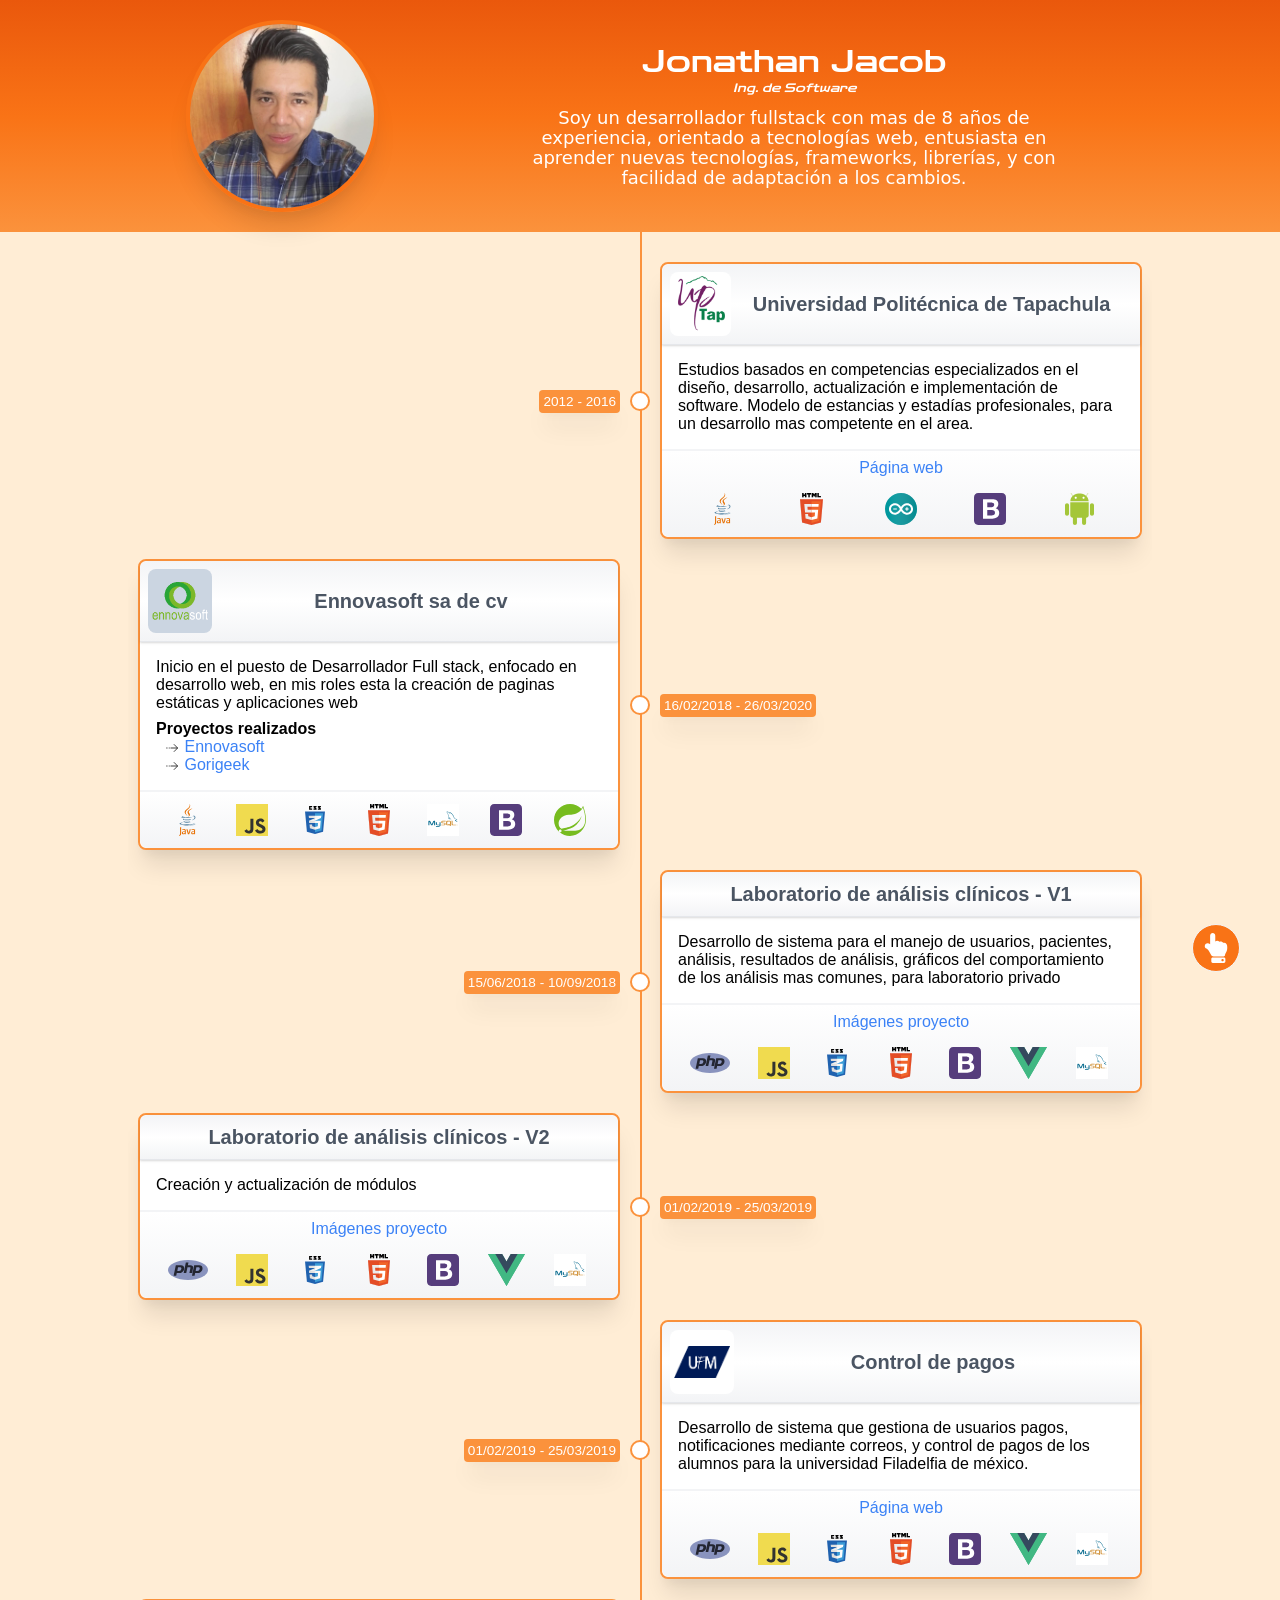
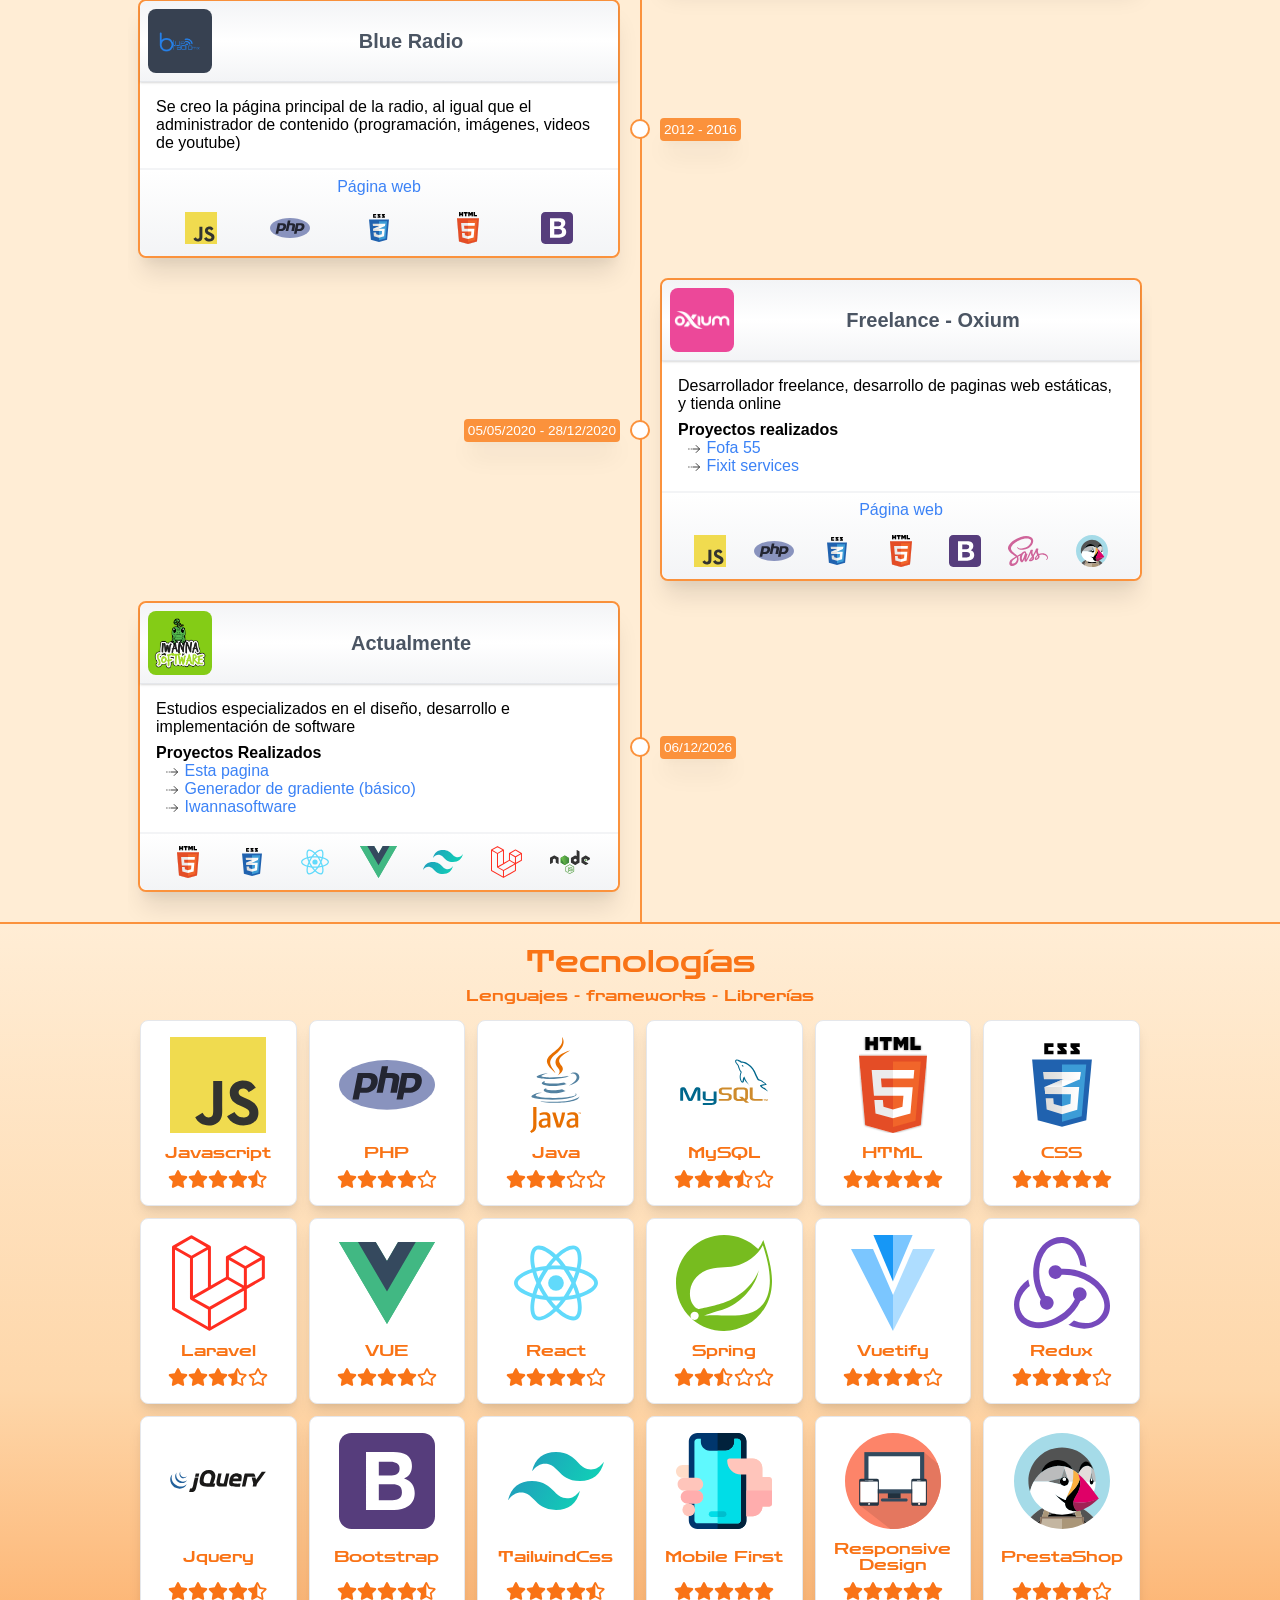
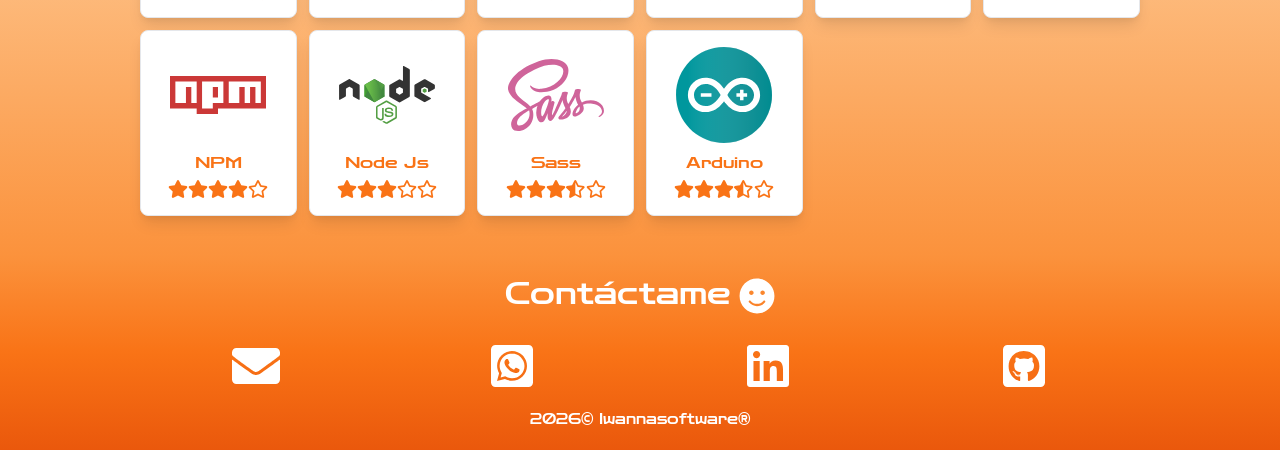
==== commit 6daa2d03: "imagenes laboratorio" ====
--- a/index.html
+++ b/index.html
@@ -1,3 +1,3 @@
-<!DOCTYPE html><html lang="es"><head><meta charSet="utf-8"/><meta http-equiv="x-ua-compatible" content="ie=edge"/><meta name="viewport" content="width=device-width, initial-scale=1, shrink-to-fit=no"/><style data-href="/styles.b572aaf50119402394ae.css" id="gatsby-global-css">/* ! tailwindcss v2.1.2 | MIT License | https://tailwindcss.com */
+<!DOCTYPE html><html lang="es"><head><meta charSet="utf-8"/><meta http-equiv="x-ua-compatible" content="ie=edge"/><meta name="viewport" content="width=device-width, initial-scale=1, shrink-to-fit=no"/><style data-href="/styles.abf9b9ac15e7fa718069.css" id="gatsby-global-css">/* ! tailwindcss v2.1.2 | MIT License | https://tailwindcss.com */
 
-/*! modern-normalize v1.1.0 | MIT License | https://github.com/sindresorhus/modern-normalize */html{-moz-tab-size:4;-o-tab-size:4;tab-size:4;line-height:1.15;-webkit-text-size-adjust:100%}body{margin:0;font-family:system-ui,-apple-system,Segoe UI,Roboto,Helvetica,Arial,sans-serif,Apple Color Emoji,Segoe UI Emoji}hr{height:0;color:inherit}abbr[title]{-webkit-text-decoration:underline dotted;text-decoration:underline dotted}b,strong{font-weight:bolder}code,kbd,pre,samp{font-family:ui-monospace,SFMono-Regular,Consolas,Liberation Mono,Menlo,monospace;font-size:1em}small{font-size:80%}sub,sup{font-size:75%;line-height:0;position:relative;vertical-align:baseline}sub{bottom:-.25em}sup{top:-.5em}table{text-indent:0;border-color:inherit}button,input,optgroup,select,textarea{font-family:inherit;font-size:100%;line-height:1.15;margin:0}button,select{text-transform:none}button{-webkit-appearance:button}legend{padding:0}progress{vertical-align:baseline}summary{display:list-item}blockquote,dd,dl,figure,h1,h2,h3,h4,h5,h6,hr,p,pre{margin:0}button{background-color:transparent;background-image:none}button:focus{outline:1px dotted;outline:5px auto -webkit-focus-ring-color}fieldset,ol,ul{margin:0;padding:0}ol,ul{list-style:none}html{font-family:ui-sans-serif,system-ui,-apple-system,BlinkMacSystemFont,Segoe UI,Roboto,Helvetica Neue,Arial,Noto Sans,sans-serif,Apple Color Emoji,Segoe UI Emoji,Segoe UI Symbol,Noto Color Emoji;line-height:1.5}body{font-family:inherit;line-height:inherit}*,:after,:before{box-sizing:border-box;border:0 solid #e5e7eb}hr{border-top-width:1px}img{border-style:solid}textarea{resize:vertical}input::-moz-placeholder,textarea::-moz-placeholder{opacity:1;color:#9ca3af}input:-ms-input-placeholder,textarea:-ms-input-placeholder{opacity:1;color:#9ca3af}input::placeholder,textarea::placeholder{opacity:1;color:#9ca3af}button{cursor:pointer}table{border-collapse:collapse}h1,h2,h3,h4,h5,h6{font-size:inherit;font-weight:inherit}a{color:inherit;text-decoration:inherit}button,input,optgroup,select,textarea{padding:0;line-height:inherit;color:inherit}code,kbd,pre,samp{font-family:ui-monospace,SFMono-Regular,Menlo,Monaco,Consolas,Liberation Mono,Courier New,monospace}audio,canvas,embed,iframe,img,object,svg,video{display:block;vertical-align:middle}img,video{max-width:100%;height:auto}.bg-white{--tw-bg-opacity:1;background-color:rgba(255,255,255,var(--tw-bg-opacity))}.bg-gray-700{--tw-bg-opacity:1;background-color:rgba(55,65,81,var(--tw-bg-opacity))}.bg-pink-500{--tw-bg-opacity:1;background-color:rgba(236,72,153,var(--tw-bg-opacity))}.bg-primary-500{--tw-bg-opacity:1;background-color:rgba(249,115,22,var(--tw-bg-opacity))}.bg-blueGray-300{--tw-bg-opacity:1;background-color:rgba(203,213,225,var(--tw-bg-opacity))}.bg-lime-500{--tw-bg-opacity:1;background-color:rgba(132,204,22,var(--tw-bg-opacity))}.inline{display:inline}.flex{display:flex}.table{display:table}.hidden{display:none}.items-center{align-items:center}.justify-center{justify-content:center}.justify-between{justify-content:space-between}.font-sans{font-family:ui-sans-serif,system-ui,-apple-system,BlinkMacSystemFont,Segoe UI,Roboto,Helvetica Neue,Arial,Noto Sans,sans-serif,Apple Color Emoji,Segoe UI Emoji,Segoe UI Symbol,Noto Color Emoji}.font-semibold{font-weight:600}.h-3{height:.75rem}.h-full{height:100%}.text-lg{font-size:1.125rem}.text-lg,.text-xl{line-height:1.75rem}.text-xl{font-size:1.25rem}.text-3xl{font-size:1.875rem;line-height:2.25rem}.leading-5{line-height:1.25rem}.mt-3{margin-top:.75rem}.max-w-xl{max-width:36rem}.px-2{padding-left:.5rem;padding-right:.5rem}.py-4{padding-top:1rem;padding-bottom:1rem}.py-10{padding-top:2.5rem;padding-bottom:2.5rem}.pt-2{padding-top:.5rem}.pl-2{padding-left:.5rem}*{--tw-shadow:0 0 transparent;--tw-ring-inset:var(--tw-empty,/*!*/ /*!*/);--tw-ring-offset-width:0px;--tw-ring-offset-color:#fff;--tw-ring-color:rgba(59,130,246,0.5);--tw-ring-offset-shadow:0 0 transparent;--tw-ring-shadow:0 0 transparent}.text-white{--tw-text-opacity:1;color:rgba(255,255,255,var(--tw-text-opacity))}.w-4{width:1rem}.w-full{width:100%}.transform{--tw-translate-x:0;--tw-translate-y:0;--tw-rotate:0;--tw-skew-x:0;--tw-skew-y:0;--tw-scale-x:1;--tw-scale-y:1;transform:translateX(var(--tw-translate-x)) translateY(var(--tw-translate-y)) rotate(var(--tw-rotate)) skewX(var(--tw-skew-x)) skewY(var(--tw-skew-y)) scaleX(var(--tw-scale-x)) scaleY(var(--tw-scale-y))}.translate-y-0{--tw-translate-y:0px}.translate-y-28{--tw-translate-y:7rem}@-webkit-keyframes spin{to{transform:rotate(1turn)}}@keyframes spin{to{transform:rotate(1turn)}}@-webkit-keyframes ping{75%,to{transform:scale(2);opacity:0}}@keyframes ping{75%,to{transform:scale(2);opacity:0}}@-webkit-keyframes pulse{50%{opacity:.5}}@keyframes pulse{50%{opacity:.5}}@-webkit-keyframes bounce{0%,to{transform:translateY(-25%);-webkit-animation-timing-function:cubic-bezier(.8,0,1,1);animation-timing-function:cubic-bezier(.8,0,1,1)}50%{transform:none;-webkit-animation-timing-function:cubic-bezier(0,0,.2,1);animation-timing-function:cubic-bezier(0,0,.2,1)}}@keyframes bounce{0%,to{transform:translateY(-25%);-webkit-animation-timing-function:cubic-bezier(.8,0,1,1);animation-timing-function:cubic-bezier(.8,0,1,1)}50%{transform:none;-webkit-animation-timing-function:cubic-bezier(0,0,.2,1);animation-timing-function:cubic-bezier(0,0,.2,1)}}@font-face{font-family:ZenDots;src:url(/static/ZenDots-f8bb133a13b74ede9167eb349aabe5b9.ttf);font-display:fallback}#___gatsby,#gatsby-focus-wrapper,body,html{min-height:100vh}#gatsby-focus-wrapper{font-family:ZenDots;--tw-bg-opacity:1;background-color:rgba(255,237,213,var(--tw-bg-opacity));display:flex;flex-direction:column}.size__container{margin-right:auto;margin-left:auto}@media (min-width:640px){.size__container{max-width:640px}}@media (min-width:768px){.size__container{max-width:768px}}@media (min-width:1024px){.size__container{max-width:1024px}}@media (min-width:1280px){.size__container{max-width:1280px}}@media (min-width:1536px){.size__container{max-width:1536px}}.size__container{width:100%;max-width:24rem}@media (min-width:640px){.size__container{max-width:36rem}}@media (min-width:768px){.size__container{max-width:36rem}}@media (min-width:1024px){.size__container{max-width:48rem}}@media (min-width:1280px){.size__container{max-width:64rem}}@media (min-width:1536px){.size__container{max-width:80rem}}button{outline:none!important}footer{background-image:linear-gradient(0deg,var(--tw-gradient-stops));--tw-gradient-from:#ea580c;--tw-gradient-stops:var(--tw-gradient-from),var(--tw-gradient-to,rgba(234,88,12,0));--tw-gradient-stops:var(--tw-gradient-from),#f97316,var(--tw-gradient-to,rgba(249,115,22,0));--tw-gradient-to:#fb923c;margin-top:auto;--tw-text-opacity:1;color:rgba(255,255,255,var(--tw-text-opacity));padding-top:1.25rem;padding-bottom:1.25rem}footer .title{margin-bottom:1.75rem;text-align:center}footer .title label{font-size:1.875rem;line-height:2.25rem}footer .title label .icon{font-size:2.25rem;line-height:2.5rem;margin-left:.5rem}footer .title label .show__hover{display:none}footer .title label .hide__hover,footer .title label:hover .show__hover{display:inline}footer .title label:hover .hide__hover{display:none}footer .social__networks{display:flex;align-items:center;justify-content:space-around;font-size:3rem;line-height:1;--tw-text-opacity:1;color:rgba(255,255,255,var(--tw-text-opacity))}footer .social__networks a{transition-property:all;transition-timing-function:cubic-bezier(.4,0,.2,1);transition-duration:.15s;transition-duration:.3s;--tw-translate-x:0;--tw-translate-y:0;--tw-rotate:0;--tw-skew-x:0;--tw-skew-y:0;transform:translateX(var(--tw-translate-x)) translateY(var(--tw-translate-y)) rotate(var(--tw-rotate)) skewX(var(--tw-skew-x)) skewY(var(--tw-skew-y)) scaleX(var(--tw-scale-x)) scaleY(var(--tw-scale-y));--tw-scale-x:1;--tw-scale-y:1}footer .social__networks a:hover{--tw-scale-x:1.25;--tw-scale-y:1.25;--tw-shadow:0 20px 25px -5px rgba(0,0,0,0.1),0 10px 10px -5px rgba(0,0,0,0.04);box-shadow:var(--tw-ring-offset-shadow,0 0 transparent),var(--tw-ring-shadow,0 0 transparent),var(--tw-shadow)}footer .copy{font-size:.875rem;line-height:1.25rem;margin-top:1.25rem;text-align:center}.up__page__container{display:flex;position:fixed;z-index:10;height:2.5rem;width:2.5rem}@media (min-width:768px){.up__page__container{height:3rem;width:3rem}}@media (min-width:1536px){.up__page__container{height:3.5rem;width:3.5rem}}.up__page__container{right:1rem;bottom:1.5rem}@media (min-width:768px){.up__page__container{right:2rem}}@media (min-width:1280px){.up__page__container{right:2.5rem;bottom:2.5rem}}@media (min-width:1536px){.up__page__container{right:3.5rem;bottom:3.5rem}}.up__page__container{--tw-border-opacity:1;border-color:rgba(243,244,246,var(--tw-border-opacity));border-radius:9999px;border-width:1px;cursor:pointer;--tw-bg-opacity:1;background-color:rgba(249,115,22,var(--tw-bg-opacity))}.dark .up__page__container{--tw-bg-opacity:1;background-color:rgba(51,65,85,var(--tw-bg-opacity))}.up__page__container{transition-property:all;transition-timing-function:cubic-bezier(.4,0,.2,1);transition-duration:.15s;transition-duration:.5s}.up__page__icon{font-size:1.5rem;line-height:2rem;margin:auto;--tw-text-opacity:1;color:rgba(255,255,255,var(--tw-text-opacity))}@media (min-width:1280px){.up__page__icon{font-size:1.875rem;line-height:2.25rem}}.up__page__icon{--tw-translate-x:0;--tw-translate-y:0;--tw-rotate:0;--tw-skew-x:0;--tw-skew-y:0;transform:translateX(var(--tw-translate-x)) translateY(var(--tw-translate-y)) rotate(var(--tw-rotate)) skewX(var(--tw-skew-x)) skewY(var(--tw-skew-y)) scaleX(var(--tw-scale-x)) scaleY(var(--tw-scale-y));--tw-scale-x:1;--tw-scale-y:1}.up__page__icon:hover{--tw-scale-x:1.25;--tw-scale-y:1.25}.up__page__icon{transition-property:all;transition-timing-function:cubic-bezier(.4,0,.2,1);transition-duration:.15s;transition-duration:.3s}.header__container{background-image:linear-gradient(180deg,var(--tw-gradient-stops));--tw-gradient-from:#ea580c;--tw-gradient-stops:var(--tw-gradient-from),var(--tw-gradient-to,rgba(234,88,12,0));--tw-gradient-stops:var(--tw-gradient-from),#f97316,var(--tw-gradient-to,rgba(249,115,22,0));--tw-gradient-to:#fb923c;padding-top:1.25rem;padding-bottom:1.25rem;transition-property:background-color,border-color,color,fill,stroke;transition-timing-function:cubic-bezier(.4,0,.2,1);transition-duration:.15s;transition-duration:.5s}.header__button{font-size:2.25rem;line-height:2.5rem;position:absolute;--tw-text-opacity:1;color:rgba(255,255,255,var(--tw-text-opacity));z-index:10;top:.5rem;--tw-drop-shadow:drop-shadow(0 20px 13px rgba(0,0,0,0.03)) drop-shadow(0 8px 5px rgba(0,0,0,0.08))}@media (min-width:1024px){.header__button{top:1.25rem}}.header__button{right:.75rem}@media (min-width:1024px){.header__button{right:2.5rem}}@media (min-width:1280px){.header__button{right:8rem}}@media (min-width:1536px){.header__button{right:15rem}}.header__content{position:relative;top:0;right:0;bottom:0;left:0;display:flex;flex-direction:column;align-items:center;justify-content:space-around}@media (min-width:640px){.header__content{flex-direction:row}}.header__content{background-color:transparent;height:100%;width:100%}.header__content__img{border-radius:9999px;--tw-shadow:0 20px 25px -5px rgba(0,0,0,0.1),0 10px 10px -5px rgba(0,0,0,0.04);box-shadow:var(--tw-ring-offset-shadow,0 0 transparent),var(--tw-ring-shadow,0 0 transparent),var(--tw-shadow);--tw-border-opacity:1;border-color:rgba(249,115,22,var(--tw-border-opacity));border-width:4px;height:9rem;width:9rem}@media (min-width:640px){.header__content__img{height:10rem;width:10rem}}@media (min-width:768px){.header__content__img{height:11rem;width:11rem}}@media (min-width:1024px){.header__content__img{height:12rem;width:12rem}}.header__content .name{padding-left:.75rem;padding-right:.75rem;text-align:center;--tw-text-opacity:1;color:rgba(255,255,255,var(--tw-text-opacity))}.header__content .name h2{font-size:1.875rem;line-height:2.25rem}.header__content .name h1{font-size:.75rem;line-height:1rem;font-style:italic}.card__event__container{--tw-bg-opacity:1;background-color:rgba(255,255,255,var(--tw-bg-opacity));--tw-shadow:0 20px 25px -5px rgba(0,0,0,0.1),0 10px 10px -5px rgba(0,0,0,0.04);box-shadow:var(--tw-ring-offset-shadow,0 0 transparent),var(--tw-ring-shadow,0 0 transparent),var(--tw-shadow);width:100%;--tw-border-opacity:1;border-color:rgba(251,146,60,var(--tw-border-opacity));border-radius:.5rem;border-width:2px}.card__event__container a{--tw-text-opacity:1;color:rgba(59,130,246,var(--tw-text-opacity))}.card__event__container a:hover{text-decoration:underline}.card__event__header{background-image:linear-gradient(180deg,var(--tw-gradient-stops));--tw-gradient-from:#f3f4f6;--tw-gradient-stops:var(--tw-gradient-from),var(--tw-gradient-to,rgba(243,244,246,0));--tw-gradient-stops:var(--tw-gradient-from),#fff,var(--tw-gradient-to,hsla(0,0%,100%,0));--tw-gradient-to:#f3f4f6;padding:.5rem;--tw-text-opacity:1;color:rgba(75,85,99,var(--tw-text-opacity));font-weight:700;font-size:1.25rem;line-height:1.75rem;text-align:center;border-top-left-radius:.5rem;border-top-right-radius:.5rem;border-bottom-width:1px;--tw-shadow:0 1px 3px 0 rgba(0,0,0,0.1),0 1px 2px 0 rgba(0,0,0,0.06);box-shadow:var(--tw-ring-offset-shadow,0 0 transparent),var(--tw-ring-shadow,0 0 transparent),var(--tw-shadow)}.card__event__header__date{margin-top:-1.5rem}@media (min-width:768px){.card__event__header__date{display:none}}.card__event__header__date span{--tw-bg-opacity:1;background-color:rgba(251,146,60,var(--tw-bg-opacity));border-radius:.25rem;font-size:.875rem;line-height:1.25rem;padding-left:.5rem;padding-right:.5rem;--tw-text-opacity:1;color:rgba(255,255,255,var(--tw-text-opacity))}.card__event__header__content{display:flex;align-items:center;justify-content:space-between}.card__event__logo{height:4rem;width:4rem;border-radius:.5rem;padding:.25rem;-o-object-fit:scale-down;object-fit:scale-down}.card__event__title{text-align:center;width:100%}.card__event__body{padding:1rem}.card__event__body .links{padding-top:.5rem}.card__event__body .links .title{font-weight:600}.card__event__body .links a{padding-left:.75rem}.card__event__footer{--tw-border-opacity:1;border-color:rgba(243,244,246,var(--tw-border-opacity));border-bottom-right-radius:.5rem;border-bottom-left-radius:.5rem;border-top-width:2px;padding:.5rem 1rem;background-image:linear-gradient(0deg,var(--tw-gradient-stops));--tw-gradient-from:#f3f4f6;--tw-gradient-stops:var(--tw-gradient-from),var(--tw-gradient-to,rgba(243,244,246,0));--tw-gradient-to:#fff}.card__event__footer .icons{display:flex;flex-wrap:wrap;justify-content:space-around;padding-top:.25rem;padding-bottom:.25rem}.card__event__footer .icons img{cursor:pointer;height:2rem;-o-object-fit:scale-down;object-fit:scale-down;width:2.5rem;--tw-translate-x:0;--tw-translate-y:0;--tw-rotate:0;--tw-skew-x:0;--tw-skew-y:0;--tw-scale-x:1;--tw-scale-y:1;transform:translateX(var(--tw-translate-x)) translateY(var(--tw-translate-y)) rotate(var(--tw-rotate)) skewX(var(--tw-skew-x)) skewY(var(--tw-skew-y)) scaleX(var(--tw-scale-x)) scaleY(var(--tw-scale-y));transition-property:all;transition-timing-function:cubic-bezier(.4,0,.2,1);transition-duration:.15s;transition-duration:.3s}.card__event__footer .icons img:hover{--tw-scale-x:1.25;--tw-scale-y:1.25;--tw-translate-y:-0.25rem}.card__event__footer .links{padding-bottom:.75rem;text-align:center}.date-container.alt-evts{--tw-shadow:0 20px 25px -5px rgba(0,0,0,0.1),0 10px 10px -5px rgba(0,0,0,0.04);box-shadow:var(--tw-ring-offset-shadow,0 0 transparent),var(--tw-ring-shadow,0 0 transparent),var(--tw-shadow)}.technologies__container{padding-top:1.25rem;padding-bottom:2.5rem;background-image:linear-gradient(180deg,var(--tw-gradient-stops));--tw-gradient-from:#ffedd5;--tw-gradient-stops:var(--tw-gradient-from),var(--tw-gradient-to,rgba(255,237,213,0));--tw-gradient-stops:var(--tw-gradient-from),#fed7aa,var(--tw-gradient-to,rgba(254,215,170,0));--tw-gradient-to:#fb923c}.dark .technologies__container{--tw-gradient-from:#334155;--tw-gradient-stops:var(--tw-gradient-from),var(--tw-gradient-to,rgba(51,65,85,0));--tw-gradient-stops:var(--tw-gradient-from),#1e293b,var(--tw-gradient-to,rgba(30,41,59,0));--tw-gradient-to:#0f172a}.technologies__container{--tw-text-opacity:1;color:rgba(249,115,22,var(--tw-text-opacity))}.dark .technologies__container{--tw-text-opacity:1;color:rgba(234,88,12,var(--tw-text-opacity))}.technologies__container{--tw-border-opacity:1;border-color:rgba(251,146,60,var(--tw-border-opacity));border-top-width:2px}.technologies__title{font-size:1.875rem;line-height:2.25rem;text-align:center}.technologies__subtitle{padding-top:.25rem;padding-bottom:.75rem;text-align:center}.technologies__card__container{display:grid;gap:.75rem;grid-template-columns:repeat(2,minmax(0,1fr))}@media (min-width:640px){.technologies__card__container{grid-template-columns:repeat(4,minmax(0,1fr))}}@media (min-width:1024px){.technologies__card__container{grid-template-columns:repeat(5,minmax(0,1fr))}}@media (min-width:1280px){.technologies__card__container{grid-template-columns:repeat(6,minmax(0,1fr))}}@media (min-width:1536px){.technologies__card__container{grid-template-columns:repeat(8,minmax(0,1fr))}}.technologies__card__container{padding-left:.75rem;padding-right:.75rem}.technologies__card__container .card{--tw-bg-opacity:1;background-color:rgba(255,255,255,var(--tw-bg-opacity))}.dark .technologies__card__container .card{--tw-bg-opacity:1;background-color:rgba(209,213,219,var(--tw-bg-opacity))}.technologies__card__container .card{padding:1rem .5rem .75rem;--tw-translate-x:0;--tw-translate-y:0;--tw-rotate:0;--tw-skew-x:0;--tw-skew-y:0;--tw-scale-x:1;--tw-scale-y:1;transform:translateX(var(--tw-translate-x)) translateY(var(--tw-translate-y)) rotate(var(--tw-rotate)) skewX(var(--tw-skew-x)) skewY(var(--tw-skew-y)) scaleX(var(--tw-scale-x)) scaleY(var(--tw-scale-y));--tw-scale-x:.95;--tw-scale-y:.95}.technologies__card__container .card:hover{--tw-scale-x:.95;--tw-scale-y:.95}.technologies__card__container .card{transition-property:all;transition-timing-function:cubic-bezier(.4,0,.2,1);transition-duration:.15s;transition-duration:.3s}@media (min-width:768px){.technologies__card__container .card{--tw-scale-x:1;--tw-scale-y:1}}.technologies__card__container .card,.technologies__card__container .card:hover{--tw-shadow:0 0 transparent;box-shadow:var(--tw-ring-offset-shadow,0 0 transparent),var(--tw-ring-shadow,0 0 transparent),var(--tw-shadow)}@media (min-width:768px){.technologies__card__container .card{--tw-shadow:0 10px 15px -3px rgba(0,0,0,0.1),0 4px 6px -2px rgba(0,0,0,0.05);box-shadow:var(--tw-ring-offset-shadow,0 0 transparent),var(--tw-ring-shadow,0 0 transparent),var(--tw-shadow)}}.technologies__card__container .card{border-radius:.5rem;border-width:1px;display:flex;flex-direction:column;align-items:center;justify-content:space-between}.technologies__card__container .card .image{height:6rem;margin-bottom:.5rem;width:6rem}.technologies__card__container .card .image img{height:100%;-o-object-fit:contain;object-fit:contain;width:100%}.technologies__card__container .card label{line-height:1rem;margin-top:.25rem;margin-bottom:.25rem;text-align:center}</style><meta name="generator" content="Gatsby 3.4.0"/><title data-react-helmet="true">Home</title><meta data-react-helmet="true" name="description" content="ing. Jonathan Jacob, my historial académico, laboral, y mi experiencia con ciertas tecnologías, lenguajes de programación, frameworks, herramientas, metodologías..."/><meta data-react-helmet="true" property="og:title" content="Home"/><meta data-react-helmet="true" property="og:description" content="ing. Jonathan Jacob, my historial académico, laboral, y mi experiencia con ciertas tecnologías, lenguajes de programación, frameworks, herramientas, metodologías..."/><meta data-react-helmet="true" property="og:type" content="website"/><meta data-react-helmet="true" name="twitter:card" content="summary"/><meta data-react-helmet="true" name="twitter:creator" content="Jonathan Jacob"/><meta data-react-helmet="true" name="twitter:title" content="Home"/><meta data-react-helmet="true" name="twitter:description" content="ing. Jonathan Jacob, my historial académico, laboral, y mi experiencia con ciertas tecnologías, lenguajes de programación, frameworks, herramientas, metodologías..."/><style>.gatsby-image-wrapper{position:relative;overflow:hidden}.gatsby-image-wrapper img{bottom:0;height:100%;left:0;margin:0;max-width:none;padding:0;position:absolute;right:0;top:0;width:100%;object-fit:cover}.gatsby-image-wrapper [data-main-image]{opacity:0;transform:translateZ(0);transition:opacity .25s linear;will-change:opacity}.gatsby-image-wrapper-constrained{display:inline-block}</style><noscript><style>.gatsby-image-wrapper noscript [data-main-image]{opacity:1!important}.gatsby-image-wrapper [data-placeholder-image]{opacity:0!important}</style></noscript><script type="module">const e="undefined"!=typeof HTMLImageElement&&"loading"in HTMLImageElement.prototype;e&&document.body.addEventListener("load",(function(e){if(void 0===e.target.dataset.mainImage)return;if(void 0===e.target.dataset.gatsbyImageSsr)return;const t=e.target;let a=null,n=t;for(;null===a&&n;)void 0!==n.parentNode.dataset.gatsbyImageWrapper&&(a=n.parentNode),n=n.parentNode;const o=a.querySelector("[data-placeholder-image]"),r=new Image;r.src=t.currentSrc,r.decode().catch((()=>{})).then((()=>{t.style.opacity=1,o&&(o.style.opacity=0,o.style.transition="opacity 500ms linear")}))}),!0);</script><link rel="icon" href="/favicon-32x32.png?v=ea8261c7cb27f39095f1ec142cdc719b" type="image/png"/><link rel="manifest" href="/manifest.webmanifest" crossorigin="anonymous"/><meta name="theme-color" content="#f26611"/><link rel="apple-touch-icon" sizes="48x48" href="/src/images/48x48.png?v=ea8261c7cb27f39095f1ec142cdc719b"/><link rel="apple-touch-icon" sizes="72x72" href="/src/images/72x72.png?v=ea8261c7cb27f39095f1ec142cdc719b"/><link rel="apple-touch-icon" sizes="96x96" href="/src/images/96x96.png?v=ea8261c7cb27f39095f1ec142cdc719b"/><link rel="apple-touch-icon" sizes="144x144" href="/src/images/144x144.png?v=ea8261c7cb27f39095f1ec142cdc719b"/><link rel="apple-touch-icon" sizes="192x192" href="/src/images/192x192.png?v=ea8261c7cb27f39095f1ec142cdc719b"/><link rel="apple-touch-icon" sizes="256x256" href="/src/images/256x256.png?v=ea8261c7cb27f39095f1ec142cdc719b"/><link rel="apple-touch-icon" sizes="384x384" href="/src/images/384x384.png?v=ea8261c7cb27f39095f1ec142cdc719b"/><link rel="apple-touch-icon" sizes="512x512" href="/src/images/512x512.png?v=ea8261c7cb27f39095f1ec142cdc719b"/><link rel="apple-touch-icon" sizes="1024x1024" href="/src/images/1024x1024.png?v=ea8261c7cb27f39095f1ec142cdc719b"/><link as="script" rel="preload" href="/webpack-runtime-3270c04cb6755cd3f90f.js"/><link as="script" rel="preload" href="/framework-89ddeb149991009fa125.js"/><link as="script" rel="preload" href="/app-26ff8e8d0d99dea0d72d.js"/><link as="script" rel="preload" href="/1bfc9850-5f99473189587e4cf2e6.js"/><link as="script" rel="preload" href="/59148149-10b4ff390a5d7f26422e.js"/><link as="script" rel="preload" href="/commons-2e1fce3b869ff64e8b83.js"/><link as="script" rel="preload" href="/component---src-pages-index-js-c8bae054510cda06f279.js"/><link as="fetch" rel="preload" href="/page-data/index/page-data.json" crossorigin="anonymous"/><link as="fetch" rel="preload" href="/page-data/sq/d/63159454.json" crossorigin="anonymous"/><link as="fetch" rel="preload" href="/page-data/app-data.json" crossorigin="anonymous"/></head><body><div id="___gatsby"><div style="outline:none" tabindex="-1" id="gatsby-focus-wrapper"><main><div class="header__container"><div class="header__content size__container"><img src="/static/jacob-2745bf15bed005abd8bd80e2f783dfca.jpg" alt="" class="header__content__img" height="200" width="200"/><div class="name"><h2>Jonathan Jacob</h2><h1>Ing. de Software</h1><p class="font-sans text-lg max-w-xl leading-5 mt-3">Soy un desarrollador fullstack con mas de<!-- --> <!-- -->3<!-- --> años de experiencia, orientado a tecnologías web, entusiasta en aprender nuevas tecnologías, frameworks, librerías, y con facilidad de adaptación a los cambios.</p></div></div></div><div class="size__container"><div class="sc-dkPtyc gnliEL timeline overflow-wrapper"><div class="sc-hKwCoD gjouQs timeline container alt-evts"><div class="sc-gsDJrp kiGiha events"><div class="sc-egiSv iYaLrc event text-event alt-evts"><div class="sc-bqiQRQ hUhAjW date-col alt-evts"><div class="sc-jrQzUz enWSfS date-container alt-evts"><time class="sc-kDThTU jbqaSx date">2012 - 2016</time></div></div><div class="sc-ksdxAp fdYigH marker-col alt-evts"><span class="sc-iqsfdx eHwKjx marker"></span></div><div class="sc-hBURRC bfcEnS card-col alt-evts"><div class="card__event__container"><div class="sc-jRQAMF text-atom"><span class="markdown"></span></div><div class="card__event__header "><div class="card__event__header__date"><span>2012 - 2016</span></div><div class="card__event__header__content"><img src="/static/uptap-6f43eca095d2baaf905d7538105c80bd.png" alt="Universidad Politécnica de Tapachula" class="card__event__logo bg-white"/><div class="card__event__title">Universidad Politécnica de Tapachula</div></div></div><div class="card__event__body"><p>Estudios basados en competencias especializados en el diseño, desarrollo, actualización e implementación de software. Modelo de estancias y estadías profesionales, para un desarrollo mas competente en el area.</p></div><div class="card__event__footer"><div class="links"><a href="http://uptapachula.edu.mx/page/" target="_blank" rel="noreferrer" alt="#uptap">Página web</a></div><div class="icons"><img src="[data-uri]" alt="0"/><img src="[data-uri]" alt="1"/><img src="[data-uri]" alt="2"/><img src="[data-uri]" alt="3"/><img src="[data-uri]" alt="4"/></div></div></div></div></div><div class="sc-egiSv iYaLrc event text-event alt-evts"><div class="sc-bqiQRQ hUhAjW date-col alt-evts"><div class="sc-jrQzUz enWSfS date-container alt-evts"><time class="sc-kDThTU jbqaSx date">16/02/2018 - 26/03/2020</time></div></div><div class="sc-ksdxAp fdYigH marker-col alt-evts"><span class="sc-iqsfdx eHwKjx marker"></span></div><div class="sc-hBURRC bfcEnS card-col alt-evts"><div class="card__event__container"><div class="sc-jRQAMF text-atom"><span class="markdown"></span></div><div class="card__event__header "><div class="card__event__header__date"><span>16/02/2018 - 26/03/2020</span></div><div class="card__event__header__content"><img src="[data-uri]" alt="Ennovasoft sa de cv" class="card__event__logo bg-blueGray-300"/><div class="card__event__title">Ennovasoft sa de cv</div></div></div><div class="card__event__body"><p>Inicio en el puesto de Desarrollador Full stack, enfocado en desarrollo web, en mis roles esta la creación de paginas estáticas y aplicaciones web</p><ul class="pt-2"><li class="font-semibold">Proyectos realizados</li><li><a href="http://ennovasoft.com/" target="_blank" rel="noreferrer" class="pl-2"><img src="[data-uri]" alt="" class="inline w-4 h-3"/> <!-- -->Ennovasoft</a></li><li><a href="http://gorigeek.com/" target="_blank" rel="noreferrer" class="pl-2"><img src="[data-uri]" alt="" class="inline w-4 h-3"/> <!-- -->Gorigeek</a></li></ul></div><div class="card__event__footer"><div class="icons"><img src="[data-uri]" alt="0"/><img src="[data-uri]" alt="1"/><img src="[data-uri]" alt="2"/><img src="[data-uri]" alt="3"/><img src="[data-uri]" alt="4"/><img src="[data-uri]" alt="5"/><img src="[data-uri]" alt="6"/></div></div></div></div></div><div class="sc-egiSv iYaLrc event text-event alt-evts"><div class="sc-bqiQRQ hUhAjW date-col alt-evts"><div class="sc-jrQzUz enWSfS date-container alt-evts"><time class="sc-kDThTU jbqaSx date">15/06/2018 - 10/09/2018</time></div></div><div class="sc-ksdxAp fdYigH marker-col alt-evts"><span class="sc-iqsfdx eHwKjx marker"></span></div><div class="sc-hBURRC bfcEnS card-col alt-evts"><div class="card__event__container"><div class="sc-jRQAMF text-atom"><span class="markdown"></span></div><div class="card__event__header "><div class="card__event__header__date"><span>15/06/2018 - 10/09/2018</span></div><div class="card__event__header__content"><div class="card__event__title">Laboratorio de análisis clínicos - V1</div></div></div><div class="card__event__body"><p>Desarrollo de sistema para el manejo de usuarios, pacientes, análisis, resultados de análisis, gráficos del comportamiento de los análisis mas comunes, para laboratorio privado</p></div><div class="card__event__footer"><div class="icons"><img src="[data-uri]" alt="0"/><img src="[data-uri]" alt="1"/><img src="[data-uri]" alt="2"/><img src="[data-uri]" alt="3"/><img src="[data-uri]" alt="4"/><img src="[data-uri]" alt="5"/><img src="[data-uri]" alt="6"/></div></div></div></div></div><div class="sc-egiSv iYaLrc event text-event alt-evts"><div class="sc-bqiQRQ hUhAjW date-col alt-evts"><div class="sc-jrQzUz enWSfS date-container alt-evts"><time class="sc-kDThTU jbqaSx date">01/02/2019 - 25/03/2019</time></div></div><div class="sc-ksdxAp fdYigH marker-col alt-evts"><span class="sc-iqsfdx eHwKjx marker"></span></div><div class="sc-hBURRC bfcEnS card-col alt-evts"><div class="card__event__container"><div class="sc-jRQAMF text-atom"><span class="markdown"></span></div><div class="card__event__header "><div class="card__event__header__date"><span>01/02/2019 - 25/03/2019</span></div><div class="card__event__header__content"><div class="card__event__title">Laboratorio de análisis clínicos - V2</div></div></div><div class="card__event__body"><p>Creación y actualización de módulos</p></div><div class="card__event__footer"><div class="icons"><img src="[data-uri]" alt="0"/><img src="[data-uri]" alt="1"/><img src="[data-uri]" alt="2"/><img src="[data-uri]" alt="3"/><img src="[data-uri]" alt="4"/><img src="[data-uri]" alt="5"/><img src="[data-uri]" alt="6"/></div></div></div></div></div><div class="sc-egiSv iYaLrc event text-event alt-evts"><div class="sc-bqiQRQ hUhAjW date-col alt-evts"><div class="sc-jrQzUz enWSfS date-container alt-evts"><time class="sc-kDThTU jbqaSx date">01/02/2019 - 25/03/2019</time></div></div><div class="sc-ksdxAp fdYigH marker-col alt-evts"><span class="sc-iqsfdx eHwKjx marker"></span></div><div class="sc-hBURRC bfcEnS card-col alt-evts"><div class="card__event__container"><div class="sc-jRQAMF text-atom"><span class="markdown"></span></div><div class="card__event__header "><div class="card__event__header__date"><span>01/02/2019 - 25/03/2019</span></div><div class="card__event__header__content"><img src="/static/ufm-d12cdd442c8501705f9785a101f14c0c.png" alt="universidad filadelfia de méxico" class="card__event__logo bg-white"/><div class="card__event__title">Control de pagos</div></div></div><div class="card__event__body"><p>Desarrollo de sistema que gestiona de usuarios pagos, notificaciones mediante correos, y control de pagos de los alumnos para la universidad Filadelfia de méxico.</p></div><div class="card__event__footer"><div class="links"><a href="https://universidadfiladelfia.edu.mx/" target="_blank" rel="noopener noreferrer">Página web</a></div><div class="icons"><img src="[data-uri]" alt="0"/><img src="[data-uri]" alt="1"/><img src="[data-uri]" alt="2"/><img src="[data-uri]" alt="3"/><img src="[data-uri]" alt="4"/><img src="[data-uri]" alt="5"/><img src="[data-uri]" alt="6"/></div></div></div></div></div><div class="sc-egiSv iYaLrc event text-event alt-evts"><div class="sc-bqiQRQ hUhAjW date-col alt-evts"><div class="sc-jrQzUz enWSfS date-container alt-evts"><time class="sc-kDThTU jbqaSx date">2012 - 2016</time></div></div><div class="sc-ksdxAp fdYigH marker-col alt-evts"><span class="sc-iqsfdx eHwKjx marker"></span></div><div class="sc-hBURRC bfcEnS card-col alt-evts"><div class="card__event__container"><div class="sc-jRQAMF text-atom"><span class="markdown"></span></div><div class="card__event__header "><div class="card__event__header__date"><span>2012 - 2016</span></div><div class="card__event__header__content"><img src="[data-uri]" alt="Universidad Politécnica de Tapachula" class="card__event__logo bg-gray-700"/><div class="card__event__title">Blue Radio</div></div></div><div class="card__event__body"><p>Se creo la página principal de la radio, al igual que el administrador de contenido (programación, imágenes, videos de youtube)</p></div><div class="card__event__footer"><div class="links"><a href="http://blueradio.com.mx/" target="_blank" rel="noreferrer" alt="blue radio">Página web</a></div><div class="icons"><img src="[data-uri]" alt="0"/><img src="[data-uri]" alt="1"/><img src="[data-uri]" alt="2"/><img src="[data-uri]" alt="3"/><img src="[data-uri]" alt="4"/></div></div></div></div></div><div class="sc-egiSv iYaLrc event text-event alt-evts"><div class="sc-bqiQRQ hUhAjW date-col alt-evts"><div class="sc-jrQzUz enWSfS date-container alt-evts"><time class="sc-kDThTU jbqaSx date">05/05/2020 - 28/12/2020</time></div></div><div class="sc-ksdxAp fdYigH marker-col alt-evts"><span class="sc-iqsfdx eHwKjx marker"></span></div><div class="sc-hBURRC bfcEnS card-col alt-evts"><div class="card__event__container"><div class="sc-jRQAMF text-atom"><span class="markdown"></span></div><div class="card__event__header "><div class="card__event__header__date"><span>05/05/2020 - 28/12/2020</span></div><div class="card__event__header__content"><img src="/static/oxium-46316df7745d7ddc8283e2c718b407d9.png" alt="oxium mx" class="card__event__logo bg-pink-500"/><div class="card__event__title">Freelance - Oxium</div></div></div><div class="card__event__body"><p>Desarrollador freelance, desarrollo de paginas web estáticas, y tienda online</p><ul class="pt-2"><li class="font-semibold">Proyectos realizados</li><li><a href="https://sofa55.com.mx/" target="_blank" rel="noreferrer" class="pl-2"><img src="[data-uri]" alt="" class="inline w-4 h-3"/> <!-- -->Fofa 55</a></li><li><a href="http://fixit-services.com/" target="_blank" rel="noreferrer" class="pl-2"><img src="[data-uri]" alt="" class="inline w-4 h-3"/> <!-- -->Fixit services</a></li></ul></div><div class="card__event__footer"><div class="links"><a href="https://oxium.mx/" target="_blank" rel="noopener noreferrer">Página web</a></div><div class="icons"><img src="[data-uri]" alt="0"/><img src="[data-uri]" alt="1"/><img src="[data-uri]" alt="2"/><img src="[data-uri]" alt="3"/><img src="[data-uri]" alt="4"/><img src="[data-uri]" alt="5"/><img src="/static/prestashop-1ac21b27b0e38dcfdb31dbb73e11a85a.svg" alt="6"/></div></div></div></div></div><div class="sc-egiSv iYaLrc event text-event alt-evts"><div class="sc-bqiQRQ hUhAjW date-col alt-evts"><div class="sc-jrQzUz enWSfS date-container alt-evts"><time class="sc-kDThTU jbqaSx date">04/05/2021</time></div></div><div class="sc-ksdxAp fdYigH marker-col alt-evts"><span class="sc-iqsfdx eHwKjx marker"></span></div><div class="sc-hBURRC bfcEnS card-col alt-evts"><div class="card__event__container"><div class="sc-jRQAMF text-atom"><span class="markdown"></span></div><div class="card__event__header "><div class="card__event__header__date"><span>04/05/2021</span></div><div class="card__event__header__content"><img src="/static/iwanna-bcb034fc0a4eee9b26222f02ed1784ce.png" alt="iwannasoftware" class="card__event__logo bg-lime-500"/><div class="card__event__title">Actualmente</div></div></div><div class="card__event__body"><p>Estudios especializados en el diseño, desarrollo e implementación de software</p><ul class="pt-2"><li class="font-semibold">Proyectos Realizados</li><li><a href="/" class="pl-2"><img src="[data-uri]" alt="" class="inline w-4 h-3"/> <!-- -->Esta pagina</a></li><li><a href="https://beatlion.github.io/gradient/" target="_blank" rel="noreferrer" class="pl-2"><img src="[data-uri]" alt="" class="inline w-4 h-3"/> <!-- -->Generador de gradiente (básico)</a></li><li><a href="https://iwannasoftware.web.app/" target="_blank" rel="noreferrer" class="pl-2"><img src="[data-uri]" alt="" class="inline w-4 h-3"/> <!-- -->Iwannasoftware</a></li></ul></div><div class="card__event__footer"><div class="icons"><img src="[data-uri]" alt="0"/><img src="[data-uri]" alt="1"/><img src="[data-uri]" alt="2"/><img src="[data-uri]" alt="3"/><img src="[data-uri]" alt="4"/><img src="[data-uri]" alt="5"/><img src="[data-uri]" alt="6"/></div></div></div></div></div></div></div></div></div><div class="technologies__container"><div class="size__container"><h3 class="technologies__title">Tecnologías</h3><h4 class="technologies__subtitle">Lenguajes - frameworks - Librerías</h4><div class="technologies__card__container"><div class="card"><div class="image"><img src="[data-uri]" alt="javascript lang"/></div><label>Javascript</label><div class="flex text-xl"><label><svg stroke="currentColor" fill="currentColor" viewBox="0 0 576 512" height="1em" width="1em" xmlns="http://www.w3.org/2000/svg"><path d="M259.3 17.8L194 150.2 47.9 171.5c-26.2 3.8-36.7 36.1-17.7 54.6l105.7 103-25 145.5c-4.5 26.3 23.2 46 46.4 33.7L288 439.6l130.7 68.7c23.2 12.2 50.9-7.4 46.4-33.7l-25-145.5 105.7-103c19-18.5 8.5-50.8-17.7-54.6L382 150.2 316.7 17.8c-11.7-23.6-45.6-23.9-57.4 0z"></path></svg></label><label><svg stroke="currentColor" fill="currentColor" viewBox="0 0 576 512" height="1em" width="1em" xmlns="http://www.w3.org/2000/svg"><path d="M259.3 17.8L194 150.2 47.9 171.5c-26.2 3.8-36.7 36.1-17.7 54.6l105.7 103-25 145.5c-4.5 26.3 23.2 46 46.4 33.7L288 439.6l130.7 68.7c23.2 12.2 50.9-7.4 46.4-33.7l-25-145.5 105.7-103c19-18.5 8.5-50.8-17.7-54.6L382 150.2 316.7 17.8c-11.7-23.6-45.6-23.9-57.4 0z"></path></svg></label><label><svg stroke="currentColor" fill="currentColor" viewBox="0 0 576 512" height="1em" width="1em" xmlns="http://www.w3.org/2000/svg"><path d="M259.3 17.8L194 150.2 47.9 171.5c-26.2 3.8-36.7 36.1-17.7 54.6l105.7 103-25 145.5c-4.5 26.3 23.2 46 46.4 33.7L288 439.6l130.7 68.7c23.2 12.2 50.9-7.4 46.4-33.7l-25-145.5 105.7-103c19-18.5 8.5-50.8-17.7-54.6L382 150.2 316.7 17.8c-11.7-23.6-45.6-23.9-57.4 0z"></path></svg></label><label><svg stroke="currentColor" fill="currentColor" viewBox="0 0 576 512" height="1em" width="1em" xmlns="http://www.w3.org/2000/svg"><path d="M259.3 17.8L194 150.2 47.9 171.5c-26.2 3.8-36.7 36.1-17.7 54.6l105.7 103-25 145.5c-4.5 26.3 23.2 46 46.4 33.7L288 439.6l130.7 68.7c23.2 12.2 50.9-7.4 46.4-33.7l-25-145.5 105.7-103c19-18.5 8.5-50.8-17.7-54.6L382 150.2 316.7 17.8c-11.7-23.6-45.6-23.9-57.4 0z"></path></svg></label><label><svg stroke="currentColor" fill="currentColor" viewBox="0 0 576 512" height="1em" width="1em" xmlns="http://www.w3.org/2000/svg"><path d="M508.55 171.51L362.18 150.2 296.77 17.81C290.89 5.98 279.42 0 267.95 0c-11.4 0-22.79 5.9-28.69 17.81l-65.43 132.38-146.38 21.29c-26.25 3.8-36.77 36.09-17.74 54.59l105.89 103-25.06 145.48C86.98 495.33 103.57 512 122.15 512c4.93 0 10-1.17 14.87-3.75l130.95-68.68 130.94 68.7c4.86 2.55 9.92 3.71 14.83 3.71 18.6 0 35.22-16.61 31.66-37.4l-25.03-145.49 105.91-102.98c19.04-18.5 8.52-50.8-17.73-54.6zm-121.74 123.2l-18.12 17.62 4.28 24.88 19.52 113.45-102.13-53.59-22.38-11.74.03-317.19 51.03 103.29 11.18 22.63 25.01 3.64 114.23 16.63-82.65 80.38z"></path></svg></label></div></div><div class="card"><div class="image"><img src="[data-uri]" alt="PHP- Hypertext Preprocessor"/></div><label>PHP</label><div class="flex text-xl"><label><svg stroke="currentColor" fill="currentColor" viewBox="0 0 576 512" height="1em" width="1em" xmlns="http://www.w3.org/2000/svg"><path d="M259.3 17.8L194 150.2 47.9 171.5c-26.2 3.8-36.7 36.1-17.7 54.6l105.7 103-25 145.5c-4.5 26.3 23.2 46 46.4 33.7L288 439.6l130.7 68.7c23.2 12.2 50.9-7.4 46.4-33.7l-25-145.5 105.7-103c19-18.5 8.5-50.8-17.7-54.6L382 150.2 316.7 17.8c-11.7-23.6-45.6-23.9-57.4 0z"></path></svg></label><label><svg stroke="currentColor" fill="currentColor" viewBox="0 0 576 512" height="1em" width="1em" xmlns="http://www.w3.org/2000/svg"><path d="M259.3 17.8L194 150.2 47.9 171.5c-26.2 3.8-36.7 36.1-17.7 54.6l105.7 103-25 145.5c-4.5 26.3 23.2 46 46.4 33.7L288 439.6l130.7 68.7c23.2 12.2 50.9-7.4 46.4-33.7l-25-145.5 105.7-103c19-18.5 8.5-50.8-17.7-54.6L382 150.2 316.7 17.8c-11.7-23.6-45.6-23.9-57.4 0z"></path></svg></label><label><svg stroke="currentColor" fill="currentColor" viewBox="0 0 576 512" height="1em" width="1em" xmlns="http://www.w3.org/2000/svg"><path d="M259.3 17.8L194 150.2 47.9 171.5c-26.2 3.8-36.7 36.1-17.7 54.6l105.7 103-25 145.5c-4.5 26.3 23.2 46 46.4 33.7L288 439.6l130.7 68.7c23.2 12.2 50.9-7.4 46.4-33.7l-25-145.5 105.7-103c19-18.5 8.5-50.8-17.7-54.6L382 150.2 316.7 17.8c-11.7-23.6-45.6-23.9-57.4 0z"></path></svg></label><label><svg stroke="currentColor" fill="currentColor" viewBox="0 0 576 512" height="1em" width="1em" xmlns="http://www.w3.org/2000/svg"><path d="M259.3 17.8L194 150.2 47.9 171.5c-26.2 3.8-36.7 36.1-17.7 54.6l105.7 103-25 145.5c-4.5 26.3 23.2 46 46.4 33.7L288 439.6l130.7 68.7c23.2 12.2 50.9-7.4 46.4-33.7l-25-145.5 105.7-103c19-18.5 8.5-50.8-17.7-54.6L382 150.2 316.7 17.8c-11.7-23.6-45.6-23.9-57.4 0z"></path></svg></label><label><svg stroke="currentColor" fill="currentColor" height="1em" width="1em" xmlns="http://www.w3.org/2000/svg" viewBox="0 0 576 512"><path d="M528.1 171.5L382 150.2 316.7 17.8c-11.7-23.6-45.6-23.9-57.4 0L194 150.2 47.9 171.5c-26.2 3.8-36.7 36.1-17.7 54.6l105.7 103-25 145.5c-4.5 26.3 23.2 46 46.4 33.7L288 439.6l130.7 68.7c23.2 12.2 50.9-7.4 46.4-33.7l-25-145.5 105.7-103c19-18.5 8.5-50.8-17.7-54.6zM388.6 312.3l23.7 138.4L288 385.4l-124.3 65.3 23.7-138.4-100.6-98 139-20.2 62.2-126 62.2 126 139 20.2-100.6 98z"></path></svg></label></div></div><div class="card"><div class="image"><img src="[data-uri]" alt="Java lang"/></div><label>Java</label><div class="flex text-xl"><label><svg stroke="currentColor" fill="currentColor" viewBox="0 0 576 512" height="1em" width="1em" xmlns="http://www.w3.org/2000/svg"><path d="M259.3 17.8L194 150.2 47.9 171.5c-26.2 3.8-36.7 36.1-17.7 54.6l105.7 103-25 145.5c-4.5 26.3 23.2 46 46.4 33.7L288 439.6l130.7 68.7c23.2 12.2 50.9-7.4 46.4-33.7l-25-145.5 105.7-103c19-18.5 8.5-50.8-17.7-54.6L382 150.2 316.7 17.8c-11.7-23.6-45.6-23.9-57.4 0z"></path></svg></label><label><svg stroke="currentColor" fill="currentColor" viewBox="0 0 576 512" height="1em" width="1em" xmlns="http://www.w3.org/2000/svg"><path d="M259.3 17.8L194 150.2 47.9 171.5c-26.2 3.8-36.7 36.1-17.7 54.6l105.7 103-25 145.5c-4.5 26.3 23.2 46 46.4 33.7L288 439.6l130.7 68.7c23.2 12.2 50.9-7.4 46.4-33.7l-25-145.5 105.7-103c19-18.5 8.5-50.8-17.7-54.6L382 150.2 316.7 17.8c-11.7-23.6-45.6-23.9-57.4 0z"></path></svg></label><label><svg stroke="currentColor" fill="currentColor" viewBox="0 0 576 512" height="1em" width="1em" xmlns="http://www.w3.org/2000/svg"><path d="M259.3 17.8L194 150.2 47.9 171.5c-26.2 3.8-36.7 36.1-17.7 54.6l105.7 103-25 145.5c-4.5 26.3 23.2 46 46.4 33.7L288 439.6l130.7 68.7c23.2 12.2 50.9-7.4 46.4-33.7l-25-145.5 105.7-103c19-18.5 8.5-50.8-17.7-54.6L382 150.2 316.7 17.8c-11.7-23.6-45.6-23.9-57.4 0z"></path></svg></label><label><svg stroke="currentColor" fill="currentColor" height="1em" width="1em" xmlns="http://www.w3.org/2000/svg" viewBox="0 0 576 512"><path d="M528.1 171.5L382 150.2 316.7 17.8c-11.7-23.6-45.6-23.9-57.4 0L194 150.2 47.9 171.5c-26.2 3.8-36.7 36.1-17.7 54.6l105.7 103-25 145.5c-4.5 26.3 23.2 46 46.4 33.7L288 439.6l130.7 68.7c23.2 12.2 50.9-7.4 46.4-33.7l-25-145.5 105.7-103c19-18.5 8.5-50.8-17.7-54.6zM388.6 312.3l23.7 138.4L288 385.4l-124.3 65.3 23.7-138.4-100.6-98 139-20.2 62.2-126 62.2 126 139 20.2-100.6 98z"></path></svg></label><label><svg stroke="currentColor" fill="currentColor" height="1em" width="1em" xmlns="http://www.w3.org/2000/svg" viewBox="0 0 576 512"><path d="M528.1 171.5L382 150.2 316.7 17.8c-11.7-23.6-45.6-23.9-57.4 0L194 150.2 47.9 171.5c-26.2 3.8-36.7 36.1-17.7 54.6l105.7 103-25 145.5c-4.5 26.3 23.2 46 46.4 33.7L288 439.6l130.7 68.7c23.2 12.2 50.9-7.4 46.4-33.7l-25-145.5 105.7-103c19-18.5 8.5-50.8-17.7-54.6zM388.6 312.3l23.7 138.4L288 385.4l-124.3 65.3 23.7-138.4-100.6-98 139-20.2 62.2-126 62.2 126 139 20.2-100.6 98z"></path></svg></label></div></div><div class="card"><div class="image"><img src="[data-uri]" alt="MySQL data base"/></div><label>MySQL</label><div class="flex text-xl"><label><svg stroke="currentColor" fill="currentColor" viewBox="0 0 576 512" height="1em" width="1em" xmlns="http://www.w3.org/2000/svg"><path d="M259.3 17.8L194 150.2 47.9 171.5c-26.2 3.8-36.7 36.1-17.7 54.6l105.7 103-25 145.5c-4.5 26.3 23.2 46 46.4 33.7L288 439.6l130.7 68.7c23.2 12.2 50.9-7.4 46.4-33.7l-25-145.5 105.7-103c19-18.5 8.5-50.8-17.7-54.6L382 150.2 316.7 17.8c-11.7-23.6-45.6-23.9-57.4 0z"></path></svg></label><label><svg stroke="currentColor" fill="currentColor" viewBox="0 0 576 512" height="1em" width="1em" xmlns="http://www.w3.org/2000/svg"><path d="M259.3 17.8L194 150.2 47.9 171.5c-26.2 3.8-36.7 36.1-17.7 54.6l105.7 103-25 145.5c-4.5 26.3 23.2 46 46.4 33.7L288 439.6l130.7 68.7c23.2 12.2 50.9-7.4 46.4-33.7l-25-145.5 105.7-103c19-18.5 8.5-50.8-17.7-54.6L382 150.2 316.7 17.8c-11.7-23.6-45.6-23.9-57.4 0z"></path></svg></label><label><svg stroke="currentColor" fill="currentColor" viewBox="0 0 576 512" height="1em" width="1em" xmlns="http://www.w3.org/2000/svg"><path d="M259.3 17.8L194 150.2 47.9 171.5c-26.2 3.8-36.7 36.1-17.7 54.6l105.7 103-25 145.5c-4.5 26.3 23.2 46 46.4 33.7L288 439.6l130.7 68.7c23.2 12.2 50.9-7.4 46.4-33.7l-25-145.5 105.7-103c19-18.5 8.5-50.8-17.7-54.6L382 150.2 316.7 17.8c-11.7-23.6-45.6-23.9-57.4 0z"></path></svg></label><label><svg stroke="currentColor" fill="currentColor" viewBox="0 0 576 512" height="1em" width="1em" xmlns="http://www.w3.org/2000/svg"><path d="M508.55 171.51L362.18 150.2 296.77 17.81C290.89 5.98 279.42 0 267.95 0c-11.4 0-22.79 5.9-28.69 17.81l-65.43 132.38-146.38 21.29c-26.25 3.8-36.77 36.09-17.74 54.59l105.89 103-25.06 145.48C86.98 495.33 103.57 512 122.15 512c4.93 0 10-1.17 14.87-3.75l130.95-68.68 130.94 68.7c4.86 2.55 9.92 3.71 14.83 3.71 18.6 0 35.22-16.61 31.66-37.4l-25.03-145.49 105.91-102.98c19.04-18.5 8.52-50.8-17.73-54.6zm-121.74 123.2l-18.12 17.62 4.28 24.88 19.52 113.45-102.13-53.59-22.38-11.74.03-317.19 51.03 103.29 11.18 22.63 25.01 3.64 114.23 16.63-82.65 80.38z"></path></svg></label><label><svg stroke="currentColor" fill="currentColor" height="1em" width="1em" xmlns="http://www.w3.org/2000/svg" viewBox="0 0 576 512"><path d="M528.1 171.5L382 150.2 316.7 17.8c-11.7-23.6-45.6-23.9-57.4 0L194 150.2 47.9 171.5c-26.2 3.8-36.7 36.1-17.7 54.6l105.7 103-25 145.5c-4.5 26.3 23.2 46 46.4 33.7L288 439.6l130.7 68.7c23.2 12.2 50.9-7.4 46.4-33.7l-25-145.5 105.7-103c19-18.5 8.5-50.8-17.7-54.6zM388.6 312.3l23.7 138.4L288 385.4l-124.3 65.3 23.7-138.4-100.6-98 139-20.2 62.2-126 62.2 126 139 20.2-100.6 98z"></path></svg></label></div></div><div class="card"><div class="image"><img src="[data-uri]" alt="HTML - HyperText Markup Language"/></div><label>HTML</label><div class="flex text-xl"><label><svg stroke="currentColor" fill="currentColor" viewBox="0 0 576 512" height="1em" width="1em" xmlns="http://www.w3.org/2000/svg"><path d="M259.3 17.8L194 150.2 47.9 171.5c-26.2 3.8-36.7 36.1-17.7 54.6l105.7 103-25 145.5c-4.5 26.3 23.2 46 46.4 33.7L288 439.6l130.7 68.7c23.2 12.2 50.9-7.4 46.4-33.7l-25-145.5 105.7-103c19-18.5 8.5-50.8-17.7-54.6L382 150.2 316.7 17.8c-11.7-23.6-45.6-23.9-57.4 0z"></path></svg></label><label><svg stroke="currentColor" fill="currentColor" viewBox="0 0 576 512" height="1em" width="1em" xmlns="http://www.w3.org/2000/svg"><path d="M259.3 17.8L194 150.2 47.9 171.5c-26.2 3.8-36.7 36.1-17.7 54.6l105.7 103-25 145.5c-4.5 26.3 23.2 46 46.4 33.7L288 439.6l130.7 68.7c23.2 12.2 50.9-7.4 46.4-33.7l-25-145.5 105.7-103c19-18.5 8.5-50.8-17.7-54.6L382 150.2 316.7 17.8c-11.7-23.6-45.6-23.9-57.4 0z"></path></svg></label><label><svg stroke="currentColor" fill="currentColor" viewBox="0 0 576 512" height="1em" width="1em" xmlns="http://www.w3.org/2000/svg"><path d="M259.3 17.8L194 150.2 47.9 171.5c-26.2 3.8-36.7 36.1-17.7 54.6l105.7 103-25 145.5c-4.5 26.3 23.2 46 46.4 33.7L288 439.6l130.7 68.7c23.2 12.2 50.9-7.4 46.4-33.7l-25-145.5 105.7-103c19-18.5 8.5-50.8-17.7-54.6L382 150.2 316.7 17.8c-11.7-23.6-45.6-23.9-57.4 0z"></path></svg></label><label><svg stroke="currentColor" fill="currentColor" viewBox="0 0 576 512" height="1em" width="1em" xmlns="http://www.w3.org/2000/svg"><path d="M259.3 17.8L194 150.2 47.9 171.5c-26.2 3.8-36.7 36.1-17.7 54.6l105.7 103-25 145.5c-4.5 26.3 23.2 46 46.4 33.7L288 439.6l130.7 68.7c23.2 12.2 50.9-7.4 46.4-33.7l-25-145.5 105.7-103c19-18.5 8.5-50.8-17.7-54.6L382 150.2 316.7 17.8c-11.7-23.6-45.6-23.9-57.4 0z"></path></svg></label><label><svg stroke="currentColor" fill="currentColor" viewBox="0 0 576 512" height="1em" width="1em" xmlns="http://www.w3.org/2000/svg"><path d="M259.3 17.8L194 150.2 47.9 171.5c-26.2 3.8-36.7 36.1-17.7 54.6l105.7 103-25 145.5c-4.5 26.3 23.2 46 46.4 33.7L288 439.6l130.7 68.7c23.2 12.2 50.9-7.4 46.4-33.7l-25-145.5 105.7-103c19-18.5 8.5-50.8-17.7-54.6L382 150.2 316.7 17.8c-11.7-23.6-45.6-23.9-57.4 0z"></path></svg></label></div></div><div class="card"><div class="image"><img src="[data-uri]" alt="CSS - Cascading Style Sheets"/></div><label>CSS</label><div class="flex text-xl"><label><svg stroke="currentColor" fill="currentColor" viewBox="0 0 576 512" height="1em" width="1em" xmlns="http://www.w3.org/2000/svg"><path d="M259.3 17.8L194 150.2 47.9 171.5c-26.2 3.8-36.7 36.1-17.7 54.6l105.7 103-25 145.5c-4.5 26.3 23.2 46 46.4 33.7L288 439.6l130.7 68.7c23.2 12.2 50.9-7.4 46.4-33.7l-25-145.5 105.7-103c19-18.5 8.5-50.8-17.7-54.6L382 150.2 316.7 17.8c-11.7-23.6-45.6-23.9-57.4 0z"></path></svg></label><label><svg stroke="currentColor" fill="currentColor" viewBox="0 0 576 512" height="1em" width="1em" xmlns="http://www.w3.org/2000/svg"><path d="M259.3 17.8L194 150.2 47.9 171.5c-26.2 3.8-36.7 36.1-17.7 54.6l105.7 103-25 145.5c-4.5 26.3 23.2 46 46.4 33.7L288 439.6l130.7 68.7c23.2 12.2 50.9-7.4 46.4-33.7l-25-145.5 105.7-103c19-18.5 8.5-50.8-17.7-54.6L382 150.2 316.7 17.8c-11.7-23.6-45.6-23.9-57.4 0z"></path></svg></label><label><svg stroke="currentColor" fill="currentColor" viewBox="0 0 576 512" height="1em" width="1em" xmlns="http://www.w3.org/2000/svg"><path d="M259.3 17.8L194 150.2 47.9 171.5c-26.2 3.8-36.7 36.1-17.7 54.6l105.7 103-25 145.5c-4.5 26.3 23.2 46 46.4 33.7L288 439.6l130.7 68.7c23.2 12.2 50.9-7.4 46.4-33.7l-25-145.5 105.7-103c19-18.5 8.5-50.8-17.7-54.6L382 150.2 316.7 17.8c-11.7-23.6-45.6-23.9-57.4 0z"></path></svg></label><label><svg stroke="currentColor" fill="currentColor" viewBox="0 0 576 512" height="1em" width="1em" xmlns="http://www.w3.org/2000/svg"><path d="M259.3 17.8L194 150.2 47.9 171.5c-26.2 3.8-36.7 36.1-17.7 54.6l105.7 103-25 145.5c-4.5 26.3 23.2 46 46.4 33.7L288 439.6l130.7 68.7c23.2 12.2 50.9-7.4 46.4-33.7l-25-145.5 105.7-103c19-18.5 8.5-50.8-17.7-54.6L382 150.2 316.7 17.8c-11.7-23.6-45.6-23.9-57.4 0z"></path></svg></label><label><svg stroke="currentColor" fill="currentColor" viewBox="0 0 576 512" height="1em" width="1em" xmlns="http://www.w3.org/2000/svg"><path d="M259.3 17.8L194 150.2 47.9 171.5c-26.2 3.8-36.7 36.1-17.7 54.6l105.7 103-25 145.5c-4.5 26.3 23.2 46 46.4 33.7L288 439.6l130.7 68.7c23.2 12.2 50.9-7.4 46.4-33.7l-25-145.5 105.7-103c19-18.5 8.5-50.8-17.7-54.6L382 150.2 316.7 17.8c-11.7-23.6-45.6-23.9-57.4 0z"></path></svg></label></div></div><div class="card"><div class="image"><img src="[data-uri]" alt="Laravel framework"/></div><label>Laravel</label><div class="flex text-xl"><label><svg stroke="currentColor" fill="currentColor" viewBox="0 0 576 512" height="1em" width="1em" xmlns="http://www.w3.org/2000/svg"><path d="M259.3 17.8L194 150.2 47.9 171.5c-26.2 3.8-36.7 36.1-17.7 54.6l105.7 103-25 145.5c-4.5 26.3 23.2 46 46.4 33.7L288 439.6l130.7 68.7c23.2 12.2 50.9-7.4 46.4-33.7l-25-145.5 105.7-103c19-18.5 8.5-50.8-17.7-54.6L382 150.2 316.7 17.8c-11.7-23.6-45.6-23.9-57.4 0z"></path></svg></label><label><svg stroke="currentColor" fill="currentColor" viewBox="0 0 576 512" height="1em" width="1em" xmlns="http://www.w3.org/2000/svg"><path d="M259.3 17.8L194 150.2 47.9 171.5c-26.2 3.8-36.7 36.1-17.7 54.6l105.7 103-25 145.5c-4.5 26.3 23.2 46 46.4 33.7L288 439.6l130.7 68.7c23.2 12.2 50.9-7.4 46.4-33.7l-25-145.5 105.7-103c19-18.5 8.5-50.8-17.7-54.6L382 150.2 316.7 17.8c-11.7-23.6-45.6-23.9-57.4 0z"></path></svg></label><label><svg stroke="currentColor" fill="currentColor" viewBox="0 0 576 512" height="1em" width="1em" xmlns="http://www.w3.org/2000/svg"><path d="M259.3 17.8L194 150.2 47.9 171.5c-26.2 3.8-36.7 36.1-17.7 54.6l105.7 103-25 145.5c-4.5 26.3 23.2 46 46.4 33.7L288 439.6l130.7 68.7c23.2 12.2 50.9-7.4 46.4-33.7l-25-145.5 105.7-103c19-18.5 8.5-50.8-17.7-54.6L382 150.2 316.7 17.8c-11.7-23.6-45.6-23.9-57.4 0z"></path></svg></label><label><svg stroke="currentColor" fill="currentColor" viewBox="0 0 576 512" height="1em" width="1em" xmlns="http://www.w3.org/2000/svg"><path d="M508.55 171.51L362.18 150.2 296.77 17.81C290.89 5.98 279.42 0 267.95 0c-11.4 0-22.79 5.9-28.69 17.81l-65.43 132.38-146.38 21.29c-26.25 3.8-36.77 36.09-17.74 54.59l105.89 103-25.06 145.48C86.98 495.33 103.57 512 122.15 512c4.93 0 10-1.17 14.87-3.75l130.95-68.68 130.94 68.7c4.86 2.55 9.92 3.71 14.83 3.71 18.6 0 35.22-16.61 31.66-37.4l-25.03-145.49 105.91-102.98c19.04-18.5 8.52-50.8-17.73-54.6zm-121.74 123.2l-18.12 17.62 4.28 24.88 19.52 113.45-102.13-53.59-22.38-11.74.03-317.19 51.03 103.29 11.18 22.63 25.01 3.64 114.23 16.63-82.65 80.38z"></path></svg></label><label><svg stroke="currentColor" fill="currentColor" height="1em" width="1em" xmlns="http://www.w3.org/2000/svg" viewBox="0 0 576 512"><path d="M528.1 171.5L382 150.2 316.7 17.8c-11.7-23.6-45.6-23.9-57.4 0L194 150.2 47.9 171.5c-26.2 3.8-36.7 36.1-17.7 54.6l105.7 103-25 145.5c-4.5 26.3 23.2 46 46.4 33.7L288 439.6l130.7 68.7c23.2 12.2 50.9-7.4 46.4-33.7l-25-145.5 105.7-103c19-18.5 8.5-50.8-17.7-54.6zM388.6 312.3l23.7 138.4L288 385.4l-124.3 65.3 23.7-138.4-100.6-98 139-20.2 62.2-126 62.2 126 139 20.2-100.6 98z"></path></svg></label></div></div><div class="card"><div class="image"><img src="[data-uri]" alt="VUE - framework javascript"/></div><label>VUE</label><div class="flex text-xl"><label><svg stroke="currentColor" fill="currentColor" viewBox="0 0 576 512" height="1em" width="1em" xmlns="http://www.w3.org/2000/svg"><path d="M259.3 17.8L194 150.2 47.9 171.5c-26.2 3.8-36.7 36.1-17.7 54.6l105.7 103-25 145.5c-4.5 26.3 23.2 46 46.4 33.7L288 439.6l130.7 68.7c23.2 12.2 50.9-7.4 46.4-33.7l-25-145.5 105.7-103c19-18.5 8.5-50.8-17.7-54.6L382 150.2 316.7 17.8c-11.7-23.6-45.6-23.9-57.4 0z"></path></svg></label><label><svg stroke="currentColor" fill="currentColor" viewBox="0 0 576 512" height="1em" width="1em" xmlns="http://www.w3.org/2000/svg"><path d="M259.3 17.8L194 150.2 47.9 171.5c-26.2 3.8-36.7 36.1-17.7 54.6l105.7 103-25 145.5c-4.5 26.3 23.2 46 46.4 33.7L288 439.6l130.7 68.7c23.2 12.2 50.9-7.4 46.4-33.7l-25-145.5 105.7-103c19-18.5 8.5-50.8-17.7-54.6L382 150.2 316.7 17.8c-11.7-23.6-45.6-23.9-57.4 0z"></path></svg></label><label><svg stroke="currentColor" fill="currentColor" viewBox="0 0 576 512" height="1em" width="1em" xmlns="http://www.w3.org/2000/svg"><path d="M259.3 17.8L194 150.2 47.9 171.5c-26.2 3.8-36.7 36.1-17.7 54.6l105.7 103-25 145.5c-4.5 26.3 23.2 46 46.4 33.7L288 439.6l130.7 68.7c23.2 12.2 50.9-7.4 46.4-33.7l-25-145.5 105.7-103c19-18.5 8.5-50.8-17.7-54.6L382 150.2 316.7 17.8c-11.7-23.6-45.6-23.9-57.4 0z"></path></svg></label><label><svg stroke="currentColor" fill="currentColor" viewBox="0 0 576 512" height="1em" width="1em" xmlns="http://www.w3.org/2000/svg"><path d="M259.3 17.8L194 150.2 47.9 171.5c-26.2 3.8-36.7 36.1-17.7 54.6l105.7 103-25 145.5c-4.5 26.3 23.2 46 46.4 33.7L288 439.6l130.7 68.7c23.2 12.2 50.9-7.4 46.4-33.7l-25-145.5 105.7-103c19-18.5 8.5-50.8-17.7-54.6L382 150.2 316.7 17.8c-11.7-23.6-45.6-23.9-57.4 0z"></path></svg></label><label><svg stroke="currentColor" fill="currentColor" height="1em" width="1em" xmlns="http://www.w3.org/2000/svg" viewBox="0 0 576 512"><path d="M528.1 171.5L382 150.2 316.7 17.8c-11.7-23.6-45.6-23.9-57.4 0L194 150.2 47.9 171.5c-26.2 3.8-36.7 36.1-17.7 54.6l105.7 103-25 145.5c-4.5 26.3 23.2 46 46.4 33.7L288 439.6l130.7 68.7c23.2 12.2 50.9-7.4 46.4-33.7l-25-145.5 105.7-103c19-18.5 8.5-50.8-17.7-54.6zM388.6 312.3l23.7 138.4L288 385.4l-124.3 65.3 23.7-138.4-100.6-98 139-20.2 62.2-126 62.2 126 139 20.2-100.6 98z"></path></svg></label></div></div><div class="card"><div class="image"><img src="[data-uri]" alt="React - library javascript"/></div><label>React</label><div class="flex text-xl"><label><svg stroke="currentColor" fill="currentColor" viewBox="0 0 576 512" height="1em" width="1em" xmlns="http://www.w3.org/2000/svg"><path d="M259.3 17.8L194 150.2 47.9 171.5c-26.2 3.8-36.7 36.1-17.7 54.6l105.7 103-25 145.5c-4.5 26.3 23.2 46 46.4 33.7L288 439.6l130.7 68.7c23.2 12.2 50.9-7.4 46.4-33.7l-25-145.5 105.7-103c19-18.5 8.5-50.8-17.7-54.6L382 150.2 316.7 17.8c-11.7-23.6-45.6-23.9-57.4 0z"></path></svg></label><label><svg stroke="currentColor" fill="currentColor" viewBox="0 0 576 512" height="1em" width="1em" xmlns="http://www.w3.org/2000/svg"><path d="M259.3 17.8L194 150.2 47.9 171.5c-26.2 3.8-36.7 36.1-17.7 54.6l105.7 103-25 145.5c-4.5 26.3 23.2 46 46.4 33.7L288 439.6l130.7 68.7c23.2 12.2 50.9-7.4 46.4-33.7l-25-145.5 105.7-103c19-18.5 8.5-50.8-17.7-54.6L382 150.2 316.7 17.8c-11.7-23.6-45.6-23.9-57.4 0z"></path></svg></label><label><svg stroke="currentColor" fill="currentColor" viewBox="0 0 576 512" height="1em" width="1em" xmlns="http://www.w3.org/2000/svg"><path d="M259.3 17.8L194 150.2 47.9 171.5c-26.2 3.8-36.7 36.1-17.7 54.6l105.7 103-25 145.5c-4.5 26.3 23.2 46 46.4 33.7L288 439.6l130.7 68.7c23.2 12.2 50.9-7.4 46.4-33.7l-25-145.5 105.7-103c19-18.5 8.5-50.8-17.7-54.6L382 150.2 316.7 17.8c-11.7-23.6-45.6-23.9-57.4 0z"></path></svg></label><label><svg stroke="currentColor" fill="currentColor" viewBox="0 0 576 512" height="1em" width="1em" xmlns="http://www.w3.org/2000/svg"><path d="M259.3 17.8L194 150.2 47.9 171.5c-26.2 3.8-36.7 36.1-17.7 54.6l105.7 103-25 145.5c-4.5 26.3 23.2 46 46.4 33.7L288 439.6l130.7 68.7c23.2 12.2 50.9-7.4 46.4-33.7l-25-145.5 105.7-103c19-18.5 8.5-50.8-17.7-54.6L382 150.2 316.7 17.8c-11.7-23.6-45.6-23.9-57.4 0z"></path></svg></label><label><svg stroke="currentColor" fill="currentColor" height="1em" width="1em" xmlns="http://www.w3.org/2000/svg" viewBox="0 0 576 512"><path d="M528.1 171.5L382 150.2 316.7 17.8c-11.7-23.6-45.6-23.9-57.4 0L194 150.2 47.9 171.5c-26.2 3.8-36.7 36.1-17.7 54.6l105.7 103-25 145.5c-4.5 26.3 23.2 46 46.4 33.7L288 439.6l130.7 68.7c23.2 12.2 50.9-7.4 46.4-33.7l-25-145.5 105.7-103c19-18.5 8.5-50.8-17.7-54.6zM388.6 312.3l23.7 138.4L288 385.4l-124.3 65.3 23.7-138.4-100.6-98 139-20.2 62.2-126 62.2 126 139 20.2-100.6 98z"></path></svg></label></div></div><div class="card"><div class="image"><img src="[data-uri]" alt="Spring - framework java"/></div><label>Spring</label><div class="flex text-xl"><label><svg stroke="currentColor" fill="currentColor" viewBox="0 0 576 512" height="1em" width="1em" xmlns="http://www.w3.org/2000/svg"><path d="M259.3 17.8L194 150.2 47.9 171.5c-26.2 3.8-36.7 36.1-17.7 54.6l105.7 103-25 145.5c-4.5 26.3 23.2 46 46.4 33.7L288 439.6l130.7 68.7c23.2 12.2 50.9-7.4 46.4-33.7l-25-145.5 105.7-103c19-18.5 8.5-50.8-17.7-54.6L382 150.2 316.7 17.8c-11.7-23.6-45.6-23.9-57.4 0z"></path></svg></label><label><svg stroke="currentColor" fill="currentColor" viewBox="0 0 576 512" height="1em" width="1em" xmlns="http://www.w3.org/2000/svg"><path d="M259.3 17.8L194 150.2 47.9 171.5c-26.2 3.8-36.7 36.1-17.7 54.6l105.7 103-25 145.5c-4.5 26.3 23.2 46 46.4 33.7L288 439.6l130.7 68.7c23.2 12.2 50.9-7.4 46.4-33.7l-25-145.5 105.7-103c19-18.5 8.5-50.8-17.7-54.6L382 150.2 316.7 17.8c-11.7-23.6-45.6-23.9-57.4 0z"></path></svg></label><label><svg stroke="currentColor" fill="currentColor" viewBox="0 0 576 512" height="1em" width="1em" xmlns="http://www.w3.org/2000/svg"><path d="M508.55 171.51L362.18 150.2 296.77 17.81C290.89 5.98 279.42 0 267.95 0c-11.4 0-22.79 5.9-28.69 17.81l-65.43 132.38-146.38 21.29c-26.25 3.8-36.77 36.09-17.74 54.59l105.89 103-25.06 145.48C86.98 495.33 103.57 512 122.15 512c4.93 0 10-1.17 14.87-3.75l130.95-68.68 130.94 68.7c4.86 2.55 9.92 3.71 14.83 3.71 18.6 0 35.22-16.61 31.66-37.4l-25.03-145.49 105.91-102.98c19.04-18.5 8.52-50.8-17.73-54.6zm-121.74 123.2l-18.12 17.62 4.28 24.88 19.52 113.45-102.13-53.59-22.38-11.74.03-317.19 51.03 103.29 11.18 22.63 25.01 3.64 114.23 16.63-82.65 80.38z"></path></svg></label><label><svg stroke="currentColor" fill="currentColor" height="1em" width="1em" xmlns="http://www.w3.org/2000/svg" viewBox="0 0 576 512"><path d="M528.1 171.5L382 150.2 316.7 17.8c-11.7-23.6-45.6-23.9-57.4 0L194 150.2 47.9 171.5c-26.2 3.8-36.7 36.1-17.7 54.6l105.7 103-25 145.5c-4.5 26.3 23.2 46 46.4 33.7L288 439.6l130.7 68.7c23.2 12.2 50.9-7.4 46.4-33.7l-25-145.5 105.7-103c19-18.5 8.5-50.8-17.7-54.6zM388.6 312.3l23.7 138.4L288 385.4l-124.3 65.3 23.7-138.4-100.6-98 139-20.2 62.2-126 62.2 126 139 20.2-100.6 98z"></path></svg></label><label><svg stroke="currentColor" fill="currentColor" height="1em" width="1em" xmlns="http://www.w3.org/2000/svg" viewBox="0 0 576 512"><path d="M528.1 171.5L382 150.2 316.7 17.8c-11.7-23.6-45.6-23.9-57.4 0L194 150.2 47.9 171.5c-26.2 3.8-36.7 36.1-17.7 54.6l105.7 103-25 145.5c-4.5 26.3 23.2 46 46.4 33.7L288 439.6l130.7 68.7c23.2 12.2 50.9-7.4 46.4-33.7l-25-145.5 105.7-103c19-18.5 8.5-50.8-17.7-54.6zM388.6 312.3l23.7 138.4L288 385.4l-124.3 65.3 23.7-138.4-100.6-98 139-20.2 62.2-126 62.2 126 139 20.2-100.6 98z"></path></svg></label></div></div><div class="card"><div class="image"><img src="[data-uri]" alt="Vuetify - vue - framework "/></div><label>Vuetify</label><div class="flex text-xl"><label><svg stroke="currentColor" fill="currentColor" viewBox="0 0 576 512" height="1em" width="1em" xmlns="http://www.w3.org/2000/svg"><path d="M259.3 17.8L194 150.2 47.9 171.5c-26.2 3.8-36.7 36.1-17.7 54.6l105.7 103-25 145.5c-4.5 26.3 23.2 46 46.4 33.7L288 439.6l130.7 68.7c23.2 12.2 50.9-7.4 46.4-33.7l-25-145.5 105.7-103c19-18.5 8.5-50.8-17.7-54.6L382 150.2 316.7 17.8c-11.7-23.6-45.6-23.9-57.4 0z"></path></svg></label><label><svg stroke="currentColor" fill="currentColor" viewBox="0 0 576 512" height="1em" width="1em" xmlns="http://www.w3.org/2000/svg"><path d="M259.3 17.8L194 150.2 47.9 171.5c-26.2 3.8-36.7 36.1-17.7 54.6l105.7 103-25 145.5c-4.5 26.3 23.2 46 46.4 33.7L288 439.6l130.7 68.7c23.2 12.2 50.9-7.4 46.4-33.7l-25-145.5 105.7-103c19-18.5 8.5-50.8-17.7-54.6L382 150.2 316.7 17.8c-11.7-23.6-45.6-23.9-57.4 0z"></path></svg></label><label><svg stroke="currentColor" fill="currentColor" viewBox="0 0 576 512" height="1em" width="1em" xmlns="http://www.w3.org/2000/svg"><path d="M259.3 17.8L194 150.2 47.9 171.5c-26.2 3.8-36.7 36.1-17.7 54.6l105.7 103-25 145.5c-4.5 26.3 23.2 46 46.4 33.7L288 439.6l130.7 68.7c23.2 12.2 50.9-7.4 46.4-33.7l-25-145.5 105.7-103c19-18.5 8.5-50.8-17.7-54.6L382 150.2 316.7 17.8c-11.7-23.6-45.6-23.9-57.4 0z"></path></svg></label><label><svg stroke="currentColor" fill="currentColor" viewBox="0 0 576 512" height="1em" width="1em" xmlns="http://www.w3.org/2000/svg"><path d="M259.3 17.8L194 150.2 47.9 171.5c-26.2 3.8-36.7 36.1-17.7 54.6l105.7 103-25 145.5c-4.5 26.3 23.2 46 46.4 33.7L288 439.6l130.7 68.7c23.2 12.2 50.9-7.4 46.4-33.7l-25-145.5 105.7-103c19-18.5 8.5-50.8-17.7-54.6L382 150.2 316.7 17.8c-11.7-23.6-45.6-23.9-57.4 0z"></path></svg></label><label><svg stroke="currentColor" fill="currentColor" height="1em" width="1em" xmlns="http://www.w3.org/2000/svg" viewBox="0 0 576 512"><path d="M528.1 171.5L382 150.2 316.7 17.8c-11.7-23.6-45.6-23.9-57.4 0L194 150.2 47.9 171.5c-26.2 3.8-36.7 36.1-17.7 54.6l105.7 103-25 145.5c-4.5 26.3 23.2 46 46.4 33.7L288 439.6l130.7 68.7c23.2 12.2 50.9-7.4 46.4-33.7l-25-145.5 105.7-103c19-18.5 8.5-50.8-17.7-54.6zM388.6 312.3l23.7 138.4L288 385.4l-124.3 65.3 23.7-138.4-100.6-98 139-20.2 62.2-126 62.2 126 139 20.2-100.6 98z"></path></svg></label></div></div><div class="card"><div class="image"><img src="[data-uri]" alt="Redux - library javascript"/></div><label>Redux</label><div class="flex text-xl"><label><svg stroke="currentColor" fill="currentColor" viewBox="0 0 576 512" height="1em" width="1em" xmlns="http://www.w3.org/2000/svg"><path d="M259.3 17.8L194 150.2 47.9 171.5c-26.2 3.8-36.7 36.1-17.7 54.6l105.7 103-25 145.5c-4.5 26.3 23.2 46 46.4 33.7L288 439.6l130.7 68.7c23.2 12.2 50.9-7.4 46.4-33.7l-25-145.5 105.7-103c19-18.5 8.5-50.8-17.7-54.6L382 150.2 316.7 17.8c-11.7-23.6-45.6-23.9-57.4 0z"></path></svg></label><label><svg stroke="currentColor" fill="currentColor" viewBox="0 0 576 512" height="1em" width="1em" xmlns="http://www.w3.org/2000/svg"><path d="M259.3 17.8L194 150.2 47.9 171.5c-26.2 3.8-36.7 36.1-17.7 54.6l105.7 103-25 145.5c-4.5 26.3 23.2 46 46.4 33.7L288 439.6l130.7 68.7c23.2 12.2 50.9-7.4 46.4-33.7l-25-145.5 105.7-103c19-18.5 8.5-50.8-17.7-54.6L382 150.2 316.7 17.8c-11.7-23.6-45.6-23.9-57.4 0z"></path></svg></label><label><svg stroke="currentColor" fill="currentColor" viewBox="0 0 576 512" height="1em" width="1em" xmlns="http://www.w3.org/2000/svg"><path d="M259.3 17.8L194 150.2 47.9 171.5c-26.2 3.8-36.7 36.1-17.7 54.6l105.7 103-25 145.5c-4.5 26.3 23.2 46 46.4 33.7L288 439.6l130.7 68.7c23.2 12.2 50.9-7.4 46.4-33.7l-25-145.5 105.7-103c19-18.5 8.5-50.8-17.7-54.6L382 150.2 316.7 17.8c-11.7-23.6-45.6-23.9-57.4 0z"></path></svg></label><label><svg stroke="currentColor" fill="currentColor" viewBox="0 0 576 512" height="1em" width="1em" xmlns="http://www.w3.org/2000/svg"><path d="M259.3 17.8L194 150.2 47.9 171.5c-26.2 3.8-36.7 36.1-17.7 54.6l105.7 103-25 145.5c-4.5 26.3 23.2 46 46.4 33.7L288 439.6l130.7 68.7c23.2 12.2 50.9-7.4 46.4-33.7l-25-145.5 105.7-103c19-18.5 8.5-50.8-17.7-54.6L382 150.2 316.7 17.8c-11.7-23.6-45.6-23.9-57.4 0z"></path></svg></label><label><svg stroke="currentColor" fill="currentColor" height="1em" width="1em" xmlns="http://www.w3.org/2000/svg" viewBox="0 0 576 512"><path d="M528.1 171.5L382 150.2 316.7 17.8c-11.7-23.6-45.6-23.9-57.4 0L194 150.2 47.9 171.5c-26.2 3.8-36.7 36.1-17.7 54.6l105.7 103-25 145.5c-4.5 26.3 23.2 46 46.4 33.7L288 439.6l130.7 68.7c23.2 12.2 50.9-7.4 46.4-33.7l-25-145.5 105.7-103c19-18.5 8.5-50.8-17.7-54.6zM388.6 312.3l23.7 138.4L288 385.4l-124.3 65.3 23.7-138.4-100.6-98 139-20.2 62.2-126 62.2 126 139 20.2-100.6 98z"></path></svg></label></div></div><div class="card"><div class="image"><img src="[data-uri]" alt="Jquery library"/></div><label>Jquery</label><div class="flex text-xl"><label><svg stroke="currentColor" fill="currentColor" viewBox="0 0 576 512" height="1em" width="1em" xmlns="http://www.w3.org/2000/svg"><path d="M259.3 17.8L194 150.2 47.9 171.5c-26.2 3.8-36.7 36.1-17.7 54.6l105.7 103-25 145.5c-4.5 26.3 23.2 46 46.4 33.7L288 439.6l130.7 68.7c23.2 12.2 50.9-7.4 46.4-33.7l-25-145.5 105.7-103c19-18.5 8.5-50.8-17.7-54.6L382 150.2 316.7 17.8c-11.7-23.6-45.6-23.9-57.4 0z"></path></svg></label><label><svg stroke="currentColor" fill="currentColor" viewBox="0 0 576 512" height="1em" width="1em" xmlns="http://www.w3.org/2000/svg"><path d="M259.3 17.8L194 150.2 47.9 171.5c-26.2 3.8-36.7 36.1-17.7 54.6l105.7 103-25 145.5c-4.5 26.3 23.2 46 46.4 33.7L288 439.6l130.7 68.7c23.2 12.2 50.9-7.4 46.4-33.7l-25-145.5 105.7-103c19-18.5 8.5-50.8-17.7-54.6L382 150.2 316.7 17.8c-11.7-23.6-45.6-23.9-57.4 0z"></path></svg></label><label><svg stroke="currentColor" fill="currentColor" viewBox="0 0 576 512" height="1em" width="1em" xmlns="http://www.w3.org/2000/svg"><path d="M259.3 17.8L194 150.2 47.9 171.5c-26.2 3.8-36.7 36.1-17.7 54.6l105.7 103-25 145.5c-4.5 26.3 23.2 46 46.4 33.7L288 439.6l130.7 68.7c23.2 12.2 50.9-7.4 46.4-33.7l-25-145.5 105.7-103c19-18.5 8.5-50.8-17.7-54.6L382 150.2 316.7 17.8c-11.7-23.6-45.6-23.9-57.4 0z"></path></svg></label><label><svg stroke="currentColor" fill="currentColor" viewBox="0 0 576 512" height="1em" width="1em" xmlns="http://www.w3.org/2000/svg"><path d="M259.3 17.8L194 150.2 47.9 171.5c-26.2 3.8-36.7 36.1-17.7 54.6l105.7 103-25 145.5c-4.5 26.3 23.2 46 46.4 33.7L288 439.6l130.7 68.7c23.2 12.2 50.9-7.4 46.4-33.7l-25-145.5 105.7-103c19-18.5 8.5-50.8-17.7-54.6L382 150.2 316.7 17.8c-11.7-23.6-45.6-23.9-57.4 0z"></path></svg></label><label><svg stroke="currentColor" fill="currentColor" viewBox="0 0 576 512" height="1em" width="1em" xmlns="http://www.w3.org/2000/svg"><path d="M508.55 171.51L362.18 150.2 296.77 17.81C290.89 5.98 279.42 0 267.95 0c-11.4 0-22.79 5.9-28.69 17.81l-65.43 132.38-146.38 21.29c-26.25 3.8-36.77 36.09-17.74 54.59l105.89 103-25.06 145.48C86.98 495.33 103.57 512 122.15 512c4.93 0 10-1.17 14.87-3.75l130.95-68.68 130.94 68.7c4.86 2.55 9.92 3.71 14.83 3.71 18.6 0 35.22-16.61 31.66-37.4l-25.03-145.49 105.91-102.98c19.04-18.5 8.52-50.8-17.73-54.6zm-121.74 123.2l-18.12 17.62 4.28 24.88 19.52 113.45-102.13-53.59-22.38-11.74.03-317.19 51.03 103.29 11.18 22.63 25.01 3.64 114.23 16.63-82.65 80.38z"></path></svg></label></div></div><div class="card"><div class="image"><img src="[data-uri]" alt="Bootstrap framework css"/></div><label>Bootstrap</label><div class="flex text-xl"><label><svg stroke="currentColor" fill="currentColor" viewBox="0 0 576 512" height="1em" width="1em" xmlns="http://www.w3.org/2000/svg"><path d="M259.3 17.8L194 150.2 47.9 171.5c-26.2 3.8-36.7 36.1-17.7 54.6l105.7 103-25 145.5c-4.5 26.3 23.2 46 46.4 33.7L288 439.6l130.7 68.7c23.2 12.2 50.9-7.4 46.4-33.7l-25-145.5 105.7-103c19-18.5 8.5-50.8-17.7-54.6L382 150.2 316.7 17.8c-11.7-23.6-45.6-23.9-57.4 0z"></path></svg></label><label><svg stroke="currentColor" fill="currentColor" viewBox="0 0 576 512" height="1em" width="1em" xmlns="http://www.w3.org/2000/svg"><path d="M259.3 17.8L194 150.2 47.9 171.5c-26.2 3.8-36.7 36.1-17.7 54.6l105.7 103-25 145.5c-4.5 26.3 23.2 46 46.4 33.7L288 439.6l130.7 68.7c23.2 12.2 50.9-7.4 46.4-33.7l-25-145.5 105.7-103c19-18.5 8.5-50.8-17.7-54.6L382 150.2 316.7 17.8c-11.7-23.6-45.6-23.9-57.4 0z"></path></svg></label><label><svg stroke="currentColor" fill="currentColor" viewBox="0 0 576 512" height="1em" width="1em" xmlns="http://www.w3.org/2000/svg"><path d="M259.3 17.8L194 150.2 47.9 171.5c-26.2 3.8-36.7 36.1-17.7 54.6l105.7 103-25 145.5c-4.5 26.3 23.2 46 46.4 33.7L288 439.6l130.7 68.7c23.2 12.2 50.9-7.4 46.4-33.7l-25-145.5 105.7-103c19-18.5 8.5-50.8-17.7-54.6L382 150.2 316.7 17.8c-11.7-23.6-45.6-23.9-57.4 0z"></path></svg></label><label><svg stroke="currentColor" fill="currentColor" viewBox="0 0 576 512" height="1em" width="1em" xmlns="http://www.w3.org/2000/svg"><path d="M259.3 17.8L194 150.2 47.9 171.5c-26.2 3.8-36.7 36.1-17.7 54.6l105.7 103-25 145.5c-4.5 26.3 23.2 46 46.4 33.7L288 439.6l130.7 68.7c23.2 12.2 50.9-7.4 46.4-33.7l-25-145.5 105.7-103c19-18.5 8.5-50.8-17.7-54.6L382 150.2 316.7 17.8c-11.7-23.6-45.6-23.9-57.4 0z"></path></svg></label><label><svg stroke="currentColor" fill="currentColor" viewBox="0 0 576 512" height="1em" width="1em" xmlns="http://www.w3.org/2000/svg"><path d="M508.55 171.51L362.18 150.2 296.77 17.81C290.89 5.98 279.42 0 267.95 0c-11.4 0-22.79 5.9-28.69 17.81l-65.43 132.38-146.38 21.29c-26.25 3.8-36.77 36.09-17.74 54.59l105.89 103-25.06 145.48C86.98 495.33 103.57 512 122.15 512c4.93 0 10-1.17 14.87-3.75l130.95-68.68 130.94 68.7c4.86 2.55 9.92 3.71 14.83 3.71 18.6 0 35.22-16.61 31.66-37.4l-25.03-145.49 105.91-102.98c19.04-18.5 8.52-50.8-17.73-54.6zm-121.74 123.2l-18.12 17.62 4.28 24.88 19.52 113.45-102.13-53.59-22.38-11.74.03-317.19 51.03 103.29 11.18 22.63 25.01 3.64 114.23 16.63-82.65 80.38z"></path></svg></label></div></div><div class="card"><div class="image"><img src="[data-uri]" alt="TailwindCss - framework CSS"/></div><label>TailwindCss</label><div class="flex text-xl"><label><svg stroke="currentColor" fill="currentColor" viewBox="0 0 576 512" height="1em" width="1em" xmlns="http://www.w3.org/2000/svg"><path d="M259.3 17.8L194 150.2 47.9 171.5c-26.2 3.8-36.7 36.1-17.7 54.6l105.7 103-25 145.5c-4.5 26.3 23.2 46 46.4 33.7L288 439.6l130.7 68.7c23.2 12.2 50.9-7.4 46.4-33.7l-25-145.5 105.7-103c19-18.5 8.5-50.8-17.7-54.6L382 150.2 316.7 17.8c-11.7-23.6-45.6-23.9-57.4 0z"></path></svg></label><label><svg stroke="currentColor" fill="currentColor" viewBox="0 0 576 512" height="1em" width="1em" xmlns="http://www.w3.org/2000/svg"><path d="M259.3 17.8L194 150.2 47.9 171.5c-26.2 3.8-36.7 36.1-17.7 54.6l105.7 103-25 145.5c-4.5 26.3 23.2 46 46.4 33.7L288 439.6l130.7 68.7c23.2 12.2 50.9-7.4 46.4-33.7l-25-145.5 105.7-103c19-18.5 8.5-50.8-17.7-54.6L382 150.2 316.7 17.8c-11.7-23.6-45.6-23.9-57.4 0z"></path></svg></label><label><svg stroke="currentColor" fill="currentColor" viewBox="0 0 576 512" height="1em" width="1em" xmlns="http://www.w3.org/2000/svg"><path d="M259.3 17.8L194 150.2 47.9 171.5c-26.2 3.8-36.7 36.1-17.7 54.6l105.7 103-25 145.5c-4.5 26.3 23.2 46 46.4 33.7L288 439.6l130.7 68.7c23.2 12.2 50.9-7.4 46.4-33.7l-25-145.5 105.7-103c19-18.5 8.5-50.8-17.7-54.6L382 150.2 316.7 17.8c-11.7-23.6-45.6-23.9-57.4 0z"></path></svg></label><label><svg stroke="currentColor" fill="currentColor" viewBox="0 0 576 512" height="1em" width="1em" xmlns="http://www.w3.org/2000/svg"><path d="M259.3 17.8L194 150.2 47.9 171.5c-26.2 3.8-36.7 36.1-17.7 54.6l105.7 103-25 145.5c-4.5 26.3 23.2 46 46.4 33.7L288 439.6l130.7 68.7c23.2 12.2 50.9-7.4 46.4-33.7l-25-145.5 105.7-103c19-18.5 8.5-50.8-17.7-54.6L382 150.2 316.7 17.8c-11.7-23.6-45.6-23.9-57.4 0z"></path></svg></label><label><svg stroke="currentColor" fill="currentColor" viewBox="0 0 576 512" height="1em" width="1em" xmlns="http://www.w3.org/2000/svg"><path d="M508.55 171.51L362.18 150.2 296.77 17.81C290.89 5.98 279.42 0 267.95 0c-11.4 0-22.79 5.9-28.69 17.81l-65.43 132.38-146.38 21.29c-26.25 3.8-36.77 36.09-17.74 54.59l105.89 103-25.06 145.48C86.98 495.33 103.57 512 122.15 512c4.93 0 10-1.17 14.87-3.75l130.95-68.68 130.94 68.7c4.86 2.55 9.92 3.71 14.83 3.71 18.6 0 35.22-16.61 31.66-37.4l-25.03-145.49 105.91-102.98c19.04-18.5 8.52-50.8-17.73-54.6zm-121.74 123.2l-18.12 17.62 4.28 24.88 19.52 113.45-102.13-53.59-22.38-11.74.03-317.19 51.03 103.29 11.18 22.63 25.01 3.64 114.23 16.63-82.65 80.38z"></path></svg></label></div></div><div class="card"><div class="image"><img src="[data-uri]" alt="mobile first methodology"/></div><label>Mobile First</label><div class="flex text-xl"><label><svg stroke="currentColor" fill="currentColor" viewBox="0 0 576 512" height="1em" width="1em" xmlns="http://www.w3.org/2000/svg"><path d="M259.3 17.8L194 150.2 47.9 171.5c-26.2 3.8-36.7 36.1-17.7 54.6l105.7 103-25 145.5c-4.5 26.3 23.2 46 46.4 33.7L288 439.6l130.7 68.7c23.2 12.2 50.9-7.4 46.4-33.7l-25-145.5 105.7-103c19-18.5 8.5-50.8-17.7-54.6L382 150.2 316.7 17.8c-11.7-23.6-45.6-23.9-57.4 0z"></path></svg></label><label><svg stroke="currentColor" fill="currentColor" viewBox="0 0 576 512" height="1em" width="1em" xmlns="http://www.w3.org/2000/svg"><path d="M259.3 17.8L194 150.2 47.9 171.5c-26.2 3.8-36.7 36.1-17.7 54.6l105.7 103-25 145.5c-4.5 26.3 23.2 46 46.4 33.7L288 439.6l130.7 68.7c23.2 12.2 50.9-7.4 46.4-33.7l-25-145.5 105.7-103c19-18.5 8.5-50.8-17.7-54.6L382 150.2 316.7 17.8c-11.7-23.6-45.6-23.9-57.4 0z"></path></svg></label><label><svg stroke="currentColor" fill="currentColor" viewBox="0 0 576 512" height="1em" width="1em" xmlns="http://www.w3.org/2000/svg"><path d="M259.3 17.8L194 150.2 47.9 171.5c-26.2 3.8-36.7 36.1-17.7 54.6l105.7 103-25 145.5c-4.5 26.3 23.2 46 46.4 33.7L288 439.6l130.7 68.7c23.2 12.2 50.9-7.4 46.4-33.7l-25-145.5 105.7-103c19-18.5 8.5-50.8-17.7-54.6L382 150.2 316.7 17.8c-11.7-23.6-45.6-23.9-57.4 0z"></path></svg></label><label><svg stroke="currentColor" fill="currentColor" viewBox="0 0 576 512" height="1em" width="1em" xmlns="http://www.w3.org/2000/svg"><path d="M259.3 17.8L194 150.2 47.9 171.5c-26.2 3.8-36.7 36.1-17.7 54.6l105.7 103-25 145.5c-4.5 26.3 23.2 46 46.4 33.7L288 439.6l130.7 68.7c23.2 12.2 50.9-7.4 46.4-33.7l-25-145.5 105.7-103c19-18.5 8.5-50.8-17.7-54.6L382 150.2 316.7 17.8c-11.7-23.6-45.6-23.9-57.4 0z"></path></svg></label><label><svg stroke="currentColor" fill="currentColor" viewBox="0 0 576 512" height="1em" width="1em" xmlns="http://www.w3.org/2000/svg"><path d="M259.3 17.8L194 150.2 47.9 171.5c-26.2 3.8-36.7 36.1-17.7 54.6l105.7 103-25 145.5c-4.5 26.3 23.2 46 46.4 33.7L288 439.6l130.7 68.7c23.2 12.2 50.9-7.4 46.4-33.7l-25-145.5 105.7-103c19-18.5 8.5-50.8-17.7-54.6L382 150.2 316.7 17.8c-11.7-23.6-45.6-23.9-57.4 0z"></path></svg></label></div></div><div class="card"><div class="image"><img src="[data-uri]" alt="responsive design methodology"/></div><label>Responsive Design</label><div class="flex text-xl"><label><svg stroke="currentColor" fill="currentColor" viewBox="0 0 576 512" height="1em" width="1em" xmlns="http://www.w3.org/2000/svg"><path d="M259.3 17.8L194 150.2 47.9 171.5c-26.2 3.8-36.7 36.1-17.7 54.6l105.7 103-25 145.5c-4.5 26.3 23.2 46 46.4 33.7L288 439.6l130.7 68.7c23.2 12.2 50.9-7.4 46.4-33.7l-25-145.5 105.7-103c19-18.5 8.5-50.8-17.7-54.6L382 150.2 316.7 17.8c-11.7-23.6-45.6-23.9-57.4 0z"></path></svg></label><label><svg stroke="currentColor" fill="currentColor" viewBox="0 0 576 512" height="1em" width="1em" xmlns="http://www.w3.org/2000/svg"><path d="M259.3 17.8L194 150.2 47.9 171.5c-26.2 3.8-36.7 36.1-17.7 54.6l105.7 103-25 145.5c-4.5 26.3 23.2 46 46.4 33.7L288 439.6l130.7 68.7c23.2 12.2 50.9-7.4 46.4-33.7l-25-145.5 105.7-103c19-18.5 8.5-50.8-17.7-54.6L382 150.2 316.7 17.8c-11.7-23.6-45.6-23.9-57.4 0z"></path></svg></label><label><svg stroke="currentColor" fill="currentColor" viewBox="0 0 576 512" height="1em" width="1em" xmlns="http://www.w3.org/2000/svg"><path d="M259.3 17.8L194 150.2 47.9 171.5c-26.2 3.8-36.7 36.1-17.7 54.6l105.7 103-25 145.5c-4.5 26.3 23.2 46 46.4 33.7L288 439.6l130.7 68.7c23.2 12.2 50.9-7.4 46.4-33.7l-25-145.5 105.7-103c19-18.5 8.5-50.8-17.7-54.6L382 150.2 316.7 17.8c-11.7-23.6-45.6-23.9-57.4 0z"></path></svg></label><label><svg stroke="currentColor" fill="currentColor" viewBox="0 0 576 512" height="1em" width="1em" xmlns="http://www.w3.org/2000/svg"><path d="M259.3 17.8L194 150.2 47.9 171.5c-26.2 3.8-36.7 36.1-17.7 54.6l105.7 103-25 145.5c-4.5 26.3 23.2 46 46.4 33.7L288 439.6l130.7 68.7c23.2 12.2 50.9-7.4 46.4-33.7l-25-145.5 105.7-103c19-18.5 8.5-50.8-17.7-54.6L382 150.2 316.7 17.8c-11.7-23.6-45.6-23.9-57.4 0z"></path></svg></label><label><svg stroke="currentColor" fill="currentColor" viewBox="0 0 576 512" height="1em" width="1em" xmlns="http://www.w3.org/2000/svg"><path d="M259.3 17.8L194 150.2 47.9 171.5c-26.2 3.8-36.7 36.1-17.7 54.6l105.7 103-25 145.5c-4.5 26.3 23.2 46 46.4 33.7L288 439.6l130.7 68.7c23.2 12.2 50.9-7.4 46.4-33.7l-25-145.5 105.7-103c19-18.5 8.5-50.8-17.7-54.6L382 150.2 316.7 17.8c-11.7-23.6-45.6-23.9-57.4 0z"></path></svg></label></div></div><div class="card"><div class="image"><img src="/static/prestashop-1ac21b27b0e38dcfdb31dbb73e11a85a.svg" alt="prestashop - cms - online - store"/></div><label>PrestaShop</label><div class="flex text-xl"><label><svg stroke="currentColor" fill="currentColor" viewBox="0 0 576 512" height="1em" width="1em" xmlns="http://www.w3.org/2000/svg"><path d="M259.3 17.8L194 150.2 47.9 171.5c-26.2 3.8-36.7 36.1-17.7 54.6l105.7 103-25 145.5c-4.5 26.3 23.2 46 46.4 33.7L288 439.6l130.7 68.7c23.2 12.2 50.9-7.4 46.4-33.7l-25-145.5 105.7-103c19-18.5 8.5-50.8-17.7-54.6L382 150.2 316.7 17.8c-11.7-23.6-45.6-23.9-57.4 0z"></path></svg></label><label><svg stroke="currentColor" fill="currentColor" viewBox="0 0 576 512" height="1em" width="1em" xmlns="http://www.w3.org/2000/svg"><path d="M259.3 17.8L194 150.2 47.9 171.5c-26.2 3.8-36.7 36.1-17.7 54.6l105.7 103-25 145.5c-4.5 26.3 23.2 46 46.4 33.7L288 439.6l130.7 68.7c23.2 12.2 50.9-7.4 46.4-33.7l-25-145.5 105.7-103c19-18.5 8.5-50.8-17.7-54.6L382 150.2 316.7 17.8c-11.7-23.6-45.6-23.9-57.4 0z"></path></svg></label><label><svg stroke="currentColor" fill="currentColor" viewBox="0 0 576 512" height="1em" width="1em" xmlns="http://www.w3.org/2000/svg"><path d="M259.3 17.8L194 150.2 47.9 171.5c-26.2 3.8-36.7 36.1-17.7 54.6l105.7 103-25 145.5c-4.5 26.3 23.2 46 46.4 33.7L288 439.6l130.7 68.7c23.2 12.2 50.9-7.4 46.4-33.7l-25-145.5 105.7-103c19-18.5 8.5-50.8-17.7-54.6L382 150.2 316.7 17.8c-11.7-23.6-45.6-23.9-57.4 0z"></path></svg></label><label><svg stroke="currentColor" fill="currentColor" viewBox="0 0 576 512" height="1em" width="1em" xmlns="http://www.w3.org/2000/svg"><path d="M259.3 17.8L194 150.2 47.9 171.5c-26.2 3.8-36.7 36.1-17.7 54.6l105.7 103-25 145.5c-4.5 26.3 23.2 46 46.4 33.7L288 439.6l130.7 68.7c23.2 12.2 50.9-7.4 46.4-33.7l-25-145.5 105.7-103c19-18.5 8.5-50.8-17.7-54.6L382 150.2 316.7 17.8c-11.7-23.6-45.6-23.9-57.4 0z"></path></svg></label><label><svg stroke="currentColor" fill="currentColor" height="1em" width="1em" xmlns="http://www.w3.org/2000/svg" viewBox="0 0 576 512"><path d="M528.1 171.5L382 150.2 316.7 17.8c-11.7-23.6-45.6-23.9-57.4 0L194 150.2 47.9 171.5c-26.2 3.8-36.7 36.1-17.7 54.6l105.7 103-25 145.5c-4.5 26.3 23.2 46 46.4 33.7L288 439.6l130.7 68.7c23.2 12.2 50.9-7.4 46.4-33.7l-25-145.5 105.7-103c19-18.5 8.5-50.8-17.7-54.6zM388.6 312.3l23.7 138.4L288 385.4l-124.3 65.3 23.7-138.4-100.6-98 139-20.2 62.2-126 62.2 126 139 20.2-100.6 98z"></path></svg></label></div></div><div class="card"><div class="image"><img src="[data-uri]" alt="NPM - Node package manager"/></div><label>NPM</label><div class="flex text-xl"><label><svg stroke="currentColor" fill="currentColor" viewBox="0 0 576 512" height="1em" width="1em" xmlns="http://www.w3.org/2000/svg"><path d="M259.3 17.8L194 150.2 47.9 171.5c-26.2 3.8-36.7 36.1-17.7 54.6l105.7 103-25 145.5c-4.5 26.3 23.2 46 46.4 33.7L288 439.6l130.7 68.7c23.2 12.2 50.9-7.4 46.4-33.7l-25-145.5 105.7-103c19-18.5 8.5-50.8-17.7-54.6L382 150.2 316.7 17.8c-11.7-23.6-45.6-23.9-57.4 0z"></path></svg></label><label><svg stroke="currentColor" fill="currentColor" viewBox="0 0 576 512" height="1em" width="1em" xmlns="http://www.w3.org/2000/svg"><path d="M259.3 17.8L194 150.2 47.9 171.5c-26.2 3.8-36.7 36.1-17.7 54.6l105.7 103-25 145.5c-4.5 26.3 23.2 46 46.4 33.7L288 439.6l130.7 68.7c23.2 12.2 50.9-7.4 46.4-33.7l-25-145.5 105.7-103c19-18.5 8.5-50.8-17.7-54.6L382 150.2 316.7 17.8c-11.7-23.6-45.6-23.9-57.4 0z"></path></svg></label><label><svg stroke="currentColor" fill="currentColor" viewBox="0 0 576 512" height="1em" width="1em" xmlns="http://www.w3.org/2000/svg"><path d="M259.3 17.8L194 150.2 47.9 171.5c-26.2 3.8-36.7 36.1-17.7 54.6l105.7 103-25 145.5c-4.5 26.3 23.2 46 46.4 33.7L288 439.6l130.7 68.7c23.2 12.2 50.9-7.4 46.4-33.7l-25-145.5 105.7-103c19-18.5 8.5-50.8-17.7-54.6L382 150.2 316.7 17.8c-11.7-23.6-45.6-23.9-57.4 0z"></path></svg></label><label><svg stroke="currentColor" fill="currentColor" viewBox="0 0 576 512" height="1em" width="1em" xmlns="http://www.w3.org/2000/svg"><path d="M259.3 17.8L194 150.2 47.9 171.5c-26.2 3.8-36.7 36.1-17.7 54.6l105.7 103-25 145.5c-4.5 26.3 23.2 46 46.4 33.7L288 439.6l130.7 68.7c23.2 12.2 50.9-7.4 46.4-33.7l-25-145.5 105.7-103c19-18.5 8.5-50.8-17.7-54.6L382 150.2 316.7 17.8c-11.7-23.6-45.6-23.9-57.4 0z"></path></svg></label><label><svg stroke="currentColor" fill="currentColor" height="1em" width="1em" xmlns="http://www.w3.org/2000/svg" viewBox="0 0 576 512"><path d="M528.1 171.5L382 150.2 316.7 17.8c-11.7-23.6-45.6-23.9-57.4 0L194 150.2 47.9 171.5c-26.2 3.8-36.7 36.1-17.7 54.6l105.7 103-25 145.5c-4.5 26.3 23.2 46 46.4 33.7L288 439.6l130.7 68.7c23.2 12.2 50.9-7.4 46.4-33.7l-25-145.5 105.7-103c19-18.5 8.5-50.8-17.7-54.6zM388.6 312.3l23.7 138.4L288 385.4l-124.3 65.3 23.7-138.4-100.6-98 139-20.2 62.2-126 62.2 126 139 20.2-100.6 98z"></path></svg></label></div></div><div class="card"><div class="image"><img src="[data-uri]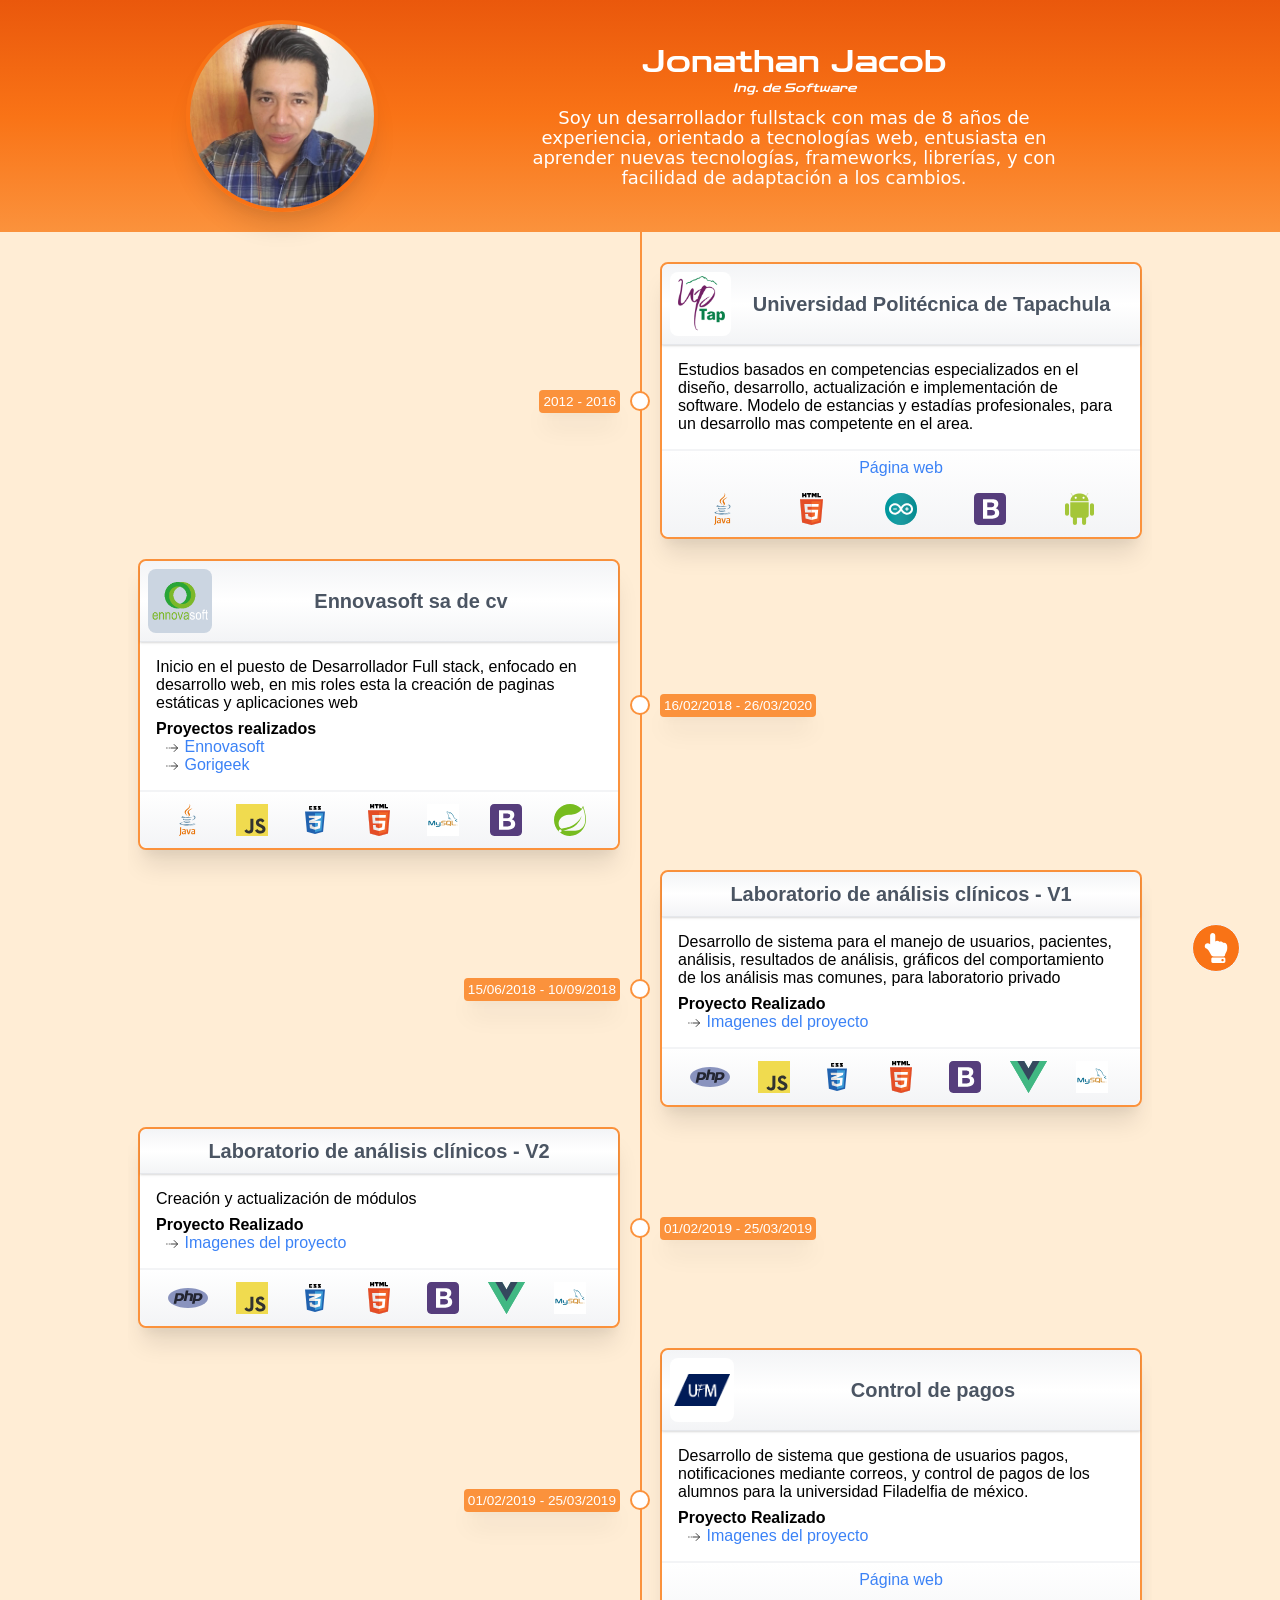
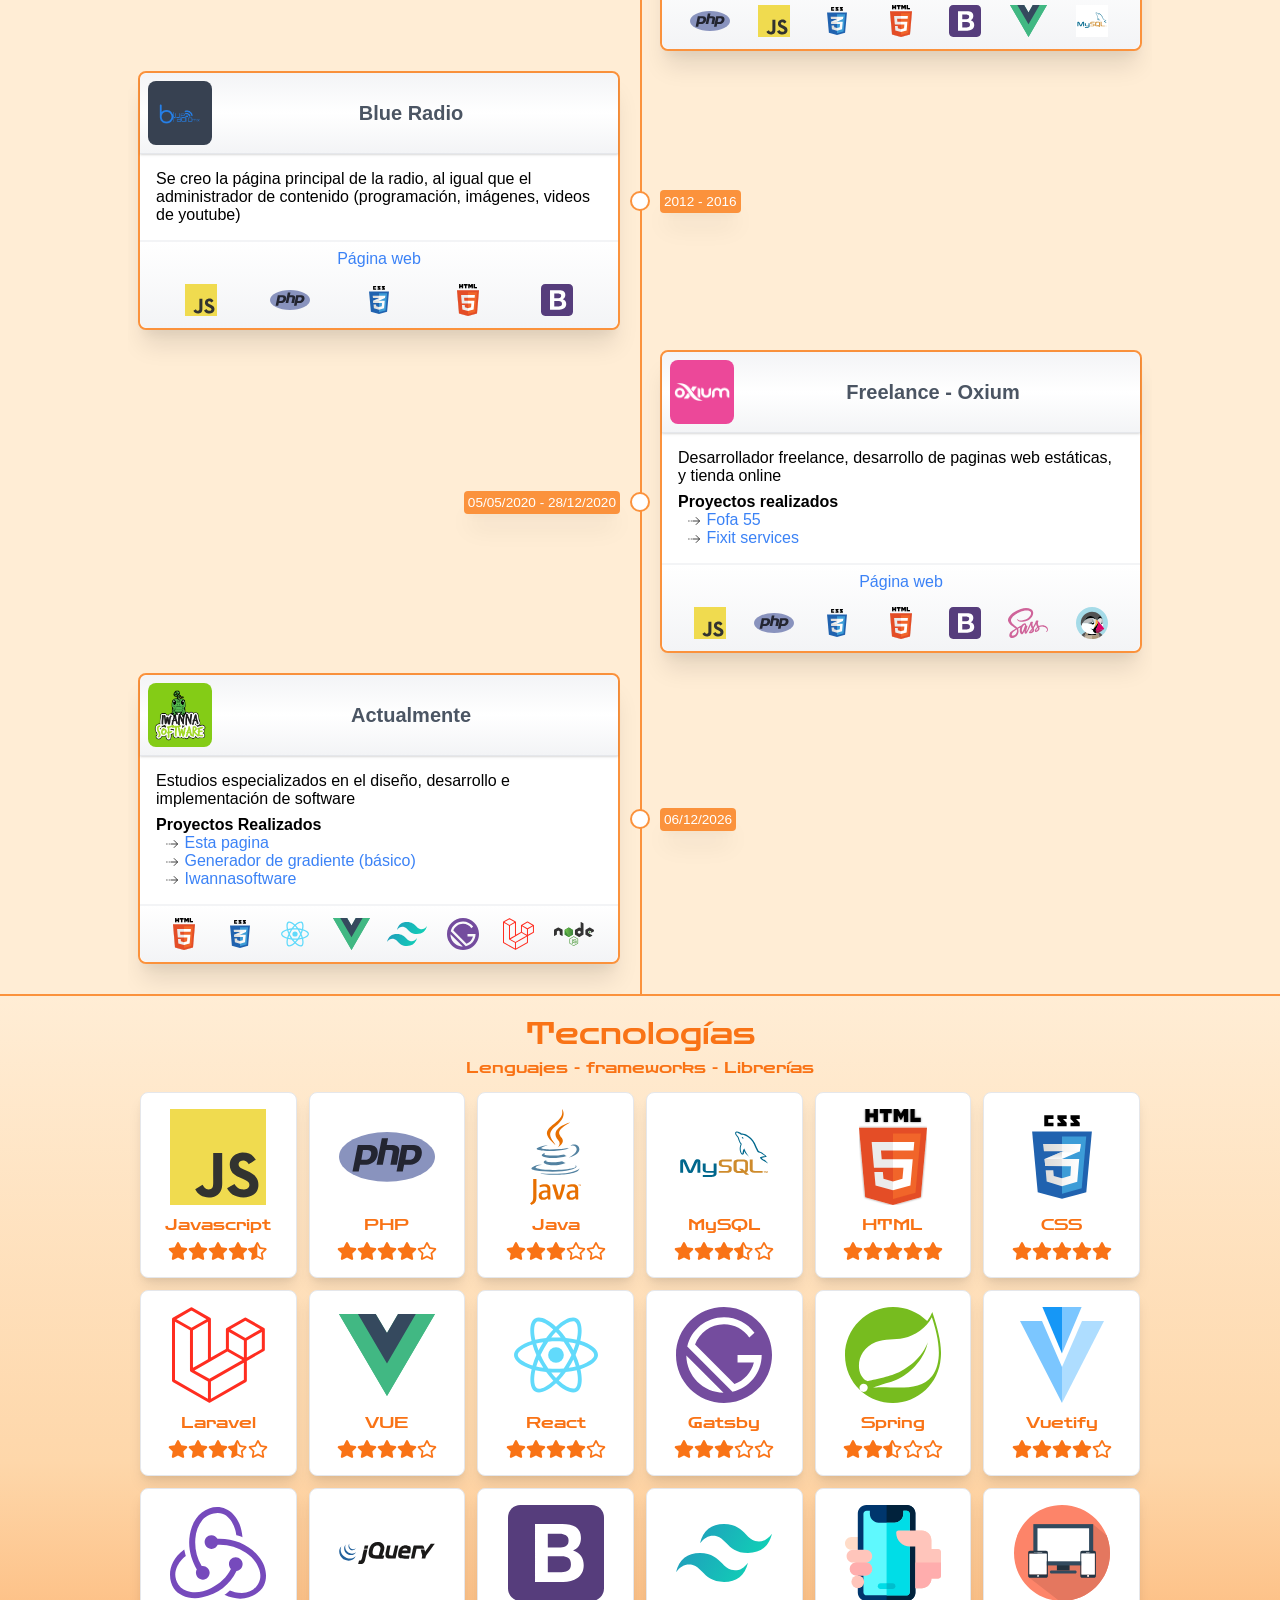
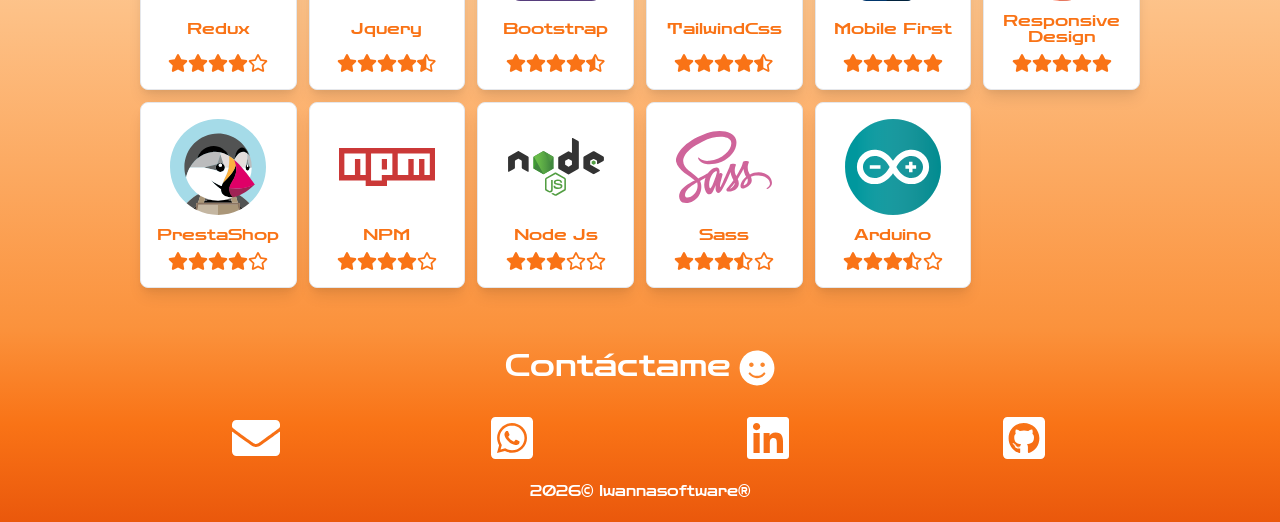
==== commit bef93c78: "se agregaron imagenes del sistema de pagos" ====
--- a/index.html
+++ b/index.html
@@ -1,3 +1,3 @@
-<!DOCTYPE html><html lang="es"><head><meta charSet="utf-8"/><meta http-equiv="x-ua-compatible" content="ie=edge"/><meta name="viewport" content="width=device-width, initial-scale=1, shrink-to-fit=no"/><style data-href="/styles.abf9b9ac15e7fa718069.css" id="gatsby-global-css">/* ! tailwindcss v2.1.2 | MIT License | https://tailwindcss.com */
+<!DOCTYPE html><html lang="es"><head><meta charSet="utf-8"/><meta http-equiv="x-ua-compatible" content="ie=edge"/><meta name="viewport" content="width=device-width, initial-scale=1, shrink-to-fit=no"/><style data-href="/styles.ccaf1862c2e14fd40d35.css" id="gatsby-global-css">/* ! tailwindcss v2.1.2 | MIT License | https://tailwindcss.com */
 
-/*! modern-normalize v1.1.0 | MIT License | https://github.com/sindresorhus/modern-normalize */html{-moz-tab-size:4;-o-tab-size:4;tab-size:4;line-height:1.15;-webkit-text-size-adjust:100%}body{margin:0;font-family:system-ui,-apple-system,Segoe UI,Roboto,Helvetica,Arial,sans-serif,Apple Color Emoji,Segoe UI Emoji}hr{height:0;color:inherit}abbr[title]{-webkit-text-decoration:underline dotted;text-decoration:underline dotted}b,strong{font-weight:bolder}code,kbd,pre,samp{font-family:ui-monospace,SFMono-Regular,Consolas,Liberation Mono,Menlo,monospace;font-size:1em}small{font-size:80%}sub,sup{font-size:75%;line-height:0;position:relative;vertical-align:baseline}sub{bottom:-.25em}sup{top:-.5em}table{text-indent:0;border-color:inherit}button,input,optgroup,select,textarea{font-family:inherit;font-size:100%;line-height:1.15;margin:0}button,select{text-transform:none}button{-webkit-appearance:button}legend{padding:0}progress{vertical-align:baseline}summary{display:list-item}blockquote,dd,dl,figure,h1,h2,h3,h4,h5,h6,hr,p,pre{margin:0}button{background-color:transparent;background-image:none}button:focus{outline:1px dotted;outline:5px auto -webkit-focus-ring-color}fieldset,ol,ul{margin:0;padding:0}ol,ul{list-style:none}html{font-family:ui-sans-serif,system-ui,-apple-system,BlinkMacSystemFont,Segoe UI,Roboto,Helvetica Neue,Arial,Noto Sans,sans-serif,Apple Color Emoji,Segoe UI Emoji,Segoe UI Symbol,Noto Color Emoji;line-height:1.5}body{font-family:inherit;line-height:inherit}*,:after,:before{box-sizing:border-box;border:0 solid #e5e7eb}hr{border-top-width:1px}img{border-style:solid}textarea{resize:vertical}input::-moz-placeholder,textarea::-moz-placeholder{opacity:1;color:#9ca3af}input:-ms-input-placeholder,textarea:-ms-input-placeholder{opacity:1;color:#9ca3af}input::placeholder,textarea::placeholder{opacity:1;color:#9ca3af}button{cursor:pointer}table{border-collapse:collapse}h1,h2,h3,h4,h5,h6{font-size:inherit;font-weight:inherit}a{color:inherit;text-decoration:inherit}button,input,optgroup,select,textarea{padding:0;line-height:inherit;color:inherit}code,kbd,pre,samp{font-family:ui-monospace,SFMono-Regular,Menlo,Monaco,Consolas,Liberation Mono,Courier New,monospace}audio,canvas,embed,iframe,img,object,svg,video{display:block;vertical-align:middle}img,video{max-width:100%;height:auto}.bg-black{--tw-bg-opacity:1;background-color:rgba(0,0,0,var(--tw-bg-opacity))}.bg-white{--tw-bg-opacity:1;background-color:rgba(255,255,255,var(--tw-bg-opacity))}.bg-gray-700{--tw-bg-opacity:1;background-color:rgba(55,65,81,var(--tw-bg-opacity))}.bg-pink-500{--tw-bg-opacity:1;background-color:rgba(236,72,153,var(--tw-bg-opacity))}.bg-primary-500{--tw-bg-opacity:1;background-color:rgba(249,115,22,var(--tw-bg-opacity))}.bg-blueGray-300{--tw-bg-opacity:1;background-color:rgba(203,213,225,var(--tw-bg-opacity))}.bg-lime-500{--tw-bg-opacity:1;background-color:rgba(132,204,22,var(--tw-bg-opacity))}.bg-opacity-40{--tw-bg-opacity:0.4}.border-primary-900{--tw-border-opacity:1;border-color:rgba(124,45,18,var(--tw-border-opacity))}.rounded-md{border-radius:.375rem}.border-b-2{border-bottom-width:2px}.inline{display:inline}.flex{display:flex}.table{display:table}.hidden{display:none}.items-center{align-items:center}.justify-center{justify-content:center}.justify-between{justify-content:space-between}.justify-around{justify-content:space-around}.font-sans{font-family:ui-sans-serif,system-ui,-apple-system,BlinkMacSystemFont,Segoe UI,Roboto,Helvetica Neue,Arial,Noto Sans,sans-serif,Apple Color Emoji,Segoe UI Emoji,Segoe UI Symbol,Noto Color Emoji}.font-semibold{font-weight:600}.h-3{height:.75rem}.h-12{height:3rem}.h-20{height:5rem}.h-full{height:100%}.text-base{font-size:1rem;line-height:1.5rem}.text-lg{font-size:1.125rem}.text-lg,.text-xl{line-height:1.75rem}.text-xl{font-size:1.25rem}.text-2xl{font-size:1.5rem;line-height:2rem}.text-3xl{font-size:1.875rem;line-height:2.25rem}.leading-4{line-height:1rem}.leading-5{line-height:1.25rem}.mt-3{margin-top:.75rem}.mb-5{margin-bottom:1.25rem}.max-h-12{max-height:3rem}.max-w-xl{max-width:36rem}.object-scale-down{-o-object-fit:scale-down;object-fit:scale-down}.opacity-30{opacity:.3}.hover\:opacity-80:hover{opacity:.8}.py-1{padding-top:.25rem;padding-bottom:.25rem}.py-2{padding-top:.5rem;padding-bottom:.5rem}.px-2{padding-left:.5rem;padding-right:.5rem}.py-3{padding-top:.75rem;padding-bottom:.75rem}.px-3{padding-left:.75rem;padding-right:.75rem}.px-5{padding-left:1.25rem;padding-right:1.25rem}.py-10{padding-top:2.5rem;padding-bottom:2.5rem}.pt-2{padding-top:.5rem}.pl-2{padding-left:.5rem}.fixed{position:fixed}.absolute{position:absolute}.relative{position:relative}.top-0{top:0}.right-0{right:0}.bottom-0{bottom:0}.left-0{left:0}.top-3{top:.75rem}*{--tw-shadow:0 0 transparent}.shadow{--tw-shadow:0 1px 3px 0 rgba(0,0,0,0.1),0 1px 2px 0 rgba(0,0,0,0.06);box-shadow:var(--tw-ring-offset-shadow,0 0 transparent),var(--tw-ring-shadow,0 0 transparent),var(--tw-shadow)}*{--tw-ring-inset:var(--tw-empty,/*!*/ /*!*/);--tw-ring-offset-width:0px;--tw-ring-offset-color:#fff;--tw-ring-color:rgba(59,130,246,0.5);--tw-ring-offset-shadow:0 0 transparent;--tw-ring-shadow:0 0 transparent}.text-white{--tw-text-opacity:1;color:rgba(255,255,255,var(--tw-text-opacity))}.text-primary-500{--tw-text-opacity:1;color:rgba(249,115,22,var(--tw-text-opacity))}.w-4{width:1rem}.w-14{width:3.5rem}.w-full{width:100%}.z-10{z-index:10}.transform{--tw-translate-x:0;--tw-translate-y:0;--tw-rotate:0;--tw-skew-x:0;--tw-skew-y:0;--tw-scale-x:1;--tw-scale-y:1;transform:translateX(var(--tw-translate-x)) translateY(var(--tw-translate-y)) rotate(var(--tw-rotate)) skewX(var(--tw-skew-x)) skewY(var(--tw-skew-y)) scaleX(var(--tw-scale-x)) scaleY(var(--tw-scale-y))}.translate-y-0{--tw-translate-y:0px}.translate-y-28{--tw-translate-y:7rem}.transition-opacity{transition-property:opacity;transition-timing-function:cubic-bezier(.4,0,.2,1);transition-duration:.15s}.duration-300{transition-duration:.3s}@-webkit-keyframes spin{to{transform:rotate(1turn)}}@keyframes spin{to{transform:rotate(1turn)}}@-webkit-keyframes ping{75%,to{transform:scale(2);opacity:0}}@keyframes ping{75%,to{transform:scale(2);opacity:0}}@-webkit-keyframes pulse{50%{opacity:.5}}@keyframes pulse{50%{opacity:.5}}@-webkit-keyframes bounce{0%,to{transform:translateY(-25%);-webkit-animation-timing-function:cubic-bezier(.8,0,1,1);animation-timing-function:cubic-bezier(.8,0,1,1)}50%{transform:none;-webkit-animation-timing-function:cubic-bezier(0,0,.2,1);animation-timing-function:cubic-bezier(0,0,.2,1)}}@keyframes bounce{0%,to{transform:translateY(-25%);-webkit-animation-timing-function:cubic-bezier(.8,0,1,1);animation-timing-function:cubic-bezier(.8,0,1,1)}50%{transform:none;-webkit-animation-timing-function:cubic-bezier(0,0,.2,1);animation-timing-function:cubic-bezier(0,0,.2,1)}}@font-face{font-family:ZenDots;src:url(/static/ZenDots-f8bb133a13b74ede9167eb349aabe5b9.ttf);font-display:fallback}#___gatsby,#gatsby-focus-wrapper,body,html{min-height:100vh}#gatsby-focus-wrapper{font-family:ZenDots;--tw-bg-opacity:1;background-color:rgba(255,237,213,var(--tw-bg-opacity));display:flex;flex-direction:column}.size__container{margin-right:auto;margin-left:auto}@media (min-width:640px){.size__container{max-width:640px}}@media (min-width:768px){.size__container{max-width:768px}}@media (min-width:1024px){.size__container{max-width:1024px}}@media (min-width:1280px){.size__container{max-width:1280px}}@media (min-width:1536px){.size__container{max-width:1536px}}.size__container{width:100%;max-width:24rem}@media (min-width:640px){.size__container{max-width:36rem}}@media (min-width:768px){.size__container{max-width:36rem}}@media (min-width:1024px){.size__container{max-width:48rem}}@media (min-width:1280px){.size__container{max-width:64rem}}@media (min-width:1536px){.size__container{max-width:80rem}}button{outline:none!important}.carousel.carousel-slider .control-arrow,.carousel .control-arrow{transition:all .25s ease-in;opacity:.4;filter:alpha(opacity=40);position:absolute;z-index:2;top:20px;background:none;border:0;font-size:32px;cursor:pointer}.carousel .control-arrow:focus,.carousel .control-arrow:hover{opacity:1;filter:alpha(opacity=100)}.carousel.carousel-slider .control-arrow:before,.carousel .control-arrow:before{margin:0 5px;display:inline-block;border-top:8px solid transparent;border-bottom:8px solid transparent;content:""}.carousel .control-disabled.control-arrow{opacity:0;filter:alpha(opacity=0);cursor:inherit;display:none}.carousel .control-prev.control-arrow{left:0}.carousel .control-prev.control-arrow:before{border-right:8px solid #fff}.carousel .control-next.control-arrow{right:0}.carousel .control-next.control-arrow:before{border-left:8px solid #fff}.carousel-root{outline:none}.carousel{position:relative;width:100%}.carousel *{box-sizing:border-box}.carousel img{width:100%;display:inline-block;pointer-events:none}.carousel .carousel{position:relative}.carousel .control-arrow{outline:0;border:0;background:none;top:50%;margin-top:-13px;font-size:18px}.carousel .thumbs-wrapper{margin:20px;overflow:hidden}.carousel .thumbs{transition:all .15s ease-in;transform:translateZ(0);position:relative;list-style:none;white-space:nowrap}.carousel .thumb{transition:border .15s ease-in;display:inline-block;margin-right:6px;white-space:nowrap;overflow:hidden;border:3px solid #fff;padding:2px}.carousel .thumb:focus{border:3px solid #ccc;outline:none}.carousel .thumb.selected,.carousel .thumb:hover{border:3px solid #333}.carousel .thumb img{vertical-align:top}.carousel.carousel-slider{position:relative;margin:0;overflow:hidden}.carousel.carousel-slider .control-arrow{top:0;color:#fff;font-size:26px;bottom:0;margin-top:0;padding:5px}.carousel.carousel-slider .control-arrow:hover{background:rgba(0,0,0,.2)}.carousel .slider-wrapper{overflow:hidden;margin:auto;width:100%;transition:height .15s ease-in}.carousel .slider-wrapper.axis-horizontal .slider{-ms-box-orient:horizontal;display:-moz-flex;display:flex}.carousel .slider-wrapper.axis-horizontal .slider .slide{flex-direction:column;flex-flow:column}.carousel .slider-wrapper.axis-vertical{-ms-box-orient:horizontal;display:-moz-flex;display:flex}.carousel .slider-wrapper.axis-vertical .slider{flex-direction:column}.carousel .slider{margin:0;padding:0;position:relative;list-style:none;width:100%}.carousel .slider.animated{transition:all .35s ease-in-out}.carousel .slide{min-width:100%;margin:0;position:relative;text-align:center}.carousel .slide img{width:100%;vertical-align:top;border:0}.carousel .slide iframe{display:inline-block;width:calc(100% - 80px);margin:0 40px 40px;border:0}.carousel .slide .legend{transition:all .5s ease-in-out;position:absolute;bottom:40px;left:50%;margin-left:-45%;width:90%;border-radius:10px;background:#000;color:#fff;padding:10px;font-size:12px;text-align:center;opacity:.25;transition:opacity .35s ease-in-out}.carousel .control-dots{position:absolute;bottom:0;margin:10px 0;padding:0;text-align:center;width:100%;z-index:1}@media (min-width:960px){.carousel .control-dots{bottom:0}}.carousel .control-dots .dot{transition:opacity .25s ease-in;opacity:.3;filter:alpha(opacity=30);box-shadow:1px 1px 2px rgba(0,0,0,.9);background:#fff;border-radius:50%;width:8px;height:8px;cursor:pointer;display:inline-block;margin:0 8px}.carousel .control-dots .dot.selected,.carousel .control-dots .dot:hover{opacity:1;filter:alpha(opacity=100)}.carousel .carousel-status{position:absolute;top:0;right:0;padding:5px;font-size:10px;text-shadow:1px 1px 1px rgba(0,0,0,.9);color:#fff}.carousel:hover .slide .legend{opacity:1}footer{background-image:linear-gradient(0deg,var(--tw-gradient-stops));--tw-gradient-from:#ea580c;--tw-gradient-stops:var(--tw-gradient-from),var(--tw-gradient-to,rgba(234,88,12,0));--tw-gradient-stops:var(--tw-gradient-from),#f97316,var(--tw-gradient-to,rgba(249,115,22,0));--tw-gradient-to:#fb923c;margin-top:auto;--tw-text-opacity:1;color:rgba(255,255,255,var(--tw-text-opacity));padding-top:1.25rem;padding-bottom:1.25rem}footer .title{margin-bottom:1.75rem;text-align:center}footer .title label{font-size:1.875rem;line-height:2.25rem}footer .title label .icon{font-size:2.25rem;line-height:2.5rem;margin-left:.5rem}footer .title label .show__hover{display:none}footer .title label .hide__hover,footer .title label:hover .show__hover{display:inline}footer .title label:hover .hide__hover{display:none}footer .social__networks{display:flex;align-items:center;justify-content:space-around;font-size:3rem;line-height:1;--tw-text-opacity:1;color:rgba(255,255,255,var(--tw-text-opacity))}footer .social__networks a{transition-property:all;transition-timing-function:cubic-bezier(.4,0,.2,1);transition-duration:.15s;transition-duration:.3s;--tw-translate-x:0;--tw-translate-y:0;--tw-rotate:0;--tw-skew-x:0;--tw-skew-y:0;transform:translateX(var(--tw-translate-x)) translateY(var(--tw-translate-y)) rotate(var(--tw-rotate)) skewX(var(--tw-skew-x)) skewY(var(--tw-skew-y)) scaleX(var(--tw-scale-x)) scaleY(var(--tw-scale-y));--tw-scale-x:1;--tw-scale-y:1}footer .social__networks a:hover{--tw-scale-x:1.25;--tw-scale-y:1.25;--tw-shadow:0 20px 25px -5px rgba(0,0,0,0.1),0 10px 10px -5px rgba(0,0,0,0.04);box-shadow:var(--tw-ring-offset-shadow,0 0 transparent),var(--tw-ring-shadow,0 0 transparent),var(--tw-shadow)}footer .copy{font-size:.875rem;line-height:1.25rem;margin-top:1.25rem;text-align:center}.up__page__container{display:flex;position:fixed;z-index:10;height:2.5rem;width:2.5rem}@media (min-width:768px){.up__page__container{height:3rem;width:3rem}}@media (min-width:1536px){.up__page__container{height:3.5rem;width:3.5rem}}.up__page__container{right:1rem;bottom:1.5rem}@media (min-width:768px){.up__page__container{right:2rem}}@media (min-width:1280px){.up__page__container{right:2.5rem;bottom:2.5rem}}@media (min-width:1536px){.up__page__container{right:3.5rem;bottom:3.5rem}}.up__page__container{--tw-border-opacity:1;border-color:rgba(243,244,246,var(--tw-border-opacity));border-radius:9999px;border-width:1px;cursor:pointer;--tw-bg-opacity:1;background-color:rgba(249,115,22,var(--tw-bg-opacity))}.dark .up__page__container{--tw-bg-opacity:1;background-color:rgba(51,65,85,var(--tw-bg-opacity))}.up__page__container{transition-property:all;transition-timing-function:cubic-bezier(.4,0,.2,1);transition-duration:.15s;transition-duration:.5s}.up__page__icon{font-size:1.5rem;line-height:2rem;margin:auto;--tw-text-opacity:1;color:rgba(255,255,255,var(--tw-text-opacity))}@media (min-width:1280px){.up__page__icon{font-size:1.875rem;line-height:2.25rem}}.up__page__icon{--tw-translate-x:0;--tw-translate-y:0;--tw-rotate:0;--tw-skew-x:0;--tw-skew-y:0;transform:translateX(var(--tw-translate-x)) translateY(var(--tw-translate-y)) rotate(var(--tw-rotate)) skewX(var(--tw-skew-x)) skewY(var(--tw-skew-y)) scaleX(var(--tw-scale-x)) scaleY(var(--tw-scale-y));--tw-scale-x:1;--tw-scale-y:1}.up__page__icon:hover{--tw-scale-x:1.25;--tw-scale-y:1.25}.up__page__icon{transition-property:all;transition-timing-function:cubic-bezier(.4,0,.2,1);transition-duration:.15s;transition-duration:.3s}.header__container{background-image:linear-gradient(180deg,var(--tw-gradient-stops));--tw-gradient-from:#ea580c;--tw-gradient-stops:var(--tw-gradient-from),var(--tw-gradient-to,rgba(234,88,12,0));--tw-gradient-stops:var(--tw-gradient-from),#f97316,var(--tw-gradient-to,rgba(249,115,22,0));--tw-gradient-to:#fb923c;padding-top:1.25rem;padding-bottom:1.25rem;transition-property:background-color,border-color,color,fill,stroke;transition-timing-function:cubic-bezier(.4,0,.2,1);transition-duration:.15s;transition-duration:.5s}.header__button{font-size:2.25rem;line-height:2.5rem;position:absolute;--tw-text-opacity:1;color:rgba(255,255,255,var(--tw-text-opacity));z-index:10;top:.5rem;--tw-drop-shadow:drop-shadow(0 20px 13px rgba(0,0,0,0.03)) drop-shadow(0 8px 5px rgba(0,0,0,0.08))}@media (min-width:1024px){.header__button{top:1.25rem}}.header__button{right:.75rem}@media (min-width:1024px){.header__button{right:2.5rem}}@media (min-width:1280px){.header__button{right:8rem}}@media (min-width:1536px){.header__button{right:15rem}}.header__content{position:relative;top:0;right:0;bottom:0;left:0;display:flex;flex-direction:column;align-items:center;justify-content:space-around}@media (min-width:640px){.header__content{flex-direction:row}}.header__content{background-color:transparent;height:100%;width:100%}.header__content__img{border-radius:9999px;--tw-shadow:0 20px 25px -5px rgba(0,0,0,0.1),0 10px 10px -5px rgba(0,0,0,0.04);box-shadow:var(--tw-ring-offset-shadow,0 0 transparent),var(--tw-ring-shadow,0 0 transparent),var(--tw-shadow);--tw-border-opacity:1;border-color:rgba(249,115,22,var(--tw-border-opacity));border-width:4px;height:9rem;width:9rem}@media (min-width:640px){.header__content__img{height:10rem;width:10rem}}@media (min-width:768px){.header__content__img{height:11rem;width:11rem}}@media (min-width:1024px){.header__content__img{height:12rem;width:12rem}}.header__content .name{padding-left:.75rem;padding-right:.75rem;text-align:center;--tw-text-opacity:1;color:rgba(255,255,255,var(--tw-text-opacity))}.header__content .name h2{font-size:1.875rem;line-height:2.25rem}.header__content .name h1{font-size:.75rem;line-height:1rem;font-style:italic}.card__event__container{--tw-bg-opacity:1;background-color:rgba(255,255,255,var(--tw-bg-opacity));--tw-shadow:0 20px 25px -5px rgba(0,0,0,0.1),0 10px 10px -5px rgba(0,0,0,0.04);box-shadow:var(--tw-ring-offset-shadow,0 0 transparent),var(--tw-ring-shadow,0 0 transparent),var(--tw-shadow);width:100%;--tw-border-opacity:1;border-color:rgba(251,146,60,var(--tw-border-opacity));border-radius:.5rem;border-width:2px}.card__event__container a{--tw-text-opacity:1;color:rgba(59,130,246,var(--tw-text-opacity))}.card__event__container a:hover{text-decoration:underline}.card__event__header{background-image:linear-gradient(180deg,var(--tw-gradient-stops));--tw-gradient-from:#f3f4f6;--tw-gradient-stops:var(--tw-gradient-from),var(--tw-gradient-to,rgba(243,244,246,0));--tw-gradient-stops:var(--tw-gradient-from),#fff,var(--tw-gradient-to,hsla(0,0%,100%,0));--tw-gradient-to:#f3f4f6;padding:.5rem;--tw-text-opacity:1;color:rgba(75,85,99,var(--tw-text-opacity));font-weight:700;font-size:1.25rem;line-height:1.75rem;text-align:center;border-top-left-radius:.5rem;border-top-right-radius:.5rem;border-bottom-width:1px;--tw-shadow:0 1px 3px 0 rgba(0,0,0,0.1),0 1px 2px 0 rgba(0,0,0,0.06);box-shadow:var(--tw-ring-offset-shadow,0 0 transparent),var(--tw-ring-shadow,0 0 transparent),var(--tw-shadow)}.card__event__header__date{margin-top:-1.5rem}@media (min-width:768px){.card__event__header__date{display:none}}.card__event__header__date span{--tw-bg-opacity:1;background-color:rgba(251,146,60,var(--tw-bg-opacity));border-radius:.25rem;font-size:.875rem;line-height:1.25rem;padding-left:.5rem;padding-right:.5rem;--tw-text-opacity:1;color:rgba(255,255,255,var(--tw-text-opacity))}.card__event__header__content{display:flex;align-items:center;justify-content:space-between}.card__event__logo{height:4rem;width:4rem;border-radius:.5rem;padding:.25rem;-o-object-fit:scale-down;object-fit:scale-down}.card__event__title{text-align:center;width:100%}.card__event__body{padding:1rem}.card__event__body .links{padding-top:.5rem}.card__event__body .links .title{font-weight:600}.card__event__body .links a{padding-left:.75rem}.card__event__footer{--tw-border-opacity:1;border-color:rgba(243,244,246,var(--tw-border-opacity));border-bottom-right-radius:.5rem;border-bottom-left-radius:.5rem;border-top-width:2px;padding:.5rem 1rem;background-image:linear-gradient(0deg,var(--tw-gradient-stops));--tw-gradient-from:#f3f4f6;--tw-gradient-stops:var(--tw-gradient-from),var(--tw-gradient-to,rgba(243,244,246,0));--tw-gradient-to:#fff}.card__event__footer .icons{display:flex;flex-wrap:wrap;justify-content:space-around;padding-top:.25rem;padding-bottom:.25rem}.card__event__footer .icons img{cursor:pointer;height:2rem;-o-object-fit:scale-down;object-fit:scale-down;width:2.5rem;--tw-translate-x:0;--tw-translate-y:0;--tw-rotate:0;--tw-skew-x:0;--tw-skew-y:0;--tw-scale-x:1;--tw-scale-y:1;transform:translateX(var(--tw-translate-x)) translateY(var(--tw-translate-y)) rotate(var(--tw-rotate)) skewX(var(--tw-skew-x)) skewY(var(--tw-skew-y)) scaleX(var(--tw-scale-x)) scaleY(var(--tw-scale-y));transition-property:all;transition-timing-function:cubic-bezier(.4,0,.2,1);transition-duration:.15s;transition-duration:.3s}.card__event__footer .icons img:hover{--tw-scale-x:1.25;--tw-scale-y:1.25;--tw-translate-y:-0.25rem}.card__event__footer .links{padding-bottom:.75rem;text-align:center}.date-container.alt-evts{--tw-shadow:0 20px 25px -5px rgba(0,0,0,0.1),0 10px 10px -5px rgba(0,0,0,0.04);box-shadow:var(--tw-ring-offset-shadow,0 0 transparent),var(--tw-ring-shadow,0 0 transparent),var(--tw-shadow)}.technologies__container{padding-top:1.25rem;padding-bottom:2.5rem;background-image:linear-gradient(180deg,var(--tw-gradient-stops));--tw-gradient-from:#ffedd5;--tw-gradient-stops:var(--tw-gradient-from),var(--tw-gradient-to,rgba(255,237,213,0));--tw-gradient-stops:var(--tw-gradient-from),#fed7aa,var(--tw-gradient-to,rgba(254,215,170,0));--tw-gradient-to:#fb923c}.dark .technologies__container{--tw-gradient-from:#334155;--tw-gradient-stops:var(--tw-gradient-from),var(--tw-gradient-to,rgba(51,65,85,0));--tw-gradient-stops:var(--tw-gradient-from),#1e293b,var(--tw-gradient-to,rgba(30,41,59,0));--tw-gradient-to:#0f172a}.technologies__container{--tw-text-opacity:1;color:rgba(249,115,22,var(--tw-text-opacity))}.dark .technologies__container{--tw-text-opacity:1;color:rgba(234,88,12,var(--tw-text-opacity))}.technologies__container{--tw-border-opacity:1;border-color:rgba(251,146,60,var(--tw-border-opacity));border-top-width:2px}.technologies__title{font-size:1.875rem;line-height:2.25rem;text-align:center}.technologies__subtitle{padding-top:.25rem;padding-bottom:.75rem;text-align:center}.technologies__card__container{display:grid;gap:.75rem;grid-template-columns:repeat(2,minmax(0,1fr))}@media (min-width:640px){.technologies__card__container{grid-template-columns:repeat(4,minmax(0,1fr))}}@media (min-width:1024px){.technologies__card__container{grid-template-columns:repeat(5,minmax(0,1fr))}}@media (min-width:1280px){.technologies__card__container{grid-template-columns:repeat(6,minmax(0,1fr))}}@media (min-width:1536px){.technologies__card__container{grid-template-columns:repeat(8,minmax(0,1fr))}}.technologies__card__container{padding-left:.75rem;padding-right:.75rem}.technologies__card__container .card{--tw-bg-opacity:1;background-color:rgba(255,255,255,var(--tw-bg-opacity))}.dark .technologies__card__container .card{--tw-bg-opacity:1;background-color:rgba(209,213,219,var(--tw-bg-opacity))}.technologies__card__container .card{padding:1rem .5rem .75rem;--tw-translate-x:0;--tw-translate-y:0;--tw-rotate:0;--tw-skew-x:0;--tw-skew-y:0;--tw-scale-x:1;--tw-scale-y:1;transform:translateX(var(--tw-translate-x)) translateY(var(--tw-translate-y)) rotate(var(--tw-rotate)) skewX(var(--tw-skew-x)) skewY(var(--tw-skew-y)) scaleX(var(--tw-scale-x)) scaleY(var(--tw-scale-y));--tw-scale-x:.95;--tw-scale-y:.95}.technologies__card__container .card:hover{--tw-scale-x:.95;--tw-scale-y:.95}.technologies__card__container .card{transition-property:all;transition-timing-function:cubic-bezier(.4,0,.2,1);transition-duration:.15s;transition-duration:.3s}@media (min-width:768px){.technologies__card__container .card{--tw-scale-x:1;--tw-scale-y:1}}.technologies__card__container .card,.technologies__card__container .card:hover{--tw-shadow:0 0 transparent;box-shadow:var(--tw-ring-offset-shadow,0 0 transparent),var(--tw-ring-shadow,0 0 transparent),var(--tw-shadow)}@media (min-width:768px){.technologies__card__container .card{--tw-shadow:0 10px 15px -3px rgba(0,0,0,0.1),0 4px 6px -2px rgba(0,0,0,0.05);box-shadow:var(--tw-ring-offset-shadow,0 0 transparent),var(--tw-ring-shadow,0 0 transparent),var(--tw-shadow)}}.technologies__card__container .card{border-radius:.5rem;border-width:1px;display:flex;flex-direction:column;align-items:center;justify-content:space-between}.technologies__card__container .card .image{height:6rem;margin-bottom:.5rem;width:6rem}.technologies__card__container .card .image img{height:100%;-o-object-fit:contain;object-fit:contain;width:100%}.technologies__card__container .card label{line-height:1rem;margin-top:.25rem;margin-bottom:.25rem;text-align:center}</style><meta name="generator" content="Gatsby 3.4.0"/><title data-react-helmet="true">Home</title><meta data-react-helmet="true" name="description" content="ing. Jonathan Jacob, my historial académico, laboral, y mi experiencia con ciertas tecnologías, lenguajes de programación, frameworks, herramientas, metodologías..."/><meta data-react-helmet="true" property="og:title" content="Home"/><meta data-react-helmet="true" property="og:description" content="ing. Jonathan Jacob, my historial académico, laboral, y mi experiencia con ciertas tecnologías, lenguajes de programación, frameworks, herramientas, metodologías..."/><meta data-react-helmet="true" property="og:type" content="website"/><meta data-react-helmet="true" name="twitter:card" content="summary"/><meta data-react-helmet="true" name="twitter:creator" content="Jonathan Jacob"/><meta data-react-helmet="true" name="twitter:title" content="Home"/><meta data-react-helmet="true" name="twitter:description" content="ing. Jonathan Jacob, my historial académico, laboral, y mi experiencia con ciertas tecnologías, lenguajes de programación, frameworks, herramientas, metodologías..."/><style>.gatsby-image-wrapper{position:relative;overflow:hidden}.gatsby-image-wrapper img{bottom:0;height:100%;left:0;margin:0;max-width:none;padding:0;position:absolute;right:0;top:0;width:100%;object-fit:cover}.gatsby-image-wrapper [data-main-image]{opacity:0;transform:translateZ(0);transition:opacity .25s linear;will-change:opacity}.gatsby-image-wrapper-constrained{display:inline-block}</style><noscript><style>.gatsby-image-wrapper noscript [data-main-image]{opacity:1!important}.gatsby-image-wrapper [data-placeholder-image]{opacity:0!important}</style></noscript><script type="module">const e="undefined"!=typeof HTMLImageElement&&"loading"in HTMLImageElement.prototype;e&&document.body.addEventListener("load",(function(e){if(void 0===e.target.dataset.mainImage)return;if(void 0===e.target.dataset.gatsbyImageSsr)return;const t=e.target;let a=null,n=t;for(;null===a&&n;)void 0!==n.parentNode.dataset.gatsbyImageWrapper&&(a=n.parentNode),n=n.parentNode;const o=a.querySelector("[data-placeholder-image]"),r=new Image;r.src=t.currentSrc,r.decode().catch((()=>{})).then((()=>{t.style.opacity=1,o&&(o.style.opacity=0,o.style.transition="opacity 500ms linear")}))}),!0);</script><link rel="icon" href="/favicon-32x32.png?v=ea8261c7cb27f39095f1ec142cdc719b" type="image/png"/><link rel="manifest" href="/manifest.webmanifest" crossorigin="anonymous"/><meta name="theme-color" content="#f26611"/><link rel="apple-touch-icon" sizes="48x48" href="/src/images/48x48.png?v=ea8261c7cb27f39095f1ec142cdc719b"/><link rel="apple-touch-icon" sizes="72x72" href="/src/images/72x72.png?v=ea8261c7cb27f39095f1ec142cdc719b"/><link rel="apple-touch-icon" sizes="96x96" href="/src/images/96x96.png?v=ea8261c7cb27f39095f1ec142cdc719b"/><link rel="apple-touch-icon" sizes="144x144" href="/src/images/144x144.png?v=ea8261c7cb27f39095f1ec142cdc719b"/><link rel="apple-touch-icon" sizes="192x192" href="/src/images/192x192.png?v=ea8261c7cb27f39095f1ec142cdc719b"/><link rel="apple-touch-icon" sizes="256x256" href="/src/images/256x256.png?v=ea8261c7cb27f39095f1ec142cdc719b"/><link rel="apple-touch-icon" sizes="384x384" href="/src/images/384x384.png?v=ea8261c7cb27f39095f1ec142cdc719b"/><link rel="apple-touch-icon" sizes="512x512" href="/src/images/512x512.png?v=ea8261c7cb27f39095f1ec142cdc719b"/><link rel="apple-touch-icon" sizes="1024x1024" href="/src/images/1024x1024.png?v=ea8261c7cb27f39095f1ec142cdc719b"/><link as="script" rel="preload" href="/webpack-runtime-3f3d121361c63c930e12.js"/><link as="script" rel="preload" href="/framework-e886f61ee3e03a6355e5.js"/><link as="script" rel="preload" href="/app-3ebae315a9a07934b9c5.js"/><link as="script" rel="preload" href="/1bfc9850-5f99473189587e4cf2e6.js"/><link as="script" rel="preload" href="/59148149-10b4ff390a5d7f26422e.js"/><link as="script" rel="preload" href="/commons-1c789dc7cbbffd0be7ad.js"/><link as="script" rel="preload" href="/715f3735e1a3f99e0989a66e0ced1569e869d2d2-b1c2cfb765b144872933.js"/><link as="script" rel="preload" href="/component---src-pages-index-js-e831ab0115a51bd03097.js"/><link as="fetch" rel="preload" href="/page-data/index/page-data.json" crossorigin="anonymous"/><link as="fetch" rel="preload" href="/page-data/sq/d/63159454.json" crossorigin="anonymous"/><link as="fetch" rel="preload" href="/page-data/app-data.json" crossorigin="anonymous"/></head><body><div id="___gatsby"><div style="outline:none" tabindex="-1" id="gatsby-focus-wrapper"><main><div class="header__container"><div class="header__content size__container"><img src="/static/jacob-2745bf15bed005abd8bd80e2f783dfca.jpg" alt="" class="header__content__img" height="200" width="200"/><div class="name"><h2>Jonathan Jacob</h2><h1>Ing. de Software</h1><p class="font-sans text-lg max-w-xl leading-5 mt-3">Soy un desarrollador fullstack con mas de<!-- --> <!-- -->3<!-- --> años de experiencia, orientado a tecnologías web, entusiasta en aprender nuevas tecnologías, frameworks, librerías, y con facilidad de adaptación a los cambios.</p></div></div></div><div class="size__container"><div class="sc-dkPtyc gnliEL timeline overflow-wrapper"><div class="sc-hKwCoD gjouQs timeline container alt-evts"><div class="sc-gsDJrp kiGiha events"><div class="sc-egiSv iYaLrc event text-event alt-evts"><div class="sc-bqiQRQ hUhAjW date-col alt-evts"><div class="sc-jrQzUz enWSfS date-container alt-evts"><time class="sc-kDThTU jbqaSx date">2012 - 2016</time></div></div><div class="sc-ksdxAp fdYigH marker-col alt-evts"><span class="sc-iqsfdx eHwKjx marker"></span></div><div class="sc-hBURRC bfcEnS card-col alt-evts"><div class="card__event__container"><div class="sc-jRQAMF text-atom"><span class="markdown"></span></div><div class="card__event__header "><div class="card__event__header__date"><span>2012 - 2016</span></div><div class="card__event__header__content"><img src="/static/uptap-6f43eca095d2baaf905d7538105c80bd.png" alt="Universidad Politécnica de Tapachula" class="card__event__logo bg-white"/><div class="card__event__title">Universidad Politécnica de Tapachula</div></div></div><div class="card__event__body"><p>Estudios basados en competencias especializados en el diseño, desarrollo, actualización e implementación de software. Modelo de estancias y estadías profesionales, para un desarrollo mas competente en el area.</p></div><div class="card__event__footer"><div class="links"><a href="http://uptapachula.edu.mx/page/" target="_blank" rel="noreferrer" alt="#uptap">Página web</a></div><div class="icons"><img src="[data-uri]" alt="0"/><img src="[data-uri]" alt="1"/><img src="[data-uri]" alt="2"/><img src="[data-uri]" alt="3"/><img src="[data-uri]" alt="4"/></div></div></div></div></div><div class="sc-egiSv iYaLrc event text-event alt-evts"><div class="sc-bqiQRQ hUhAjW date-col alt-evts"><div class="sc-jrQzUz enWSfS date-container alt-evts"><time class="sc-kDThTU jbqaSx date">16/02/2018 - 26/03/2020</time></div></div><div class="sc-ksdxAp fdYigH marker-col alt-evts"><span class="sc-iqsfdx eHwKjx marker"></span></div><div class="sc-hBURRC bfcEnS card-col alt-evts"><div class="card__event__container"><div class="sc-jRQAMF text-atom"><span class="markdown"></span></div><div class="card__event__header "><div class="card__event__header__date"><span>16/02/2018 - 26/03/2020</span></div><div class="card__event__header__content"><img src="[data-uri]" alt="Ennovasoft sa de cv" class="card__event__logo bg-blueGray-300"/><div class="card__event__title">Ennovasoft sa de cv</div></div></div><div class="card__event__body"><p>Inicio en el puesto de Desarrollador Full stack, enfocado en desarrollo web, en mis roles esta la creación de paginas estáticas y aplicaciones web</p><ul class="pt-2"><li class="font-semibold">Proyectos realizados</li><li><a href="http://ennovasoft.com/" target="_blank" rel="noreferrer" class="pl-2"><img src="[data-uri]" alt="" class="inline w-4 h-3"/> <!-- -->Ennovasoft</a></li><li><a href="http://gorigeek.com/" target="_blank" rel="noreferrer" class="pl-2"><img src="[data-uri]" alt="" class="inline w-4 h-3"/> <!-- -->Gorigeek</a></li></ul></div><div class="card__event__footer"><div class="icons"><img src="[data-uri]" alt="0"/><img src="[data-uri]" alt="1"/><img src="[data-uri]" alt="2"/><img src="[data-uri]" alt="3"/><img src="[data-uri]" alt="4"/><img src="[data-uri]" alt="5"/><img src="[data-uri]" alt="6"/></div></div></div></div></div><div class="sc-egiSv iYaLrc event text-event alt-evts"><div class="sc-bqiQRQ hUhAjW date-col alt-evts"><div class="sc-jrQzUz enWSfS date-container alt-evts"><time class="sc-kDThTU jbqaSx date">15/06/2018 - 10/09/2018</time></div></div><div class="sc-ksdxAp fdYigH marker-col alt-evts"><span class="sc-iqsfdx eHwKjx marker"></span></div><div class="sc-hBURRC bfcEnS card-col alt-evts"><div class="card__event__container"><div class="sc-jRQAMF text-atom"><span class="markdown"></span></div><div class="card__event__header "><div class="card__event__header__date"><span>15/06/2018 - 10/09/2018</span></div><div class="card__event__header__content"><div class="card__event__title">Laboratorio de análisis clínicos - V1</div></div></div><div class="card__event__body"><p>Desarrollo de sistema para el manejo de usuarios, pacientes, análisis, resultados de análisis, gráficos del comportamiento de los análisis mas comunes, para laboratorio privado</p></div><div class="card__event__footer"><div class="links"><a href="/laboratorio">Imágenes proyecto</a></div><div class="icons"><img src="[data-uri]" alt="0"/><img src="[data-uri]" alt="1"/><img src="[data-uri]" alt="2"/><img src="[data-uri]" alt="3"/><img src="[data-uri]" alt="4"/><img src="[data-uri]" alt="5"/><img src="[data-uri]" alt="6"/></div></div></div></div></div><div class="sc-egiSv iYaLrc event text-event alt-evts"><div class="sc-bqiQRQ hUhAjW date-col alt-evts"><div class="sc-jrQzUz enWSfS date-container alt-evts"><time class="sc-kDThTU jbqaSx date">01/02/2019 - 25/03/2019</time></div></div><div class="sc-ksdxAp fdYigH marker-col alt-evts"><span class="sc-iqsfdx eHwKjx marker"></span></div><div class="sc-hBURRC bfcEnS card-col alt-evts"><div class="card__event__container"><div class="sc-jRQAMF text-atom"><span class="markdown"></span></div><div class="card__event__header "><div class="card__event__header__date"><span>01/02/2019 - 25/03/2019</span></div><div class="card__event__header__content"><div class="card__event__title">Laboratorio de análisis clínicos - V2</div></div></div><div class="card__event__body"><p>Creación y actualización de módulos</p></div><div class="card__event__footer"><div class="links"><a href="/laboratorio">Imágenes proyecto</a></div><div class="icons"><img src="[data-uri]" alt="0"/><img src="[data-uri]" alt="1"/><img src="[data-uri]" alt="2"/><img src="[data-uri]" alt="3"/><img src="[data-uri]" alt="4"/><img src="[data-uri]" alt="5"/><img src="[data-uri]" alt="6"/></div></div></div></div></div><div class="sc-egiSv iYaLrc event text-event alt-evts"><div class="sc-bqiQRQ hUhAjW date-col alt-evts"><div class="sc-jrQzUz enWSfS date-container alt-evts"><time class="sc-kDThTU jbqaSx date">01/02/2019 - 25/03/2019</time></div></div><div class="sc-ksdxAp fdYigH marker-col alt-evts"><span class="sc-iqsfdx eHwKjx marker"></span></div><div class="sc-hBURRC bfcEnS card-col alt-evts"><div class="card__event__container"><div class="sc-jRQAMF text-atom"><span class="markdown"></span></div><div class="card__event__header "><div class="card__event__header__date"><span>01/02/2019 - 25/03/2019</span></div><div class="card__event__header__content"><img src="/static/ufm-d12cdd442c8501705f9785a101f14c0c.png" alt="universidad filadelfia de méxico" class="card__event__logo bg-white"/><div class="card__event__title">Control de pagos</div></div></div><div class="card__event__body"><p>Desarrollo de sistema que gestiona de usuarios pagos, notificaciones mediante correos, y control de pagos de los alumnos para la universidad Filadelfia de méxico.</p></div><div class="card__event__footer"><div class="links"><a href="https://universidadfiladelfia.edu.mx/" target="_blank" rel="noopener noreferrer">Página web</a></div><div class="icons"><img src="[data-uri]" alt="0"/><img src="[data-uri]" alt="1"/><img src="[data-uri]" alt="2"/><img src="[data-uri]" alt="3"/><img src="[data-uri]" alt="4"/><img src="[data-uri]" alt="5"/><img src="[data-uri]" alt="6"/></div></div></div></div></div><div class="sc-egiSv iYaLrc event text-event alt-evts"><div class="sc-bqiQRQ hUhAjW date-col alt-evts"><div class="sc-jrQzUz enWSfS date-container alt-evts"><time class="sc-kDThTU jbqaSx date">2012 - 2016</time></div></div><div class="sc-ksdxAp fdYigH marker-col alt-evts"><span class="sc-iqsfdx eHwKjx marker"></span></div><div class="sc-hBURRC bfcEnS card-col alt-evts"><div class="card__event__container"><div class="sc-jRQAMF text-atom"><span class="markdown"></span></div><div class="card__event__header "><div class="card__event__header__date"><span>2012 - 2016</span></div><div class="card__event__header__content"><img src="[data-uri]" alt="Universidad Politécnica de Tapachula" class="card__event__logo bg-gray-700"/><div class="card__event__title">Blue Radio</div></div></div><div class="card__event__body"><p>Se creo la página principal de la radio, al igual que el administrador de contenido (programación, imágenes, videos de youtube)</p></div><div class="card__event__footer"><div class="links"><a href="http://blueradio.com.mx/" target="_blank" rel="noreferrer" alt="blue radio">Página web</a></div><div class="icons"><img src="[data-uri]" alt="0"/><img src="[data-uri]" alt="1"/><img src="[data-uri]" alt="2"/><img src="[data-uri]" alt="3"/><img src="[data-uri]" alt="4"/></div></div></div></div></div><div class="sc-egiSv iYaLrc event text-event alt-evts"><div class="sc-bqiQRQ hUhAjW date-col alt-evts"><div class="sc-jrQzUz enWSfS date-container alt-evts"><time class="sc-kDThTU jbqaSx date">05/05/2020 - 28/12/2020</time></div></div><div class="sc-ksdxAp fdYigH marker-col alt-evts"><span class="sc-iqsfdx eHwKjx marker"></span></div><div class="sc-hBURRC bfcEnS card-col alt-evts"><div class="card__event__container"><div class="sc-jRQAMF text-atom"><span class="markdown"></span></div><div class="card__event__header "><div class="card__event__header__date"><span>05/05/2020 - 28/12/2020</span></div><div class="card__event__header__content"><img src="/static/oxium-46316df7745d7ddc8283e2c718b407d9.png" alt="oxium mx" class="card__event__logo bg-pink-500"/><div class="card__event__title">Freelance - Oxium</div></div></div><div class="card__event__body"><p>Desarrollador freelance, desarrollo de paginas web estáticas, y tienda online</p><ul class="pt-2"><li class="font-semibold">Proyectos realizados</li><li><a href="https://sofa55.com.mx/" target="_blank" rel="noreferrer" class="pl-2"><img src="[data-uri]" alt="" class="inline w-4 h-3"/> <!-- -->Fofa 55</a></li><li><a href="http://fixit-services.com/" target="_blank" rel="noreferrer" class="pl-2"><img src="[data-uri]" alt="" class="inline w-4 h-3"/> <!-- -->Fixit services</a></li></ul></div><div class="card__event__footer"><div class="links"><a href="https://oxium.mx/" target="_blank" rel="noopener noreferrer">Página web</a></div><div class="icons"><img src="[data-uri]" alt="0"/><img src="[data-uri]" alt="1"/><img src="[data-uri]" alt="2"/><img src="[data-uri]" alt="3"/><img src="[data-uri]" alt="4"/><img src="[data-uri]" alt="5"/><img src="/static/prestashop-1ac21b27b0e38dcfdb31dbb73e11a85a.svg" alt="6"/></div></div></div></div></div><div class="sc-egiSv iYaLrc event text-event alt-evts"><div class="sc-bqiQRQ hUhAjW date-col alt-evts"><div class="sc-jrQzUz enWSfS date-container alt-evts"><time class="sc-kDThTU jbqaSx date">05/05/2021</time></div></div><div class="sc-ksdxAp fdYigH marker-col alt-evts"><span class="sc-iqsfdx eHwKjx marker"></span></div><div class="sc-hBURRC bfcEnS card-col alt-evts"><div class="card__event__container"><div class="sc-jRQAMF text-atom"><span class="markdown"></span></div><div class="card__event__header "><div class="card__event__header__date"><span>05/05/2021</span></div><div class="card__event__header__content"><img src="/static/iwanna-bcb034fc0a4eee9b26222f02ed1784ce.png" alt="iwannasoftware" class="card__event__logo bg-lime-500"/><div class="card__event__title">Actualmente</div></div></div><div class="card__event__body"><p>Estudios especializados en el diseño, desarrollo e implementación de software</p><ul class="pt-2"><li class="font-semibold">Proyectos Realizados</li><li><a href="/" class="pl-2"><img src="[data-uri]" alt="" class="inline w-4 h-3"/> <!-- -->Esta pagina</a></li><li><a href="https://beatlion.github.io/gradient/" target="_blank" rel="noreferrer" class="pl-2"><img src="[data-uri]" alt="" class="inline w-4 h-3"/> <!-- -->Generador de gradiente (básico)</a></li><li><a href="https://iwannasoftware.web.app/" target="_blank" rel="noreferrer" class="pl-2"><img src="[data-uri]" alt="" class="inline w-4 h-3"/> <!-- -->Iwannasoftware</a></li></ul></div><div class="card__event__footer"><div class="icons"><img src="[data-uri]" alt="0"/><img src="[data-uri]" alt="1"/><img src="[data-uri]" alt="2"/><img src="[data-uri]" alt="3"/><img src="[data-uri]" alt="4"/><img src="[data-uri]" alt="5"/><img src="[data-uri]" alt="6"/></div></div></div></div></div></div></div></div></div><div class="technologies__container"><div class="size__container"><h3 class="technologies__title">Tecnologías</h3><h4 class="technologies__subtitle">Lenguajes - frameworks - Librerías</h4><div class="technologies__card__container"><div class="card"><div class="image"><img src="[data-uri]" alt="javascript lang"/></div><label>Javascript</label><div class="flex text-xl"><label><svg stroke="currentColor" fill="currentColor" viewBox="0 0 576 512" height="1em" width="1em" xmlns="http://www.w3.org/2000/svg"><path d="M259.3 17.8L194 150.2 47.9 171.5c-26.2 3.8-36.7 36.1-17.7 54.6l105.7 103-25 145.5c-4.5 26.3 23.2 46 46.4 33.7L288 439.6l130.7 68.7c23.2 12.2 50.9-7.4 46.4-33.7l-25-145.5 105.7-103c19-18.5 8.5-50.8-17.7-54.6L382 150.2 316.7 17.8c-11.7-23.6-45.6-23.9-57.4 0z"></path></svg></label><label><svg stroke="currentColor" fill="currentColor" viewBox="0 0 576 512" height="1em" width="1em" xmlns="http://www.w3.org/2000/svg"><path d="M259.3 17.8L194 150.2 47.9 171.5c-26.2 3.8-36.7 36.1-17.7 54.6l105.7 103-25 145.5c-4.5 26.3 23.2 46 46.4 33.7L288 439.6l130.7 68.7c23.2 12.2 50.9-7.4 46.4-33.7l-25-145.5 105.7-103c19-18.5 8.5-50.8-17.7-54.6L382 150.2 316.7 17.8c-11.7-23.6-45.6-23.9-57.4 0z"></path></svg></label><label><svg stroke="currentColor" fill="currentColor" viewBox="0 0 576 512" height="1em" width="1em" xmlns="http://www.w3.org/2000/svg"><path d="M259.3 17.8L194 150.2 47.9 171.5c-26.2 3.8-36.7 36.1-17.7 54.6l105.7 103-25 145.5c-4.5 26.3 23.2 46 46.4 33.7L288 439.6l130.7 68.7c23.2 12.2 50.9-7.4 46.4-33.7l-25-145.5 105.7-103c19-18.5 8.5-50.8-17.7-54.6L382 150.2 316.7 17.8c-11.7-23.6-45.6-23.9-57.4 0z"></path></svg></label><label><svg stroke="currentColor" fill="currentColor" viewBox="0 0 576 512" height="1em" width="1em" xmlns="http://www.w3.org/2000/svg"><path d="M259.3 17.8L194 150.2 47.9 171.5c-26.2 3.8-36.7 36.1-17.7 54.6l105.7 103-25 145.5c-4.5 26.3 23.2 46 46.4 33.7L288 439.6l130.7 68.7c23.2 12.2 50.9-7.4 46.4-33.7l-25-145.5 105.7-103c19-18.5 8.5-50.8-17.7-54.6L382 150.2 316.7 17.8c-11.7-23.6-45.6-23.9-57.4 0z"></path></svg></label><label><svg stroke="currentColor" fill="currentColor" viewBox="0 0 576 512" height="1em" width="1em" xmlns="http://www.w3.org/2000/svg"><path d="M508.55 171.51L362.18 150.2 296.77 17.81C290.89 5.98 279.42 0 267.95 0c-11.4 0-22.79 5.9-28.69 17.81l-65.43 132.38-146.38 21.29c-26.25 3.8-36.77 36.09-17.74 54.59l105.89 103-25.06 145.48C86.98 495.33 103.57 512 122.15 512c4.93 0 10-1.17 14.87-3.75l130.95-68.68 130.94 68.7c4.86 2.55 9.92 3.71 14.83 3.71 18.6 0 35.22-16.61 31.66-37.4l-25.03-145.49 105.91-102.98c19.04-18.5 8.52-50.8-17.73-54.6zm-121.74 123.2l-18.12 17.62 4.28 24.88 19.52 113.45-102.13-53.59-22.38-11.74.03-317.19 51.03 103.29 11.18 22.63 25.01 3.64 114.23 16.63-82.65 80.38z"></path></svg></label></div></div><div class="card"><div class="image"><img src="[data-uri]" alt="PHP- Hypertext Preprocessor"/></div><label>PHP</label><div class="flex text-xl"><label><svg stroke="currentColor" fill="currentColor" viewBox="0 0 576 512" height="1em" width="1em" xmlns="http://www.w3.org/2000/svg"><path d="M259.3 17.8L194 150.2 47.9 171.5c-26.2 3.8-36.7 36.1-17.7 54.6l105.7 103-25 145.5c-4.5 26.3 23.2 46 46.4 33.7L288 439.6l130.7 68.7c23.2 12.2 50.9-7.4 46.4-33.7l-25-145.5 105.7-103c19-18.5 8.5-50.8-17.7-54.6L382 150.2 316.7 17.8c-11.7-23.6-45.6-23.9-57.4 0z"></path></svg></label><label><svg stroke="currentColor" fill="currentColor" viewBox="0 0 576 512" height="1em" width="1em" xmlns="http://www.w3.org/2000/svg"><path d="M259.3 17.8L194 150.2 47.9 171.5c-26.2 3.8-36.7 36.1-17.7 54.6l105.7 103-25 145.5c-4.5 26.3 23.2 46 46.4 33.7L288 439.6l130.7 68.7c23.2 12.2 50.9-7.4 46.4-33.7l-25-145.5 105.7-103c19-18.5 8.5-50.8-17.7-54.6L382 150.2 316.7 17.8c-11.7-23.6-45.6-23.9-57.4 0z"></path></svg></label><label><svg stroke="currentColor" fill="currentColor" viewBox="0 0 576 512" height="1em" width="1em" xmlns="http://www.w3.org/2000/svg"><path d="M259.3 17.8L194 150.2 47.9 171.5c-26.2 3.8-36.7 36.1-17.7 54.6l105.7 103-25 145.5c-4.5 26.3 23.2 46 46.4 33.7L288 439.6l130.7 68.7c23.2 12.2 50.9-7.4 46.4-33.7l-25-145.5 105.7-103c19-18.5 8.5-50.8-17.7-54.6L382 150.2 316.7 17.8c-11.7-23.6-45.6-23.9-57.4 0z"></path></svg></label><label><svg stroke="currentColor" fill="currentColor" viewBox="0 0 576 512" height="1em" width="1em" xmlns="http://www.w3.org/2000/svg"><path d="M259.3 17.8L194 150.2 47.9 171.5c-26.2 3.8-36.7 36.1-17.7 54.6l105.7 103-25 145.5c-4.5 26.3 23.2 46 46.4 33.7L288 439.6l130.7 68.7c23.2 12.2 50.9-7.4 46.4-33.7l-25-145.5 105.7-103c19-18.5 8.5-50.8-17.7-54.6L382 150.2 316.7 17.8c-11.7-23.6-45.6-23.9-57.4 0z"></path></svg></label><label><svg stroke="currentColor" fill="currentColor" height="1em" width="1em" xmlns="http://www.w3.org/2000/svg" viewBox="0 0 576 512"><path d="M528.1 171.5L382 150.2 316.7 17.8c-11.7-23.6-45.6-23.9-57.4 0L194 150.2 47.9 171.5c-26.2 3.8-36.7 36.1-17.7 54.6l105.7 103-25 145.5c-4.5 26.3 23.2 46 46.4 33.7L288 439.6l130.7 68.7c23.2 12.2 50.9-7.4 46.4-33.7l-25-145.5 105.7-103c19-18.5 8.5-50.8-17.7-54.6zM388.6 312.3l23.7 138.4L288 385.4l-124.3 65.3 23.7-138.4-100.6-98 139-20.2 62.2-126 62.2 126 139 20.2-100.6 98z"></path></svg></label></div></div><div class="card"><div class="image"><img src="[data-uri]" alt="Java lang"/></div><label>Java</label><div class="flex text-xl"><label><svg stroke="currentColor" fill="currentColor" viewBox="0 0 576 512" height="1em" width="1em" xmlns="http://www.w3.org/2000/svg"><path d="M259.3 17.8L194 150.2 47.9 171.5c-26.2 3.8-36.7 36.1-17.7 54.6l105.7 103-25 145.5c-4.5 26.3 23.2 46 46.4 33.7L288 439.6l130.7 68.7c23.2 12.2 50.9-7.4 46.4-33.7l-25-145.5 105.7-103c19-18.5 8.5-50.8-17.7-54.6L382 150.2 316.7 17.8c-11.7-23.6-45.6-23.9-57.4 0z"></path></svg></label><label><svg stroke="currentColor" fill="currentColor" viewBox="0 0 576 512" height="1em" width="1em" xmlns="http://www.w3.org/2000/svg"><path d="M259.3 17.8L194 150.2 47.9 171.5c-26.2 3.8-36.7 36.1-17.7 54.6l105.7 103-25 145.5c-4.5 26.3 23.2 46 46.4 33.7L288 439.6l130.7 68.7c23.2 12.2 50.9-7.4 46.4-33.7l-25-145.5 105.7-103c19-18.5 8.5-50.8-17.7-54.6L382 150.2 316.7 17.8c-11.7-23.6-45.6-23.9-57.4 0z"></path></svg></label><label><svg stroke="currentColor" fill="currentColor" viewBox="0 0 576 512" height="1em" width="1em" xmlns="http://www.w3.org/2000/svg"><path d="M259.3 17.8L194 150.2 47.9 171.5c-26.2 3.8-36.7 36.1-17.7 54.6l105.7 103-25 145.5c-4.5 26.3 23.2 46 46.4 33.7L288 439.6l130.7 68.7c23.2 12.2 50.9-7.4 46.4-33.7l-25-145.5 105.7-103c19-18.5 8.5-50.8-17.7-54.6L382 150.2 316.7 17.8c-11.7-23.6-45.6-23.9-57.4 0z"></path></svg></label><label><svg stroke="currentColor" fill="currentColor" height="1em" width="1em" xmlns="http://www.w3.org/2000/svg" viewBox="0 0 576 512"><path d="M528.1 171.5L382 150.2 316.7 17.8c-11.7-23.6-45.6-23.9-57.4 0L194 150.2 47.9 171.5c-26.2 3.8-36.7 36.1-17.7 54.6l105.7 103-25 145.5c-4.5 26.3 23.2 46 46.4 33.7L288 439.6l130.7 68.7c23.2 12.2 50.9-7.4 46.4-33.7l-25-145.5 105.7-103c19-18.5 8.5-50.8-17.7-54.6zM388.6 312.3l23.7 138.4L288 385.4l-124.3 65.3 23.7-138.4-100.6-98 139-20.2 62.2-126 62.2 126 139 20.2-100.6 98z"></path></svg></label><label><svg stroke="currentColor" fill="currentColor" height="1em" width="1em" xmlns="http://www.w3.org/2000/svg" viewBox="0 0 576 512"><path d="M528.1 171.5L382 150.2 316.7 17.8c-11.7-23.6-45.6-23.9-57.4 0L194 150.2 47.9 171.5c-26.2 3.8-36.7 36.1-17.7 54.6l105.7 103-25 145.5c-4.5 26.3 23.2 46 46.4 33.7L288 439.6l130.7 68.7c23.2 12.2 50.9-7.4 46.4-33.7l-25-145.5 105.7-103c19-18.5 8.5-50.8-17.7-54.6zM388.6 312.3l23.7 138.4L288 385.4l-124.3 65.3 23.7-138.4-100.6-98 139-20.2 62.2-126 62.2 126 139 20.2-100.6 98z"></path></svg></label></div></div><div class="card"><div class="image"><img src="[data-uri]" alt="MySQL data base"/></div><label>MySQL</label><div class="flex text-xl"><label><svg stroke="currentColor" fill="currentColor" viewBox="0 0 576 512" height="1em" width="1em" xmlns="http://www.w3.org/2000/svg"><path d="M259.3 17.8L194 150.2 47.9 171.5c-26.2 3.8-36.7 36.1-17.7 54.6l105.7 103-25 145.5c-4.5 26.3 23.2 46 46.4 33.7L288 439.6l130.7 68.7c23.2 12.2 50.9-7.4 46.4-33.7l-25-145.5 105.7-103c19-18.5 8.5-50.8-17.7-54.6L382 150.2 316.7 17.8c-11.7-23.6-45.6-23.9-57.4 0z"></path></svg></label><label><svg stroke="currentColor" fill="currentColor" viewBox="0 0 576 512" height="1em" width="1em" xmlns="http://www.w3.org/2000/svg"><path d="M259.3 17.8L194 150.2 47.9 171.5c-26.2 3.8-36.7 36.1-17.7 54.6l105.7 103-25 145.5c-4.5 26.3 23.2 46 46.4 33.7L288 439.6l130.7 68.7c23.2 12.2 50.9-7.4 46.4-33.7l-25-145.5 105.7-103c19-18.5 8.5-50.8-17.7-54.6L382 150.2 316.7 17.8c-11.7-23.6-45.6-23.9-57.4 0z"></path></svg></label><label><svg stroke="currentColor" fill="currentColor" viewBox="0 0 576 512" height="1em" width="1em" xmlns="http://www.w3.org/2000/svg"><path d="M259.3 17.8L194 150.2 47.9 171.5c-26.2 3.8-36.7 36.1-17.7 54.6l105.7 103-25 145.5c-4.5 26.3 23.2 46 46.4 33.7L288 439.6l130.7 68.7c23.2 12.2 50.9-7.4 46.4-33.7l-25-145.5 105.7-103c19-18.5 8.5-50.8-17.7-54.6L382 150.2 316.7 17.8c-11.7-23.6-45.6-23.9-57.4 0z"></path></svg></label><label><svg stroke="currentColor" fill="currentColor" viewBox="0 0 576 512" height="1em" width="1em" xmlns="http://www.w3.org/2000/svg"><path d="M508.55 171.51L362.18 150.2 296.77 17.81C290.89 5.98 279.42 0 267.95 0c-11.4 0-22.79 5.9-28.69 17.81l-65.43 132.38-146.38 21.29c-26.25 3.8-36.77 36.09-17.74 54.59l105.89 103-25.06 145.48C86.98 495.33 103.57 512 122.15 512c4.93 0 10-1.17 14.87-3.75l130.95-68.68 130.94 68.7c4.86 2.55 9.92 3.71 14.83 3.71 18.6 0 35.22-16.61 31.66-37.4l-25.03-145.49 105.91-102.98c19.04-18.5 8.52-50.8-17.73-54.6zm-121.74 123.2l-18.12 17.62 4.28 24.88 19.52 113.45-102.13-53.59-22.38-11.74.03-317.19 51.03 103.29 11.18 22.63 25.01 3.64 114.23 16.63-82.65 80.38z"></path></svg></label><label><svg stroke="currentColor" fill="currentColor" height="1em" width="1em" xmlns="http://www.w3.org/2000/svg" viewBox="0 0 576 512"><path d="M528.1 171.5L382 150.2 316.7 17.8c-11.7-23.6-45.6-23.9-57.4 0L194 150.2 47.9 171.5c-26.2 3.8-36.7 36.1-17.7 54.6l105.7 103-25 145.5c-4.5 26.3 23.2 46 46.4 33.7L288 439.6l130.7 68.7c23.2 12.2 50.9-7.4 46.4-33.7l-25-145.5 105.7-103c19-18.5 8.5-50.8-17.7-54.6zM388.6 312.3l23.7 138.4L288 385.4l-124.3 65.3 23.7-138.4-100.6-98 139-20.2 62.2-126 62.2 126 139 20.2-100.6 98z"></path></svg></label></div></div><div class="card"><div class="image"><img src="[data-uri]" alt="HTML - HyperText Markup Language"/></div><label>HTML</label><div class="flex text-xl"><label><svg stroke="currentColor" fill="currentColor" viewBox="0 0 576 512" height="1em" width="1em" xmlns="http://www.w3.org/2000/svg"><path d="M259.3 17.8L194 150.2 47.9 171.5c-26.2 3.8-36.7 36.1-17.7 54.6l105.7 103-25 145.5c-4.5 26.3 23.2 46 46.4 33.7L288 439.6l130.7 68.7c23.2 12.2 50.9-7.4 46.4-33.7l-25-145.5 105.7-103c19-18.5 8.5-50.8-17.7-54.6L382 150.2 316.7 17.8c-11.7-23.6-45.6-23.9-57.4 0z"></path></svg></label><label><svg stroke="currentColor" fill="currentColor" viewBox="0 0 576 512" height="1em" width="1em" xmlns="http://www.w3.org/2000/svg"><path d="M259.3 17.8L194 150.2 47.9 171.5c-26.2 3.8-36.7 36.1-17.7 54.6l105.7 103-25 145.5c-4.5 26.3 23.2 46 46.4 33.7L288 439.6l130.7 68.7c23.2 12.2 50.9-7.4 46.4-33.7l-25-145.5 105.7-103c19-18.5 8.5-50.8-17.7-54.6L382 150.2 316.7 17.8c-11.7-23.6-45.6-23.9-57.4 0z"></path></svg></label><label><svg stroke="currentColor" fill="currentColor" viewBox="0 0 576 512" height="1em" width="1em" xmlns="http://www.w3.org/2000/svg"><path d="M259.3 17.8L194 150.2 47.9 171.5c-26.2 3.8-36.7 36.1-17.7 54.6l105.7 103-25 145.5c-4.5 26.3 23.2 46 46.4 33.7L288 439.6l130.7 68.7c23.2 12.2 50.9-7.4 46.4-33.7l-25-145.5 105.7-103c19-18.5 8.5-50.8-17.7-54.6L382 150.2 316.7 17.8c-11.7-23.6-45.6-23.9-57.4 0z"></path></svg></label><label><svg stroke="currentColor" fill="currentColor" viewBox="0 0 576 512" height="1em" width="1em" xmlns="http://www.w3.org/2000/svg"><path d="M259.3 17.8L194 150.2 47.9 171.5c-26.2 3.8-36.7 36.1-17.7 54.6l105.7 103-25 145.5c-4.5 26.3 23.2 46 46.4 33.7L288 439.6l130.7 68.7c23.2 12.2 50.9-7.4 46.4-33.7l-25-145.5 105.7-103c19-18.5 8.5-50.8-17.7-54.6L382 150.2 316.7 17.8c-11.7-23.6-45.6-23.9-57.4 0z"></path></svg></label><label><svg stroke="currentColor" fill="currentColor" viewBox="0 0 576 512" height="1em" width="1em" xmlns="http://www.w3.org/2000/svg"><path d="M259.3 17.8L194 150.2 47.9 171.5c-26.2 3.8-36.7 36.1-17.7 54.6l105.7 103-25 145.5c-4.5 26.3 23.2 46 46.4 33.7L288 439.6l130.7 68.7c23.2 12.2 50.9-7.4 46.4-33.7l-25-145.5 105.7-103c19-18.5 8.5-50.8-17.7-54.6L382 150.2 316.7 17.8c-11.7-23.6-45.6-23.9-57.4 0z"></path></svg></label></div></div><div class="card"><div class="image"><img src="[data-uri]" alt="CSS - Cascading Style Sheets"/></div><label>CSS</label><div class="flex text-xl"><label><svg stroke="currentColor" fill="currentColor" viewBox="0 0 576 512" height="1em" width="1em" xmlns="http://www.w3.org/2000/svg"><path d="M259.3 17.8L194 150.2 47.9 171.5c-26.2 3.8-36.7 36.1-17.7 54.6l105.7 103-25 145.5c-4.5 26.3 23.2 46 46.4 33.7L288 439.6l130.7 68.7c23.2 12.2 50.9-7.4 46.4-33.7l-25-145.5 105.7-103c19-18.5 8.5-50.8-17.7-54.6L382 150.2 316.7 17.8c-11.7-23.6-45.6-23.9-57.4 0z"></path></svg></label><label><svg stroke="currentColor" fill="currentColor" viewBox="0 0 576 512" height="1em" width="1em" xmlns="http://www.w3.org/2000/svg"><path d="M259.3 17.8L194 150.2 47.9 171.5c-26.2 3.8-36.7 36.1-17.7 54.6l105.7 103-25 145.5c-4.5 26.3 23.2 46 46.4 33.7L288 439.6l130.7 68.7c23.2 12.2 50.9-7.4 46.4-33.7l-25-145.5 105.7-103c19-18.5 8.5-50.8-17.7-54.6L382 150.2 316.7 17.8c-11.7-23.6-45.6-23.9-57.4 0z"></path></svg></label><label><svg stroke="currentColor" fill="currentColor" viewBox="0 0 576 512" height="1em" width="1em" xmlns="http://www.w3.org/2000/svg"><path d="M259.3 17.8L194 150.2 47.9 171.5c-26.2 3.8-36.7 36.1-17.7 54.6l105.7 103-25 145.5c-4.5 26.3 23.2 46 46.4 33.7L288 439.6l130.7 68.7c23.2 12.2 50.9-7.4 46.4-33.7l-25-145.5 105.7-103c19-18.5 8.5-50.8-17.7-54.6L382 150.2 316.7 17.8c-11.7-23.6-45.6-23.9-57.4 0z"></path></svg></label><label><svg stroke="currentColor" fill="currentColor" viewBox="0 0 576 512" height="1em" width="1em" xmlns="http://www.w3.org/2000/svg"><path d="M259.3 17.8L194 150.2 47.9 171.5c-26.2 3.8-36.7 36.1-17.7 54.6l105.7 103-25 145.5c-4.5 26.3 23.2 46 46.4 33.7L288 439.6l130.7 68.7c23.2 12.2 50.9-7.4 46.4-33.7l-25-145.5 105.7-103c19-18.5 8.5-50.8-17.7-54.6L382 150.2 316.7 17.8c-11.7-23.6-45.6-23.9-57.4 0z"></path></svg></label><label><svg stroke="currentColor" fill="currentColor" viewBox="0 0 576 512" height="1em" width="1em" xmlns="http://www.w3.org/2000/svg"><path d="M259.3 17.8L194 150.2 47.9 171.5c-26.2 3.8-36.7 36.1-17.7 54.6l105.7 103-25 145.5c-4.5 26.3 23.2 46 46.4 33.7L288 439.6l130.7 68.7c23.2 12.2 50.9-7.4 46.4-33.7l-25-145.5 105.7-103c19-18.5 8.5-50.8-17.7-54.6L382 150.2 316.7 17.8c-11.7-23.6-45.6-23.9-57.4 0z"></path></svg></label></div></div><div class="card"><div class="image"><img src="[data-uri]" alt="Laravel framework"/></div><label>Laravel</label><div class="flex text-xl"><label><svg stroke="currentColor" fill="currentColor" viewBox="0 0 576 512" height="1em" width="1em" xmlns="http://www.w3.org/2000/svg"><path d="M259.3 17.8L194 150.2 47.9 171.5c-26.2 3.8-36.7 36.1-17.7 54.6l105.7 103-25 145.5c-4.5 26.3 23.2 46 46.4 33.7L288 439.6l130.7 68.7c23.2 12.2 50.9-7.4 46.4-33.7l-25-145.5 105.7-103c19-18.5 8.5-50.8-17.7-54.6L382 150.2 316.7 17.8c-11.7-23.6-45.6-23.9-57.4 0z"></path></svg></label><label><svg stroke="currentColor" fill="currentColor" viewBox="0 0 576 512" height="1em" width="1em" xmlns="http://www.w3.org/2000/svg"><path d="M259.3 17.8L194 150.2 47.9 171.5c-26.2 3.8-36.7 36.1-17.7 54.6l105.7 103-25 145.5c-4.5 26.3 23.2 46 46.4 33.7L288 439.6l130.7 68.7c23.2 12.2 50.9-7.4 46.4-33.7l-25-145.5 105.7-103c19-18.5 8.5-50.8-17.7-54.6L382 150.2 316.7 17.8c-11.7-23.6-45.6-23.9-57.4 0z"></path></svg></label><label><svg stroke="currentColor" fill="currentColor" viewBox="0 0 576 512" height="1em" width="1em" xmlns="http://www.w3.org/2000/svg"><path d="M259.3 17.8L194 150.2 47.9 171.5c-26.2 3.8-36.7 36.1-17.7 54.6l105.7 103-25 145.5c-4.5 26.3 23.2 46 46.4 33.7L288 439.6l130.7 68.7c23.2 12.2 50.9-7.4 46.4-33.7l-25-145.5 105.7-103c19-18.5 8.5-50.8-17.7-54.6L382 150.2 316.7 17.8c-11.7-23.6-45.6-23.9-57.4 0z"></path></svg></label><label><svg stroke="currentColor" fill="currentColor" viewBox="0 0 576 512" height="1em" width="1em" xmlns="http://www.w3.org/2000/svg"><path d="M508.55 171.51L362.18 150.2 296.77 17.81C290.89 5.98 279.42 0 267.95 0c-11.4 0-22.79 5.9-28.69 17.81l-65.43 132.38-146.38 21.29c-26.25 3.8-36.77 36.09-17.74 54.59l105.89 103-25.06 145.48C86.98 495.33 103.57 512 122.15 512c4.93 0 10-1.17 14.87-3.75l130.95-68.68 130.94 68.7c4.86 2.55 9.92 3.71 14.83 3.71 18.6 0 35.22-16.61 31.66-37.4l-25.03-145.49 105.91-102.98c19.04-18.5 8.52-50.8-17.73-54.6zm-121.74 123.2l-18.12 17.62 4.28 24.88 19.52 113.45-102.13-53.59-22.38-11.74.03-317.19 51.03 103.29 11.18 22.63 25.01 3.64 114.23 16.63-82.65 80.38z"></path></svg></label><label><svg stroke="currentColor" fill="currentColor" height="1em" width="1em" xmlns="http://www.w3.org/2000/svg" viewBox="0 0 576 512"><path d="M528.1 171.5L382 150.2 316.7 17.8c-11.7-23.6-45.6-23.9-57.4 0L194 150.2 47.9 171.5c-26.2 3.8-36.7 36.1-17.7 54.6l105.7 103-25 145.5c-4.5 26.3 23.2 46 46.4 33.7L288 439.6l130.7 68.7c23.2 12.2 50.9-7.4 46.4-33.7l-25-145.5 105.7-103c19-18.5 8.5-50.8-17.7-54.6zM388.6 312.3l23.7 138.4L288 385.4l-124.3 65.3 23.7-138.4-100.6-98 139-20.2 62.2-126 62.2 126 139 20.2-100.6 98z"></path></svg></label></div></div><div class="card"><div class="image"><img src="[data-uri]" alt="VUE - framework javascript"/></div><label>VUE</label><div class="flex text-xl"><label><svg stroke="currentColor" fill="currentColor" viewBox="0 0 576 512" height="1em" width="1em" xmlns="http://www.w3.org/2000/svg"><path d="M259.3 17.8L194 150.2 47.9 171.5c-26.2 3.8-36.7 36.1-17.7 54.6l105.7 103-25 145.5c-4.5 26.3 23.2 46 46.4 33.7L288 439.6l130.7 68.7c23.2 12.2 50.9-7.4 46.4-33.7l-25-145.5 105.7-103c19-18.5 8.5-50.8-17.7-54.6L382 150.2 316.7 17.8c-11.7-23.6-45.6-23.9-57.4 0z"></path></svg></label><label><svg stroke="currentColor" fill="currentColor" viewBox="0 0 576 512" height="1em" width="1em" xmlns="http://www.w3.org/2000/svg"><path d="M259.3 17.8L194 150.2 47.9 171.5c-26.2 3.8-36.7 36.1-17.7 54.6l105.7 103-25 145.5c-4.5 26.3 23.2 46 46.4 33.7L288 439.6l130.7 68.7c23.2 12.2 50.9-7.4 46.4-33.7l-25-145.5 105.7-103c19-18.5 8.5-50.8-17.7-54.6L382 150.2 316.7 17.8c-11.7-23.6-45.6-23.9-57.4 0z"></path></svg></label><label><svg stroke="currentColor" fill="currentColor" viewBox="0 0 576 512" height="1em" width="1em" xmlns="http://www.w3.org/2000/svg"><path d="M259.3 17.8L194 150.2 47.9 171.5c-26.2 3.8-36.7 36.1-17.7 54.6l105.7 103-25 145.5c-4.5 26.3 23.2 46 46.4 33.7L288 439.6l130.7 68.7c23.2 12.2 50.9-7.4 46.4-33.7l-25-145.5 105.7-103c19-18.5 8.5-50.8-17.7-54.6L382 150.2 316.7 17.8c-11.7-23.6-45.6-23.9-57.4 0z"></path></svg></label><label><svg stroke="currentColor" fill="currentColor" viewBox="0 0 576 512" height="1em" width="1em" xmlns="http://www.w3.org/2000/svg"><path d="M259.3 17.8L194 150.2 47.9 171.5c-26.2 3.8-36.7 36.1-17.7 54.6l105.7 103-25 145.5c-4.5 26.3 23.2 46 46.4 33.7L288 439.6l130.7 68.7c23.2 12.2 50.9-7.4 46.4-33.7l-25-145.5 105.7-103c19-18.5 8.5-50.8-17.7-54.6L382 150.2 316.7 17.8c-11.7-23.6-45.6-23.9-57.4 0z"></path></svg></label><label><svg stroke="currentColor" fill="currentColor" height="1em" width="1em" xmlns="http://www.w3.org/2000/svg" viewBox="0 0 576 512"><path d="M528.1 171.5L382 150.2 316.7 17.8c-11.7-23.6-45.6-23.9-57.4 0L194 150.2 47.9 171.5c-26.2 3.8-36.7 36.1-17.7 54.6l105.7 103-25 145.5c-4.5 26.3 23.2 46 46.4 33.7L288 439.6l130.7 68.7c23.2 12.2 50.9-7.4 46.4-33.7l-25-145.5 105.7-103c19-18.5 8.5-50.8-17.7-54.6zM388.6 312.3l23.7 138.4L288 385.4l-124.3 65.3 23.7-138.4-100.6-98 139-20.2 62.2-126 62.2 126 139 20.2-100.6 98z"></path></svg></label></div></div><div class="card"><div class="image"><img src="[data-uri]" alt="React - library javascript"/></div><label>React</label><div class="flex text-xl"><label><svg stroke="currentColor" fill="currentColor" viewBox="0 0 576 512" height="1em" width="1em" xmlns="http://www.w3.org/2000/svg"><path d="M259.3 17.8L194 150.2 47.9 171.5c-26.2 3.8-36.7 36.1-17.7 54.6l105.7 103-25 145.5c-4.5 26.3 23.2 46 46.4 33.7L288 439.6l130.7 68.7c23.2 12.2 50.9-7.4 46.4-33.7l-25-145.5 105.7-103c19-18.5 8.5-50.8-17.7-54.6L382 150.2 316.7 17.8c-11.7-23.6-45.6-23.9-57.4 0z"></path></svg></label><label><svg stroke="currentColor" fill="currentColor" viewBox="0 0 576 512" height="1em" width="1em" xmlns="http://www.w3.org/2000/svg"><path d="M259.3 17.8L194 150.2 47.9 171.5c-26.2 3.8-36.7 36.1-17.7 54.6l105.7 103-25 145.5c-4.5 26.3 23.2 46 46.4 33.7L288 439.6l130.7 68.7c23.2 12.2 50.9-7.4 46.4-33.7l-25-145.5 105.7-103c19-18.5 8.5-50.8-17.7-54.6L382 150.2 316.7 17.8c-11.7-23.6-45.6-23.9-57.4 0z"></path></svg></label><label><svg stroke="currentColor" fill="currentColor" viewBox="0 0 576 512" height="1em" width="1em" xmlns="http://www.w3.org/2000/svg"><path d="M259.3 17.8L194 150.2 47.9 171.5c-26.2 3.8-36.7 36.1-17.7 54.6l105.7 103-25 145.5c-4.5 26.3 23.2 46 46.4 33.7L288 439.6l130.7 68.7c23.2 12.2 50.9-7.4 46.4-33.7l-25-145.5 105.7-103c19-18.5 8.5-50.8-17.7-54.6L382 150.2 316.7 17.8c-11.7-23.6-45.6-23.9-57.4 0z"></path></svg></label><label><svg stroke="currentColor" fill="currentColor" viewBox="0 0 576 512" height="1em" width="1em" xmlns="http://www.w3.org/2000/svg"><path d="M259.3 17.8L194 150.2 47.9 171.5c-26.2 3.8-36.7 36.1-17.7 54.6l105.7 103-25 145.5c-4.5 26.3 23.2 46 46.4 33.7L288 439.6l130.7 68.7c23.2 12.2 50.9-7.4 46.4-33.7l-25-145.5 105.7-103c19-18.5 8.5-50.8-17.7-54.6L382 150.2 316.7 17.8c-11.7-23.6-45.6-23.9-57.4 0z"></path></svg></label><label><svg stroke="currentColor" fill="currentColor" height="1em" width="1em" xmlns="http://www.w3.org/2000/svg" viewBox="0 0 576 512"><path d="M528.1 171.5L382 150.2 316.7 17.8c-11.7-23.6-45.6-23.9-57.4 0L194 150.2 47.9 171.5c-26.2 3.8-36.7 36.1-17.7 54.6l105.7 103-25 145.5c-4.5 26.3 23.2 46 46.4 33.7L288 439.6l130.7 68.7c23.2 12.2 50.9-7.4 46.4-33.7l-25-145.5 105.7-103c19-18.5 8.5-50.8-17.7-54.6zM388.6 312.3l23.7 138.4L288 385.4l-124.3 65.3 23.7-138.4-100.6-98 139-20.2 62.2-126 62.2 126 139 20.2-100.6 98z"></path></svg></label></div></div><div class="card"><div class="image"><img src="[data-uri]" alt="Spring - framework java"/></div><label>Spring</label><div class="flex text-xl"><label><svg stroke="currentColor" fill="currentColor" viewBox="0 0 576 512" height="1em" width="1em" xmlns="http://www.w3.org/2000/svg"><path d="M259.3 17.8L194 150.2 47.9 171.5c-26.2 3.8-36.7 36.1-17.7 54.6l105.7 103-25 145.5c-4.5 26.3 23.2 46 46.4 33.7L288 439.6l130.7 68.7c23.2 12.2 50.9-7.4 46.4-33.7l-25-145.5 105.7-103c19-18.5 8.5-50.8-17.7-54.6L382 150.2 316.7 17.8c-11.7-23.6-45.6-23.9-57.4 0z"></path></svg></label><label><svg stroke="currentColor" fill="currentColor" viewBox="0 0 576 512" height="1em" width="1em" xmlns="http://www.w3.org/2000/svg"><path d="M259.3 17.8L194 150.2 47.9 171.5c-26.2 3.8-36.7 36.1-17.7 54.6l105.7 103-25 145.5c-4.5 26.3 23.2 46 46.4 33.7L288 439.6l130.7 68.7c23.2 12.2 50.9-7.4 46.4-33.7l-25-145.5 105.7-103c19-18.5 8.5-50.8-17.7-54.6L382 150.2 316.7 17.8c-11.7-23.6-45.6-23.9-57.4 0z"></path></svg></label><label><svg stroke="currentColor" fill="currentColor" viewBox="0 0 576 512" height="1em" width="1em" xmlns="http://www.w3.org/2000/svg"><path d="M508.55 171.51L362.18 150.2 296.77 17.81C290.89 5.98 279.42 0 267.95 0c-11.4 0-22.79 5.9-28.69 17.81l-65.43 132.38-146.38 21.29c-26.25 3.8-36.77 36.09-17.74 54.59l105.89 103-25.06 145.48C86.98 495.33 103.57 512 122.15 512c4.93 0 10-1.17 14.87-3.75l130.95-68.68 130.94 68.7c4.86 2.55 9.92 3.71 14.83 3.71 18.6 0 35.22-16.61 31.66-37.4l-25.03-145.49 105.91-102.98c19.04-18.5 8.52-50.8-17.73-54.6zm-121.74 123.2l-18.12 17.62 4.28 24.88 19.52 113.45-102.13-53.59-22.38-11.74.03-317.19 51.03 103.29 11.18 22.63 25.01 3.64 114.23 16.63-82.65 80.38z"></path></svg></label><label><svg stroke="currentColor" fill="currentColor" height="1em" width="1em" xmlns="http://www.w3.org/2000/svg" viewBox="0 0 576 512"><path d="M528.1 171.5L382 150.2 316.7 17.8c-11.7-23.6-45.6-23.9-57.4 0L194 150.2 47.9 171.5c-26.2 3.8-36.7 36.1-17.7 54.6l105.7 103-25 145.5c-4.5 26.3 23.2 46 46.4 33.7L288 439.6l130.7 68.7c23.2 12.2 50.9-7.4 46.4-33.7l-25-145.5 105.7-103c19-18.5 8.5-50.8-17.7-54.6zM388.6 312.3l23.7 138.4L288 385.4l-124.3 65.3 23.7-138.4-100.6-98 139-20.2 62.2-126 62.2 126 139 20.2-100.6 98z"></path></svg></label><label><svg stroke="currentColor" fill="currentColor" height="1em" width="1em" xmlns="http://www.w3.org/2000/svg" viewBox="0 0 576 512"><path d="M528.1 171.5L382 150.2 316.7 17.8c-11.7-23.6-45.6-23.9-57.4 0L194 150.2 47.9 171.5c-26.2 3.8-36.7 36.1-17.7 54.6l105.7 103-25 145.5c-4.5 26.3 23.2 46 46.4 33.7L288 439.6l130.7 68.7c23.2 12.2 50.9-7.4 46.4-33.7l-25-145.5 105.7-103c19-18.5 8.5-50.8-17.7-54.6zM388.6 312.3l23.7 138.4L288 385.4l-124.3 65.3 23.7-138.4-100.6-98 139-20.2 62.2-126 62.2 126 139 20.2-100.6 98z"></path></svg></label></div></div><div class="card"><div class="image"><img src="[data-uri]" alt="Vuetify - vue - framework "/></div><label>Vuetify</label><div class="flex text-xl"><label><svg stroke="currentColor" fill="currentColor" viewBox="0 0 576 512" height="1em" width="1em" xmlns="http://www.w3.org/2000/svg"><path d="M259.3 17.8L194 150.2 47.9 171.5c-26.2 3.8-36.7 36.1-17.7 54.6l105.7 103-25 145.5c-4.5 26.3 23.2 46 46.4 33.7L288 439.6l130.7 68.7c23.2 12.2 50.9-7.4 46.4-33.7l-25-145.5 105.7-103c19-18.5 8.5-50.8-17.7-54.6L382 150.2 316.7 17.8c-11.7-23.6-45.6-23.9-57.4 0z"></path></svg></label><label><svg stroke="currentColor" fill="currentColor" viewBox="0 0 576 512" height="1em" width="1em" xmlns="http://www.w3.org/2000/svg"><path d="M259.3 17.8L194 150.2 47.9 171.5c-26.2 3.8-36.7 36.1-17.7 54.6l105.7 103-25 145.5c-4.5 26.3 23.2 46 46.4 33.7L288 439.6l130.7 68.7c23.2 12.2 50.9-7.4 46.4-33.7l-25-145.5 105.7-103c19-18.5 8.5-50.8-17.7-54.6L382 150.2 316.7 17.8c-11.7-23.6-45.6-23.9-57.4 0z"></path></svg></label><label><svg stroke="currentColor" fill="currentColor" viewBox="0 0 576 512" height="1em" width="1em" xmlns="http://www.w3.org/2000/svg"><path d="M259.3 17.8L194 150.2 47.9 171.5c-26.2 3.8-36.7 36.1-17.7 54.6l105.7 103-25 145.5c-4.5 26.3 23.2 46 46.4 33.7L288 439.6l130.7 68.7c23.2 12.2 50.9-7.4 46.4-33.7l-25-145.5 105.7-103c19-18.5 8.5-50.8-17.7-54.6L382 150.2 316.7 17.8c-11.7-23.6-45.6-23.9-57.4 0z"></path></svg></label><label><svg stroke="currentColor" fill="currentColor" viewBox="0 0 576 512" height="1em" width="1em" xmlns="http://www.w3.org/2000/svg"><path d="M259.3 17.8L194 150.2 47.9 171.5c-26.2 3.8-36.7 36.1-17.7 54.6l105.7 103-25 145.5c-4.5 26.3 23.2 46 46.4 33.7L288 439.6l130.7 68.7c23.2 12.2 50.9-7.4 46.4-33.7l-25-145.5 105.7-103c19-18.5 8.5-50.8-17.7-54.6L382 150.2 316.7 17.8c-11.7-23.6-45.6-23.9-57.4 0z"></path></svg></label><label><svg stroke="currentColor" fill="currentColor" height="1em" width="1em" xmlns="http://www.w3.org/2000/svg" viewBox="0 0 576 512"><path d="M528.1 171.5L382 150.2 316.7 17.8c-11.7-23.6-45.6-23.9-57.4 0L194 150.2 47.9 171.5c-26.2 3.8-36.7 36.1-17.7 54.6l105.7 103-25 145.5c-4.5 26.3 23.2 46 46.4 33.7L288 439.6l130.7 68.7c23.2 12.2 50.9-7.4 46.4-33.7l-25-145.5 105.7-103c19-18.5 8.5-50.8-17.7-54.6zM388.6 312.3l23.7 138.4L288 385.4l-124.3 65.3 23.7-138.4-100.6-98 139-20.2 62.2-126 62.2 126 139 20.2-100.6 98z"></path></svg></label></div></div><div class="card"><div class="image"><img src="[data-uri]" alt="Redux - library javascript"/></div><label>Redux</label><div class="flex text-xl"><label><svg stroke="currentColor" fill="currentColor" viewBox="0 0 576 512" height="1em" width="1em" xmlns="http://www.w3.org/2000/svg"><path d="M259.3 17.8L194 150.2 47.9 171.5c-26.2 3.8-36.7 36.1-17.7 54.6l105.7 103-25 145.5c-4.5 26.3 23.2 46 46.4 33.7L288 439.6l130.7 68.7c23.2 12.2 50.9-7.4 46.4-33.7l-25-145.5 105.7-103c19-18.5 8.5-50.8-17.7-54.6L382 150.2 316.7 17.8c-11.7-23.6-45.6-23.9-57.4 0z"></path></svg></label><label><svg stroke="currentColor" fill="currentColor" viewBox="0 0 576 512" height="1em" width="1em" xmlns="http://www.w3.org/2000/svg"><path d="M259.3 17.8L194 150.2 47.9 171.5c-26.2 3.8-36.7 36.1-17.7 54.6l105.7 103-25 145.5c-4.5 26.3 23.2 46 46.4 33.7L288 439.6l130.7 68.7c23.2 12.2 50.9-7.4 46.4-33.7l-25-145.5 105.7-103c19-18.5 8.5-50.8-17.7-54.6L382 150.2 316.7 17.8c-11.7-23.6-45.6-23.9-57.4 0z"></path></svg></label><label><svg stroke="currentColor" fill="currentColor" viewBox="0 0 576 512" height="1em" width="1em" xmlns="http://www.w3.org/2000/svg"><path d="M259.3 17.8L194 150.2 47.9 171.5c-26.2 3.8-36.7 36.1-17.7 54.6l105.7 103-25 145.5c-4.5 26.3 23.2 46 46.4 33.7L288 439.6l130.7 68.7c23.2 12.2 50.9-7.4 46.4-33.7l-25-145.5 105.7-103c19-18.5 8.5-50.8-17.7-54.6L382 150.2 316.7 17.8c-11.7-23.6-45.6-23.9-57.4 0z"></path></svg></label><label><svg stroke="currentColor" fill="currentColor" viewBox="0 0 576 512" height="1em" width="1em" xmlns="http://www.w3.org/2000/svg"><path d="M259.3 17.8L194 150.2 47.9 171.5c-26.2 3.8-36.7 36.1-17.7 54.6l105.7 103-25 145.5c-4.5 26.3 23.2 46 46.4 33.7L288 439.6l130.7 68.7c23.2 12.2 50.9-7.4 46.4-33.7l-25-145.5 105.7-103c19-18.5 8.5-50.8-17.7-54.6L382 150.2 316.7 17.8c-11.7-23.6-45.6-23.9-57.4 0z"></path></svg></label><label><svg stroke="currentColor" fill="currentColor" height="1em" width="1em" xmlns="http://www.w3.org/2000/svg" viewBox="0 0 576 512"><path d="M528.1 171.5L382 150.2 316.7 17.8c-11.7-23.6-45.6-23.9-57.4 0L194 150.2 47.9 171.5c-26.2 3.8-36.7 36.1-17.7 54.6l105.7 103-25 145.5c-4.5 26.3 23.2 46 46.4 33.7L288 439.6l130.7 68.7c23.2 12.2 50.9-7.4 46.4-33.7l-25-145.5 105.7-103c19-18.5 8.5-50.8-17.7-54.6zM388.6 312.3l23.7 138.4L288 385.4l-124.3 65.3 23.7-138.4-100.6-98 139-20.2 62.2-126 62.2 126 139 20.2-100.6 98z"></path></svg></label></div></div><div class="card"><div class="image"><img src="[data-uri]" alt="Jquery library"/></div><label>Jquery</label><div class="flex text-xl"><label><svg stroke="currentColor" fill="currentColor" viewBox="0 0 576 512" height="1em" width="1em" xmlns="http://www.w3.org/2000/svg"><path d="M259.3 17.8L194 150.2 47.9 171.5c-26.2 3.8-36.7 36.1-17.7 54.6l105.7 103-25 145.5c-4.5 26.3 23.2 46 46.4 33.7L288 439.6l130.7 68.7c23.2 12.2 50.9-7.4 46.4-33.7l-25-145.5 105.7-103c19-18.5 8.5-50.8-17.7-54.6L382 150.2 316.7 17.8c-11.7-23.6-45.6-23.9-57.4 0z"></path></svg></label><label><svg stroke="currentColor" fill="currentColor" viewBox="0 0 576 512" height="1em" width="1em" xmlns="http://www.w3.org/2000/svg"><path d="M259.3 17.8L194 150.2 47.9 171.5c-26.2 3.8-36.7 36.1-17.7 54.6l105.7 103-25 145.5c-4.5 26.3 23.2 46 46.4 33.7L288 439.6l130.7 68.7c23.2 12.2 50.9-7.4 46.4-33.7l-25-145.5 105.7-103c19-18.5 8.5-50.8-17.7-54.6L382 150.2 316.7 17.8c-11.7-23.6-45.6-23.9-57.4 0z"></path></svg></label><label><svg stroke="currentColor" fill="currentColor" viewBox="0 0 576 512" height="1em" width="1em" xmlns="http://www.w3.org/2000/svg"><path d="M259.3 17.8L194 150.2 47.9 171.5c-26.2 3.8-36.7 36.1-17.7 54.6l105.7 103-25 145.5c-4.5 26.3 23.2 46 46.4 33.7L288 439.6l130.7 68.7c23.2 12.2 50.9-7.4 46.4-33.7l-25-145.5 105.7-103c19-18.5 8.5-50.8-17.7-54.6L382 150.2 316.7 17.8c-11.7-23.6-45.6-23.9-57.4 0z"></path></svg></label><label><svg stroke="currentColor" fill="currentColor" viewBox="0 0 576 512" height="1em" width="1em" xmlns="http://www.w3.org/2000/svg"><path d="M259.3 17.8L194 150.2 47.9 171.5c-26.2 3.8-36.7 36.1-17.7 54.6l105.7 103-25 145.5c-4.5 26.3 23.2 46 46.4 33.7L288 439.6l130.7 68.7c23.2 12.2 50.9-7.4 46.4-33.7l-25-145.5 105.7-103c19-18.5 8.5-50.8-17.7-54.6L382 150.2 316.7 17.8c-11.7-23.6-45.6-23.9-57.4 0z"></path></svg></label><label><svg stroke="currentColor" fill="currentColor" viewBox="0 0 576 512" height="1em" width="1em" xmlns="http://www.w3.org/2000/svg"><path d="M508.55 171.51L362.18 150.2 296.77 17.81C290.89 5.98 279.42 0 267.95 0c-11.4 0-22.79 5.9-28.69 17.81l-65.43 132.38-146.38 21.29c-26.25 3.8-36.77 36.09-17.74 54.59l105.89 103-25.06 145.48C86.98 495.33 103.57 512 122.15 512c4.93 0 10-1.17 14.87-3.75l130.95-68.68 130.94 68.7c4.86 2.55 9.92 3.71 14.83 3.71 18.6 0 35.22-16.61 31.66-37.4l-25.03-145.49 105.91-102.98c19.04-18.5 8.52-50.8-17.73-54.6zm-121.74 123.2l-18.12 17.62 4.28 24.88 19.52 113.45-102.13-53.59-22.38-11.74.03-317.19 51.03 103.29 11.18 22.63 25.01 3.64 114.23 16.63-82.65 80.38z"></path></svg></label></div></div><div class="card"><div class="image"><img src="[data-uri]" alt="Bootstrap framework css"/></div><label>Bootstrap</label><div class="flex text-xl"><label><svg stroke="currentColor" fill="currentColor" viewBox="0 0 576 512" height="1em" width="1em" xmlns="http://www.w3.org/2000/svg"><path d="M259.3 17.8L194 150.2 47.9 171.5c-26.2 3.8-36.7 36.1-17.7 54.6l105.7 103-25 145.5c-4.5 26.3 23.2 46 46.4 33.7L288 439.6l130.7 68.7c23.2 12.2 50.9-7.4 46.4-33.7l-25-145.5 105.7-103c19-18.5 8.5-50.8-17.7-54.6L382 150.2 316.7 17.8c-11.7-23.6-45.6-23.9-57.4 0z"></path></svg></label><label><svg stroke="currentColor" fill="currentColor" viewBox="0 0 576 512" height="1em" width="1em" xmlns="http://www.w3.org/2000/svg"><path d="M259.3 17.8L194 150.2 47.9 171.5c-26.2 3.8-36.7 36.1-17.7 54.6l105.7 103-25 145.5c-4.5 26.3 23.2 46 46.4 33.7L288 439.6l130.7 68.7c23.2 12.2 50.9-7.4 46.4-33.7l-25-145.5 105.7-103c19-18.5 8.5-50.8-17.7-54.6L382 150.2 316.7 17.8c-11.7-23.6-45.6-23.9-57.4 0z"></path></svg></label><label><svg stroke="currentColor" fill="currentColor" viewBox="0 0 576 512" height="1em" width="1em" xmlns="http://www.w3.org/2000/svg"><path d="M259.3 17.8L194 150.2 47.9 171.5c-26.2 3.8-36.7 36.1-17.7 54.6l105.7 103-25 145.5c-4.5 26.3 23.2 46 46.4 33.7L288 439.6l130.7 68.7c23.2 12.2 50.9-7.4 46.4-33.7l-25-145.5 105.7-103c19-18.5 8.5-50.8-17.7-54.6L382 150.2 316.7 17.8c-11.7-23.6-45.6-23.9-57.4 0z"></path></svg></label><label><svg stroke="currentColor" fill="currentColor" viewBox="0 0 576 512" height="1em" width="1em" xmlns="http://www.w3.org/2000/svg"><path d="M259.3 17.8L194 150.2 47.9 171.5c-26.2 3.8-36.7 36.1-17.7 54.6l105.7 103-25 145.5c-4.5 26.3 23.2 46 46.4 33.7L288 439.6l130.7 68.7c23.2 12.2 50.9-7.4 46.4-33.7l-25-145.5 105.7-103c19-18.5 8.5-50.8-17.7-54.6L382 150.2 316.7 17.8c-11.7-23.6-45.6-23.9-57.4 0z"></path></svg></label><label><svg stroke="currentColor" fill="currentColor" viewBox="0 0 576 512" height="1em" width="1em" xmlns="http://www.w3.org/2000/svg"><path d="M508.55 171.51L362.18 150.2 296.77 17.81C290.89 5.98 279.42 0 267.95 0c-11.4 0-22.79 5.9-28.69 17.81l-65.43 132.38-146.38 21.29c-26.25 3.8-36.77 36.09-17.74 54.59l105.89 103-25.06 145.48C86.98 495.33 103.57 512 122.15 512c4.93 0 10-1.17 14.87-3.75l130.95-68.68 130.94 68.7c4.86 2.55 9.92 3.71 14.83 3.71 18.6 0 35.22-16.61 31.66-37.4l-25.03-145.49 105.91-102.98c19.04-18.5 8.52-50.8-17.73-54.6zm-121.74 123.2l-18.12 17.62 4.28 24.88 19.52 113.45-102.13-53.59-22.38-11.74.03-317.19 51.03 103.29 11.18 22.63 25.01 3.64 114.23 16.63-82.65 80.38z"></path></svg></label></div></div><div class="card"><div class="image"><img src="[data-uri]" alt="TailwindCss - framework CSS"/></div><label>TailwindCss</label><div class="flex text-xl"><label><svg stroke="currentColor" fill="currentColor" viewBox="0 0 576 512" height="1em" width="1em" xmlns="http://www.w3.org/2000/svg"><path d="M259.3 17.8L194 150.2 47.9 171.5c-26.2 3.8-36.7 36.1-17.7 54.6l105.7 103-25 145.5c-4.5 26.3 23.2 46 46.4 33.7L288 439.6l130.7 68.7c23.2 12.2 50.9-7.4 46.4-33.7l-25-145.5 105.7-103c19-18.5 8.5-50.8-17.7-54.6L382 150.2 316.7 17.8c-11.7-23.6-45.6-23.9-57.4 0z"></path></svg></label><label><svg stroke="currentColor" fill="currentColor" viewBox="0 0 576 512" height="1em" width="1em" xmlns="http://www.w3.org/2000/svg"><path d="M259.3 17.8L194 150.2 47.9 171.5c-26.2 3.8-36.7 36.1-17.7 54.6l105.7 103-25 145.5c-4.5 26.3 23.2 46 46.4 33.7L288 439.6l130.7 68.7c23.2 12.2 50.9-7.4 46.4-33.7l-25-145.5 105.7-103c19-18.5 8.5-50.8-17.7-54.6L382 150.2 316.7 17.8c-11.7-23.6-45.6-23.9-57.4 0z"></path></svg></label><label><svg stroke="currentColor" fill="currentColor" viewBox="0 0 576 512" height="1em" width="1em" xmlns="http://www.w3.org/2000/svg"><path d="M259.3 17.8L194 150.2 47.9 171.5c-26.2 3.8-36.7 36.1-17.7 54.6l105.7 103-25 145.5c-4.5 26.3 23.2 46 46.4 33.7L288 439.6l130.7 68.7c23.2 12.2 50.9-7.4 46.4-33.7l-25-145.5 105.7-103c19-18.5 8.5-50.8-17.7-54.6L382 150.2 316.7 17.8c-11.7-23.6-45.6-23.9-57.4 0z"></path></svg></label><label><svg stroke="currentColor" fill="currentColor" viewBox="0 0 576 512" height="1em" width="1em" xmlns="http://www.w3.org/2000/svg"><path d="M259.3 17.8L194 150.2 47.9 171.5c-26.2 3.8-36.7 36.1-17.7 54.6l105.7 103-25 145.5c-4.5 26.3 23.2 46 46.4 33.7L288 439.6l130.7 68.7c23.2 12.2 50.9-7.4 46.4-33.7l-25-145.5 105.7-103c19-18.5 8.5-50.8-17.7-54.6L382 150.2 316.7 17.8c-11.7-23.6-45.6-23.9-57.4 0z"></path></svg></label><label><svg stroke="currentColor" fill="currentColor" viewBox="0 0 576 512" height="1em" width="1em" xmlns="http://www.w3.org/2000/svg"><path d="M508.55 171.51L362.18 150.2 296.77 17.81C290.89 5.98 279.42 0 267.95 0c-11.4 0-22.79 5.9-28.69 17.81l-65.43 132.38-146.38 21.29c-26.25 3.8-36.77 36.09-17.74 54.59l105.89 103-25.06 145.48C86.98 495.33 103.57 512 122.15 512c4.93 0 10-1.17 14.87-3.75l130.95-68.68 130.94 68.7c4.86 2.55 9.92 3.71 14.83 3.71 18.6 0 35.22-16.61 31.66-37.4l-25.03-145.49 105.91-102.98c19.04-18.5 8.52-50.8-17.73-54.6zm-121.74 123.2l-18.12 17.62 4.28 24.88 19.52 113.45-102.13-53.59-22.38-11.74.03-317.19 51.03 103.29 11.18 22.63 25.01 3.64 114.23 16.63-82.65 80.38z"></path></svg></label></div></div><div class="card"><div class="image"><img src="[data-uri]" alt="mobile first methodology"/></div><label>Mobile First</label><div class="flex text-xl"><label><svg stroke="currentColor" fill="currentColor" viewBox="0 0 576 512" height="1em" width="1em" xmlns="http://www.w3.org/2000/svg"><path d="M259.3 17.8L194 150.2 47.9 171.5c-26.2 3.8-36.7 36.1-17.7 54.6l105.7 103-25 145.5c-4.5 26.3 23.2 46 46.4 33.7L288 439.6l130.7 68.7c23.2 12.2 50.9-7.4 46.4-33.7l-25-145.5 105.7-103c19-18.5 8.5-50.8-17.7-54.6L382 150.2 316.7 17.8c-11.7-23.6-45.6-23.9-57.4 0z"></path></svg></label><label><svg stroke="currentColor" fill="currentColor" viewBox="0 0 576 512" height="1em" width="1em" xmlns="http://www.w3.org/2000/svg"><path d="M259.3 17.8L194 150.2 47.9 171.5c-26.2 3.8-36.7 36.1-17.7 54.6l105.7 103-25 145.5c-4.5 26.3 23.2 46 46.4 33.7L288 439.6l130.7 68.7c23.2 12.2 50.9-7.4 46.4-33.7l-25-145.5 105.7-103c19-18.5 8.5-50.8-17.7-54.6L382 150.2 316.7 17.8c-11.7-23.6-45.6-23.9-57.4 0z"></path></svg></label><label><svg stroke="currentColor" fill="currentColor" viewBox="0 0 576 512" height="1em" width="1em" xmlns="http://www.w3.org/2000/svg"><path d="M259.3 17.8L194 150.2 47.9 171.5c-26.2 3.8-36.7 36.1-17.7 54.6l105.7 103-25 145.5c-4.5 26.3 23.2 46 46.4 33.7L288 439.6l130.7 68.7c23.2 12.2 50.9-7.4 46.4-33.7l-25-145.5 105.7-103c19-18.5 8.5-50.8-17.7-54.6L382 150.2 316.7 17.8c-11.7-23.6-45.6-23.9-57.4 0z"></path></svg></label><label><svg stroke="currentColor" fill="currentColor" viewBox="0 0 576 512" height="1em" width="1em" xmlns="http://www.w3.org/2000/svg"><path d="M259.3 17.8L194 150.2 47.9 171.5c-26.2 3.8-36.7 36.1-17.7 54.6l105.7 103-25 145.5c-4.5 26.3 23.2 46 46.4 33.7L288 439.6l130.7 68.7c23.2 12.2 50.9-7.4 46.4-33.7l-25-145.5 105.7-103c19-18.5 8.5-50.8-17.7-54.6L382 150.2 316.7 17.8c-11.7-23.6-45.6-23.9-57.4 0z"></path></svg></label><label><svg stroke="currentColor" fill="currentColor" viewBox="0 0 576 512" height="1em" width="1em" xmlns="http://www.w3.org/2000/svg"><path d="M259.3 17.8L194 150.2 47.9 171.5c-26.2 3.8-36.7 36.1-17.7 54.6l105.7 103-25 145.5c-4.5 26.3 23.2 46 46.4 33.7L288 439.6l130.7 68.7c23.2 12.2 50.9-7.4 46.4-33.7l-25-145.5 105.7-103c19-18.5 8.5-50.8-17.7-54.6L382 150.2 316.7 17.8c-11.7-23.6-45.6-23.9-57.4 0z"></path></svg></label></div></div><div class="card"><div class="image"><img src="[data-uri]" alt="responsive design methodology"/></div><label>Responsive Design</label><div class="flex text-xl"><label><svg stroke="currentColor" fill="currentColor" viewBox="0 0 576 512" height="1em" width="1em" xmlns="http://www.w3.org/2000/svg"><path d="M259.3 17.8L194 150.2 47.9 171.5c-26.2 3.8-36.7 36.1-17.7 54.6l105.7 103-25 145.5c-4.5 26.3 23.2 46 46.4 33.7L288 439.6l130.7 68.7c23.2 12.2 50.9-7.4 46.4-33.7l-25-145.5 105.7-103c19-18.5 8.5-50.8-17.7-54.6L382 150.2 316.7 17.8c-11.7-23.6-45.6-23.9-57.4 0z"></path></svg></label><label><svg stroke="currentColor" fill="currentColor" viewBox="0 0 576 512" height="1em" width="1em" xmlns="http://www.w3.org/2000/svg"><path d="M259.3 17.8L194 150.2 47.9 171.5c-26.2 3.8-36.7 36.1-17.7 54.6l105.7 103-25 145.5c-4.5 26.3 23.2 46 46.4 33.7L288 439.6l130.7 68.7c23.2 12.2 50.9-7.4 46.4-33.7l-25-145.5 105.7-103c19-18.5 8.5-50.8-17.7-54.6L382 150.2 316.7 17.8c-11.7-23.6-45.6-23.9-57.4 0z"></path></svg></label><label><svg stroke="currentColor" fill="currentColor" viewBox="0 0 576 512" height="1em" width="1em" xmlns="http://www.w3.org/2000/svg"><path d="M259.3 17.8L194 150.2 47.9 171.5c-26.2 3.8-36.7 36.1-17.7 54.6l105.7 103-25 145.5c-4.5 26.3 23.2 46 46.4 33.7L288 439.6l130.7 68.7c23.2 12.2 50.9-7.4 46.4-33.7l-25-145.5 105.7-103c19-18.5 8.5-50.8-17.7-54.6L382 150.2 316.7 17.8c-11.7-23.6-45.6-23.9-57.4 0z"></path></svg></label><label><svg stroke="currentColor" fill="currentColor" viewBox="0 0 576 512" height="1em" width="1em" xmlns="http://www.w3.org/2000/svg"><path d="M259.3 17.8L194 150.2 47.9 171.5c-26.2 3.8-36.7 36.1-17.7 54.6l105.7 103-25 145.5c-4.5 26.3 23.2 46 46.4 33.7L288 439.6l130.7 68.7c23.2 12.2 50.9-7.4 46.4-33.7l-25-145.5 105.7-103c19-18.5 8.5-50.8-17.7-54.6L382 150.2 316.7 17.8c-11.7-23.6-45.6-23.9-57.4 0z"></path></svg></label><label><svg stroke="currentColor" fill="currentColor" viewBox="0 0 576 512" height="1em" width="1em" xmlns="http://www.w3.org/2000/svg"><path d="M259.3 17.8L194 150.2 47.9 171.5c-26.2 3.8-36.7 36.1-17.7 54.6l105.7 103-25 145.5c-4.5 26.3 23.2 46 46.4 33.7L288 439.6l130.7 68.7c23.2 12.2 50.9-7.4 46.4-33.7l-25-145.5 105.7-103c19-18.5 8.5-50.8-17.7-54.6L382 150.2 316.7 17.8c-11.7-23.6-45.6-23.9-57.4 0z"></path></svg></label></div></div><div class="card"><div class="image"><img src="/static/prestashop-1ac21b27b0e38dcfdb31dbb73e11a85a.svg" alt="prestashop - cms - online - store"/></div><label>PrestaShop</label><div class="flex text-xl"><label><svg stroke="currentColor" fill="currentColor" viewBox="0 0 576 512" height="1em" width="1em" xmlns="http://www.w3.org/2000/svg"><path d="M259.3 17.8L194 150.2 47.9 171.5c-26.2 3.8-36.7 36.1-17.7 54.6l105.7 103-25 145.5c-4.5 26.3 23.2 46 46.4 33.7L288 439.6l130.7 68.7c23.2 12.2 50.9-7.4 46.4-33.7l-25-145.5 105.7-103c19-18.5 8.5-50.8-17.7-54.6L382 150.2 316.7 17.8c-11.7-23.6-45.6-23.9-57.4 0z"></path></svg></label><label><svg stroke="currentColor" fill="currentColor" viewBox="0 0 576 512" height="1em" width="1em" xmlns="http://www.w3.org/2000/svg"><path d="M259.3 17.8L194 150.2 47.9 171.5c-26.2 3.8-36.7 36.1-17.7 54.6l105.7 103-25 145.5c-4.5 26.3 23.2 46 46.4 33.7L288 439.6l130.7 68.7c23.2 12.2 50.9-7.4 46.4-33.7l-25-145.5 105.7-103c19-18.5 8.5-50.8-17.7-54.6L382 150.2 316.7 17.8c-11.7-23.6-45.6-23.9-57.4 0z"></path></svg></label><label><svg stroke="currentColor" fill="currentColor" viewBox="0 0 576 512" height="1em" width="1em" xmlns="http://www.w3.org/2000/svg"><path d="M259.3 17.8L194 150.2 47.9 171.5c-26.2 3.8-36.7 36.1-17.7 54.6l105.7 103-25 145.5c-4.5 26.3 23.2 46 46.4 33.7L288 439.6l130.7 68.7c23.2 12.2 50.9-7.4 46.4-33.7l-25-145.5 105.7-103c19-18.5 8.5-50.8-17.7-54.6L382 150.2 316.7 17.8c-11.7-23.6-45.6-23.9-57.4 0z"></path></svg></label><label><svg stroke="currentColor" fill="currentColor" viewBox="0 0 576 512" height="1em" width="1em" xmlns="http://www.w3.org/2000/svg"><path d="M259.3 17.8L194 150.2 47.9 171.5c-26.2 3.8-36.7 36.1-17.7 54.6l105.7 103-25 145.5c-4.5 26.3 23.2 46 46.4 33.7L288 439.6l130.7 68.7c23.2 12.2 50.9-7.4 46.4-33.7l-25-145.5 105.7-103c19-18.5 8.5-50.8-17.7-54.6L382 150.2 316.7 17.8c-11.7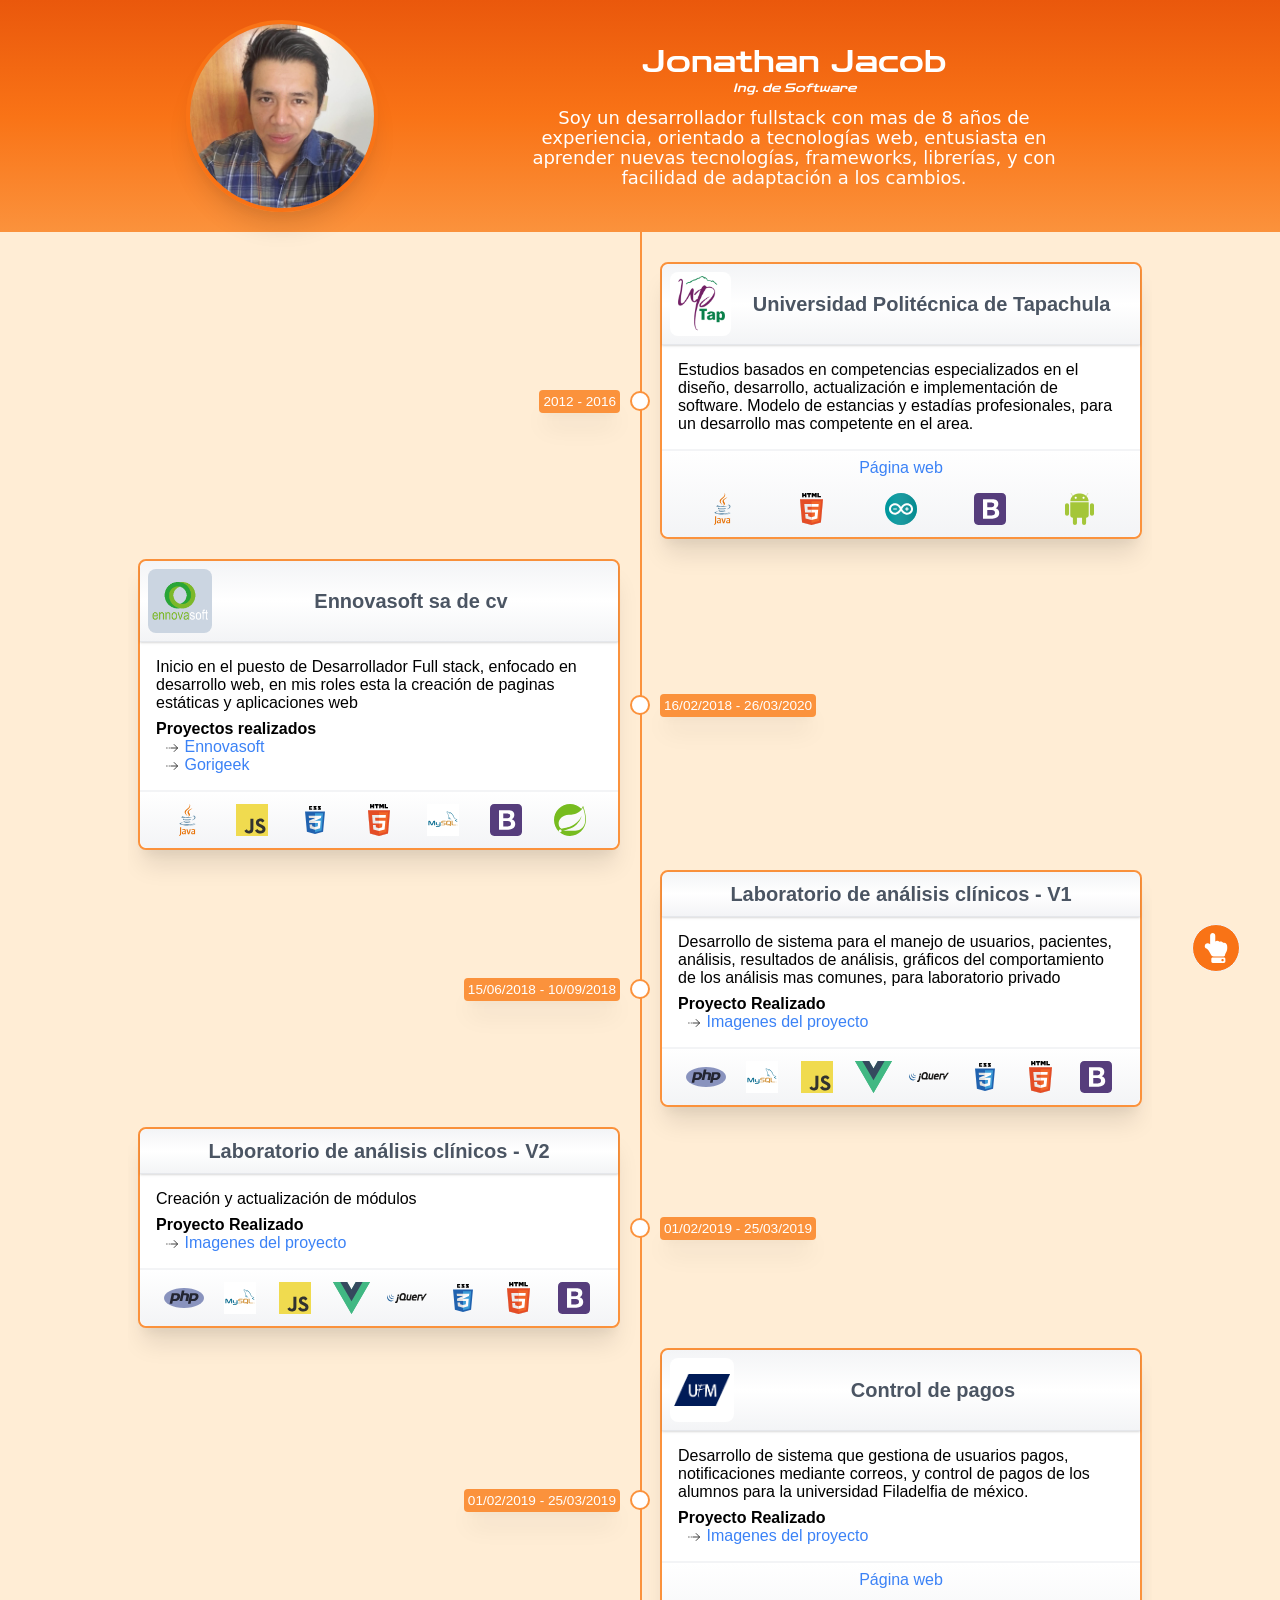
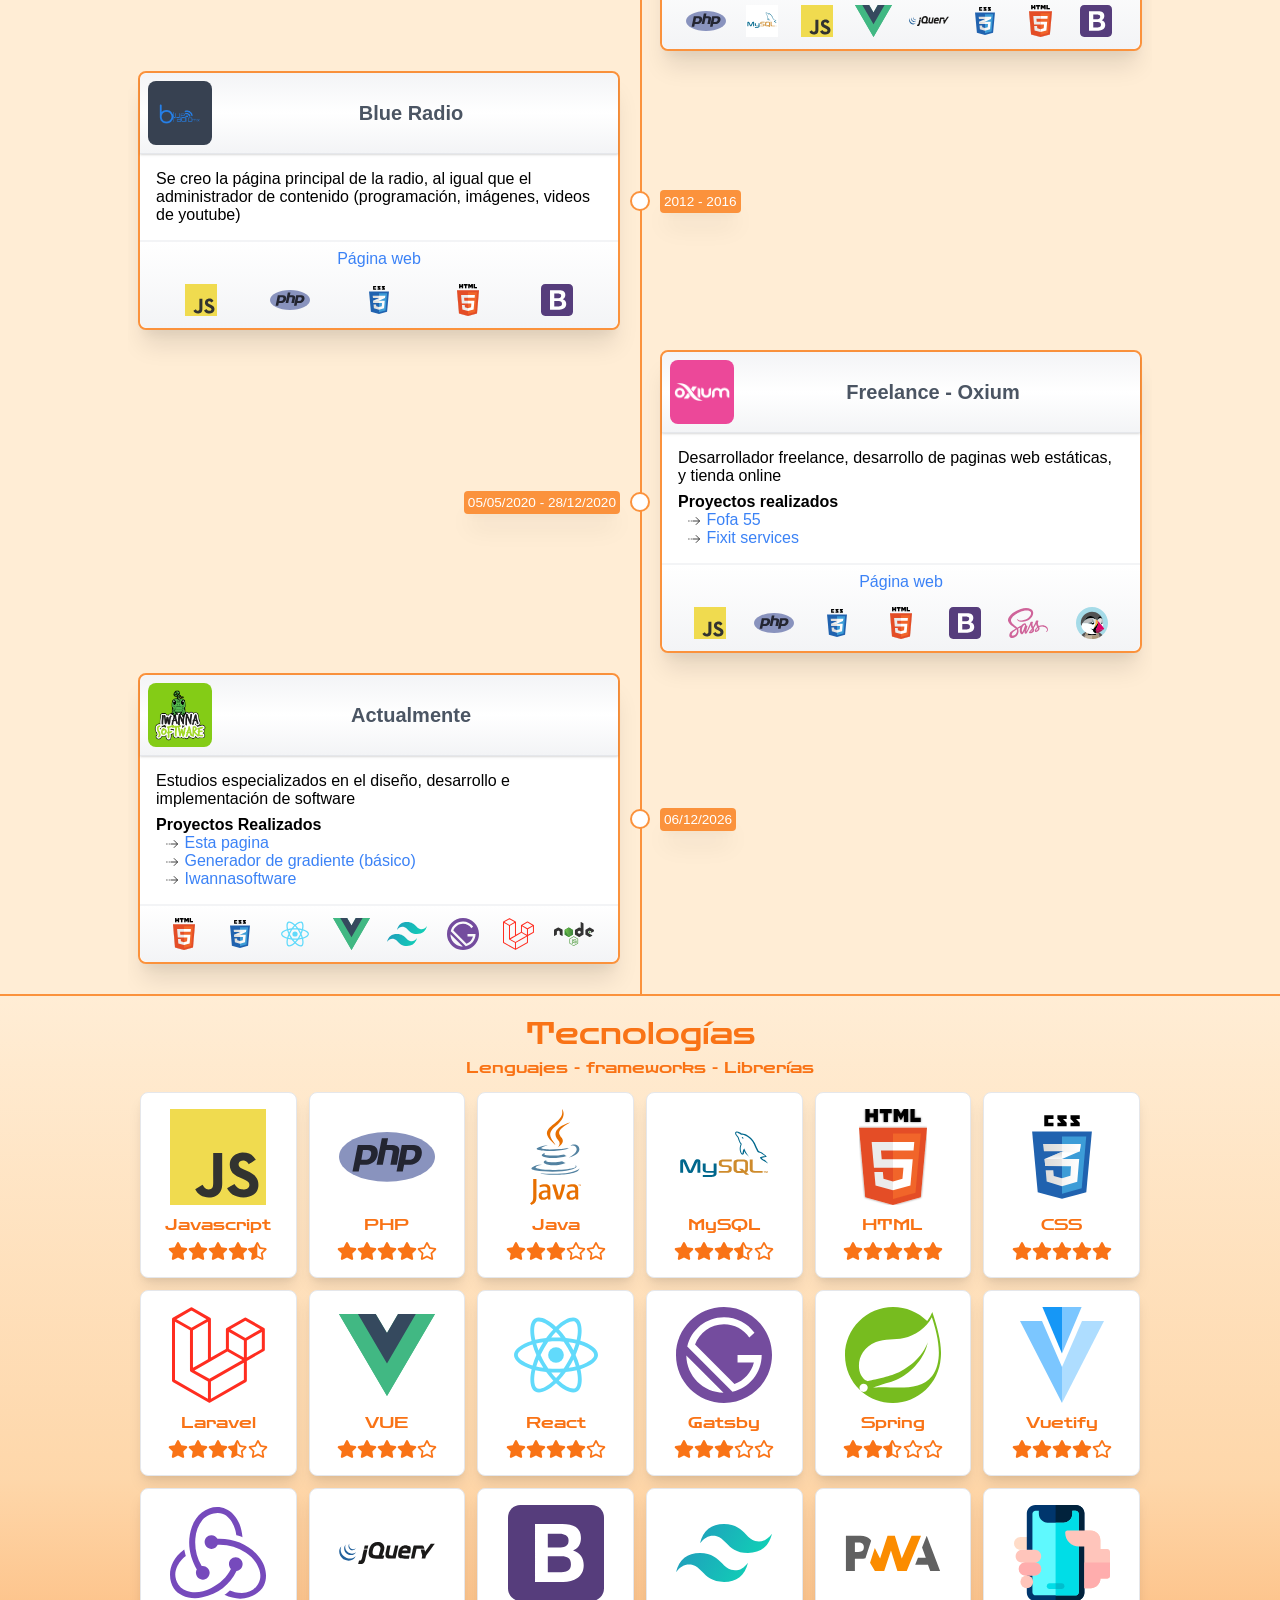
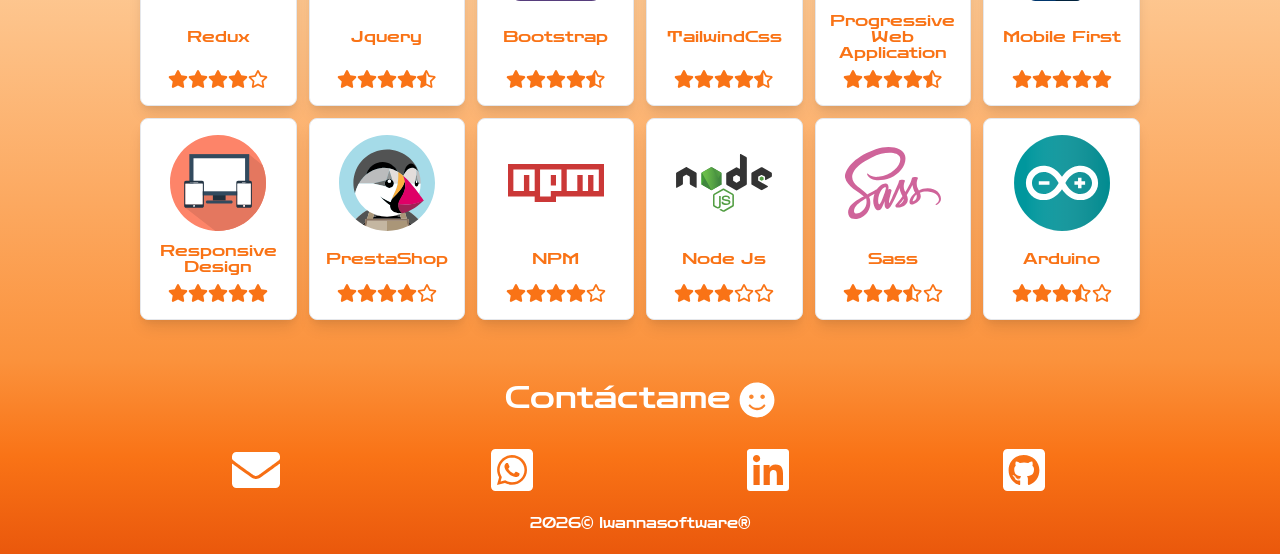
==== commit cbac1a11: "se agrego pwa y cambio el title, pagina principal" ====
--- a/index.html
+++ b/index.html
@@ -1,3 +1,3 @@
 <!DOCTYPE html><html lang="es"><head><meta charSet="utf-8"/><meta http-equiv="x-ua-compatible" content="ie=edge"/><meta name="viewport" content="width=device-width, initial-scale=1, shrink-to-fit=no"/><style data-href="/styles.ccaf1862c2e14fd40d35.css" id="gatsby-global-css">/* ! tailwindcss v2.1.2 | MIT License | https://tailwindcss.com */
 
-/*! modern-normalize v1.1.0 | MIT License | https://github.com/sindresorhus/modern-normalize */html{-moz-tab-size:4;-o-tab-size:4;tab-size:4;line-height:1.15;-webkit-text-size-adjust:100%}body{margin:0;font-family:system-ui,-apple-system,Segoe UI,Roboto,Helvetica,Arial,sans-serif,Apple Color Emoji,Segoe UI Emoji}hr{height:0;color:inherit}abbr[title]{-webkit-text-decoration:underline dotted;text-decoration:underline dotted}b,strong{font-weight:bolder}code,kbd,pre,samp{font-family:ui-monospace,SFMono-Regular,Consolas,Liberation Mono,Menlo,monospace;font-size:1em}small{font-size:80%}sub,sup{font-size:75%;line-height:0;position:relative;vertical-align:baseline}sub{bottom:-.25em}sup{top:-.5em}table{text-indent:0;border-color:inherit}button,input,optgroup,select,textarea{font-family:inherit;font-size:100%;line-height:1.15;margin:0}button,select{text-transform:none}button{-webkit-appearance:button}legend{padding:0}progress{vertical-align:baseline}summary{display:list-item}blockquote,dd,dl,figure,h1,h2,h3,h4,h5,h6,hr,p,pre{margin:0}button{background-color:transparent;background-image:none}button:focus{outline:1px dotted;outline:5px auto -webkit-focus-ring-color}fieldset,ol,ul{margin:0;padding:0}ol,ul{list-style:none}html{font-family:ui-sans-serif,system-ui,-apple-system,BlinkMacSystemFont,Segoe UI,Roboto,Helvetica Neue,Arial,Noto Sans,sans-serif,Apple Color Emoji,Segoe UI Emoji,Segoe UI Symbol,Noto Color Emoji;line-height:1.5}body{font-family:inherit;line-height:inherit}*,:after,:before{box-sizing:border-box;border:0 solid #e5e7eb}hr{border-top-width:1px}img{border-style:solid}textarea{resize:vertical}input::-moz-placeholder,textarea::-moz-placeholder{opacity:1;color:#9ca3af}input:-ms-input-placeholder,textarea:-ms-input-placeholder{opacity:1;color:#9ca3af}input::placeholder,textarea::placeholder{opacity:1;color:#9ca3af}button{cursor:pointer}table{border-collapse:collapse}h1,h2,h3,h4,h5,h6{font-size:inherit;font-weight:inherit}a{color:inherit;text-decoration:inherit}button,input,optgroup,select,textarea{padding:0;line-height:inherit;color:inherit}code,kbd,pre,samp{font-family:ui-monospace,SFMono-Regular,Menlo,Monaco,Consolas,Liberation Mono,Courier New,monospace}audio,canvas,embed,iframe,img,object,svg,video{display:block;vertical-align:middle}img,video{max-width:100%;height:auto}.bg-black{--tw-bg-opacity:1;background-color:rgba(0,0,0,var(--tw-bg-opacity))}.bg-white{--tw-bg-opacity:1;background-color:rgba(255,255,255,var(--tw-bg-opacity))}.bg-gray-700{--tw-bg-opacity:1;background-color:rgba(55,65,81,var(--tw-bg-opacity))}.bg-pink-500{--tw-bg-opacity:1;background-color:rgba(236,72,153,var(--tw-bg-opacity))}.bg-primary-500{--tw-bg-opacity:1;background-color:rgba(249,115,22,var(--tw-bg-opacity))}.bg-blueGray-300{--tw-bg-opacity:1;background-color:rgba(203,213,225,var(--tw-bg-opacity))}.bg-lime-500{--tw-bg-opacity:1;background-color:rgba(132,204,22,var(--tw-bg-opacity))}.bg-opacity-40{--tw-bg-opacity:0.4}.inline{display:inline}.flex{display:flex}.table{display:table}.items-center{align-items:center}.justify-center{justify-content:center}.justify-between{justify-content:space-between}.justify-around{justify-content:space-around}.font-sans{font-family:ui-sans-serif,system-ui,-apple-system,BlinkMacSystemFont,Segoe UI,Roboto,Helvetica Neue,Arial,Noto Sans,sans-serif,Apple Color Emoji,Segoe UI Emoji,Segoe UI Symbol,Noto Color Emoji}.font-semibold{font-weight:600}.h-3{height:.75rem}.h-12{height:3rem}.h-20{height:5rem}.h-full{height:100%}.text-lg{font-size:1.125rem}.text-lg,.text-xl{line-height:1.75rem}.text-xl{font-size:1.25rem}.text-2xl{font-size:1.5rem;line-height:2rem}.text-3xl{font-size:1.875rem;line-height:2.25rem}.leading-4{line-height:1rem}.leading-5{line-height:1.25rem}.mt-3{margin-top:.75rem}.mb-5{margin-bottom:1.25rem}.max-h-12{max-height:3rem}.max-w-xl{max-width:36rem}.object-scale-down{-o-object-fit:scale-down;object-fit:scale-down}.py-2{padding-top:.5rem;padding-bottom:.5rem}.px-2{padding-left:.5rem;padding-right:.5rem}.py-3{padding-top:.75rem;padding-bottom:.75rem}.py-10{padding-top:2.5rem;padding-bottom:2.5rem}.pt-2{padding-top:.5rem}.pl-2{padding-left:.5rem}.fixed{position:fixed}.relative{position:relative}.top-0{top:0}.right-0{right:0}.left-0{left:0}*{--tw-shadow:0 0 transparent}.shadow{--tw-shadow:0 1px 3px 0 rgba(0,0,0,0.1),0 1px 2px 0 rgba(0,0,0,0.06);box-shadow:var(--tw-ring-offset-shadow,0 0 transparent),var(--tw-ring-shadow,0 0 transparent),var(--tw-shadow)}*{--tw-ring-inset:var(--tw-empty,/*!*/ /*!*/);--tw-ring-offset-width:0px;--tw-ring-offset-color:#fff;--tw-ring-color:rgba(59,130,246,0.5);--tw-ring-offset-shadow:0 0 transparent;--tw-ring-shadow:0 0 transparent}.text-white{--tw-text-opacity:1;color:rgba(255,255,255,var(--tw-text-opacity))}.text-primary-500{--tw-text-opacity:1;color:rgba(249,115,22,var(--tw-text-opacity))}.w-4{width:1rem}.w-14{width:3.5rem}.w-full{width:100%}.z-10{z-index:10}.transform{--tw-translate-x:0;--tw-translate-y:0;--tw-rotate:0;--tw-skew-x:0;--tw-skew-y:0;--tw-scale-x:1;--tw-scale-y:1;transform:translateX(var(--tw-translate-x)) translateY(var(--tw-translate-y)) rotate(var(--tw-rotate)) skewX(var(--tw-skew-x)) skewY(var(--tw-skew-y)) scaleX(var(--tw-scale-x)) scaleY(var(--tw-scale-y))}.translate-y-0{--tw-translate-y:0px}.translate-y-28{--tw-translate-y:7rem}@-webkit-keyframes spin{to{transform:rotate(1turn)}}@keyframes spin{to{transform:rotate(1turn)}}@-webkit-keyframes ping{75%,to{transform:scale(2);opacity:0}}@keyframes ping{75%,to{transform:scale(2);opacity:0}}@-webkit-keyframes pulse{50%{opacity:.5}}@keyframes pulse{50%{opacity:.5}}@-webkit-keyframes bounce{0%,to{transform:translateY(-25%);-webkit-animation-timing-function:cubic-bezier(.8,0,1,1);animation-timing-function:cubic-bezier(.8,0,1,1)}50%{transform:none;-webkit-animation-timing-function:cubic-bezier(0,0,.2,1);animation-timing-function:cubic-bezier(0,0,.2,1)}}@keyframes bounce{0%,to{transform:translateY(-25%);-webkit-animation-timing-function:cubic-bezier(.8,0,1,1);animation-timing-function:cubic-bezier(.8,0,1,1)}50%{transform:none;-webkit-animation-timing-function:cubic-bezier(0,0,.2,1);animation-timing-function:cubic-bezier(0,0,.2,1)}}@font-face{font-family:ZenDots;src:url(/static/ZenDots-f8bb133a13b74ede9167eb349aabe5b9.ttf);font-display:fallback}#___gatsby,#gatsby-focus-wrapper,body,html{min-height:100vh}#gatsby-focus-wrapper{font-family:ZenDots;--tw-bg-opacity:1;background-color:rgba(255,237,213,var(--tw-bg-opacity));display:flex;flex-direction:column}.size__container{margin-right:auto;margin-left:auto}@media (min-width:640px){.size__container{max-width:640px}}@media (min-width:768px){.size__container{max-width:768px}}@media (min-width:1024px){.size__container{max-width:1024px}}@media (min-width:1280px){.size__container{max-width:1280px}}@media (min-width:1536px){.size__container{max-width:1536px}}.size__container{padding-left:.5rem;padding-right:.5rem;width:100%}@media (min-width:640px){.size__container{padding-left:0;padding-right:0}}.size__container{max-width:24rem}@media (min-width:640px){.size__container{max-width:36rem}}@media (min-width:768px){.size__container{max-width:36rem}}@media (min-width:1024px){.size__container{max-width:48rem}}@media (min-width:1280px){.size__container{max-width:64rem}}@media (min-width:1536px){.size__container{max-width:80rem}}button{outline:none!important}.carousel.carousel-slider .control-arrow,.carousel .control-arrow{transition:all .25s ease-in;opacity:.4;filter:alpha(opacity=40);position:absolute;z-index:2;top:20px;background:none;border:0;font-size:32px;cursor:pointer}.carousel .control-arrow:focus,.carousel .control-arrow:hover{opacity:1;filter:alpha(opacity=100)}.carousel.carousel-slider .control-arrow:before,.carousel .control-arrow:before{margin:0 5px;display:inline-block;border-top:8px solid transparent;border-bottom:8px solid transparent;content:""}.carousel .control-disabled.control-arrow{opacity:0;filter:alpha(opacity=0);cursor:inherit;display:none}.carousel .control-prev.control-arrow{left:0}.carousel .control-prev.control-arrow:before{border-right:8px solid #fff}.carousel .control-next.control-arrow{right:0}.carousel .control-next.control-arrow:before{border-left:8px solid #fff}.carousel-root{outline:none}.carousel{position:relative;width:100%}.carousel *{box-sizing:border-box}.carousel img{width:100%;display:inline-block;pointer-events:none}.carousel .carousel{position:relative}.carousel .control-arrow{outline:0;border:0;background:none;top:50%;margin-top:-13px;font-size:18px}.carousel .thumbs-wrapper{margin:20px;overflow:hidden}.carousel .thumbs{transition:all .15s ease-in;transform:translateZ(0);position:relative;list-style:none;white-space:nowrap}.carousel .thumb{transition:border .15s ease-in;display:inline-block;margin-right:6px;white-space:nowrap;overflow:hidden;border:3px solid #fff;padding:2px}.carousel .thumb:focus{border:3px solid #ccc;outline:none}.carousel .thumb.selected,.carousel .thumb:hover{border:3px solid #333}.carousel .thumb img{vertical-align:top}.carousel.carousel-slider{position:relative;margin:0;overflow:hidden}.carousel.carousel-slider .control-arrow{top:0;color:#fff;font-size:26px;bottom:0;margin-top:0;padding:5px}.carousel.carousel-slider .control-arrow:hover{background:rgba(0,0,0,.2)}.carousel .slider-wrapper{overflow:hidden;margin:auto;width:100%;transition:height .15s ease-in}.carousel .slider-wrapper.axis-horizontal .slider{-ms-box-orient:horizontal;display:-moz-flex;display:flex}.carousel .slider-wrapper.axis-horizontal .slider .slide{flex-direction:column;flex-flow:column}.carousel .slider-wrapper.axis-vertical{-ms-box-orient:horizontal;display:-moz-flex;display:flex}.carousel .slider-wrapper.axis-vertical .slider{flex-direction:column}.carousel .slider{margin:0;padding:0;position:relative;list-style:none;width:100%}.carousel .slider.animated{transition:all .35s ease-in-out}.carousel .slide{min-width:100%;margin:0;position:relative;text-align:center}.carousel .slide img{width:100%;vertical-align:top;border:0}.carousel .slide iframe{display:inline-block;width:calc(100% - 80px);margin:0 40px 40px;border:0}.carousel .slide .legend{transition:all .5s ease-in-out;position:absolute;bottom:40px;left:50%;margin-left:-45%;width:90%;border-radius:10px;background:#000;color:#fff;padding:10px;font-size:12px;text-align:center;opacity:.25;transition:opacity .35s ease-in-out}.carousel .control-dots{position:absolute;bottom:0;margin:10px 0;padding:0;text-align:center;width:100%;z-index:1}@media (min-width:960px){.carousel .control-dots{bottom:0}}.carousel .control-dots .dot{transition:opacity .25s ease-in;opacity:.3;filter:alpha(opacity=30);box-shadow:1px 1px 2px rgba(0,0,0,.9);background:#fff;border-radius:50%;width:8px;height:8px;cursor:pointer;display:inline-block;margin:0 8px}.carousel .control-dots .dot.selected,.carousel .control-dots .dot:hover{opacity:1;filter:alpha(opacity=100)}.carousel .carousel-status{position:absolute;top:0;right:0;padding:5px;font-size:10px;text-shadow:1px 1px 1px rgba(0,0,0,.9);color:#fff}.carousel:hover .slide .legend{opacity:1}footer{background-image:linear-gradient(0deg,var(--tw-gradient-stops));--tw-gradient-from:#ea580c;--tw-gradient-stops:var(--tw-gradient-from),var(--tw-gradient-to,rgba(234,88,12,0));--tw-gradient-stops:var(--tw-gradient-from),#f97316,var(--tw-gradient-to,rgba(249,115,22,0));--tw-gradient-to:#fb923c;margin-top:auto;--tw-text-opacity:1;color:rgba(255,255,255,var(--tw-text-opacity));padding-top:1.25rem;padding-bottom:1.25rem}footer .title{margin-bottom:1.75rem;text-align:center}footer .title label{font-size:1.875rem;line-height:2.25rem}footer .title label .icon{font-size:2.25rem;line-height:2.5rem;margin-left:.5rem}footer .title label .show__hover{display:none}footer .title label .hide__hover,footer .title label:hover .show__hover{display:inline}footer .title label:hover .hide__hover{display:none}footer .social__networks{display:flex;align-items:center;justify-content:space-around;font-size:3rem;line-height:1;--tw-text-opacity:1;color:rgba(255,255,255,var(--tw-text-opacity))}footer .social__networks a{transition-property:all;transition-timing-function:cubic-bezier(.4,0,.2,1);transition-duration:.15s;transition-duration:.3s;--tw-translate-x:0;--tw-translate-y:0;--tw-rotate:0;--tw-skew-x:0;--tw-skew-y:0;transform:translateX(var(--tw-translate-x)) translateY(var(--tw-translate-y)) rotate(var(--tw-rotate)) skewX(var(--tw-skew-x)) skewY(var(--tw-skew-y)) scaleX(var(--tw-scale-x)) scaleY(var(--tw-scale-y));--tw-scale-x:1;--tw-scale-y:1}footer .social__networks a:hover{--tw-scale-x:1.25;--tw-scale-y:1.25;--tw-shadow:0 20px 25px -5px rgba(0,0,0,0.1),0 10px 10px -5px rgba(0,0,0,0.04);box-shadow:var(--tw-ring-offset-shadow,0 0 transparent),var(--tw-ring-shadow,0 0 transparent),var(--tw-shadow)}footer .copy{font-size:.875rem;line-height:1.25rem;margin-top:1.25rem;text-align:center}.up__page__container{display:flex;position:fixed;z-index:10;height:2.5rem;width:2.5rem}@media (min-width:768px){.up__page__container{height:3rem;width:3rem}}@media (min-width:1536px){.up__page__container{height:3.5rem;width:3.5rem}}.up__page__container{right:1rem;bottom:1.5rem}@media (min-width:768px){.up__page__container{right:2rem}}@media (min-width:1280px){.up__page__container{right:2.5rem;bottom:2.5rem}}@media (min-width:1536px){.up__page__container{right:3.5rem;bottom:3.5rem}}.up__page__container{--tw-border-opacity:1;border-color:rgba(243,244,246,var(--tw-border-opacity));border-radius:9999px;border-width:1px;cursor:pointer;--tw-bg-opacity:1;background-color:rgba(249,115,22,var(--tw-bg-opacity))}.dark .up__page__container{--tw-bg-opacity:1;background-color:rgba(51,65,85,var(--tw-bg-opacity))}.up__page__container{transition-property:all;transition-timing-function:cubic-bezier(.4,0,.2,1);transition-duration:.15s;transition-duration:.5s}.up__page__icon{font-size:1.5rem;line-height:2rem;margin:auto;--tw-text-opacity:1;color:rgba(255,255,255,var(--tw-text-opacity))}@media (min-width:1280px){.up__page__icon{font-size:1.875rem;line-height:2.25rem}}.up__page__icon{--tw-translate-x:0;--tw-translate-y:0;--tw-rotate:0;--tw-skew-x:0;--tw-skew-y:0;transform:translateX(var(--tw-translate-x)) translateY(var(--tw-translate-y)) rotate(var(--tw-rotate)) skewX(var(--tw-skew-x)) skewY(var(--tw-skew-y)) scaleX(var(--tw-scale-x)) scaleY(var(--tw-scale-y));--tw-scale-x:1;--tw-scale-y:1}.up__page__icon:hover{--tw-scale-x:1.25;--tw-scale-y:1.25}.up__page__icon{transition-property:all;transition-timing-function:cubic-bezier(.4,0,.2,1);transition-duration:.15s;transition-duration:.3s}.header__container{background-image:linear-gradient(180deg,var(--tw-gradient-stops));--tw-gradient-from:#ea580c;--tw-gradient-stops:var(--tw-gradient-from),var(--tw-gradient-to,rgba(234,88,12,0));--tw-gradient-stops:var(--tw-gradient-from),#f97316,var(--tw-gradient-to,rgba(249,115,22,0));--tw-gradient-to:#fb923c;padding-top:1.25rem;padding-bottom:1.25rem;transition-property:background-color,border-color,color,fill,stroke;transition-timing-function:cubic-bezier(.4,0,.2,1);transition-duration:.15s;transition-duration:.5s}.header__button{font-size:2.25rem;line-height:2.5rem;position:absolute;--tw-text-opacity:1;color:rgba(255,255,255,var(--tw-text-opacity));z-index:10;top:.5rem;--tw-drop-shadow:drop-shadow(0 20px 13px rgba(0,0,0,0.03)) drop-shadow(0 8px 5px rgba(0,0,0,0.08))}@media (min-width:1024px){.header__button{top:1.25rem}}.header__button{right:.75rem}@media (min-width:1024px){.header__button{right:2.5rem}}@media (min-width:1280px){.header__button{right:8rem}}@media (min-width:1536px){.header__button{right:15rem}}.header__content{position:relative;top:0;right:0;bottom:0;left:0;display:flex;flex-direction:column;align-items:center;justify-content:space-around}@media (min-width:640px){.header__content{flex-direction:row}}.header__content{background-color:transparent;height:100%;width:100%}.header__content__img{border-radius:9999px;--tw-shadow:0 20px 25px -5px rgba(0,0,0,0.1),0 10px 10px -5px rgba(0,0,0,0.04);box-shadow:var(--tw-ring-offset-shadow,0 0 transparent),var(--tw-ring-shadow,0 0 transparent),var(--tw-shadow);--tw-border-opacity:1;border-color:rgba(249,115,22,var(--tw-border-opacity));border-width:4px;height:9rem;width:9rem}@media (min-width:640px){.header__content__img{height:10rem;width:10rem}}@media (min-width:768px){.header__content__img{height:11rem;width:11rem}}@media (min-width:1024px){.header__content__img{height:12rem;width:12rem}}.header__content .name{padding-left:.75rem;padding-right:.75rem;text-align:center;--tw-text-opacity:1;color:rgba(255,255,255,var(--tw-text-opacity))}.header__content .name h2{font-size:1.875rem;line-height:2.25rem}.header__content .name h1{font-size:.75rem;line-height:1rem;font-style:italic}.card__event__container{--tw-bg-opacity:1;background-color:rgba(255,255,255,var(--tw-bg-opacity));--tw-shadow:0 20px 25px -5px rgba(0,0,0,0.1),0 10px 10px -5px rgba(0,0,0,0.04);box-shadow:var(--tw-ring-offset-shadow,0 0 transparent),var(--tw-ring-shadow,0 0 transparent),var(--tw-shadow);width:100%;--tw-border-opacity:1;border-color:rgba(251,146,60,var(--tw-border-opacity));border-radius:.5rem;border-width:2px}.card__event__container a{--tw-text-opacity:1;color:rgba(59,130,246,var(--tw-text-opacity))}.card__event__container a:hover{text-decoration:underline}.card__event__header{background-image:linear-gradient(180deg,var(--tw-gradient-stops));--tw-gradient-from:#f3f4f6;--tw-gradient-stops:var(--tw-gradient-from),var(--tw-gradient-to,rgba(243,244,246,0));--tw-gradient-stops:var(--tw-gradient-from),#fff,var(--tw-gradient-to,hsla(0,0%,100%,0));--tw-gradient-to:#f3f4f6;padding:.5rem;--tw-text-opacity:1;color:rgba(75,85,99,var(--tw-text-opacity));font-weight:700;font-size:1.25rem;line-height:1.75rem;text-align:center;border-top-left-radius:.5rem;border-top-right-radius:.5rem;border-bottom-width:1px;--tw-shadow:0 1px 3px 0 rgba(0,0,0,0.1),0 1px 2px 0 rgba(0,0,0,0.06);box-shadow:var(--tw-ring-offset-shadow,0 0 transparent),var(--tw-ring-shadow,0 0 transparent),var(--tw-shadow)}.card__event__header__date{margin-top:-1.5rem}@media (min-width:768px){.card__event__header__date{display:none}}.card__event__header__date span{--tw-bg-opacity:1;background-color:rgba(251,146,60,var(--tw-bg-opacity));border-radius:.25rem;font-size:.875rem;line-height:1.25rem;padding-left:.5rem;padding-right:.5rem;--tw-text-opacity:1;color:rgba(255,255,255,var(--tw-text-opacity))}.card__event__header__content{display:flex;align-items:center;justify-content:space-between}.card__event__logo{height:4rem;width:4rem;border-radius:.5rem;padding:.25rem;-o-object-fit:scale-down;object-fit:scale-down}.card__event__title{text-align:center;width:100%}.card__event__body{padding:1rem}.card__event__body .links{padding-top:.5rem}.card__event__body .links .title{font-weight:600}.card__event__body .links a{padding-left:.75rem}.card__event__footer{--tw-border-opacity:1;border-color:rgba(243,244,246,var(--tw-border-opacity));border-bottom-right-radius:.5rem;border-bottom-left-radius:.5rem;border-top-width:2px;padding:.5rem 1rem;background-image:linear-gradient(0deg,var(--tw-gradient-stops));--tw-gradient-from:#f3f4f6;--tw-gradient-stops:var(--tw-gradient-from),var(--tw-gradient-to,rgba(243,244,246,0));--tw-gradient-to:#fff}.card__event__footer .icons{display:flex;flex-wrap:wrap;justify-content:space-around;padding-top:.25rem;padding-bottom:.25rem}.card__event__footer .icons img{cursor:pointer;height:2rem;-o-object-fit:scale-down;object-fit:scale-down;width:2.5rem;--tw-translate-x:0;--tw-translate-y:0;--tw-rotate:0;--tw-skew-x:0;--tw-skew-y:0;--tw-scale-x:1;--tw-scale-y:1;transform:translateX(var(--tw-translate-x)) translateY(var(--tw-translate-y)) rotate(var(--tw-rotate)) skewX(var(--tw-skew-x)) skewY(var(--tw-skew-y)) scaleX(var(--tw-scale-x)) scaleY(var(--tw-scale-y));transition-property:all;transition-timing-function:cubic-bezier(.4,0,.2,1);transition-duration:.15s;transition-duration:.3s}.card__event__footer .icons img:hover{--tw-scale-x:1.25;--tw-scale-y:1.25;--tw-translate-y:-0.25rem}.card__event__footer .links{padding-bottom:.75rem;text-align:center}.date-container.alt-evts{--tw-shadow:0 20px 25px -5px rgba(0,0,0,0.1),0 10px 10px -5px rgba(0,0,0,0.04);box-shadow:var(--tw-ring-offset-shadow,0 0 transparent),var(--tw-ring-shadow,0 0 transparent),var(--tw-shadow)}.technologies__container{padding-top:1.25rem;padding-bottom:2.5rem;background-image:linear-gradient(180deg,var(--tw-gradient-stops));--tw-gradient-from:#ffedd5;--tw-gradient-stops:var(--tw-gradient-from),var(--tw-gradient-to,rgba(255,237,213,0));--tw-gradient-stops:var(--tw-gradient-from),#fed7aa,var(--tw-gradient-to,rgba(254,215,170,0));--tw-gradient-to:#fb923c}.dark .technologies__container{--tw-gradient-from:#334155;--tw-gradient-stops:var(--tw-gradient-from),var(--tw-gradient-to,rgba(51,65,85,0));--tw-gradient-stops:var(--tw-gradient-from),#1e293b,var(--tw-gradient-to,rgba(30,41,59,0));--tw-gradient-to:#0f172a}.technologies__container{--tw-text-opacity:1;color:rgba(249,115,22,var(--tw-text-opacity))}.dark .technologies__container{--tw-text-opacity:1;color:rgba(234,88,12,var(--tw-text-opacity))}.technologies__container{--tw-border-opacity:1;border-color:rgba(251,146,60,var(--tw-border-opacity));border-top-width:2px}.technologies__title{font-size:1.875rem;line-height:2.25rem;text-align:center}.technologies__subtitle{padding-top:.25rem;padding-bottom:.75rem;text-align:center}.technologies__card__container{display:grid;gap:.75rem;grid-template-columns:repeat(2,minmax(0,1fr))}@media (min-width:640px){.technologies__card__container{grid-template-columns:repeat(4,minmax(0,1fr))}}@media (min-width:1024px){.technologies__card__container{grid-template-columns:repeat(5,minmax(0,1fr))}}@media (min-width:1280px){.technologies__card__container{grid-template-columns:repeat(6,minmax(0,1fr))}}@media (min-width:1536px){.technologies__card__container{grid-template-columns:repeat(8,minmax(0,1fr))}}.technologies__card__container{padding-left:.75rem;padding-right:.75rem}.technologies__card__container .card{--tw-bg-opacity:1;background-color:rgba(255,255,255,var(--tw-bg-opacity))}.dark .technologies__card__container .card{--tw-bg-opacity:1;background-color:rgba(209,213,219,var(--tw-bg-opacity))}.technologies__card__container .card{padding:1rem .5rem .75rem;--tw-translate-x:0;--tw-translate-y:0;--tw-rotate:0;--tw-skew-x:0;--tw-skew-y:0;--tw-scale-x:1;--tw-scale-y:1;transform:translateX(var(--tw-translate-x)) translateY(var(--tw-translate-y)) rotate(var(--tw-rotate)) skewX(var(--tw-skew-x)) skewY(var(--tw-skew-y)) scaleX(var(--tw-scale-x)) scaleY(var(--tw-scale-y));--tw-scale-x:.95;--tw-scale-y:.95}.technologies__card__container .card:hover{--tw-scale-x:.95;--tw-scale-y:.95}.technologies__card__container .card{transition-property:all;transition-timing-function:cubic-bezier(.4,0,.2,1);transition-duration:.15s;transition-duration:.3s}@media (min-width:768px){.technologies__card__container .card{--tw-scale-x:1;--tw-scale-y:1}}.technologies__card__container .card,.technologies__card__container .card:hover{--tw-shadow:0 0 transparent;box-shadow:var(--tw-ring-offset-shadow,0 0 transparent),var(--tw-ring-shadow,0 0 transparent),var(--tw-shadow)}@media (min-width:768px){.technologies__card__container .card{--tw-shadow:0 10px 15px -3px rgba(0,0,0,0.1),0 4px 6px -2px rgba(0,0,0,0.05);box-shadow:var(--tw-ring-offset-shadow,0 0 transparent),var(--tw-ring-shadow,0 0 transparent),var(--tw-shadow)}}.technologies__card__container .card{border-radius:.5rem;border-width:1px;display:flex;flex-direction:column;align-items:center;justify-content:space-between}.technologies__card__container .card .image{height:6rem;margin-bottom:.5rem;width:6rem}.technologies__card__container .card .image img{height:100%;-o-object-fit:contain;object-fit:contain;width:100%}.technologies__card__container .card label{line-height:1rem;margin-top:.25rem;margin-bottom:.25rem;text-align:center}</style><meta name="generator" content="Gatsby 3.4.0"/><title data-react-helmet="true">Home</title><meta data-react-helmet="true" name="description" content="ing. Jonathan Jacob, my historial académico, laboral, y mi experiencia con ciertas tecnologías, lenguajes de programación, frameworks, herramientas, metodologías..."/><meta data-react-helmet="true" property="og:title" content="Home"/><meta data-react-helmet="true" property="og:description" content="ing. Jonathan Jacob, my historial académico, laboral, y mi experiencia con ciertas tecnologías, lenguajes de programación, frameworks, herramientas, metodologías..."/><meta data-react-helmet="true" property="og:type" content="website"/><meta data-react-helmet="true" name="twitter:card" content="summary"/><meta data-react-helmet="true" name="twitter:creator" content="Jonathan Jacob"/><meta data-react-helmet="true" name="twitter:title" content="Home"/><meta data-react-helmet="true" name="twitter:description" content="ing. Jonathan Jacob, my historial académico, laboral, y mi experiencia con ciertas tecnologías, lenguajes de programación, frameworks, herramientas, metodologías..."/><style>.gatsby-image-wrapper{position:relative;overflow:hidden}.gatsby-image-wrapper img{bottom:0;height:100%;left:0;margin:0;max-width:none;padding:0;position:absolute;right:0;top:0;width:100%;object-fit:cover}.gatsby-image-wrapper [data-main-image]{opacity:0;transform:translateZ(0);transition:opacity .25s linear;will-change:opacity}.gatsby-image-wrapper-constrained{display:inline-block}</style><noscript><style>.gatsby-image-wrapper noscript [data-main-image]{opacity:1!important}.gatsby-image-wrapper [data-placeholder-image]{opacity:0!important}</style></noscript><script type="module">const e="undefined"!=typeof HTMLImageElement&&"loading"in HTMLImageElement.prototype;e&&document.body.addEventListener("load",(function(e){if(void 0===e.target.dataset.mainImage)return;if(void 0===e.target.dataset.gatsbyImageSsr)return;const t=e.target;let a=null,n=t;for(;null===a&&n;)void 0!==n.parentNode.dataset.gatsbyImageWrapper&&(a=n.parentNode),n=n.parentNode;const o=a.querySelector("[data-placeholder-image]"),r=new Image;r.src=t.currentSrc,r.decode().catch((()=>{})).then((()=>{t.style.opacity=1,o&&(o.style.opacity=0,o.style.transition="opacity 500ms linear")}))}),!0);</script><link rel="icon" href="/favicon-32x32.png?v=ea8261c7cb27f39095f1ec142cdc719b" type="image/png"/><link rel="manifest" href="/manifest.webmanifest" crossorigin="anonymous"/><meta name="theme-color" content="#f26611"/><link rel="apple-touch-icon" sizes="48x48" href="/src/images/48x48.png?v=ea8261c7cb27f39095f1ec142cdc719b"/><link rel="apple-touch-icon" sizes="72x72" href="/src/images/72x72.png?v=ea8261c7cb27f39095f1ec142cdc719b"/><link rel="apple-touch-icon" sizes="96x96" href="/src/images/96x96.png?v=ea8261c7cb27f39095f1ec142cdc719b"/><link rel="apple-touch-icon" sizes="144x144" href="/src/images/144x144.png?v=ea8261c7cb27f39095f1ec142cdc719b"/><link rel="apple-touch-icon" sizes="192x192" href="/src/images/192x192.png?v=ea8261c7cb27f39095f1ec142cdc719b"/><link rel="apple-touch-icon" sizes="256x256" href="/src/images/256x256.png?v=ea8261c7cb27f39095f1ec142cdc719b"/><link rel="apple-touch-icon" sizes="384x384" href="/src/images/384x384.png?v=ea8261c7cb27f39095f1ec142cdc719b"/><link rel="apple-touch-icon" sizes="512x512" href="/src/images/512x512.png?v=ea8261c7cb27f39095f1ec142cdc719b"/><link rel="apple-touch-icon" sizes="1024x1024" href="/src/images/1024x1024.png?v=ea8261c7cb27f39095f1ec142cdc719b"/><link as="script" rel="preload" href="/webpack-runtime-002513c5ebb5440b2b4c.js"/><link as="script" rel="preload" href="/framework-e886f61ee3e03a6355e5.js"/><link as="script" rel="preload" href="/app-9dc60649469e5c4b0990.js"/><link as="script" rel="preload" href="/1bfc9850-5374857e7363b12bbf99.js"/><link as="script" rel="preload" href="/59148149-10b4ff390a5d7f26422e.js"/><link as="script" rel="preload" href="/30083909bd328a1ced572fa1c8c9cb9100e0ced9-063c96b0cd9749cb170e.js"/><link as="script" rel="preload" href="/e0eb63bd2e495490c2b896e9fa167d3d542a2625-eb9d34b037961b31fbc8.js"/><link as="script" rel="preload" href="/component---src-pages-index-js-12320d74e65230d32895.js"/><link as="fetch" rel="preload" href="/page-data/index/page-data.json" crossorigin="anonymous"/><link as="fetch" rel="preload" href="/page-data/sq/d/63159454.json" crossorigin="anonymous"/><link as="fetch" rel="preload" href="/page-data/app-data.json" crossorigin="anonymous"/></head><body><div id="___gatsby"><div style="outline:none" tabindex="-1" id="gatsby-focus-wrapper"><main><div class="header__container"><div class="header__content size__container"><img src="/static/jacob-2745bf15bed005abd8bd80e2f783dfca.jpg" alt="" class="header__content__img" height="200" width="200"/><div class="name"><h2>Jonathan Jacob</h2><h1>Ing. de Software</h1><p class="font-sans text-lg max-w-xl leading-5 mt-3">Soy un desarrollador fullstack con mas de<!-- --> <!-- -->3<!-- --> años de experiencia, orientado a tecnologías web, entusiasta en aprender nuevas tecnologías, frameworks, librerías, y con facilidad de adaptación a los cambios.</p></div></div></div><div class="size__container"><div class="sc-dkPtyc gnliEL timeline overflow-wrapper"><div class="sc-hKwCoD gjouQs timeline container alt-evts"><div class="sc-gsDJrp kiGiha events"><div class="sc-egiSv iYaLrc event text-event alt-evts"><div class="sc-bqiQRQ hUhAjW date-col alt-evts"><div class="sc-jrQzUz enWSfS date-container alt-evts"><time class="sc-kDThTU jbqaSx date">2012 - 2016</time></div></div><div class="sc-ksdxAp fdYigH marker-col alt-evts"><span class="sc-iqsfdx eHwKjx marker"></span></div><div class="sc-hBURRC bfcEnS card-col alt-evts"><div class="card__event__container"><div class="sc-jRQAMF text-atom"><span class="markdown"></span></div><div class="card__event__header "><div class="card__event__header__date"><span>2012 - 2016</span></div><div class="card__event__header__content"><img src="/static/uptap-6f43eca095d2baaf905d7538105c80bd.png" alt="Universidad Politécnica de Tapachula" class="card__event__logo bg-white"/><div class="card__event__title">Universidad Politécnica de Tapachula</div></div></div><div class="card__event__body"><p>Estudios basados en competencias especializados en el diseño, desarrollo, actualización e implementación de software. Modelo de estancias y estadías profesionales, para un desarrollo mas competente en el area.</p></div><div class="card__event__footer"><div class="links"><a href="http://uptapachula.edu.mx/page/" target="_blank" rel="noreferrer" alt="#uptap">Página web</a></div><div class="icons"><img src="[data-uri]" alt="0"/><img src="[data-uri]" alt="1"/><img src="[data-uri]" alt="2"/><img src="[data-uri]" alt="3"/><img src="[data-uri]" alt="4"/></div></div></div></div></div><div class="sc-egiSv iYaLrc event text-event alt-evts"><div class="sc-bqiQRQ hUhAjW date-col alt-evts"><div class="sc-jrQzUz enWSfS date-container alt-evts"><time class="sc-kDThTU jbqaSx date">16/02/2018 - 26/03/2020</time></div></div><div class="sc-ksdxAp fdYigH marker-col alt-evts"><span class="sc-iqsfdx eHwKjx marker"></span></div><div class="sc-hBURRC bfcEnS card-col alt-evts"><div class="card__event__container"><div class="sc-jRQAMF text-atom"><span class="markdown"></span></div><div class="card__event__header "><div class="card__event__header__date"><span>16/02/2018 - 26/03/2020</span></div><div class="card__event__header__content"><img src="[data-uri]" alt="Ennovasoft sa de cv" class="card__event__logo bg-blueGray-300"/><div class="card__event__title">Ennovasoft sa de cv</div></div></div><div class="card__event__body"><p>Inicio en el puesto de Desarrollador Full stack, enfocado en desarrollo web, en mis roles esta la creación de paginas estáticas y aplicaciones web</p><ul class="pt-2"><li class="font-semibold">Proyectos realizados</li><li><a href="http://ennovasoft.com/" target="_blank" rel="noreferrer" class="pl-2"><img src="[data-uri]" alt="" class="inline w-4 h-3"/> <!-- -->Ennovasoft</a></li><li><a href="http://gorigeek.com/" target="_blank" rel="noreferrer" class="pl-2"><img src="[data-uri]" alt="" class="inline w-4 h-3"/> <!-- -->Gorigeek</a></li></ul></div><div class="card__event__footer"><div class="icons"><img src="[data-uri]" alt="0"/><img src="[data-uri]" alt="1"/><img src="[data-uri]" alt="2"/><img src="[data-uri]" alt="3"/><img src="[data-uri]" alt="4"/><img src="[data-uri]" alt="5"/><img src="[data-uri]" alt="6"/></div></div></div></div></div><div class="sc-egiSv iYaLrc event text-event alt-evts"><div class="sc-bqiQRQ hUhAjW date-col alt-evts"><div class="sc-jrQzUz enWSfS date-container alt-evts"><time class="sc-kDThTU jbqaSx date">15/06/2018 - 10/09/2018</time></div></div><div class="sc-ksdxAp fdYigH marker-col alt-evts"><span class="sc-iqsfdx eHwKjx marker"></span></div><div class="sc-hBURRC bfcEnS card-col alt-evts"><div class="card__event__container"><div class="sc-jRQAMF text-atom"><span class="markdown"></span></div><div class="card__event__header "><div class="card__event__header__date"><span>15/06/2018 - 10/09/2018</span></div><div class="card__event__header__content"><div class="card__event__title">Laboratorio de análisis clínicos - V1</div></div></div><div class="card__event__body"><p>Desarrollo de sistema para el manejo de usuarios, pacientes, análisis, resultados de análisis, gráficos del comportamiento de los análisis mas comunes, para laboratorio privado</p><ul class="pt-2"><li class="font-semibold">Proyecto Realizado</li><li><a class="pl-2" href="/laboratorio"><img src="[data-uri]" alt="" class="inline w-4 h-3"/> <!-- -->Imagenes del proyecto</a></li></ul></div><div class="card__event__footer"><div class="icons"><img src="[data-uri]" alt="0"/><img src="[data-uri]" alt="1"/><img src="[data-uri]" alt="2"/><img src="[data-uri]" alt="3"/><img src="[data-uri]" alt="4"/><img src="[data-uri]" alt="5"/><img src="[data-uri]" alt="6"/></div></div></div></div></div><div class="sc-egiSv iYaLrc event text-event alt-evts"><div class="sc-bqiQRQ hUhAjW date-col alt-evts"><div class="sc-jrQzUz enWSfS date-container alt-evts"><time class="sc-kDThTU jbqaSx date">01/02/2019 - 25/03/2019</time></div></div><div class="sc-ksdxAp fdYigH marker-col alt-evts"><span class="sc-iqsfdx eHwKjx marker"></span></div><div class="sc-hBURRC bfcEnS card-col alt-evts"><div class="card__event__container"><div class="sc-jRQAMF text-atom"><span class="markdown"></span></div><div class="card__event__header "><div class="card__event__header__date"><span>01/02/2019 - 25/03/2019</span></div><div class="card__event__header__content"><div class="card__event__title">Laboratorio de análisis clínicos - V2</div></div></div><div class="card__event__body"><p>Creación y actualización de módulos</p><ul class="pt-2"><li class="font-semibold">Proyecto Realizado</li><li><a class="pl-2" href="/laboratorio"><img src="[data-uri]" alt="" class="inline w-4 h-3"/> <!-- -->Imagenes del proyecto</a></li></ul></div><div class="card__event__footer"><div class="icons"><img src="[data-uri]" alt="0"/><img src="[data-uri]" alt="1"/><img src="[data-uri]" alt="2"/><img src="[data-uri]" alt="3"/><img src="[data-uri]" alt="4"/><img src="[data-uri]" alt="5"/><img src="[data-uri]" alt="6"/></div></div></div></div></div><div class="sc-egiSv iYaLrc event text-event alt-evts"><div class="sc-bqiQRQ hUhAjW date-col alt-evts"><div class="sc-jrQzUz enWSfS date-container alt-evts"><time class="sc-kDThTU jbqaSx date">01/02/2019 - 25/03/2019</time></div></div><div class="sc-ksdxAp fdYigH marker-col alt-evts"><span class="sc-iqsfdx eHwKjx marker"></span></div><div class="sc-hBURRC bfcEnS card-col alt-evts"><div class="card__event__container"><div class="sc-jRQAMF text-atom"><span class="markdown"></span></div><div class="card__event__header "><div class="card__event__header__date"><span>01/02/2019 - 25/03/2019</span></div><div class="card__event__header__content"><img src="/static/ufm-d12cdd442c8501705f9785a101f14c0c.png" alt="universidad filadelfia de méxico" class="card__event__logo bg-white"/><div class="card__event__title">Control de pagos</div></div></div><div class="card__event__body"><p>Desarrollo de sistema que gestiona de usuarios pagos, notificaciones mediante correos, y control de pagos de los alumnos para la universidad Filadelfia de méxico.</p><ul class="pt-2"><li class="font-semibold">Proyecto Realizado</li><li><a class="pl-2" href="/pagos"><img src="[data-uri]" alt="" class="inline w-4 h-3"/> <!-- -->Imagenes del proyecto</a></li></ul></div><div class="card__event__footer"><div class="links"><a href="https://universidadfiladelfia.edu.mx/" target="_blank" rel="noopener noreferrer">Página web</a></div><div class="icons"><img src="[data-uri]" alt="0"/><img src="[data-uri]" alt="1"/><img src="[data-uri]" alt="2"/><img src="[data-uri]" alt="3"/><img src="[data-uri]" alt="4"/><img src="[data-uri]" alt="5"/><img src="[data-uri]" alt="6"/></div></div></div></div></div><div class="sc-egiSv iYaLrc event text-event alt-evts"><div class="sc-bqiQRQ hUhAjW date-col alt-evts"><div class="sc-jrQzUz enWSfS date-container alt-evts"><time class="sc-kDThTU jbqaSx date">2012 - 2016</time></div></div><div class="sc-ksdxAp fdYigH marker-col alt-evts"><span class="sc-iqsfdx eHwKjx marker"></span></div><div class="sc-hBURRC bfcEnS card-col alt-evts"><div class="card__event__container"><div class="sc-jRQAMF text-atom"><span class="markdown"></span></div><div class="card__event__header "><div class="card__event__header__date"><span>2012 - 2016</span></div><div class="card__event__header__content"><img src="[data-uri]" alt="Universidad Politécnica de Tapachula" class="card__event__logo bg-gray-700"/><div class="card__event__title">Blue Radio</div></div></div><div class="card__event__body"><p>Se creo la página principal de la radio, al igual que el administrador de contenido (programación, imágenes, videos de youtube)</p></div><div class="card__event__footer"><div class="links"><a href="http://blueradio.com.mx/" target="_blank" rel="noreferrer" alt="blue radio">Página web</a></div><div class="icons"><img src="[data-uri]" alt="0"/><img src="[data-uri]" alt="1"/><img src="[data-uri]" alt="2"/><img src="[data-uri]" alt="3"/><img src="[data-uri]" alt="4"/></div></div></div></div></div><div class="sc-egiSv iYaLrc event text-event alt-evts"><div class="sc-bqiQRQ hUhAjW date-col alt-evts"><div class="sc-jrQzUz enWSfS date-container alt-evts"><time class="sc-kDThTU jbqaSx date">05/05/2020 - 28/12/2020</time></div></div><div class="sc-ksdxAp fdYigH marker-col alt-evts"><span class="sc-iqsfdx eHwKjx marker"></span></div><div class="sc-hBURRC bfcEnS card-col alt-evts"><div class="card__event__container"><div class="sc-jRQAMF text-atom"><span class="markdown"></span></div><div class="card__event__header "><div class="card__event__header__date"><span>05/05/2020 - 28/12/2020</span></div><div class="card__event__header__content"><img src="/static/oxium-46316df7745d7ddc8283e2c718b407d9.png" alt="oxium mx" class="card__event__logo bg-pink-500"/><div class="card__event__title">Freelance - Oxium</div></div></div><div class="card__event__body"><p>Desarrollador freelance, desarrollo de paginas web estáticas, y tienda online</p><ul class="pt-2"><li class="font-semibold">Proyectos realizados</li><li><a href="https://sofa55.com.mx/" target="_blank" rel="noreferrer" class="pl-2"><img src="[data-uri]" alt="" class="inline w-4 h-3"/> <!-- -->Fofa 55</a></li><li><a href="http://fixit-services.com/" target="_blank" rel="noreferrer" class="pl-2"><img src="[data-uri]" alt="" class="inline w-4 h-3"/> <!-- -->Fixit services</a></li></ul></div><div class="card__event__footer"><div class="links"><a href="https://oxium.mx/" target="_blank" rel="noopener noreferrer">Página web</a></div><div class="icons"><img src="[data-uri]" alt="0"/><img src="[data-uri]" alt="1"/><img src="[data-uri]" alt="2"/><img src="[data-uri]" alt="3"/><img src="[data-uri]" alt="4"/><img src="[data-uri]" alt="5"/><img src="/static/prestashop-1ac21b27b0e38dcfdb31dbb73e11a85a.svg" alt="6"/></div></div></div></div></div><div class="sc-egiSv iYaLrc event text-event alt-evts"><div class="sc-bqiQRQ hUhAjW date-col alt-evts"><div class="sc-jrQzUz enWSfS date-container alt-evts"><time class="sc-kDThTU jbqaSx date">05/05/2021</time></div></div><div class="sc-ksdxAp fdYigH marker-col alt-evts"><span class="sc-iqsfdx eHwKjx marker"></span></div><div class="sc-hBURRC bfcEnS card-col alt-evts"><div class="card__event__container"><div class="sc-jRQAMF text-atom"><span class="markdown"></span></div><div class="card__event__header "><div class="card__event__header__date"><span>05/05/2021</span></div><div class="card__event__header__content"><img src="/static/iwanna-bcb034fc0a4eee9b26222f02ed1784ce.png" alt="iwannasoftware" class="card__event__logo bg-lime-500"/><div class="card__event__title">Actualmente</div></div></div><div class="card__event__body"><p>Estudios especializados en el diseño, desarrollo e implementación de software</p><ul class="pt-2"><li class="font-semibold">Proyectos Realizados</li><li><a aria-current="page" class="pl-2" href="/"><img src="[data-uri]" alt="" class="inline w-4 h-3"/> <!-- -->Esta pagina</a></li><li><a href="https://beatlion.github.io/gradient/" target="_blank" rel="noreferrer" class="pl-2"><img src="[data-uri]" alt="" class="inline w-4 h-3"/> <!-- -->Generador de gradiente (básico)</a></li><li><a href="https://iwannasoftware.web.app/" target="_blank" rel="noreferrer" class="pl-2"><img src="[data-uri]" alt="" class="inline w-4 h-3"/> <!-- -->Iwannasoftware</a></li></ul></div><div class="card__event__footer"><div class="icons"><img src="[data-uri]" alt="0"/><img src="[data-uri]" alt="1"/><img src="[data-uri]" alt="2"/><img src="[data-uri]" alt="3"/><img src="[data-uri]" alt="4"/><img src="[data-uri]" alt="5"/><img src="[data-uri]" alt="6"/><img src="[data-uri]" alt="7"/></div></div></div></div></div></div></div></div></div><div class="technologies__container"><div class="size__container"><h3 class="technologies__title">Tecnologías</h3><h4 class="technologies__subtitle">Lenguajes - frameworks - Librerías</h4><div class="technologies__card__container"><div class="card"><div class="image"><img src="[data-uri]" alt="javascript lang"/></div><label>Javascript</label><div class="flex text-xl"><label><svg stroke="currentColor" fill="currentColor" viewBox="0 0 576 512" height="1em" width="1em" xmlns="http://www.w3.org/2000/svg"><path d="M259.3 17.8L194 150.2 47.9 171.5c-26.2 3.8-36.7 36.1-17.7 54.6l105.7 103-25 145.5c-4.5 26.3 23.2 46 46.4 33.7L288 439.6l130.7 68.7c23.2 12.2 50.9-7.4 46.4-33.7l-25-145.5 105.7-103c19-18.5 8.5-50.8-17.7-54.6L382 150.2 316.7 17.8c-11.7-23.6-45.6-23.9-57.4 0z"></path></svg></label><label><svg stroke="currentColor" fill="currentColor" viewBox="0 0 576 512" height="1em" width="1em" xmlns="http://www.w3.org/2000/svg"><path d="M259.3 17.8L194 150.2 47.9 171.5c-26.2 3.8-36.7 36.1-17.7 54.6l105.7 103-25 145.5c-4.5 26.3 23.2 46 46.4 33.7L288 439.6l130.7 68.7c23.2 12.2 50.9-7.4 46.4-33.7l-25-145.5 105.7-103c19-18.5 8.5-50.8-17.7-54.6L382 150.2 316.7 17.8c-11.7-23.6-45.6-23.9-57.4 0z"></path></svg></label><label><svg stroke="currentColor" fill="currentColor" viewBox="0 0 576 512" height="1em" width="1em" xmlns="http://www.w3.org/2000/svg"><path d="M259.3 17.8L194 150.2 47.9 171.5c-26.2 3.8-36.7 36.1-17.7 54.6l105.7 103-25 145.5c-4.5 26.3 23.2 46 46.4 33.7L288 439.6l130.7 68.7c23.2 12.2 50.9-7.4 46.4-33.7l-25-145.5 105.7-103c19-18.5 8.5-50.8-17.7-54.6L382 150.2 316.7 17.8c-11.7-23.6-45.6-23.9-57.4 0z"></path></svg></label><label><svg stroke="currentColor" fill="currentColor" viewBox="0 0 576 512" height="1em" width="1em" xmlns="http://www.w3.org/2000/svg"><path d="M259.3 17.8L194 150.2 47.9 171.5c-26.2 3.8-36.7 36.1-17.7 54.6l105.7 103-25 145.5c-4.5 26.3 23.2 46 46.4 33.7L288 439.6l130.7 68.7c23.2 12.2 50.9-7.4 46.4-33.7l-25-145.5 105.7-103c19-18.5 8.5-50.8-17.7-54.6L382 150.2 316.7 17.8c-11.7-23.6-45.6-23.9-57.4 0z"></path></svg></label><label><svg stroke="currentColor" fill="currentColor" viewBox="0 0 576 512" height="1em" width="1em" xmlns="http://www.w3.org/2000/svg"><path d="M508.55 171.51L362.18 150.2 296.77 17.81C290.89 5.98 279.42 0 267.95 0c-11.4 0-22.79 5.9-28.69 17.81l-65.43 132.38-146.38 21.29c-26.25 3.8-36.77 36.09-17.74 54.59l105.89 103-25.06 145.48C86.98 495.33 103.57 512 122.15 512c4.93 0 10-1.17 14.87-3.75l130.95-68.68 130.94 68.7c4.86 2.55 9.92 3.71 14.83 3.71 18.6 0 35.22-16.61 31.66-37.4l-25.03-145.49 105.91-102.98c19.04-18.5 8.52-50.8-17.73-54.6zm-121.74 123.2l-18.12 17.62 4.28 24.88 19.52 113.45-102.13-53.59-22.38-11.74.03-317.19 51.03 103.29 11.18 22.63 25.01 3.64 114.23 16.63-82.65 80.38z"></path></svg></label></div></div><div class="card"><div class="image"><img src="[data-uri]" alt="PHP- Hypertext Preprocessor"/></div><label>PHP</label><div class="flex text-xl"><label><svg stroke="currentColor" fill="currentColor" viewBox="0 0 576 512" height="1em" width="1em" xmlns="http://www.w3.org/2000/svg"><path d="M259.3 17.8L194 150.2 47.9 171.5c-26.2 3.8-36.7 36.1-17.7 54.6l105.7 103-25 145.5c-4.5 26.3 23.2 46 46.4 33.7L288 439.6l130.7 68.7c23.2 12.2 50.9-7.4 46.4-33.7l-25-145.5 105.7-103c19-18.5 8.5-50.8-17.7-54.6L382 150.2 316.7 17.8c-11.7-23.6-45.6-23.9-57.4 0z"></path></svg></label><label><svg stroke="currentColor" fill="currentColor" viewBox="0 0 576 512" height="1em" width="1em" xmlns="http://www.w3.org/2000/svg"><path d="M259.3 17.8L194 150.2 47.9 171.5c-26.2 3.8-36.7 36.1-17.7 54.6l105.7 103-25 145.5c-4.5 26.3 23.2 46 46.4 33.7L288 439.6l130.7 68.7c23.2 12.2 50.9-7.4 46.4-33.7l-25-145.5 105.7-103c19-18.5 8.5-50.8-17.7-54.6L382 150.2 316.7 17.8c-11.7-23.6-45.6-23.9-57.4 0z"></path></svg></label><label><svg stroke="currentColor" fill="currentColor" viewBox="0 0 576 512" height="1em" width="1em" xmlns="http://www.w3.org/2000/svg"><path d="M259.3 17.8L194 150.2 47.9 171.5c-26.2 3.8-36.7 36.1-17.7 54.6l105.7 103-25 145.5c-4.5 26.3 23.2 46 46.4 33.7L288 439.6l130.7 68.7c23.2 12.2 50.9-7.4 46.4-33.7l-25-145.5 105.7-103c19-18.5 8.5-50.8-17.7-54.6L382 150.2 316.7 17.8c-11.7-23.6-45.6-23.9-57.4 0z"></path></svg></label><label><svg stroke="currentColor" fill="currentColor" viewBox="0 0 576 512" height="1em" width="1em" xmlns="http://www.w3.org/2000/svg"><path d="M259.3 17.8L194 150.2 47.9 171.5c-26.2 3.8-36.7 36.1-17.7 54.6l105.7 103-25 145.5c-4.5 26.3 23.2 46 46.4 33.7L288 439.6l130.7 68.7c23.2 12.2 50.9-7.4 46.4-33.7l-25-145.5 105.7-103c19-18.5 8.5-50.8-17.7-54.6L382 150.2 316.7 17.8c-11.7-23.6-45.6-23.9-57.4 0z"></path></svg></label><label><svg stroke="currentColor" fill="currentColor" height="1em" width="1em" xmlns="http://www.w3.org/2000/svg" viewBox="0 0 576 512"><path d="M528.1 171.5L382 150.2 316.7 17.8c-11.7-23.6-45.6-23.9-57.4 0L194 150.2 47.9 171.5c-26.2 3.8-36.7 36.1-17.7 54.6l105.7 103-25 145.5c-4.5 26.3 23.2 46 46.4 33.7L288 439.6l130.7 68.7c23.2 12.2 50.9-7.4 46.4-33.7l-25-145.5 105.7-103c19-18.5 8.5-50.8-17.7-54.6zM388.6 312.3l23.7 138.4L288 385.4l-124.3 65.3 23.7-138.4-100.6-98 139-20.2 62.2-126 62.2 126 139 20.2-100.6 98z"></path></svg></label></div></div><div class="card"><div class="image"><img src="[data-uri]" alt="Java lang"/></div><label>Java</label><div class="flex text-xl"><label><svg stroke="currentColor" fill="currentColor" viewBox="0 0 576 512" height="1em" width="1em" xmlns="http://www.w3.org/2000/svg"><path d="M259.3 17.8L194 150.2 47.9 171.5c-26.2 3.8-36.7 36.1-17.7 54.6l105.7 103-25 145.5c-4.5 26.3 23.2 46 46.4 33.7L288 439.6l130.7 68.7c23.2 12.2 50.9-7.4 46.4-33.7l-25-145.5 105.7-103c19-18.5 8.5-50.8-17.7-54.6L382 150.2 316.7 17.8c-11.7-23.6-45.6-23.9-57.4 0z"></path></svg></label><label><svg stroke="currentColor" fill="currentColor" viewBox="0 0 576 512" height="1em" width="1em" xmlns="http://www.w3.org/2000/svg"><path d="M259.3 17.8L194 150.2 47.9 171.5c-26.2 3.8-36.7 36.1-17.7 54.6l105.7 103-25 145.5c-4.5 26.3 23.2 46 46.4 33.7L288 439.6l130.7 68.7c23.2 12.2 50.9-7.4 46.4-33.7l-25-145.5 105.7-103c19-18.5 8.5-50.8-17.7-54.6L382 150.2 316.7 17.8c-11.7-23.6-45.6-23.9-57.4 0z"></path></svg></label><label><svg stroke="currentColor" fill="currentColor" viewBox="0 0 576 512" height="1em" width="1em" xmlns="http://www.w3.org/2000/svg"><path d="M259.3 17.8L194 150.2 47.9 171.5c-26.2 3.8-36.7 36.1-17.7 54.6l105.7 103-25 145.5c-4.5 26.3 23.2 46 46.4 33.7L288 439.6l130.7 68.7c23.2 12.2 50.9-7.4 46.4-33.7l-25-145.5 105.7-103c19-18.5 8.5-50.8-17.7-54.6L382 150.2 316.7 17.8c-11.7-23.6-45.6-23.9-57.4 0z"></path></svg></label><label><svg stroke="currentColor" fill="currentColor" height="1em" width="1em" xmlns="http://www.w3.org/2000/svg" viewBox="0 0 576 512"><path d="M528.1 171.5L382 150.2 316.7 17.8c-11.7-23.6-45.6-23.9-57.4 0L194 150.2 47.9 171.5c-26.2 3.8-36.7 36.1-17.7 54.6l105.7 103-25 145.5c-4.5 26.3 23.2 46 46.4 33.7L288 439.6l130.7 68.7c23.2 12.2 50.9-7.4 46.4-33.7l-25-145.5 105.7-103c19-18.5 8.5-50.8-17.7-54.6zM388.6 312.3l23.7 138.4L288 385.4l-124.3 65.3 23.7-138.4-100.6-98 139-20.2 62.2-126 62.2 126 139 20.2-100.6 98z"></path></svg></label><label><svg stroke="currentColor" fill="currentColor" height="1em" width="1em" xmlns="http://www.w3.org/2000/svg" viewBox="0 0 576 512"><path d="M528.1 171.5L382 150.2 316.7 17.8c-11.7-23.6-45.6-23.9-57.4 0L194 150.2 47.9 171.5c-26.2 3.8-36.7 36.1-17.7 54.6l105.7 103-25 145.5c-4.5 26.3 23.2 46 46.4 33.7L288 439.6l130.7 68.7c23.2 12.2 50.9-7.4 46.4-33.7l-25-145.5 105.7-103c19-18.5 8.5-50.8-17.7-54.6zM388.6 312.3l23.7 138.4L288 385.4l-124.3 65.3 23.7-138.4-100.6-98 139-20.2 62.2-126 62.2 126 139 20.2-100.6 98z"></path></svg></label></div></div><div class="card"><div class="image"><img src="[data-uri]" alt="MySQL data base"/></div><label>MySQL</label><div class="flex text-xl"><label><svg stroke="currentColor" fill="currentColor" viewBox="0 0 576 512" height="1em" width="1em" xmlns="http://www.w3.org/2000/svg"><path d="M259.3 17.8L194 150.2 47.9 171.5c-26.2 3.8-36.7 36.1-17.7 54.6l105.7 103-25 145.5c-4.5 26.3 23.2 46 46.4 33.7L288 439.6l130.7 68.7c23.2 12.2 50.9-7.4 46.4-33.7l-25-145.5 105.7-103c19-18.5 8.5-50.8-17.7-54.6L382 150.2 316.7 17.8c-11.7-23.6-45.6-23.9-57.4 0z"></path></svg></label><label><svg stroke="currentColor" fill="currentColor" viewBox="0 0 576 512" height="1em" width="1em" xmlns="http://www.w3.org/2000/svg"><path d="M259.3 17.8L194 150.2 47.9 171.5c-26.2 3.8-36.7 36.1-17.7 54.6l105.7 103-25 145.5c-4.5 26.3 23.2 46 46.4 33.7L288 439.6l130.7 68.7c23.2 12.2 50.9-7.4 46.4-33.7l-25-145.5 105.7-103c19-18.5 8.5-50.8-17.7-54.6L382 150.2 316.7 17.8c-11.7-23.6-45.6-23.9-57.4 0z"></path></svg></label><label><svg stroke="currentColor" fill="currentColor" viewBox="0 0 576 512" height="1em" width="1em" xmlns="http://www.w3.org/2000/svg"><path d="M259.3 17.8L194 150.2 47.9 171.5c-26.2 3.8-36.7 36.1-17.7 54.6l105.7 103-25 145.5c-4.5 26.3 23.2 46 46.4 33.7L288 439.6l130.7 68.7c23.2 12.2 50.9-7.4 46.4-33.7l-25-145.5 105.7-103c19-18.5 8.5-50.8-17.7-54.6L382 150.2 316.7 17.8c-11.7-23.6-45.6-23.9-57.4 0z"></path></svg></label><label><svg stroke="currentColor" fill="currentColor" viewBox="0 0 576 512" height="1em" width="1em" xmlns="http://www.w3.org/2000/svg"><path d="M508.55 171.51L362.18 150.2 296.77 17.81C290.89 5.98 279.42 0 267.95 0c-11.4 0-22.79 5.9-28.69 17.81l-65.43 132.38-146.38 21.29c-26.25 3.8-36.77 36.09-17.74 54.59l105.89 103-25.06 145.48C86.98 495.33 103.57 512 122.15 512c4.93 0 10-1.17 14.87-3.75l130.95-68.68 130.94 68.7c4.86 2.55 9.92 3.71 14.83 3.71 18.6 0 35.22-16.61 31.66-37.4l-25.03-145.49 105.91-102.98c19.04-18.5 8.52-50.8-17.73-54.6zm-121.74 123.2l-18.12 17.62 4.28 24.88 19.52 113.45-102.13-53.59-22.38-11.74.03-317.19 51.03 103.29 11.18 22.63 25.01 3.64 114.23 16.63-82.65 80.38z"></path></svg></label><label><svg stroke="currentColor" fill="currentColor" height="1em" width="1em" xmlns="http://www.w3.org/2000/svg" viewBox="0 0 576 512"><path d="M528.1 171.5L382 150.2 316.7 17.8c-11.7-23.6-45.6-23.9-57.4 0L194 150.2 47.9 171.5c-26.2 3.8-36.7 36.1-17.7 54.6l105.7 103-25 145.5c-4.5 26.3 23.2 46 46.4 33.7L288 439.6l130.7 68.7c23.2 12.2 50.9-7.4 46.4-33.7l-25-145.5 105.7-103c19-18.5 8.5-50.8-17.7-54.6zM388.6 312.3l23.7 138.4L288 385.4l-124.3 65.3 23.7-138.4-100.6-98 139-20.2 62.2-126 62.2 126 139 20.2-100.6 98z"></path></svg></label></div></div><div class="card"><div class="image"><img src="[data-uri]" alt="HTML - HyperText Markup Language"/></div><label>HTML</label><div class="flex text-xl"><label><svg stroke="currentColor" fill="currentColor" viewBox="0 0 576 512" height="1em" width="1em" xmlns="http://www.w3.org/2000/svg"><path d="M259.3 17.8L194 150.2 47.9 171.5c-26.2 3.8-36.7 36.1-17.7 54.6l105.7 103-25 145.5c-4.5 26.3 23.2 46 46.4 33.7L288 439.6l130.7 68.7c23.2 12.2 50.9-7.4 46.4-33.7l-25-145.5 105.7-103c19-18.5 8.5-50.8-17.7-54.6L382 150.2 316.7 17.8c-11.7-23.6-45.6-23.9-57.4 0z"></path></svg></label><label><svg stroke="currentColor" fill="currentColor" viewBox="0 0 576 512" height="1em" width="1em" xmlns="http://www.w3.org/2000/svg"><path d="M259.3 17.8L194 150.2 47.9 171.5c-26.2 3.8-36.7 36.1-17.7 54.6l105.7 103-25 145.5c-4.5 26.3 23.2 46 46.4 33.7L288 439.6l130.7 68.7c23.2 12.2 50.9-7.4 46.4-33.7l-25-145.5 105.7-103c19-18.5 8.5-50.8-17.7-54.6L382 150.2 316.7 17.8c-11.7-23.6-45.6-23.9-57.4 0z"></path></svg></label><label><svg stroke="currentColor" fill="currentColor" viewBox="0 0 576 512" height="1em" width="1em" xmlns="http://www.w3.org/2000/svg"><path d="M259.3 17.8L194 150.2 47.9 171.5c-26.2 3.8-36.7 36.1-17.7 54.6l105.7 103-25 145.5c-4.5 26.3 23.2 46 46.4 33.7L288 439.6l130.7 68.7c23.2 12.2 50.9-7.4 46.4-33.7l-25-145.5 105.7-103c19-18.5 8.5-50.8-17.7-54.6L382 150.2 316.7 17.8c-11.7-23.6-45.6-23.9-57.4 0z"></path></svg></label><label><svg stroke="currentColor" fill="currentColor" viewBox="0 0 576 512" height="1em" width="1em" xmlns="http://www.w3.org/2000/svg"><path d="M259.3 17.8L194 150.2 47.9 171.5c-26.2 3.8-36.7 36.1-17.7 54.6l105.7 103-25 145.5c-4.5 26.3 23.2 46 46.4 33.7L288 439.6l130.7 68.7c23.2 12.2 50.9-7.4 46.4-33.7l-25-145.5 105.7-103c19-18.5 8.5-50.8-17.7-54.6L382 150.2 316.7 17.8c-11.7-23.6-45.6-23.9-57.4 0z"></path></svg></label><label><svg stroke="currentColor" fill="currentColor" viewBox="0 0 576 512" height="1em" width="1em" xmlns="http://www.w3.org/2000/svg"><path d="M259.3 17.8L194 150.2 47.9 171.5c-26.2 3.8-36.7 36.1-17.7 54.6l105.7 103-25 145.5c-4.5 26.3 23.2 46 46.4 33.7L288 439.6l130.7 68.7c23.2 12.2 50.9-7.4 46.4-33.7l-25-145.5 105.7-103c19-18.5 8.5-50.8-17.7-54.6L382 150.2 316.7 17.8c-11.7-23.6-45.6-23.9-57.4 0z"></path></svg></label></div></div><div class="card"><div class="image"><img src="[data-uri]" alt="CSS - Cascading Style Sheets"/></div><label>CSS</label><div class="flex text-xl"><label><svg stroke="currentColor" fill="currentColor" viewBox="0 0 576 512" height="1em" width="1em" xmlns="http://www.w3.org/2000/svg"><path d="M259.3 17.8L194 150.2 47.9 171.5c-26.2 3.8-36.7 36.1-17.7 54.6l105.7 103-25 145.5c-4.5 26.3 23.2 46 46.4 33.7L288 439.6l130.7 68.7c23.2 12.2 50.9-7.4 46.4-33.7l-25-145.5 105.7-103c19-18.5 8.5-50.8-17.7-54.6L382 150.2 316.7 17.8c-11.7-23.6-45.6-23.9-57.4 0z"></path></svg></label><label><svg stroke="currentColor" fill="currentColor" viewBox="0 0 576 512" height="1em" width="1em" xmlns="http://www.w3.org/2000/svg"><path d="M259.3 17.8L194 150.2 47.9 171.5c-26.2 3.8-36.7 36.1-17.7 54.6l105.7 103-25 145.5c-4.5 26.3 23.2 46 46.4 33.7L288 439.6l130.7 68.7c23.2 12.2 50.9-7.4 46.4-33.7l-25-145.5 105.7-103c19-18.5 8.5-50.8-17.7-54.6L382 150.2 316.7 17.8c-11.7-23.6-45.6-23.9-57.4 0z"></path></svg></label><label><svg stroke="currentColor" fill="currentColor" viewBox="0 0 576 512" height="1em" width="1em" xmlns="http://www.w3.org/2000/svg"><path d="M259.3 17.8L194 150.2 47.9 171.5c-26.2 3.8-36.7 36.1-17.7 54.6l105.7 103-25 145.5c-4.5 26.3 23.2 46 46.4 33.7L288 439.6l130.7 68.7c23.2 12.2 50.9-7.4 46.4-33.7l-25-145.5 105.7-103c19-18.5 8.5-50.8-17.7-54.6L382 150.2 316.7 17.8c-11.7-23.6-45.6-23.9-57.4 0z"></path></svg></label><label><svg stroke="currentColor" fill="currentColor" viewBox="0 0 576 512" height="1em" width="1em" xmlns="http://www.w3.org/2000/svg"><path d="M259.3 17.8L194 150.2 47.9 171.5c-26.2 3.8-36.7 36.1-17.7 54.6l105.7 103-25 145.5c-4.5 26.3 23.2 46 46.4 33.7L288 439.6l130.7 68.7c23.2 12.2 50.9-7.4 46.4-33.7l-25-145.5 105.7-103c19-18.5 8.5-50.8-17.7-54.6L382 150.2 316.7 17.8c-11.7-23.6-45.6-23.9-57.4 0z"></path></svg></label><label><svg stroke="currentColor" fill="currentColor" viewBox="0 0 576 512" height="1em" width="1em" xmlns="http://www.w3.org/2000/svg"><path d="M259.3 17.8L194 150.2 47.9 171.5c-26.2 3.8-36.7 36.1-17.7 54.6l105.7 103-25 145.5c-4.5 26.3 23.2 46 46.4 33.7L288 439.6l130.7 68.7c23.2 12.2 50.9-7.4 46.4-33.7l-25-145.5 105.7-103c19-18.5 8.5-50.8-17.7-54.6L382 150.2 316.7 17.8c-11.7-23.6-45.6-23.9-57.4 0z"></path></svg></label></div></div><div class="card"><div class="image"><img src="[data-uri]" alt="Laravel framework"/></div><label>Laravel</label><div class="flex text-xl"><label><svg stroke="currentColor" fill="currentColor" viewBox="0 0 576 512" height="1em" width="1em" xmlns="http://www.w3.org/2000/svg"><path d="M259.3 17.8L194 150.2 47.9 171.5c-26.2 3.8-36.7 36.1-17.7 54.6l105.7 103-25 145.5c-4.5 26.3 23.2 46 46.4 33.7L288 439.6l130.7 68.7c23.2 12.2 50.9-7.4 46.4-33.7l-25-145.5 105.7-103c19-18.5 8.5-50.8-17.7-54.6L382 150.2 316.7 17.8c-11.7-23.6-45.6-23.9-57.4 0z"></path></svg></label><label><svg stroke="currentColor" fill="currentColor" viewBox="0 0 576 512" height="1em" width="1em" xmlns="http://www.w3.org/2000/svg"><path d="M259.3 17.8L194 150.2 47.9 171.5c-26.2 3.8-36.7 36.1-17.7 54.6l105.7 103-25 145.5c-4.5 26.3 23.2 46 46.4 33.7L288 439.6l130.7 68.7c23.2 12.2 50.9-7.4 46.4-33.7l-25-145.5 105.7-103c19-18.5 8.5-50.8-17.7-54.6L382 150.2 316.7 17.8c-11.7-23.6-45.6-23.9-57.4 0z"></path></svg></label><label><svg stroke="currentColor" fill="currentColor" viewBox="0 0 576 512" height="1em" width="1em" xmlns="http://www.w3.org/2000/svg"><path d="M259.3 17.8L194 150.2 47.9 171.5c-26.2 3.8-36.7 36.1-17.7 54.6l105.7 103-25 145.5c-4.5 26.3 23.2 46 46.4 33.7L288 439.6l130.7 68.7c23.2 12.2 50.9-7.4 46.4-33.7l-25-145.5 105.7-103c19-18.5 8.5-50.8-17.7-54.6L382 150.2 316.7 17.8c-11.7-23.6-45.6-23.9-57.4 0z"></path></svg></label><label><svg stroke="currentColor" fill="currentColor" viewBox="0 0 576 512" height="1em" width="1em" xmlns="http://www.w3.org/2000/svg"><path d="M508.55 171.51L362.18 150.2 296.77 17.81C290.89 5.98 279.42 0 267.95 0c-11.4 0-22.79 5.9-28.69 17.81l-65.43 132.38-146.38 21.29c-26.25 3.8-36.77 36.09-17.74 54.59l105.89 103-25.06 145.48C86.98 495.33 103.57 512 122.15 512c4.93 0 10-1.17 14.87-3.75l130.95-68.68 130.94 68.7c4.86 2.55 9.92 3.71 14.83 3.71 18.6 0 35.22-16.61 31.66-37.4l-25.03-145.49 105.91-102.98c19.04-18.5 8.52-50.8-17.73-54.6zm-121.74 123.2l-18.12 17.62 4.28 24.88 19.52 113.45-102.13-53.59-22.38-11.74.03-317.19 51.03 103.29 11.18 22.63 25.01 3.64 114.23 16.63-82.65 80.38z"></path></svg></label><label><svg stroke="currentColor" fill="currentColor" height="1em" width="1em" xmlns="http://www.w3.org/2000/svg" viewBox="0 0 576 512"><path d="M528.1 171.5L382 150.2 316.7 17.8c-11.7-23.6-45.6-23.9-57.4 0L194 150.2 47.9 171.5c-26.2 3.8-36.7 36.1-17.7 54.6l105.7 103-25 145.5c-4.5 26.3 23.2 46 46.4 33.7L288 439.6l130.7 68.7c23.2 12.2 50.9-7.4 46.4-33.7l-25-145.5 105.7-103c19-18.5 8.5-50.8-17.7-54.6zM388.6 312.3l23.7 138.4L288 385.4l-124.3 65.3 23.7-138.4-100.6-98 139-20.2 62.2-126 62.2 126 139 20.2-100.6 98z"></path></svg></label></div></div><div class="card"><div class="image"><img src="[data-uri]" alt="VUE - framework javascript"/></div><label>VUE</label><div class="flex text-xl"><label><svg stroke="currentColor" fill="currentColor" viewBox="0 0 576 512" height="1em" width="1em" xmlns="http://www.w3.org/2000/svg"><path d="M259.3 17.8L194 150.2 47.9 171.5c-26.2 3.8-36.7 36.1-17.7 54.6l105.7 103-25 145.5c-4.5 26.3 23.2 46 46.4 33.7L288 439.6l130.7 68.7c23.2 12.2 50.9-7.4 46.4-33.7l-25-145.5 105.7-103c19-18.5 8.5-50.8-17.7-54.6L382 150.2 316.7 17.8c-11.7-23.6-45.6-23.9-57.4 0z"></path></svg></label><label><svg stroke="currentColor" fill="currentColor" viewBox="0 0 576 512" height="1em" width="1em" xmlns="http://www.w3.org/2000/svg"><path d="M259.3 17.8L194 150.2 47.9 171.5c-26.2 3.8-36.7 36.1-17.7 54.6l105.7 103-25 145.5c-4.5 26.3 23.2 46 46.4 33.7L288 439.6l130.7 68.7c23.2 12.2 50.9-7.4 46.4-33.7l-25-145.5 105.7-103c19-18.5 8.5-50.8-17.7-54.6L382 150.2 316.7 17.8c-11.7-23.6-45.6-23.9-57.4 0z"></path></svg></label><label><svg stroke="currentColor" fill="currentColor" viewBox="0 0 576 512" height="1em" width="1em" xmlns="http://www.w3.org/2000/svg"><path d="M259.3 17.8L194 150.2 47.9 171.5c-26.2 3.8-36.7 36.1-17.7 54.6l105.7 103-25 145.5c-4.5 26.3 23.2 46 46.4 33.7L288 439.6l130.7 68.7c23.2 12.2 50.9-7.4 46.4-33.7l-25-145.5 105.7-103c19-18.5 8.5-50.8-17.7-54.6L382 150.2 316.7 17.8c-11.7-23.6-45.6-23.9-57.4 0z"></path></svg></label><label><svg stroke="currentColor" fill="currentColor" viewBox="0 0 576 512" height="1em" width="1em" xmlns="http://www.w3.org/2000/svg"><path d="M259.3 17.8L194 150.2 47.9 171.5c-26.2 3.8-36.7 36.1-17.7 54.6l105.7 103-25 145.5c-4.5 26.3 23.2 46 46.4 33.7L288 439.6l130.7 68.7c23.2 12.2 50.9-7.4 46.4-33.7l-25-145.5 105.7-103c19-18.5 8.5-50.8-17.7-54.6L382 150.2 316.7 17.8c-11.7-23.6-45.6-23.9-57.4 0z"></path></svg></label><label><svg stroke="currentColor" fill="currentColor" height="1em" width="1em" xmlns="http://www.w3.org/2000/svg" viewBox="0 0 576 512"><path d="M528.1 171.5L382 150.2 316.7 17.8c-11.7-23.6-45.6-23.9-57.4 0L194 150.2 47.9 171.5c-26.2 3.8-36.7 36.1-17.7 54.6l105.7 103-25 145.5c-4.5 26.3 23.2 46 46.4 33.7L288 439.6l130.7 68.7c23.2 12.2 50.9-7.4 46.4-33.7l-25-145.5 105.7-103c19-18.5 8.5-50.8-17.7-54.6zM388.6 312.3l23.7 138.4L288 385.4l-124.3 65.3 23.7-138.4-100.6-98 139-20.2 62.2-126 62.2 126 139 20.2-100.6 98z"></path></svg></label></div></div><div class="card"><div class="image"><img src="[data-uri]" alt="React - library javascript"/></div><label>React</label><div class="flex text-xl"><label><svg stroke="currentColor" fill="currentColor" viewBox="0 0 576 512" height="1em" width="1em" xmlns="http://www.w3.org/2000/svg"><path d="M259.3 17.8L194 150.2 47.9 171.5c-26.2 3.8-36.7 36.1-17.7 54.6l105.7 103-25 145.5c-4.5 26.3 23.2 46 46.4 33.7L288 439.6l130.7 68.7c23.2 12.2 50.9-7.4 46.4-33.7l-25-145.5 105.7-103c19-18.5 8.5-50.8-17.7-54.6L382 150.2 316.7 17.8c-11.7-23.6-45.6-23.9-57.4 0z"></path></svg></label><label><svg stroke="currentColor" fill="currentColor" viewBox="0 0 576 512" height="1em" width="1em" xmlns="http://www.w3.org/2000/svg"><path d="M259.3 17.8L194 150.2 47.9 171.5c-26.2 3.8-36.7 36.1-17.7 54.6l105.7 103-25 145.5c-4.5 26.3 23.2 46 46.4 33.7L288 439.6l130.7 68.7c23.2 12.2 50.9-7.4 46.4-33.7l-25-145.5 105.7-103c19-18.5 8.5-50.8-17.7-54.6L382 150.2 316.7 17.8c-11.7-23.6-45.6-23.9-57.4 0z"></path></svg></label><label><svg stroke="currentColor" fill="currentColor" viewBox="0 0 576 512" height="1em" width="1em" xmlns="http://www.w3.org/2000/svg"><path d="M259.3 17.8L194 150.2 47.9 171.5c-26.2 3.8-36.7 36.1-17.7 54.6l105.7 103-25 145.5c-4.5 26.3 23.2 46 46.4 33.7L288 439.6l130.7 68.7c23.2 12.2 50.9-7.4 46.4-33.7l-25-145.5 105.7-103c19-18.5 8.5-50.8-17.7-54.6L382 150.2 316.7 17.8c-11.7-23.6-45.6-23.9-57.4 0z"></path></svg></label><label><svg stroke="currentColor" fill="currentColor" viewBox="0 0 576 512" height="1em" width="1em" xmlns="http://www.w3.org/2000/svg"><path d="M259.3 17.8L194 150.2 47.9 171.5c-26.2 3.8-36.7 36.1-17.7 54.6l105.7 103-25 145.5c-4.5 26.3 23.2 46 46.4 33.7L288 439.6l130.7 68.7c23.2 12.2 50.9-7.4 46.4-33.7l-25-145.5 105.7-103c19-18.5 8.5-50.8-17.7-54.6L382 150.2 316.7 17.8c-11.7-23.6-45.6-23.9-57.4 0z"></path></svg></label><label><svg stroke="currentColor" fill="currentColor" height="1em" width="1em" xmlns="http://www.w3.org/2000/svg" viewBox="0 0 576 512"><path d="M528.1 171.5L382 150.2 316.7 17.8c-11.7-23.6-45.6-23.9-57.4 0L194 150.2 47.9 171.5c-26.2 3.8-36.7 36.1-17.7 54.6l105.7 103-25 145.5c-4.5 26.3 23.2 46 46.4 33.7L288 439.6l130.7 68.7c23.2 12.2 50.9-7.4 46.4-33.7l-25-145.5 105.7-103c19-18.5 8.5-50.8-17.7-54.6zM388.6 312.3l23.7 138.4L288 385.4l-124.3 65.3 23.7-138.4-100.6-98 139-20.2 62.2-126 62.2 126 139 20.2-100.6 98z"></path></svg></label></div></div><div class="card"><div class="image"><img src="[data-uri]" alt="Gatsby - framework js - ssr - react"/></div><label>Gatsby</label><div class="flex text-xl"><label><svg stroke="currentColor" fill="currentColor" viewBox="0 0 576 512" height="1em" width="1em" xmlns="http://www.w3.org/2000/svg"><path d="M259.3 17.8L194 150.2 47.9 171.5c-26.2 3.8-36.7 36.1-17.7 54.6l105.7 103-25 145.5c-4.5 26.3 23.2 46 46.4 33.7L288 439.6l130.7 68.7c23.2 12.2 50.9-7.4 46.4-33.7l-25-145.5 105.7-103c19-18.5 8.5-50.8-17.7-54.6L382 150.2 316.7 17.8c-11.7-23.6-45.6-23.9-57.4 0z"></path></svg></label><label><svg stroke="currentColor" fill="currentColor" viewBox="0 0 576 512" height="1em" width="1em" xmlns="http://www.w3.org/2000/svg"><path d="M259.3 17.8L194 150.2 47.9 171.5c-26.2 3.8-36.7 36.1-17.7 54.6l105.7 103-25 145.5c-4.5 26.3 23.2 46 46.4 33.7L288 439.6l130.7 68.7c23.2 12.2 50.9-7.4 46.4-33.7l-25-145.5 105.7-103c19-18.5 8.5-50.8-17.7-54.6L382 150.2 316.7 17.8c-11.7-23.6-45.6-23.9-57.4 0z"></path></svg></label><label><svg stroke="currentColor" fill="currentColor" viewBox="0 0 576 512" height="1em" width="1em" xmlns="http://www.w3.org/2000/svg"><path d="M259.3 17.8L194 150.2 47.9 171.5c-26.2 3.8-36.7 36.1-17.7 54.6l105.7 103-25 145.5c-4.5 26.3 23.2 46 46.4 33.7L288 439.6l130.7 68.7c23.2 12.2 50.9-7.4 46.4-33.7l-25-145.5 105.7-103c19-18.5 8.5-50.8-17.7-54.6L382 150.2 316.7 17.8c-11.7-23.6-45.6-23.9-57.4 0z"></path></svg></label><label><svg stroke="currentColor" fill="currentColor" height="1em" width="1em" xmlns="http://www.w3.org/2000/svg" viewBox="0 0 576 512"><path d="M528.1 171.5L382 150.2 316.7 17.8c-11.7-23.6-45.6-23.9-57.4 0L194 150.2 47.9 171.5c-26.2 3.8-36.7 36.1-17.7 54.6l105.7 103-25 145.5c-4.5 26.3 23.2 46 46.4 33.7L288 439.6l130.7 68.7c23.2 12.2 50.9-7.4 46.4-33.7l-25-145.5 105.7-103c19-18.5 8.5-50.8-17.7-54.6zM388.6 312.3l23.7 138.4L288 385.4l-124.3 65.3 23.7-138.4-100.6-98 139-20.2 62.2-126 62.2 126 139 20.2-100.6 98z"></path></svg></label><label><svg stroke="currentColor" fill="currentColor" height="1em" width="1em" xmlns="http://www.w3.org/2000/svg" viewBox="0 0 576 512"><path d="M528.1 171.5L382 150.2 316.7 17.8c-11.7-23.6-45.6-23.9-57.4 0L194 150.2 47.9 171.5c-26.2 3.8-36.7 36.1-17.7 54.6l105.7 103-25 145.5c-4.5 26.3 23.2 46 46.4 33.7L288 439.6l130.7 68.7c23.2 12.2 50.9-7.4 46.4-33.7l-25-145.5 105.7-103c19-18.5 8.5-50.8-17.7-54.6zM388.6 312.3l23.7 138.4L288 385.4l-124.3 65.3 23.7-138.4-100.6-98 139-20.2 62.2-126 62.2 126 139 20.2-100.6 98z"></path></svg></label></div></div><div class="card"><div class="image"><img src="[data-uri]" alt="Spring - framework java"/></div><label>Spring</label><div class="flex text-xl"><label><svg stroke="currentColor" fill="currentColor" viewBox="0 0 576 512" height="1em" width="1em" xmlns="http://www.w3.org/2000/svg"><path d="M259.3 17.8L194 150.2 47.9 171.5c-26.2 3.8-36.7 36.1-17.7 54.6l105.7 103-25 145.5c-4.5 26.3 23.2 46 46.4 33.7L288 439.6l130.7 68.7c23.2 12.2 50.9-7.4 46.4-33.7l-25-145.5 105.7-103c19-18.5 8.5-50.8-17.7-54.6L382 150.2 316.7 17.8c-11.7-23.6-45.6-23.9-57.4 0z"></path></svg></label><label><svg stroke="currentColor" fill="currentColor" viewBox="0 0 576 512" height="1em" width="1em" xmlns="http://www.w3.org/2000/svg"><path d="M259.3 17.8L194 150.2 47.9 171.5c-26.2 3.8-36.7 36.1-17.7 54.6l105.7 103-25 145.5c-4.5 26.3 23.2 46 46.4 33.7L288 439.6l130.7 68.7c23.2 12.2 50.9-7.4 46.4-33.7l-25-145.5 105.7-103c19-18.5 8.5-50.8-17.7-54.6L382 150.2 316.7 17.8c-11.7-23.6-45.6-23.9-57.4 0z"></path></svg></label><label><svg stroke="currentColor" fill="currentColor" viewBox="0 0 576 512" height="1em" width="1em" xmlns="http://www.w3.org/2000/svg"><path d="M508.55 171.51L362.18 150.2 296.77 17.81C290.89 5.98 279.42 0 267.95 0c-11.4 0-22.79 5.9-28.69 17.81l-65.43 132.38-146.38 21.29c-26.25 3.8-36.77 36.09-17.74 54.59l105.89 103-25.06 145.48C86.98 495.33 103.57 512 122.15 512c4.93 0 10-1.17 14.87-3.75l130.95-68.68 130.94 68.7c4.86 2.55 9.92 3.71 14.83 3.71 18.6 0 35.22-16.61 31.66-37.4l-25.03-145.49 105.91-102.98c19.04-18.5 8.52-50.8-17.73-54.6zm-121.74 123.2l-18.12 17.62 4.28 24.88 19.52 113.45-102.13-53.59-22.38-11.74.03-317.19 51.03 103.29 11.18 22.63 25.01 3.64 114.23 16.63-82.65 80.38z"></path></svg></label><label><svg stroke="currentColor" fill="currentColor" height="1em" width="1em" xmlns="http://www.w3.org/2000/svg" viewBox="0 0 576 512"><path d="M528.1 171.5L382 150.2 316.7 17.8c-11.7-23.6-45.6-23.9-57.4 0L194 150.2 47.9 171.5c-26.2 3.8-36.7 36.1-17.7 54.6l105.7 103-25 145.5c-4.5 26.3 23.2 46 46.4 33.7L288 439.6l130.7 68.7c23.2 12.2 50.9-7.4 46.4-33.7l-25-145.5 105.7-103c19-18.5 8.5-50.8-17.7-54.6zM388.6 312.3l23.7 138.4L288 385.4l-124.3 65.3 23.7-138.4-100.6-98 139-20.2 62.2-126 62.2 126 139 20.2-100.6 98z"></path></svg></label><label><svg stroke="currentColor" fill="currentColor" height="1em" width="1em" xmlns="http://www.w3.org/2000/svg" viewBox="0 0 576 512"><path d="M528.1 171.5L382 150.2 316.7 17.8c-11.7-23.6-45.6-23.9-57.4 0L194 150.2 47.9 171.5c-26.2 3.8-36.7 36.1-17.7 54.6l105.7 103-25 145.5c-4.5 26.3 23.2 46 46.4 33.7L288 439.6l130.7 68.7c23.2 12.2 50.9-7.4 46.4-33.7l-25-145.5 105.7-103c19-18.5 8.5-50.8-17.7-54.6zM388.6 312.3l23.7 138.4L288 385.4l-124.3 65.3 23.7-138.4-100.6-98 139-20.2 62.2-126 62.2 126 139 20.2-100.6 98z"></path></svg></label></div></div><div class="card"><div class="image"><img src="[data-uri]" alt="Vuetify - vue - framework "/></div><label>Vuetify</label><div class="flex text-xl"><label><svg stroke="currentColor" fill="currentColor" viewBox="0 0 576 512" height="1em" width="1em" xmlns="http://www.w3.org/2000/svg"><path d="M259.3 17.8L194 150.2 47.9 171.5c-26.2 3.8-36.7 36.1-17.7 54.6l105.7 103-25 145.5c-4.5 26.3 23.2 46 46.4 33.7L288 439.6l130.7 68.7c23.2 12.2 50.9-7.4 46.4-33.7l-25-145.5 105.7-103c19-18.5 8.5-50.8-17.7-54.6L382 150.2 316.7 17.8c-11.7-23.6-45.6-23.9-57.4 0z"></path></svg></label><label><svg stroke="currentColor" fill="currentColor" viewBox="0 0 576 512" height="1em" width="1em" xmlns="http://www.w3.org/2000/svg"><path d="M259.3 17.8L194 150.2 47.9 171.5c-26.2 3.8-36.7 36.1-17.7 54.6l105.7 103-25 145.5c-4.5 26.3 23.2 46 46.4 33.7L288 439.6l130.7 68.7c23.2 12.2 50.9-7.4 46.4-33.7l-25-145.5 105.7-103c19-18.5 8.5-50.8-17.7-54.6L382 150.2 316.7 17.8c-11.7-23.6-45.6-23.9-57.4 0z"></path></svg></label><label><svg stroke="currentColor" fill="currentColor" viewBox="0 0 576 512" height="1em" width="1em" xmlns="http://www.w3.org/2000/svg"><path d="M259.3 17.8L194 150.2 47.9 171.5c-26.2 3.8-36.7 36.1-17.7 54.6l105.7 103-25 145.5c-4.5 26.3 23.2 46 46.4 33.7L288 439.6l130.7 68.7c23.2 12.2 50.9-7.4 46.4-33.7l-25-145.5 105.7-103c19-18.5 8.5-50.8-17.7-54.6L382 150.2 316.7 17.8c-11.7-23.6-45.6-23.9-57.4 0z"></path></svg></label><label><svg stroke="currentColor" fill="currentColor" viewBox="0 0 576 512" height="1em" width="1em" xmlns="http://www.w3.org/2000/svg"><path d="M259.3 17.8L194 150.2 47.9 171.5c-26.2 3.8-36.7 36.1-17.7 54.6l105.7 103-25 145.5c-4.5 26.3 23.2 46 46.4 33.7L288 439.6l130.7 68.7c23.2 12.2 50.9-7.4 46.4-33.7l-25-145.5 105.7-103c19-18.5 8.5-50.8-17.7-54.6L382 150.2 316.7 17.8c-11.7-23.6-45.6-23.9-57.4 0z"></path></svg></label><label><svg stroke="currentColor" fill="currentColor" height="1em" width="1em" xmlns="http://www.w3.org/2000/svg" viewBox="0 0 576 512"><path d="M528.1 171.5L382 150.2 316.7 17.8c-11.7-23.6-45.6-23.9-57.4 0L194 150.2 47.9 171.5c-26.2 3.8-36.7 36.1-17.7 54.6l105.7 103-25 145.5c-4.5 26.3 23.2 46 46.4 33.7L288 439.6l130.7 68.7c23.2 12.2 50.9-7.4 46.4-33.7l-25-145.5 105.7-103c19-18.5 8.5-50.8-17.7-54.6zM388.6 312.3l23.7 138.4L288 385.4l-124.3 65.3 23.7-138.4-100.6-98 139-20.2 62.2-126 62.2 126 139 20.2-100.6 98z"></path></svg></label></div></div><div class="card"><div class="image"><img src="[data-uri]" alt="Redux - library javascript"/></div><label>Redux</label><div class="flex text-xl"><label><svg stroke="currentColor" fill="currentColor" viewBox="0 0 576 512" height="1em" width="1em" xmlns="http://www.w3.org/2000/svg"><path d="M259.3 17.8L194 150.2 47.9 171.5c-26.2 3.8-36.7 36.1-17.7 54.6l105.7 103-25 145.5c-4.5 26.3 23.2 46 46.4 33.7L288 439.6l130.7 68.7c23.2 12.2 50.9-7.4 46.4-33.7l-25-145.5 105.7-103c19-18.5 8.5-50.8-17.7-54.6L382 150.2 316.7 17.8c-11.7-23.6-45.6-23.9-57.4 0z"></path></svg></label><label><svg stroke="currentColor" fill="currentColor" viewBox="0 0 576 512" height="1em" width="1em" xmlns="http://www.w3.org/2000/svg"><path d="M259.3 17.8L194 150.2 47.9 171.5c-26.2 3.8-36.7 36.1-17.7 54.6l105.7 103-25 145.5c-4.5 26.3 23.2 46 46.4 33.7L288 439.6l130.7 68.7c23.2 12.2 50.9-7.4 46.4-33.7l-25-145.5 105.7-103c19-18.5 8.5-50.8-17.7-54.6L382 150.2 316.7 17.8c-11.7-23.6-45.6-23.9-57.4 0z"></path></svg></label><label><svg stroke="currentColor" fill="currentColor" viewBox="0 0 576 512" height="1em" width="1em" xmlns="http://www.w3.org/2000/svg"><path d="M259.3 17.8L194 150.2 47.9 171.5c-26.2 3.8-36.7 36.1-17.7 54.6l105.7 103-25 145.5c-4.5 26.3 23.2 46 46.4 33.7L288 439.6l130.7 68.7c23.2 12.2 50.9-7.4 46.4-33.7l-25-145.5 105.7-103c19-18.5 8.5-50.8-17.7-54.6L382 150.2 316.7 17.8c-11.7-23.6-45.6-23.9-57.4 0z"></path></svg></label><label><svg stroke="currentColor" fill="currentColor" viewBox="0 0 576 512" height="1em" width="1em" xmlns="http://www.w3.org/2000/svg"><path d="M259.3 17.8L194 150.2 47.9 171.5c-26.2 3.8-36.7 36.1-17.7 54.6l105.7 103-25 145.5c-4.5 26.3 23.2 46 46.4 33.7L288 439.6l130.7 68.7c23.2 12.2 50.9-7.4 46.4-33.7l-25-145.5 105.7-103c19-18.5 8.5-50.8-17.7-54.6L382 150.2 316.7 17.8c-11.7-23.6-45.6-23.9-57.4 0z"></path></svg></label><label><svg stroke="currentColor" fill="currentColor" height="1em" width="1em" xmlns="http://www.w3.org/2000/svg" viewBox="0 0 576 512"><path d="M528.1 171.5L382 150.2 316.7 17.8c-11.7-23.6-45.6-23.9-57.4 0L194 150.2 47.9 171.5c-26.2 3.8-36.7 36.1-17.7 54.6l105.7 103-25 145.5c-4.5 26.3 23.2 46 46.4 33.7L288 439.6l130.7 68.7c23.2 12.2 50.9-7.4 46.4-33.7l-25-145.5 105.7-103c19-18.5 8.5-50.8-17.7-54.6zM388.6 312.3l23.7 138.4L288 385.4l-124.3 65.3 23.7-138.4-100.6-98 139-20.2 62.2-126 62.2 126 139 20.2-100.6 98z"></path></svg></label></div></div><div class="card"><div class="image"><img src="[data-uri]" alt="Jquery library"/></div><label>Jquery</label><div class="flex text-xl"><label><svg stroke="currentColor" fill="currentColor" viewBox="0 0 576 512" height="1em" width="1em" xmlns="http://www.w3.org/2000/svg"><path d="M259.3 17.8L194 150.2 47.9 171.5c-26.2 3.8-36.7 36.1-17.7 54.6l105.7 103-25 145.5c-4.5 26.3 23.2 46 46.4 33.7L288 439.6l130.7 68.7c23.2 12.2 50.9-7.4 46.4-33.7l-25-145.5 105.7-103c19-18.5 8.5-50.8-17.7-54.6L382 150.2 316.7 17.8c-11.7-23.6-45.6-23.9-57.4 0z"></path></svg></label><label><svg stroke="currentColor" fill="currentColor" viewBox="0 0 576 512" height="1em" width="1em" xmlns="http://www.w3.org/2000/svg"><path d="M259.3 17.8L194 150.2 47.9 171.5c-26.2 3.8-36.7 36.1-17.7 54.6l105.7 103-25 145.5c-4.5 26.3 23.2 46 46.4 33.7L288 439.6l130.7 68.7c23.2 12.2 50.9-7.4 46.4-33.7l-25-145.5 105.7-103c19-18.5 8.5-50.8-17.7-54.6L382 150.2 316.7 17.8c-11.7-23.6-45.6-23.9-57.4 0z"></path></svg></label><label><svg stroke="currentColor" fill="currentColor" viewBox="0 0 576 512" height="1em" width="1em" xmlns="http://www.w3.org/2000/svg"><path d="M259.3 17.8L194 150.2 47.9 171.5c-26.2 3.8-36.7 36.1-17.7 54.6l105.7 103-25 145.5c-4.5 26.3 23.2 46 46.4 33.7L288 439.6l130.7 68.7c23.2 12.2 50.9-7.4 46.4-33.7l-25-145.5 105.7-103c19-18.5 8.5-50.8-17.7-54.6L382 150.2 316.7 17.8c-11.7-23.6-45.6-23.9-57.4 0z"></path></svg></label><label><svg stroke="currentColor" fill="currentColor" viewBox="0 0 576 512" height="1em" width="1em" xmlns="http://www.w3.org/2000/svg"><path d="M259.3 17.8L194 150.2 47.9 171.5c-26.2 3.8-36.7 36.1-17.7 54.6l105.7 103-25 145.5c-4.5 26.3 23.2 46 46.4 33.7L288 439.6l130.7 68.7c23.2 12.2 50.9-7.4 46.4-33.7l-25-145.5 105.7-103c19-18.5 8.5-50.8-17.7-54.6L382 150.2 316.7 17.8c-11.7-23.6-45.6-23.9-57.4 0z"></path></svg></label><label><svg stroke="currentColor" fill="currentColor" viewBox="0 0 576 512" height="1em" width="1em" xmlns="http://www.w3.org/2000/svg"><path d="M508.55 171.51L362.18 150.2 296.77 17.81C290.89 5.98 279.42 0 267.95 0c-11.4 0-22.79 5.9-28.69 17.81l-65.43 132.38-146.38 21.29c-26.25 3.8-36.77 36.09-17.74 54.59l105.89 103-25.06 145.48C86.98 495.33 103.57 512 122.15 512c4.93 0 10-1.17 14.87-3.75l130.95-68.68 130.94 68.7c4.86 2.55 9.92 3.71 14.83 3.71 18.6 0 35.22-16.61 31.66-37.4l-25.03-145.49 105.91-102.98c19.04-18.5 8.52-50.8-17.73-54.6zm-121.74 123.2l-18.12 17.62 4.28 24.88 19.52 113.45-102.13-53.59-22.38-11.74.03-317.19 51.03 103.29 11.18 22.63 25.01 3.64 114.23 16.63-82.65 80.38z"></path></svg></label></div></div><div class="card"><div class="image"><img src="[data-uri]" alt="Bootstrap framework css"/></div><label>Bootstrap</label><div class="flex text-xl"><label><svg stroke="currentColor" fill="currentColor" viewBox="0 0 576 512" height="1em" width="1em" xmlns="http://www.w3.org/2000/svg"><path d="M259.3 17.8L194 150.2 47.9 171.5c-26.2 3.8-36.7 36.1-17.7 54.6l105.7 103-25 145.5c-4.5 26.3 23.2 46 46.4 33.7L288 439.6l130.7 68.7c23.2 12.2 50.9-7.4 46.4-33.7l-25-145.5 105.7-103c19-18.5 8.5-50.8-17.7-54.6L382 150.2 316.7 17.8c-11.7-23.6-45.6-23.9-57.4 0z"></path></svg></label><label><svg stroke="currentColor" fill="currentColor" viewBox="0 0 576 512" height="1em" width="1em" xmlns="http://www.w3.org/2000/svg"><path d="M259.3 17.8L194 150.2 47.9 171.5c-26.2 3.8-36.7 36.1-17.7 54.6l105.7 103-25 145.5c-4.5 26.3 23.2 46 46.4 33.7L288 439.6l130.7 68.7c23.2 12.2 50.9-7.4 46.4-33.7l-25-145.5 105.7-103c19-18.5 8.5-50.8-17.7-54.6L382 150.2 316.7 17.8c-11.7-23.6-45.6-23.9-57.4 0z"></path></svg></label><label><svg stroke="currentColor" fill="currentColor" viewBox="0 0 576 512" height="1em" width="1em" xmlns="http://www.w3.org/2000/svg"><path d="M259.3 17.8L194 150.2 47.9 171.5c-26.2 3.8-36.7 36.1-17.7 54.6l105.7 103-25 145.5c-4.5 26.3 23.2 46 46.4 33.7L288 439.6l130.7 68.7c23.2 12.2 50.9-7.4 46.4-33.7l-25-145.5 105.7-103c19-18.5 8.5-50.8-17.7-54.6L382 150.2 316.7 17.8c-11.7-23.6-45.6-23.9-57.4 0z"></path></svg></label><label><svg stroke="currentColor" fill="currentColor" viewBox="0 0 576 512" height="1em" width="1em" xmlns="http://www.w3.org/2000/svg"><path d="M259.3 17.8L194 150.2 47.9 171.5c-26.2 3.8-36.7 36.1-17.7 54.6l105.7 103-25 145.5c-4.5 26.3 23.2 46 46.4 33.7L288 439.6l130.7 68.7c23.2 12.2 50.9-7.4 46.4-33.7l-25-145.5 105.7-103c19-18.5 8.5-50.8-17.7-54.6L382 150.2 316.7 17.8c-11.7-23.6-45.6-23.9-57.4 0z"></path></svg></label><label><svg stroke="currentColor" fill="currentColor" viewBox="0 0 576 512" height="1em" width="1em" xmlns="http://www.w3.org/2000/svg"><path d="M508.55 171.51L362.18 150.2 296.77 17.81C290.89 5.98 279.42 0 267.95 0c-11.4 0-22.79 5.9-28.69 17.81l-65.43 132.38-146.38 21.29c-26.25 3.8-36.77 36.09-17.74 54.59l105.89 103-25.06 145.48C86.98 495.33 103.57 512 122.15 512c4.93 0 10-1.17 14.87-3.75l130.95-68.68 130.94 68.7c4.86 2.55 9.92 3.71 14.83 3.71 18.6 0 35.22-16.61 31.66-37.4l-25.03-145.49 105.91-102.98c19.04-18.5 8.52-50.8-17.73-54.6zm-121.74 123.2l-18.12 17.62 4.28 24.88 19.52 113.45-102.13-53.59-22.38-11.74.03-317.19 51.03 103.29 11.18 22.63 25.01 3.64 114.23 16.63-82.65 80.38z"></path></svg></label></div></div><div class="card"><div class="image"><img src="[data-uri]" alt="TailwindCss - framework CSS"/></div><label>TailwindCss</label><div class="flex text-xl"><label><svg stroke="currentColor" fill="currentColor" viewBox="0 0 576 512" height="1em" width="1em" xmlns="http://www.w3.org/2000/svg"><path d="M259.3 17.8L194 150.2 47.9 171.5c-26.2 3.8-36.7 36.1-17.7 54.6l105.7 103-25 145.5c-4.5 26.3 23.2 46 46.4 33.7L288 439.6l130.7 68.7c23.2 12.2 50.9-7.4 46.4-33.7l-25-145.5 105.7-103c19-18.5 8.5-50.8-17.7-54.6L382 150.2 316.7 17.8c-11.7-23.6-45.6-23.9-57.4 0z"></path></svg></label><label><svg stroke="currentColor" fill="currentColor" viewBox="0 0 576 512" height="1em" width="1em" xmlns="http://www.w3.org/2000/svg"><path d="M259.3 17.8L194 150.2 47.9 171.5c-26.2 3.8-36.7 36.1-17.7 54.6l105.7 103-25 145.5c-4.5 26.3 23.2 46 46.4 33.7L288 439.6l130.7 68.7c23.2 12.2 50.9-7.4 46.4-33.7l-25-145.5 105.7-103c19-18.5 8.5-50.8-17.7-54.6L382 150.2 316.7 17.8c-11.7-23.6-45.6-23.9-57.4 0z"></path></svg></label><label><svg stroke="currentColor" fill="currentColor" viewBox="0 0 576 512" height="1em" width="1em" xmlns="http://www.w3.org/2000/svg"><path d="M259.3 17.8L194 150.2 47.9 171.5c-26.2 3.8-36.7 36.1-17.7 54.6l105.7 103-25 145.5c-4.5 26.3 23.2 46 46.4 33.7L288 439.6l130.7 68.7c23.2 12.2 50.9-7.4 46.4-33.7l-25-145.5 105.7-103c19-18.5 8.5-50.8-17.7-54.6L382 150.2 316.7 17.8c-11.7-23.6-45.6-23.9-57.4 0z"></path></svg></label><label><svg stroke="currentColor" fill="currentColor" viewBox="0 0 576 512" height="1em" width="1em" xmlns="http://www.w3.org/2000/svg"><path d="M259.3 17.8L194 150.2 47.9 171.5c-26.2 3.8-36.7 36.1-17.7 54.6l105.7 103-25 145.5c-4.5 26.3 23.2 46 46.4 33.7L288 439.6l130.7 68.7c23.2 12.2 50.9-7.4 46.4-33.7l-25-145.5 105.7-103c19-18.5 8.5-50.8-17.7-54.6L382 150.2 316.7 17.8c-11.7-23.6-45.6-23.9-57.4 0z"></path></svg></label><label><svg stroke="currentColor" fill="currentColor" viewBox="0 0 576 512" height="1em" width="1em" xmlns="http://www.w3.org/2000/svg"><path d="M508.55 171.51L362.18 150.2 296.77 17.81C290.89 5.98 279.42 0 267.95 0c-11.4 0-22.79 5.9-28.69 17.81l-65.43 132.38-146.38 21.29c-26.25 3.8-36.77 36.09-17.74 54.59l105.89 103-25.06 145.48C86.98 495.33 103.57 512 122.15 512c4.93 0 10-1.17 14.87-3.75l130.95-68.68 130.94 68.7c4.86 2.55 9.92 3.71 14.83 3.71 18.6 0 35.22-16.61 31.66-37.4l-25.03-145.49 105.91-102.98c19.04-18.5 8.52-50.8-17.73-54.6zm-121.74 123.2l-18.12 17.62 4.28 24.88 19.52 113.45-102.13-53.59-22.38-11.74.03-317.19 51.03 103.29 11.18 22.63 25.01 3.64 114.23 16.63-82.65 80.38z"></path></svg></label></div></div><div class="card"><div class="image"><img src="[data-uri]" alt="mobile first methodology"/></div><label>Mobile First</label><div class="flex text-xl"><label><svg stroke="currentColor" fill="currentColor" viewBox="0 0 576 512" height="1em" width="1em" xmlns="http://www.w3.org/2000/svg"><path d="M259.3 17.8L194 150.2 47.9 171.5c-26.2 3.8-36.7 36.1-17.7 54.6l105.7 103-25 145.5c-4.5 26.3 23.2 46 46.4 33.7L288 439.6l130.7 68.7c23.2 12.2 50.9-7.4 46.4-33.7l-25-145.5 105.7-103c19-18.5 8.5-50.8-17.7-54.6L382 150.2 316.7 17.8c-11.7-23.6-45.6-23.9-57.4 0z"></path></svg></label><label><svg stroke="currentColor" fill="currentColor" viewBox="0 0 576 512" height="1em" width="1em" xmlns="http://www.w3.org/2000/svg"><path d="M259.3 17.8L194 150.2 47.9 171.5c-26.2 3.8-36.7 36.1-17.7 54.6l105.7 103-25 145.5c-4.5 26.3 23.2 46 46.4 33.7L288 439.6l130.7 68.7c23.2 12.2 50.9-7.4 46.4-33.7l-25-145.5 105.7-103c19-18.5 8.5-50.8-17.7-54.6L382 150.2 316.7 17.8c-11.7-23.6-45.6-23.9-57.4 0z"></path></svg></label><label><svg stroke="currentColor" fill="currentColor" viewBox="0 0 576 512" height="1em" width="1em" xmlns="http://www.w3.org/2000/svg"><path d="M259.3 17.8L194 150.2 47.9 171.5c-26.2 3.8-36.7 36.1-17.7 54.6l105.7 103-25 145.5c-4.5 26.3 23.2 46 46.4 33.7L288 439.6l130.7 68.7c23.2 12.2 50.9-7.4 46.4-33.7l-25-145.5 105.7-103c19-18.5 8.5-50.8-17.7-54.6L382 150.2 316.7 17.8c-11.7-23.6-45.6-23.9-57.4 0z"></path></svg></label><label><svg stroke="currentColor" fill="currentColor" viewBox="0 0 576 512" height="1em" width="1em" xmlns="http://www.w3.org/2000/svg"><path d="M259.3 17.8L194 150.2 47.9 171.5c-26.2 3.8-36.7 36.1-17.7 54.6l105.7 103-25 145.5c-4.5 26.3 23.2 46 46.4 33.7L288 439.6l130.7 68.7c23.2 12.2 50.9-7.4 46.4-33.7l-25-145.5 105.7-103c19-18.5 8.5-50.8-17.7-54.6L382 150.2 316.7 17.8c-11.7-23.6-45.6-23.9-57.4 0z"></path></svg></label><label><svg stroke="currentColor" fill="currentColor" viewBox="0 0 576 512" height="1em" width="1em" xmlns="http://www.w3.org/2000/svg"><path d="M259.3 17.8L194 150.2 47.9 171.5c-26.2 3.8-36.7 36.1-17.7 54.6l105.7 103-25 145.5c-4.5 26.3 23.2 46 46.4 33.7L288 439.6l130.7 68.7c23.2 12.2 50.9-7.4 46.4-33.7l-25-145.5 105.7-103c19-18.5 8.5-50.8-17.7-54.6L382 150.2 316.7 17.8c-11.7-23.6-45.6-23.9-57.4 0z"></path></svg></label></div></div><div class="card"><div class="image"><img src="[data-uri]